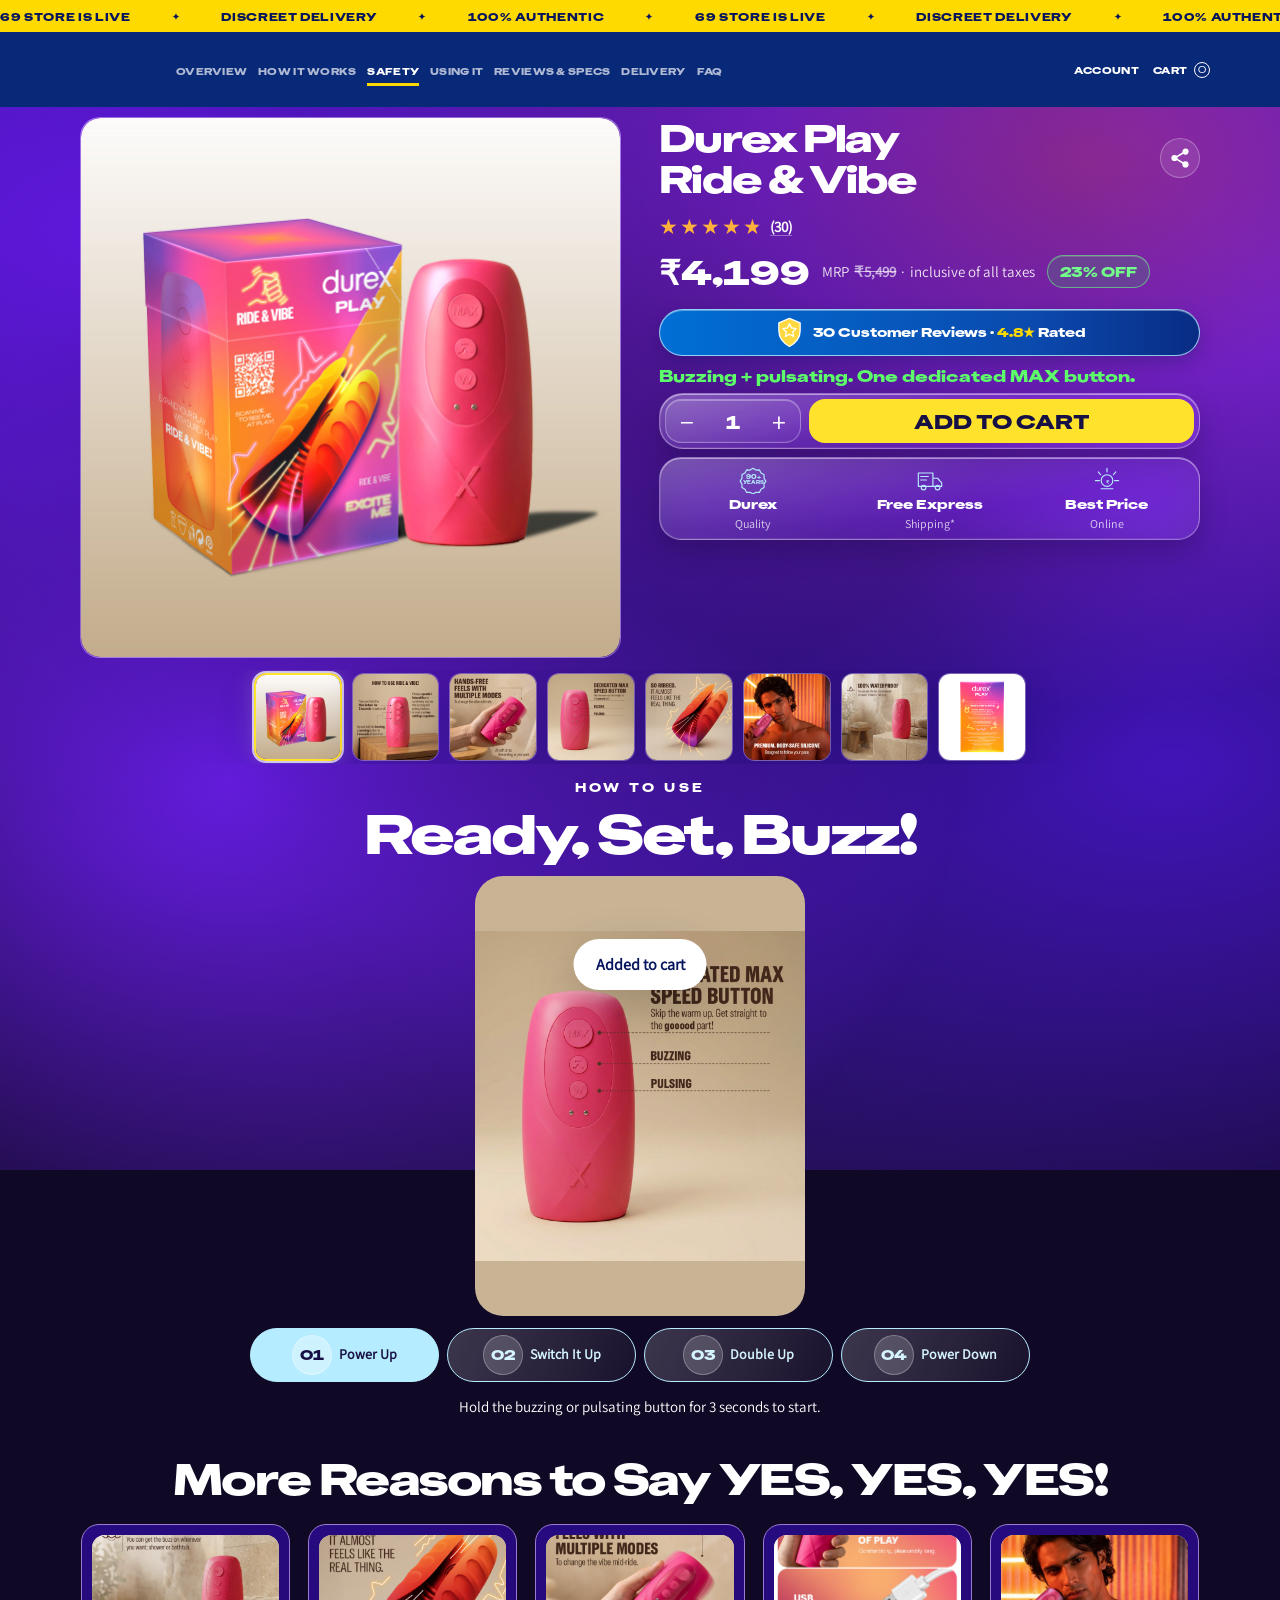
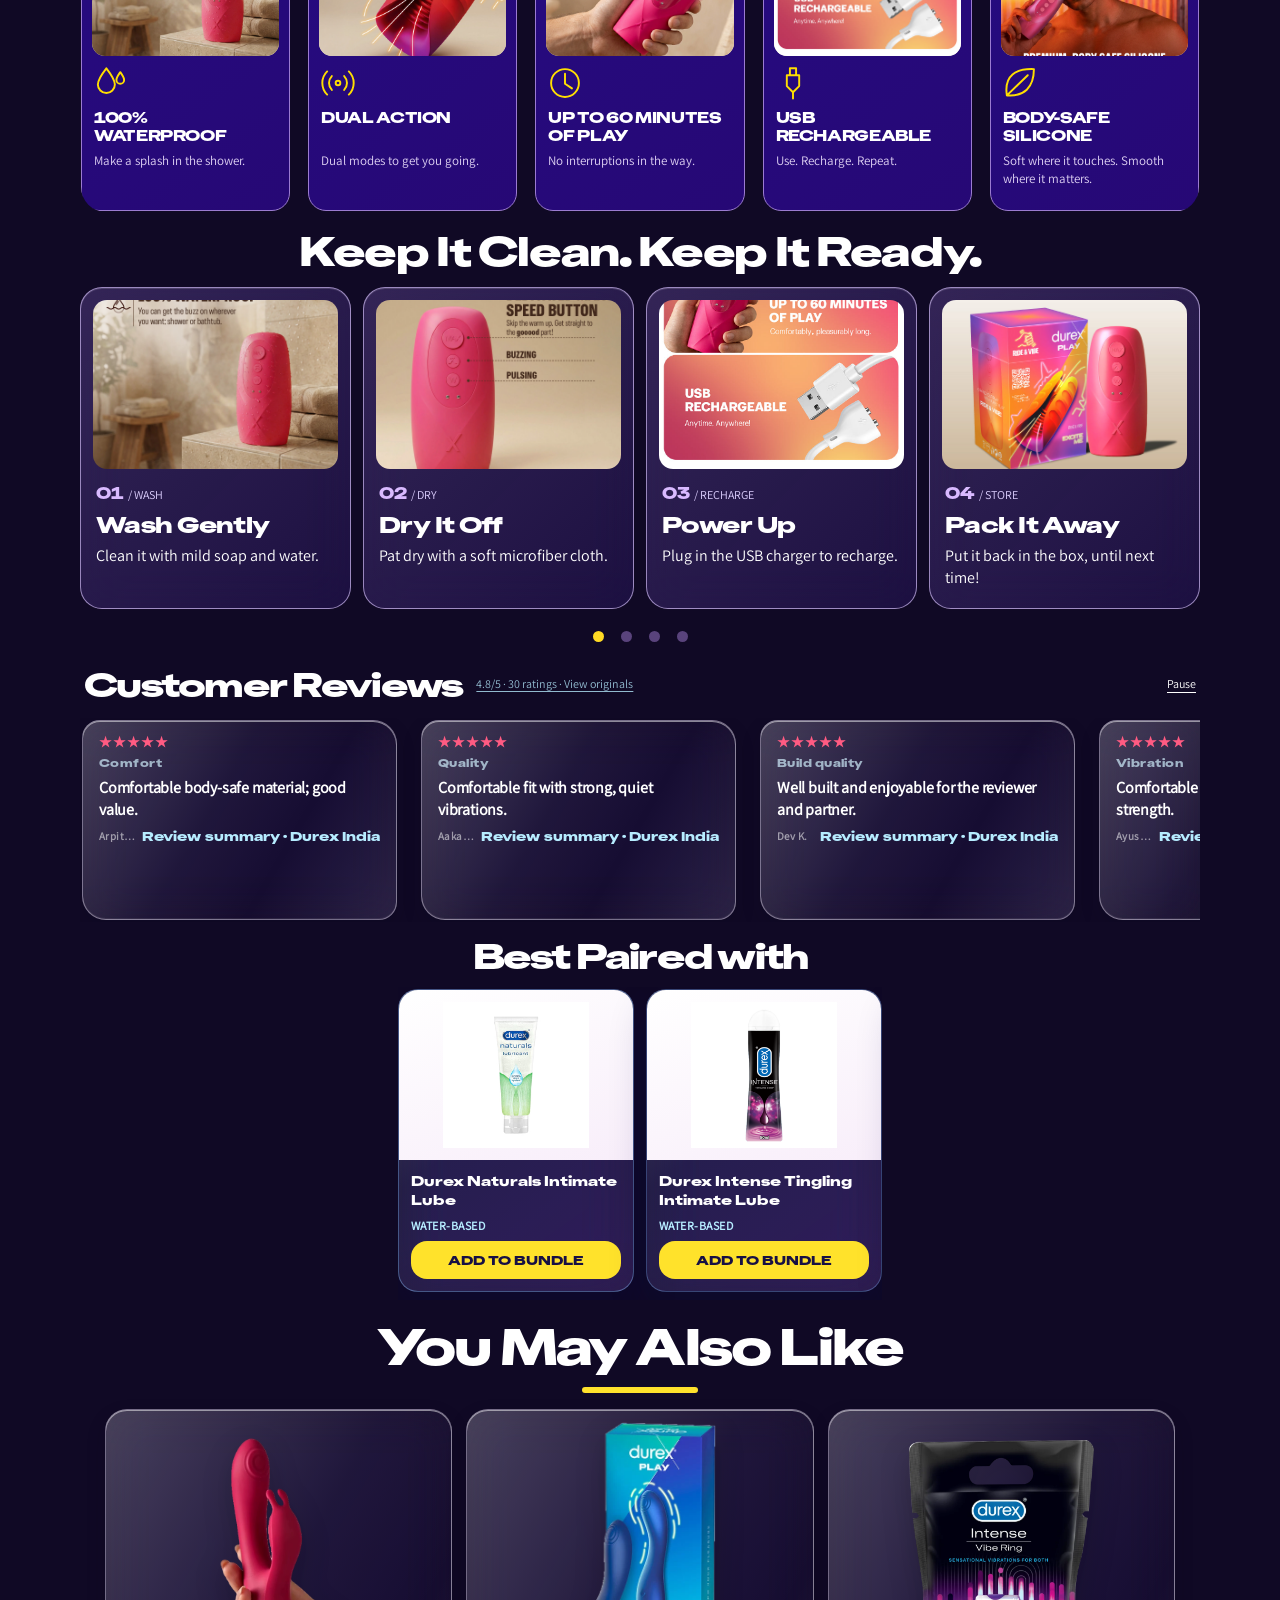
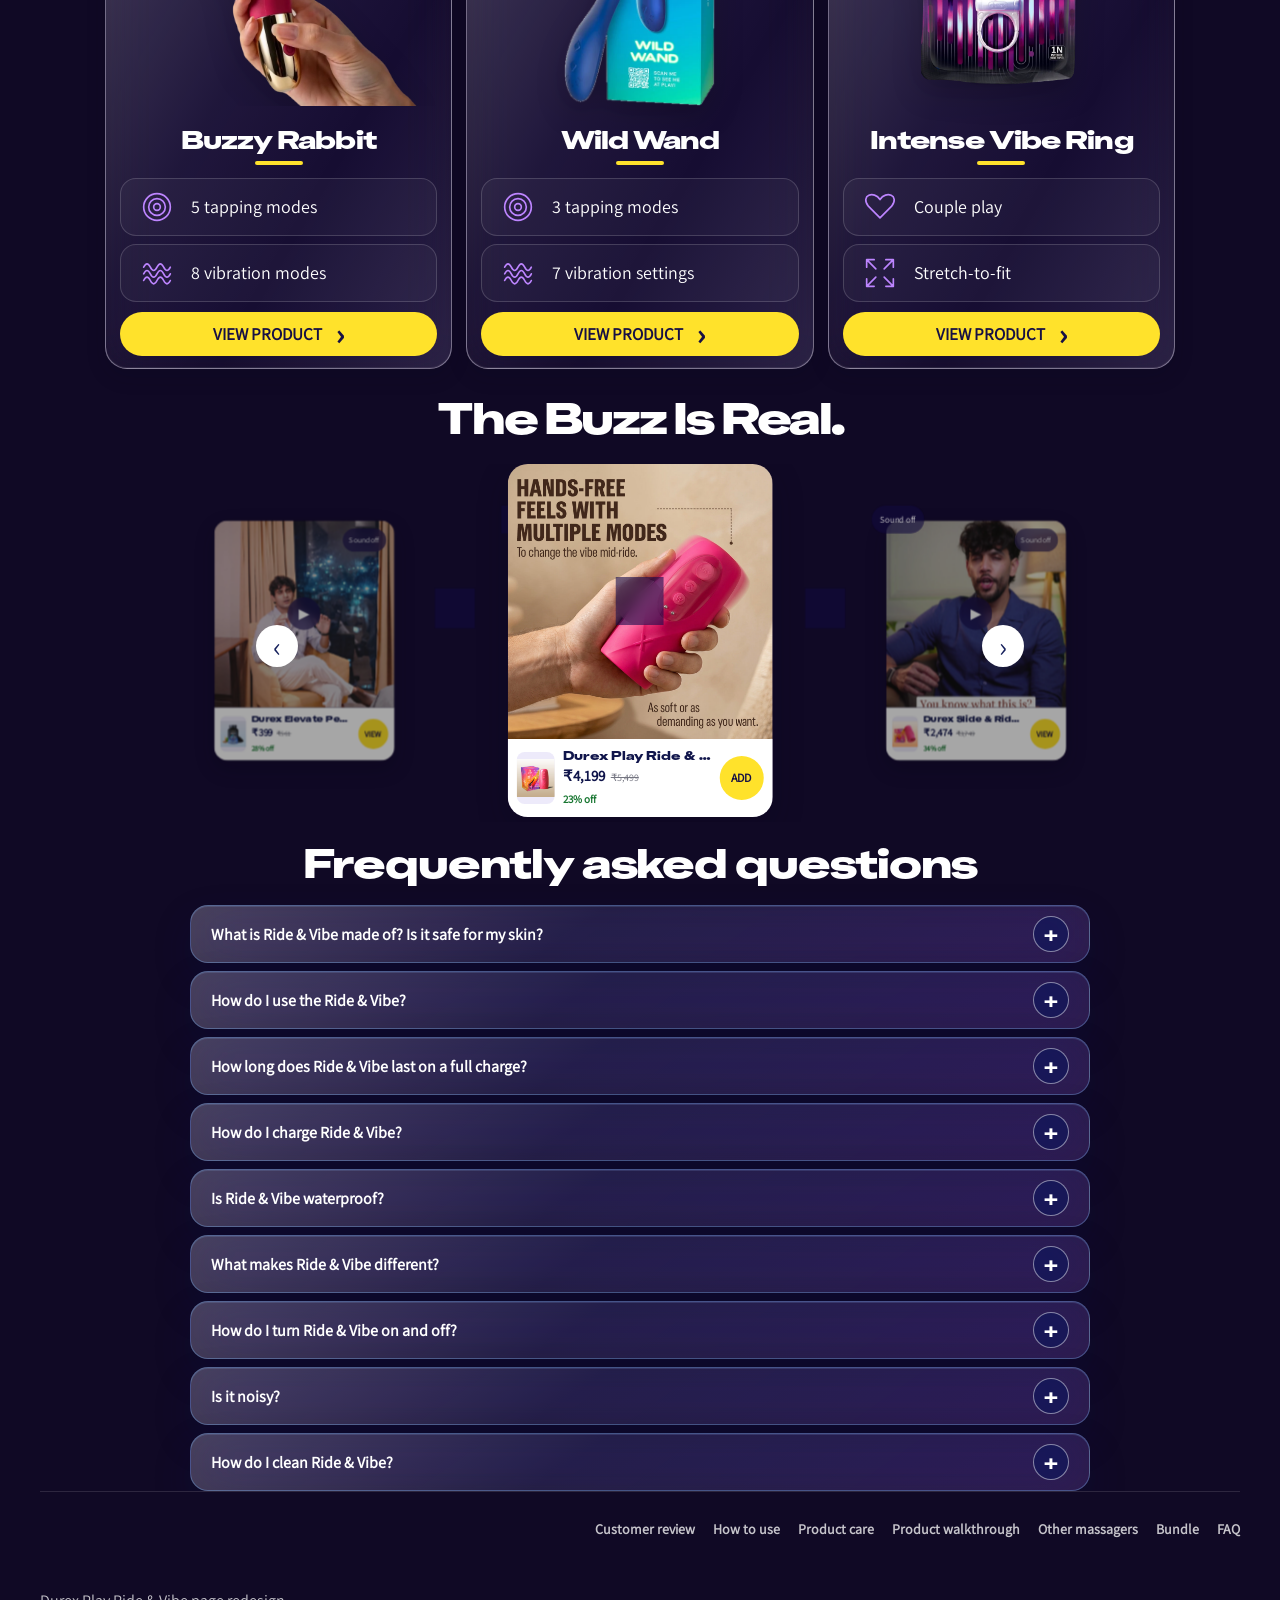
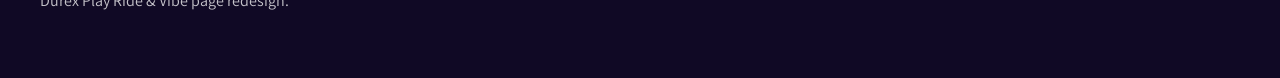
==== ride-vibe/index.html @ 26752145 "Publish Ride and Vibe website files" ====
<!DOCTYPE html>

<html lang="en">
<head>
<meta charset="utf-8"/>
<meta content="width=device-width, initial-scale=1" name="viewport"/>
<meta content="#082679" name="theme-color"/>
<title>Durex Play Ride &amp; Vibe | Personal Wellness Massager</title>
<meta content="Explore Durex Play Ride &amp; Vibe for Men: buzzing and pulsating modes, a MAX button, ribbed body-safe silicone and up to 60 minutes of use." name="description"/>
<link as="font" crossorigin="" href="assets/fonts/one-bold.woff2" rel="preload" type="font/woff2"/>
<link as="font" crossorigin="" href="assets/fonts/assist-regular.woff2" rel="preload" type="font/woff2"/>
<link crossorigin="" href="https://www.durexindia.com" rel="preconnect"/>
<link href="styles.css?v=faster-gradient-2" rel="stylesheet"/>
<link href="responsive.css?v=bigbang-gradient-2" rel="stylesheet"/>
<link href="specifications.css?v=tap-pulse-1" rel="stylesheet"/>
<link href="desktop-scale.css?v=product-pricing-hierarchy-1" rel="stylesheet"/>
<link href="mobile-scale.css?v=explore-reels-faq-2" rel="stylesheet"/>
<link href="glass-cards.css?v=premium-luminous-glass-17" rel="stylesheet"/>
<link href="visual-hierarchy.css?v=explore-label-layer-fix-5" rel="stylesheet"/>
<link href="features-mode-ui.css?v=mobile-compact-6" rel="stylesheet"/>
<link href="targeted-frosted-glass.css?v=3" rel="stylesheet"/>
<link href="care-routine.css?v=3" rel="stylesheet"/>
<link href="hero-transparency.css?v=thumbnail-fill-7" rel="stylesheet"/>
<link href="glass-compare.css?v=compact-2" rel="stylesheet"/>
<link href="product-story.css?v=compact-2" rel="stylesheet"/>
<link href="how-demo.css?v=portrait-2" rel="stylesheet"/>
<link href="section-glass-refresh.css?v=gallery-mode-2" rel="stylesheet"/>
<noscript><style>.site-preloader{display:none!important}</style></noscript>
<link href="buzzy-reels.css?v=4" rel="stylesheet"/>
<script defer="" src="buzzy-reels.js?v=2"></script>
<link href="hero-desktop-alignment.css?v=1" rel="stylesheet"/>
<link href="responsive-rail-fixes.css?v=1" rel="stylesheet"/>
<link href="requested-sizing.css?v=2" rel="stylesheet"/>
<link href="section-rhythm.css?v=1" rel="stylesheet"/>
<link href="client-feedback.css?v=4" rel="stylesheet"/>
<link href="approved-shoot.css?v=1" rel="stylesheet"/>
<link href="mobile-media-refinement.css?v=4" rel="stylesheet"/>
<link href="care-violet.css?v=1" rel="stylesheet"/>
<link href="feature-option1.css?v=2" rel="stylesheet"/>
<link href="desktop-card-sizing.css?v=2" rel="stylesheet"/>
<link href="client-markups.css?v=3" rel="stylesheet"/>
<link href="feature-motion.css?v=2" rel="stylesheet"/>
<link href="ride-vibe.css" rel="stylesheet"/></head>
<body>
<div aria-label="Loading Durex Play Ride &amp; Vibe" class="site-preloader" id="sitePreloader" role="status">
<span aria-hidden="true" class="site-preloader-logo">durex</span>
<span aria-hidden="true" class="site-preloader-pulse"></span>
</div>
<header class="site-header">
<div aria-label="Store announcements" class="announcement-bar">
<div class="announcement-track">
<span>69 STORE IS LIVE</span><i aria-hidden="true">✦</i><span>DISCREET DELIVERY</span><i aria-hidden="true">✦</i><span>100% AUTHENTIC</span><i aria-hidden="true">✦</i>
<span>69 STORE IS LIVE</span><i aria-hidden="true">✦</i><span>DISCREET DELIVERY</span><i aria-hidden="true">✦</i><span>100% AUTHENTIC</span><i aria-hidden="true">✦</i>
</div>
</div>
<div class="nav-shell">
<a aria-label="Durex home" class="brand" href="#top">
<span aria-hidden="true" class="brand-logo">durex</span>
</a>
<nav aria-label="Primary" class="desktop-nav">
<a href="#shop">OVERVIEW</a>
<a href="#how-to-use">HOW IT WORKS</a>
<a class="active" href="#product-story">SAFETY</a>
<a href="#how-to-use">USING IT</a>
<a href="#reviews">REVIEWS &amp; SPECS</a>
<a href="#bundle">DELIVERY</a>
<a href="#review-center">FAQ</a>
</nav>
<div class="nav-actions">
<a href="https://www.durexindia.com/account" rel="noopener" target="_blank">ACCOUNT</a>
<a href="https://www.durexindia.com/cart">CART <span class="cart-count">0</span></a>
</div>
</div>
</header>
<main id="top">
<section class="section-pad hero-section" id="shop">
<div class="shell hero-shell">
<div class="hero-left">
<div class="main-media-card transparent-hero-media">
<img alt="Durex Play Ride &amp; Vibe with its original packaging" class="ride-hero-image" decoding="async" fetchpriority="high" height="1080" id="mainImage" src="assets/ride-vibe/hero.jpg" width="1080"/>
</div>
<div class="thumb-grid" role="list"><button aria-label="View gallery image 1: Ride &amp; Vibe and packaging" class="thumb active" data-alt="Ride &amp; Vibe and packaging" data-src="assets/ride-vibe/hero.jpg" type="button"><img alt="Ride &amp; Vibe and packaging" decoding="async" height="360" loading="lazy" src="assets/ride-vibe/hero.jpg" width="360"/></button><button aria-label="View gallery image 2: Ride &amp; Vibe button guide" class="thumb" data-alt="Ride &amp; Vibe button guide" data-src="assets/ride-vibe/controls.jpg" type="button"><img alt="Ride &amp; Vibe button guide" decoding="async" height="360" loading="lazy" src="assets/ride-vibe/controls.jpg" width="360"/></button><button aria-label="View gallery image 3: Ride &amp; Vibe held in a hand" class="thumb" data-alt="Ride &amp; Vibe held in a hand" data-src="assets/ride-vibe/hand.jpg" type="button"><img alt="Ride &amp; Vibe held in a hand" decoding="async" height="360" loading="lazy" src="assets/ride-vibe/hand.jpg" width="360"/></button><button aria-label="View gallery image 4: Ride &amp; Vibe dedicated MAX button" class="thumb" data-alt="Ride &amp; Vibe dedicated MAX button" data-src="assets/ride-vibe/max.jpg" type="button"><img alt="Ride &amp; Vibe dedicated MAX button" decoding="async" height="360" loading="lazy" src="assets/ride-vibe/max.jpg" width="360"/></button><button aria-label="View gallery image 5: Ride &amp; Vibe ribbed interior" class="thumb" data-alt="Ride &amp; Vibe ribbed interior" data-src="assets/ride-vibe/texture.jpg" type="button"><img alt="Ride &amp; Vibe ribbed interior" decoding="async" height="360" loading="lazy" src="assets/ride-vibe/texture.jpg" width="360"/></button><button aria-label="View gallery image 6: Ride &amp; Vibe body-safe silicone" class="thumb" data-alt="Ride &amp; Vibe body-safe silicone" data-src="assets/ride-vibe/silicone.jpg" type="button"><img alt="Ride &amp; Vibe body-safe silicone" decoding="async" height="360" loading="lazy" src="assets/ride-vibe/silicone.jpg" width="360"/></button><button aria-label="View gallery image 7: Ride &amp; Vibe waterproof design" class="thumb" data-alt="Ride &amp; Vibe waterproof design" data-src="assets/ride-vibe/waterproof.jpg" type="button"><img alt="Ride &amp; Vibe waterproof design" decoding="async" height="360" loading="lazy" src="assets/ride-vibe/waterproof.jpg" width="360"/></button><button aria-label="View gallery image 8: Ride &amp; Vibe package details" class="thumb" data-alt="Ride &amp; Vibe package details" data-src="assets/ride-vibe/package.jpg" type="button"><img alt="Ride &amp; Vibe package details" decoding="async" height="360" loading="lazy" src="assets/ride-vibe/package.jpg" width="360"/></button></div>
</div>
<div class="hero-right product-detail-card">
<div class="product-title-row">
<h1>Durex Play Ride &amp; Vibe</h1>
<button aria-label="Share Durex Play Ride &amp; Vibe" class="product-share" id="productShare" type="button">
<svg aria-hidden="true" viewbox="0 0 24 24"><circle cx="18" cy="5" r="2.5"></circle><circle cx="6" cy="12" r="2.5"></circle><circle cx="18" cy="19" r="2.5"></circle><path d="m8.2 10.8 7.6-4.5M8.2 13.2l7.6 4.5"></path></svg>
</button>
</div>
<div aria-label="4.8 out of 5 stars from 30 reviews" class="product-rating">
<div aria-hidden="true" class="product-stars"><span>★</span><span>★</span><span>★</span><span>★</span><span class="half-star">★</span></div>
<a href="#reviews">(30)</a>
</div>
<div class="product-price-block">
<div class="price-row">
<span class="price">₹4,199</span>
<span class="tax-copy">MRP <del>₹5,499</del><span aria-hidden="true"> · </span>inclusive of all taxes</span>
<span class="discount">23% OFF</span>
</div>
</div>
<div aria-label="Rated 4.8 out of 5 from 30 customer reviews on Durex India" class="trusted-strip">
<span aria-hidden="true" class="trusted-shield">
<svg viewbox="0 0 28 32"><path d="M14 1.5 25 6v8.3c0 7.2-4.6 12.7-11 16.2-6.4-3.5-11-9-11-16.2V6L14 1.5Z"></path><path d="m14 7 2.1 4.3 4.7.7-3.4 3.3.8 4.7-4.2-2.2L9.8 20l.8-4.7L7.2 12l4.7-.7L14 7Z"></path></svg>
</span>
<strong>30 Customer Reviews · <em>4.8★</em> Rated</strong>
</div>
<p class="prepaid-offer">Buzzing + pulsating. One dedicated MAX button.</p>
<div class="purchase-card">
<div aria-label="Quantity selector" class="qty">
<button aria-label="Decrease quantity" id="minus" type="button">−</button>
<span id="qty">1</span>
<button aria-label="Increase quantity" id="plus" type="button">+</button>
</div>
<button class="primary-cta" id="addToCart" type="button">Add to Cart</button>
</div>
<div aria-label="Durex shopping assurances" class="trust-assurance-card">
<div class="assurance-item">
<span aria-hidden="true" class="assurance-icon assurance-seal"><svg viewbox="0 0 48 48"><path d="M24 4 29 7l6-.3 2.8 5.3 5.2 3-.2 6 3.2 5-3.2 5 .2 6-5.2 3-2.8 5.3-6-.3-5 3-5-3-6 .3L10.2 40 5 37l.2-6L2 26l3.2-5L5 15l5.2-3L13 6.7l6 .3 5-3Z"></path><text x="24" y="22">90+</text><text x="24" y="31">YEARS</text></svg></span>
<strong>Durex</strong><span>Quality</span>
</div>
<div class="assurance-item">
<span aria-hidden="true" class="assurance-icon"><svg viewbox="0 0 48 48"><path d="M4 12h25v23H4zM29 21h8l7 8v6H29z"></path><circle cx="13" cy="37" r="4"></circle><circle cx="37" cy="37" r="4"></circle><path d="M8 18h13M8 24h10"></path></svg></span>
<strong>Free Express</strong><span>Shipping*</span>
</div>
<div class="assurance-item">
<span aria-hidden="true" class="assurance-icon"><svg viewbox="0 0 48 48"><circle cx="24" cy="25" r="10"></circle><path d="M24 4v6M9 10l4 5M39 10l-4 5M4 25h7M37 25h7M14 39h20"></path><text x="24" y="30">₹</text></svg></span>
<strong>Best Price</strong><span>Online</span>
</div>
</div>
</div>
</div>
</section>
<section aria-labelledby="howDemoTitle" class="how-demo" id="how-to-use">
<div class="how-demo-shell">
<header class="how-demo-heading"><p>HOW TO USE</p><h2 id="howDemoTitle">Ready, Set, Buzz!</h2></header>
<div class="how-demo-media">
<img alt="Ride &amp; Vibe MAX, buzzing and pulsating controls" class="ride-demo-image" height="1080" id="howUseImage" loading="lazy" src="assets/ride-vibe/max.jpg" width="1080"/>
</div>
<div aria-label="Choose a control step" class="how-demo-controls" role="group">
<button aria-controls="howDemoOptions" aria-label="Previous step" class="how-demo-arrow" data-how-direction="-1" type="button"><svg aria-hidden="true" viewbox="0 0 24 24"><path d="m14 5-7 7 7 7"></path></svg></button>
<div class="how-demo-options" id="howDemoOptions">
<button aria-controls="howDemoCaption" aria-pressed="true" class="how-demo-tab is-active" data-how-step="0" type="button"><span>01</span><strong>Power Up</strong></button>
<button aria-controls="howDemoCaption" aria-pressed="false" class="how-demo-tab" data-how-step="1" type="button"><span>02</span><strong>Switch It Up</strong></button>
<button aria-controls="howDemoCaption" aria-pressed="false" class="how-demo-tab" data-how-step="2" type="button"><span>03</span><strong>Double Up</strong></button>
<button aria-controls="howDemoCaption" aria-pressed="false" class="how-demo-tab" data-how-step="3" type="button"><span>04</span><strong>Power Down</strong></button>
</div>
<button aria-controls="howDemoOptions" aria-label="Next step" class="how-demo-arrow" data-how-direction="1" type="button"><svg aria-hidden="true" viewbox="0 0 24 24"><path d="m10 5 7 7-7 7"></path></svg></button>
</div>
<p class="how-demo-caption" id="howDemoCaption">Hold the buzzing or pulsating button for 3 seconds to start.</p>
</div>
</section>
<section aria-labelledby="productStoryTitle" class="product-story" id="product-story">
<div class="story-shell">
<header class="story-heading">
<h2 id="productStoryTitle">More Reasons to Say YES, YES, YES!</h2>
<div class="story-arrows"><button aria-controls="productStoryRail" aria-label="Previous product detail" data-story-direction="-1" type="button">←</button><button aria-controls="productStoryRail" aria-label="Next product detail" data-story-direction="1" type="button">→</button></div>
</header>
<div aria-label="Product details — scroll to explore" class="story-rail" id="productStoryRail" role="region" tabindex="0">
<article aria-label="1 of 5: 100% WATERPROOF" class="story-card"><div class="usp-symbol usp-photo usp-photo--wash"><img alt="Ride &amp; Vibe waterproof design" decoding="async" loading="lazy" src="assets/ride-vibe/waterproof.jpg"/></div><div class="story-card-copy"><span aria-hidden="true" class="feature-line-icon"><svg fill="none" stroke="currentColor" stroke-linecap="round" stroke-linejoin="round" stroke-width="2.5" viewbox="0 0 44 44"><path d="M16 3S5 17 5 24a11 11 0 0 0 22 0C27 17 16 3 16 3Z"></path><path d="M34 8s-5 7-5 10a5 5 0 0 0 10 0c0-3-5-10-5-10Z"></path></svg></span><h3>100% WATERPROOF</h3><p>Make a splash in the shower.</p></div></article>
<article aria-label="2 of 5: Dual Action" class="story-card"><div class="usp-symbol usp-photo usp-photo--dual"><img alt="Ride &amp; Vibe textured interior and dual-function design" decoding="async" loading="lazy" src="assets/ride-vibe/texture.jpg"/><svg aria-hidden="true" class="feature-motion" viewbox="0 0 354 228"><circle class="action-dot" cx="85" cy="94" r="5"></circle><circle class="action-dot action-dot--second" cx="240" cy="74" r="5"></circle></svg></div><div class="story-card-copy"><span aria-hidden="true" class="feature-line-icon"><svg fill="none" stroke="currentColor" stroke-linecap="round" stroke-linejoin="round" stroke-width="2.5" viewbox="0 0 44 44"><circle cx="22" cy="22" r="3"></circle><path d="M14 13a13 13 0 0 0 0 18m16-18a13 13 0 0 1 0 18M8 7a21 21 0 0 0 0 30M36 7a21 21 0 0 1 0 30"></path></svg></span><h3>Dual Action</h3><p>Dual modes to get you going.</p></div></article>
<article aria-label="3 of 5: UP TO 60 MINUTES OF PLAY" class="story-card"><div class="usp-symbol usp-photo usp-photo--runtime"><img alt="Ride &amp; Vibe with up to 60 minutes of runtime" decoding="async" loading="lazy" src="assets/ride-vibe/hand.jpg"/><svg aria-hidden="true" class="feature-motion runtime-motion" viewbox="0 0 354 228"><g fill="none" stroke="#082679" stroke-linecap="round" stroke-width="5"><circle cx="282" cy="88" r="30"></circle><path d="M282 88l14 10"></path><path class="clock-hand" d="M282 88V69"></path></g><g fill="#260b80" font-size="20" font-weight="800" text-anchor="middle"><text x="282" y="141">Up to</text><text x="282" y="168"><tspan id="runtimeCountdown">60</tspan> min</text></g></svg></div><div class="story-card-copy"><span aria-hidden="true" class="feature-line-icon"><svg fill="none" stroke="currentColor" stroke-linecap="round" stroke-linejoin="round" stroke-width="2.5" viewbox="0 0 44 44"><circle cx="22" cy="22" r="18"></circle><path d="M22 10v13l9 6"></path></svg></span><h3>UP TO 60 MINUTES OF PLAY</h3><p>No interruptions in the way.</p></div></article>
<article aria-label="4 of 5: USB RECHARGEABLE" class="story-card"><div class="usp-symbol usp-photo usp-photo--charge"><img alt="Ride &amp; Vibe magnetic USB charging" decoding="async" loading="lazy" src="assets/ride-vibe/charge.jpg"/></div><div class="story-card-copy"><span aria-hidden="true" class="feature-line-icon"><svg fill="none" stroke="currentColor" stroke-linecap="round" stroke-linejoin="round" stroke-width="2.5" viewbox="0 0 44 44"><path d="M14 12h16v14l-8 8-8-8ZM18 12V3h8v9m-4 22v8"></path></svg></span><h3>USB RECHARGEABLE</h3><p>Use. Recharge. Repeat.</p></div></article>
<article aria-label="5 of 5: BODY-SAFE SILICONE" class="story-card"><div class="usp-symbol usp-photo usp-photo--silicone"><img alt="Ride &amp; Vibe premium body-safe silicone" decoding="async" loading="lazy" src="assets/ride-vibe/silicone.jpg"/></div><div class="story-card-copy"><span aria-hidden="true" class="feature-line-icon"><svg fill="none" stroke="currentColor" stroke-linecap="round" stroke-linejoin="round" stroke-width="2.5" viewbox="0 0 44 44"><path d="M5 38C1 12 17 3 40 4c0 24-13 36-35 34ZM5 38 32 12"></path></svg></span><h3>BODY-SAFE SILICONE</h3><p>Soft where it touches. Smooth where it matters.</p></div></article>
</div>
<footer class="story-footer">
<span aria-atomic="true" aria-live="polite" class="story-count"><span id="storyCurrent">01</span> / 05</span>
<span aria-hidden="true" class="story-progress"><span id="storyProgress"></span></span>
<span class="story-hint">SCROLL TO EXPLORE →</span>
<div class="story-arrows"><button aria-controls="productStoryRail" aria-label="Previous product detail" data-story-direction="-1" type="button">←</button><button aria-controls="productStoryRail" aria-label="Next product detail" data-story-direction="1" type="button">→</button></div>
</footer>
</div>
</section>
<section aria-labelledby="careRoutineTitle" class="section-pad section-offset care-routine" id="product-care">
<div class="care-routine-inner">
<h2 id="careRoutineTitle">Keep It Clean. Keep It Ready.</h2>
<div aria-label="Your four-step care routine" class="care-routine-grid">
<button aria-pressed="true" class="care-routine-card is-selected" data-routine-step="0" type="button">
<span aria-label="Ride &amp; Vibe cleaning with water" class="care-routine-photo care-routine-photo--wash" role="img" style="background-image:url(assets/ride-vibe/waterproof.jpg)"></span>
<span class="care-routine-copy"><span class="care-routine-label"><b>01</b><span> / Wash</span></span><span class="care-routine-title">Wash Gently</span><span class="care-routine-description">Clean it with mild soap and water.</span></span>
</button>
<button aria-pressed="false" class="care-routine-card" data-routine-step="1" type="button">
<span aria-label="Ride &amp; Vibe body ready to dry" class="care-routine-photo care-routine-photo--store" role="img" style="background-image:url(assets/ride-vibe/max.jpg)"></span>
<span class="care-routine-copy"><span class="care-routine-label"><b>02</b><span> / Dry</span></span><span class="care-routine-title">Dry It Off</span><span class="care-routine-description">Pat dry with a soft microfiber cloth.</span></span>
</button>
<button aria-pressed="false" class="care-routine-card" data-routine-step="2" type="button">
<span aria-label="Ride &amp; Vibe USB rechargeable design" class="care-routine-photo care-routine-photo--recharge" role="img" style="background-image:url(assets/ride-vibe/charge.jpg)"></span>
<span class="care-routine-copy"><span class="care-routine-label"><b>03</b><span> / Recharge</span></span><span class="care-routine-title">Power Up</span><span class="care-routine-description">Plug in the USB charger to recharge.</span></span>
</button>
<button aria-pressed="false" class="care-routine-card" data-routine-step="3" type="button">
<img alt="Ride &amp; Vibe original packaging" class="care-routine-photo care-routine-photo--pack" height="800" loading="lazy" src="assets/ride-vibe/hero.jpg" width="800"/>
<span class="care-routine-copy"><span class="care-routine-label"><b>04</b><span> / Store</span></span><span class="care-routine-title">Pack It Away</span><span class="care-routine-description">Put it back in the box, until next time!</span></span>
</button>
</div>
<div class="care-routine-footer"><p><span>Your care routine</span></p><div aria-label="Highlight a care step" class="care-routine-dots">
<button aria-label="Highlight wash" aria-pressed="true" class="is-selected" data-routine-dot="0" type="button"></button>
<button aria-label="Highlight dry" aria-pressed="false" class="" data-routine-dot="1" type="button"></button>
<button aria-label="Highlight recharge" aria-pressed="false" class="" data-routine-dot="2" type="button"></button>
<button aria-label="Highlight storage" aria-pressed="false" class="" data-routine-dot="3" type="button"></button>
</div></div>
</div>
</section>
<section class="section-pad section-offset" id="reviews">
<div class="shell customer-review-shell">
<div class="review-heading">
<div class="section-heading-block"><h2>Customer Reviews</h2><a class="review-source" href="https://www.durexindia.com/products/durex-massagers-play-ride-vibe-for-men" rel="noopener" target="_blank">4.8/5 · 30 ratings · View originals</a></div>
<button aria-pressed="false" class="review-pause" type="button">Pause</button>
</div>
<div aria-label="Customer review summaries, automatically moving right to left" class="review-viewport" role="region" tabindex="0">
<div class="review-track"><div class="review-group"><article class="review-card"><div class="review-card-heading"><h3>Comfort</h3><span aria-label="5 out of 5 stars" class="review-rating">5/5</span></div><blockquote aria-label="Customer review summary">Comfortable body-safe material; good value.</blockquote><span class="review-author">Arpit S.</span></article><article class="review-card"><div class="review-card-heading"><h3>Quality</h3><span aria-label="5 out of 5 stars" class="review-rating">5/5</span></div><blockquote aria-label="Customer review summary">Comfortable fit with strong, quiet vibrations.</blockquote><span class="review-author">Aakash V.</span></article><article class="review-card"><div class="review-card-heading"><h3>Build quality</h3><span aria-label="5 out of 5 stars" class="review-rating">5/5</span></div><blockquote aria-label="Customer review summary">Well built and enjoyable for the reviewer and partner.</blockquote><span class="review-author">Dev K.</span></article><article class="review-card"><div class="review-card-heading"><h3>Vibration</h3><span aria-label="5 out of 5 stars" class="review-rating">5/5</span></div><blockquote aria-label="Customer review summary">Comfortable fit and satisfying vibration strength.</blockquote><span class="review-author">Ayush T.</span></article><article class="review-card"><div class="review-card-heading"><h3>Finish</h3><span aria-label="5 out of 5 stars" class="review-rating">5/5</span></div><blockquote aria-label="Customer review summary">Premium feel that both partners appreciated.</blockquote><span class="review-author">Sumit C.</span></article><article class="review-card"><div class="review-card-heading"><h3>Ease of use</h3><span aria-label="5 out of 5 stars" class="review-rating">5/5</span></div><blockquote aria-label="Customer review summary">Easy to use and comfortable.</blockquote><span class="review-author">Mukul S.</span></article><article class="review-card"><div class="review-card-heading"><h3>Delivery</h3><span aria-label="5 out of 5 stars" class="review-rating">5/5</span></div><blockquote aria-label="Customer review summary">Fast delivery in plain packaging; works well.</blockquote><span class="review-author">Sandeep R.</span></article><article class="review-card"><div class="review-card-heading"><h3>Couple experience</h3><span aria-label="5 out of 5 stars" class="review-rating">5/5</span></div><blockquote aria-label="Customer review summary">A quality addition to time together.</blockquote><span class="review-author">Jatin M.</span></article></div></div>
</div>
</div>
</section>
<section class="section-pad section-offset" id="bundle">
<div class="shell card-shell bundle-shell">
<div class="section-heading-block">
<h2>Best Paired with</h2>
<p>Swipe our lube picks to find your perfect match.</p>
</div>
<div class="bundle-viewport">
<button aria-label="Previous lube" class="bundle-arrow bundle-arrow-prev" id="bundlePrev" type="button">‹</button>
<div aria-label="Lubricants best combined with Ride &amp; Vibe" class="bundle-grid" id="bundleRail" role="region" tabindex="0">
<article class="bundle-card is-centred">
<div class="bundle-media"><img alt="Durex Naturals water-based lubricant" src="assets/ride-vibe/naturals.webp"/></div>
<div class="bundle-content"><h3>Durex Naturals Intimate Lube</h3><p>Water-based</p><button data-product-url="https://www.durexindia.com/products/durex-naturals-lubricant-100-ml-pack-of-2" type="button">Add to bundle</button></div>
</article>
<article class="bundle-card">
<div class="bundle-media"><img alt="Durex Intense Tingling intimate lube" src="assets/lubes/intense-50ml.png"/></div>
<div class="bundle-content"><h3>Durex Intense Tingling Intimate Lube</h3><p>Water-based</p><button data-product-url="https://www.durexindia.com/products/durex-intense-lube-50-ml" type="button">Add to bundle</button></div>
</article>
<article class="bundle-card">
<div class="bundle-media"><img alt="Durex Strawberry flavoured intimate lube" src="assets/lubes/strawberry-50ml.png"/></div>
<div class="bundle-content"><h3>Durex Strawberry Flavoured Lube</h3><p>Water-based</p><button data-product-url="https://www.durexindia.com/products/durex-play-lubricant-gel-saucy-strawberry-50ml" type="button">Add to bundle</button></div>
</article>
<article class="bundle-card">
<div class="bundle-media"><img alt="Durex Cherry flavoured intimate lube" src="assets/lubes/cherry-50ml.png"/></div>
<div class="bundle-content"><h3>Durex Cherry Flavoured Intimate Lube</h3><p>Water-based</p><button data-product-url="https://www.durexindia.com/products/durex-play-lubricant-gel-cheeky-cherry-50ml" type="button">Add to bundle</button></div>
</article>
</div>
<button aria-label="Next lube" class="bundle-arrow bundle-arrow-next" id="bundleNext" type="button">›</button>
</div>
</div>
</section><section aria-labelledby="vibeCompareTitle" class="section-pad section-offset vibe-compare" id="comparison">
<div class="vibe-compare-panel">
<h2 id="vibeCompareTitle">You May Also Like</h2>
<div aria-label="Compare three Durex products" class="vibe-rail" id="vibeRail" role="region" tabindex="0">
<article aria-labelledby="vibe-title-buzzy" class="vibe-card" id="vibe-buzzy">
<div class="vibe-media vibe-media--buzzy"><img alt="Pink and gold Buzzy Rabbit held in a hand" decoding="async" height="420" loading="lazy" src="assets/features/mode-poster.webp" width="400"/></div>
<h3 id="vibe-title-buzzy">Buzzy Rabbit</h3>
<ul class="vibe-facts"><li><svg aria-hidden="true" fill="none" stroke="currentColor" stroke-linecap="round" stroke-linejoin="round" stroke-width="2" viewbox="0 0 48 48"><circle cx="24" cy="24" r="16"></circle><circle cx="24" cy="24" r="10"></circle><circle cx="24" cy="24" r="4"></circle></svg><span>5 tapping modes</span></li><li><svg aria-hidden="true" fill="none" stroke="currentColor" stroke-linecap="round" stroke-linejoin="round" stroke-width="2" viewbox="0 0 48 48"><path d="M8 17q4-8 8 0t8 0t8 0t8 0M8 25q4-8 8 0t8 0t8 0t8 0M8 33q4-8 8 0t8 0t8 0t8 0"></path></svg><span>8 vibration modes</span></li></ul>
<a class="vibe-link" href="https://www.durexindia.com/products/durex-play-buzzy-rabbit" rel="noopener" target="_blank">View product <span aria-hidden="true">›</span></a>
</article>
<article aria-labelledby="vibe-title-wand" class="vibe-card" id="vibe-wand">
<div class="vibe-media vibe-media--wand"><img alt="Blue Wild Wand with its teal Durex Play packaging" decoding="async" height="420" loading="lazy" src="assets/massagers/wild-wand.webp" width="400"/></div>
<h3 id="vibe-title-wand">Wild Wand</h3>
<ul class="vibe-facts"><li><svg aria-hidden="true" fill="none" stroke="currentColor" stroke-linecap="round" stroke-linejoin="round" stroke-width="2" viewbox="0 0 48 48"><circle cx="24" cy="24" r="16"></circle><circle cx="24" cy="24" r="10"></circle><circle cx="24" cy="24" r="4"></circle></svg><span>3 tapping modes</span></li><li><svg aria-hidden="true" fill="none" stroke="currentColor" stroke-linecap="round" stroke-linejoin="round" stroke-width="2" viewbox="0 0 48 48"><path d="M8 17q4-8 8 0t8 0t8 0t8 0M8 25q4-8 8 0t8 0t8 0t8 0M8 33q4-8 8 0t8 0t8 0t8 0"></path></svg><span>7 vibration settings</span></li></ul>
<a class="vibe-link" href="https://www.durexindia.com/products/durex-play-wild-wand" rel="noopener" target="_blank">View product <span aria-hidden="true">›</span></a>
</article>
<article aria-labelledby="vibe-title-ring" class="vibe-card" id="vibe-ring">
<div class="vibe-media vibe-media--ring"><img alt="Durex Intense Vibe Ring packaging" decoding="async" height="420" loading="lazy" src="assets/massagers/intense-vibe-ring.webp" width="400"/></div>
<h3 id="vibe-title-ring">Intense Vibe Ring</h3>
<ul class="vibe-facts"><li><svg aria-hidden="true" fill="none" stroke="currentColor" stroke-linecap="round" stroke-linejoin="round" stroke-width="2" viewbox="0 0 48 48"><path d="M24 37 10 23C0 10 17 4 24 15 31 4 48 10 38 23Z"></path></svg><span>Couple play</span></li><li><svg aria-hidden="true" fill="none" stroke="currentColor" stroke-linecap="round" stroke-linejoin="round" stroke-width="2" viewbox="0 0 48 48"><path d="M17 8H8v9m23-9h9v9M8 31v9h9m23-9v9h-9M8 8l11 11m21-11L29 19M8 40l11-11m21 11L29 29"></path></svg><span>Stretch-to-fit</span></li></ul>
<a class="vibe-link" href="https://www.durexindia.com/products/durex-intense-vibe-ring" rel="noopener" target="_blank">View product <span aria-hidden="true">›</span></a>
</article>
</div>
<div aria-label="Choose a product" class="vibe-dots"><button aria-controls="vibe-buzzy" aria-label="Show Buzzy Rabbit" aria-pressed="true" class="is-active" data-vibe-index="0" type="button"><span></span></button><button aria-controls="vibe-wand" aria-label="Show Wild Wand" aria-pressed="false" data-vibe-index="1" type="button"><span></span></button><button aria-controls="vibe-ring" aria-label="Show Intense Vibe Ring" aria-pressed="false" data-vibe-index="2" type="button"><span></span></button></div>
</div>
</section><section aria-labelledby="reelsTitle" class="section-pad section-offset" id="loved">
<div class="buzzy-reels-shell">
<header class="buzzy-reels-heading"><h2 id="reelsTitle">The Buzz Is Real.</h2></header>
<div aria-label="Durex community video carousel" class="buzzy-reels-stage" role="region" tabindex="0">
<button aria-label="Previous reel" class="buzzy-reels-arrow prev" hidden="" type="button">‹</button>
<article class="buzzy-reel" data-pos="0">
<div class="buzzy-reel-media">
<img alt="Durex Ride &amp; Vibe product showcase" class="ride-reel-image" loading="lazy" src="assets/ride-vibe/hand.jpg"/>
<button aria-label="Pause product motion" class="buzzy-reel-toggle" type="button">Ⅱ</button>
</div>
<div class="buzzy-reel-product">
<img alt="Durex Play Ride &amp; Vibe" height="64" loading="lazy" src="assets/ride-vibe/hero.jpg" width="52"/>
<div><strong>Durex Play Ride &amp; Vibe</strong><p><b>₹4,199</b> <s>₹5,499</s></p><span>23% off</span></div>
<button aria-label="Add Durex Play Ride &amp; Vibe to cart" class="buzzy-reel-add" type="button">Add</button>
</div>
</article>
<article class="buzzy-reel" data-pos="hidden">
<div class="buzzy-reel-media">
<video aria-label="Durex Slide &amp; Ride Sleeve for Men official reel" data-src="assets/reels/durex-4-url.mp4" height="962" loop="" muted="" playsinline="" poster="assets/reels/durex-4-poster.jpg" preload="none" width="540"></video>
<button aria-label="Play reel" class="buzzy-reel-toggle" type="button">▶</button>
<button aria-label="Unmute reel" aria-pressed="false" class="buzzy-reel-sound" type="button">Sound off</button>
</div>
<div class="buzzy-reel-product">
<img alt="Durex Slide &amp; Ride Sleeve for Men" height="64" loading="lazy" src="assets/reels/durex-4-image.jpg" width="52"/>
<div><strong>Durex Slide &amp; Ride Sleeve for Men</strong><p><b>₹2,474</b> <s>₹3,749</s></p><span>34% off</span></div>
<a aria-label="View Durex Slide &amp; Ride Sleeve for Men" class="buzzy-reel-add" href="https://www.durexindia.com/products/durex-slide-ride-sleeve-for-men" rel="noopener" target="_blank">View</a>
</div>
</article>
<article class="buzzy-reel" data-pos="hidden">
<div class="buzzy-reel-media">
<video aria-label="Durex Slide &amp; Ride Sleeve for Men official reel" data-src="assets/reels/durex-5-url.mp4" height="962" loop="" muted="" playsinline="" poster="assets/reels/durex-5-poster.jpg" preload="none" width="540"></video>
<button aria-label="Play reel" class="buzzy-reel-toggle" type="button">▶</button>
<button aria-label="Unmute reel" aria-pressed="false" class="buzzy-reel-sound" type="button">Sound off</button>
</div>
<div class="buzzy-reel-product">
<img alt="Durex Slide &amp; Ride Sleeve for Men" height="64" loading="lazy" src="assets/reels/durex-5-image.jpg" width="52"/>
<div><strong>Durex Slide &amp; Ride Sleeve for Men</strong><p><b>₹2,474</b> <s>₹3,749</s></p><span>34% off</span></div>
<a aria-label="View Durex Slide &amp; Ride Sleeve for Men" class="buzzy-reel-add" href="https://www.durexindia.com/products/durex-slide-ride-sleeve-for-men" rel="noopener" target="_blank">View</a>
</div>
</article>
<article class="buzzy-reel" data-pos="hidden">
<div class="buzzy-reel-media">
<video aria-label="Durex Elevate Performa For Men (Shilajit &amp; Ashwagandha KSM-66) - Pack of 1 official reel" data-src="assets/reels/durex-6-url.mp4" height="962" loop="" muted="" playsinline="" poster="assets/reels/durex-6-poster.jpg" preload="none" width="540"></video>
<button aria-label="Play reel" class="buzzy-reel-toggle" type="button">▶</button>
<button aria-label="Unmute reel" aria-pressed="false" class="buzzy-reel-sound" type="button">Sound off</button>
</div>
<div class="buzzy-reel-product">
<img alt="Durex Elevate Performa For Men (Shilajit &amp; Ashwagandha KSM-66) - Pack of 1" height="64" loading="lazy" src="assets/reels/durex-6-image.jpg" width="52"/>
<div><strong>Durex Elevate Performa For Men (Shilajit &amp; Ashwagandha KSM-66) - Pack of 1</strong><p><b>₹399</b> <s>₹561</s></p><span>28% off</span></div>
<a aria-label="View Durex Elevate Performa For Men (Shilajit &amp; Ashwagandha KSM-66) - Pack of 1" class="buzzy-reel-add" href="https://www.durexindia.com/products/durex-elevate-performa-for-men-with-shilajit-ashwagandha-ksm-66-pack-of-1" rel="noopener" target="_blank">View</a>
</div>
</article>
<article class="buzzy-reel" data-pos="hidden">
<div class="buzzy-reel-media">
<video aria-label="Durex Intense Tingling Lube | Water-Based official reel" data-src="assets/reels/durex-8-url.mp4" height="962" loop="" muted="" playsinline="" poster="assets/reels/durex-8-poster.jpg" preload="none" width="540"></video>
<button aria-label="Play reel" class="buzzy-reel-toggle" type="button">▶</button>
<button aria-label="Unmute reel" aria-pressed="false" class="buzzy-reel-sound" type="button">Sound off</button>
</div>
<div class="buzzy-reel-product">
<img alt="Durex Intense Tingling Lube | Water-Based" height="64" loading="lazy" src="assets/reels/durex-8-image.jpg" width="52"/>
<div><strong>Durex Intense Tingling Lube | Water-Based</strong><p><b>₹389</b> <s>₹399</s></p><span>2% off</span></div>
<a aria-label="View Durex Intense Tingling Lube | Water-Based" class="buzzy-reel-add" href="https://www.durexindia.com/products/durex-intense-lube-50-ml" rel="noopener" target="_blank">View</a>
</div>
</article>
<button aria-label="Next reel" class="buzzy-reels-arrow next" hidden="" type="button">›</button>
</div>
</div>
</section>
<section class="section-pad section-offset" id="review-center">
<div class="shell card-shell split-shell faq-shell-custom">
<div class="section-heading-block">
<p class="eyebrow">FAQ</p>
<h2>Frequently asked questions</h2>
</div>
<div class="faq-list"><details><summary>What is Ride &amp; Vibe made of? Is it safe for my skin?</summary><p>It uses smooth, body-safe silicone and a textured interior.</p></details><details><summary>How do I use the Ride &amp; Vibe?</summary><p>Hold the buzzing or pulsating button for 3 seconds to start. Tap to change settings. Both functions can operate together.</p></details><details><summary>How long does Ride &amp; Vibe last on a full charge?</summary><p>Up to 60 minutes on a full charge.</p></details><details><summary>How do I charge Ride &amp; Vibe?</summary><p>Connect the supplied magnetic USB cable to a USB power source. The LED flashes during charging and stops when charging is complete.</p></details><details><summary>Is Ride &amp; Vibe waterproof?</summary><p>Yes. Durex describes Ride &amp; Vibe as 100% waterproof. Follow the care instructions on the packaging.</p></details><details><summary>What makes Ride &amp; Vibe different?</summary><p>It combines buzzing and pulsating functions, adjustable speeds, a ribbed interior and a dedicated MAX-intensity button.</p></details><details><summary>How do I turn Ride &amp; Vibe on and off?</summary><p>Hold either function button for 3 seconds to turn on. Hold MAX for 3 seconds to turn off.</p></details><details><summary>Is it noisy?</summary><p>Durex describes it as quiet, with a low hum.</p></details><details><summary>How do I clean Ride &amp; Vibe?</summary><p>Use warm water and mild soap before and after use. Dry with a lint-free cloth, and store only when completely dry.</p></details></div>
</div>
</section>
</main>
<footer class="footer section-pad">
<div class="shell footer-shell">
<div>
<span aria-hidden="true" class="brand-logo brand-logo-footer">durex</span>
<p>Durex Play Ride &amp; Vibe page redesign.</p>
</div>
<div class="footer-links">
<a href="#reviews">Customer review</a>
<a href="#how-to-use">How to use</a>
<a href="#product-care">Product care</a>
<a href="#product-story">Product walkthrough</a>
<a href="#comparison">Other massagers</a>
<a href="#bundle">Bundle</a>
<a href="#review-center">FAQ</a>
</div>
</div>
</footer>
<div aria-live="polite" class="toast" id="toast" role="status">Added to cart</div>
<aside aria-hidden="true" aria-label="Quick purchase" class="sticky-purchase-bar" id="stickyPurchaseBar" inert="">
<div class="sticky-product-copy">
<strong>Durex Play Ride &amp; Vibe</strong>
<span>₹4,199 <del>₹5,499</del></span>
</div>
<div aria-label="Quick purchase quantity selector" class="sticky-qty">
<button aria-label="Decrease quantity" id="stickyMinus" type="button">−</button>
<span id="stickyQty">1</span>
<button aria-label="Increase quantity" id="stickyPlus" type="button">+</button>
</div>
<button id="stickyAddToCart" type="button">Add to Cart</button>
</aside>
<script defer="" src="product-story.js?v=2"></script>
<script defer="" src="glass-compare.js?v=1"></script>
<script defer="" src="script.js?v=client-feedback-19"></script>
<script>(function(){function c(){var b=a.contentDocument||(a.contentWindow&&a.contentWindow.document);if(b){var d=b.createElement('script');d.innerHTML="window.__CF$cv$params={r:'a5d97d926bbae8d9',t:'MTc5NTE5OTA1NQ=='};var l=window.parent.location,o;try{o=new URL(l.origin).origin}catch(e){try{o=new URL(new URL(l.href).origin).origin}catch(e){o=''}}var u='/cdn-cgi/challenge-platform/scripts/jsd/main.js?ray=a5d97d926bbae8d9',a=document.createElement('script');a.src=o?new URL(u,o).href:u;document.getElementsByTagName('head')[0].appendChild(a);";b.getElementsByTagName('head')[0].appendChild(d)}}if(document.body){var a=document.createElement('iframe');a.height=1;a.width=1;a.style.position='absolute';a.style.top=0;a.style.left=0;a.style.border='none';a.style.visibility='hidden';document.body.appendChild(a);if('loading'!==document.readyState)c();else if(window.addEventListener)document.addEventListener('DOMContentLoaded',c);else{var e=document.onreadystatechange||function(){};document.onreadystatechange=function(b){e(b);'loading'!==document.readyState&&(document.onreadystatechange=e,c())}}}})();</script></body>
</html>
---- ride-vibe/styles.css ----
@font-face{font-family:'One';src:url('assets/fonts/one-regular.woff2') format('woff2');font-weight:400;font-style:normal;font-display:swap}
@font-face{font-family:'One';src:url('assets/fonts/one-bold.woff2') format('woff2');font-weight:800;font-style:normal;font-display:swap}
@font-face{font-family:'Assist';src:url('assets/fonts/assist-regular.woff2') format('woff2');font-weight:400;font-style:normal;font-display:swap}

:root{
  --blue-900:#07155d;
  --blue-800:#0f2388;
  --blue-700:#1f3db6;
  --blue-500:#4a7eff;
  --cyan-300:#81d8ff;
  --cyan-200:#b6ecff;
  --pink-400:#ff5ab5;
  --pink-300:#ff87cb;
  --white:#ffffff;
  --text:#ffffff;
  --muted:rgba(255,255,255,.76);
  --line:rgba(255,255,255,.14);
  --card:rgba(7,21,93,.58);
  --card-soft:rgba(255,255,255,.08);
  --navy:#050b2e;
  --royal:#1c3dff;
  --sun:#ffd43b;
  --gold:#ff9f1c;
  --gutter:clamp(16px,3.6vw,56px);
  --max:1400px;
  --radius:28px;
  --shadow:0 22px 80px rgba(3,7,33,.18);
}
*{box-sizing:border-box}
html{scroll-behavior:smooth}
body{
  margin:0;
  background:#100925;
  position:relative;
  isolation:isolate;
  color:var(--text);
  font-family:'Assist',Arial,sans-serif;
  -webkit-font-smoothing:antialiased;
  overflow-x:hidden;
  /* The page stays static; two fixed layers below provide the motion. */
}
a{color:inherit;text-decoration:none}
button,input{font:inherit}
button{cursor:pointer}
img{display:block;max-width:100%}

/* Branded loading state: lightweight, non-blocking and visually continuous with the page. */
.site-preloader{
  position:fixed;
  inset:0;
  z-index:9999;
  display:grid;
  place-content:center;
  place-items:center;
  gap:20px;
  overflow:hidden;
  background:#100925;
  isolation:isolate;
  opacity:1;
  visibility:visible;
  transition:opacity .38s ease,visibility .38s ease;

}
.site-preloader.is-hidden{opacity:0;visibility:hidden;pointer-events:none}
.site-preloader-logo{
  position:relative;
  display:block;
  width:clamp(148px,22vw,220px);
  height:clamp(60px,9vw,90px);
  overflow:hidden;
  text-indent:-9999px;
  white-space:nowrap;
  background:url("https://www.durexindia.com/cdn/shop/files/Durex-logo-blue.png?v=1614323259&width=1500") center/contain no-repeat;
  filter:brightness(0) invert(1) drop-shadow(0 16px 32px rgba(0,0,0,.26));
}
.site-preloader-pulse{
  position:relative;
  width:92px;
  height:4px;
  overflow:hidden;
  border-radius:999px;
  background:rgba(255,255,255,.2);
}
.site-preloader-pulse::after{
  content:"";
  position:absolute;
  inset:0;
  border-radius:inherit;
  background:linear-gradient(90deg,transparent,#ffd43b,transparent);
  transform:translateX(-100%);
  animation:preloader-pulse 1.15s ease-in-out infinite;
}
@keyframes preloader-pulse{to{transform:translateX(100%)}}
@media(prefers-reduced-motion:reduce){
  body,.site-preloader,.site-preloader-pulse::after{animation:none!important}
}
/* Shared liquid-colour field: overlapping soft currents, identical on load and page.
   Transform-only motion, stable viewport canvas, matching first/last poses. */
body::before,body::after,.site-preloader::before,.site-preloader::after{
  content:"";position:fixed;pointer-events:none;
  top:-30vh;top:-30lvh;left:-30vw;width:160vw;height:160vh;height:160lvh;
  background-repeat:no-repeat;will-change:transform;transform-origin:center;
}
body::before,.site-preloader::before{
  z-index:-2;
  background:
    radial-gradient(ellipse at 26% 36%,rgba(111,27,255,1),rgba(101,28,242,.76) 18%,transparent 43%),
    radial-gradient(ellipse at 76% 72%,rgba(65,20,184,1),transparent 40%),
    linear-gradient(128deg,#080611,#100925 42%,#20104b 70%,#090614);
  animation:violet-water-current 3.888889s ease-in-out infinite;
}
body::after,.site-preloader::after{
  z-index:-1;
  background:
    radial-gradient(ellipse at 44% 48%,rgba(0,0,0,.32),transparent 48%),
    radial-gradient(ellipse at 72% 30%,rgba(232,64,221,.57),rgba(152,41,246,.66) 16%,transparent 38%),
    radial-gradient(ellipse at 30% 73%,rgba(115,32,255,.9),transparent 36%);
  animation:violet-water-countercurrent 5s ease-in-out -1.666667s infinite;
}
@keyframes violet-water-current{
  0%,100%{transform:translate3d(-10%,-7%,0) scale(1.02)}
  33%{transform:translate3d(10%,-4%,0) scale(1.08)}
  66%{transform:translate3d(2%,10%,0) scale(1.02)}
}
@keyframes violet-water-countercurrent{
  0%,100%{transform:translate3d(10%,-8%,0) scale(1.04)}
  33%{transform:translate3d(-10%,8%,0) scale(1.02)}
  66%{transform:translate3d(-8%,-7%,0) scale(1.08)}
}
@media(prefers-reduced-motion:reduce){
  body::before,body::after,.site-preloader::before,.site-preloader::after{
    animation:none!important;transform:none;will-change:auto;
  }
}
.shell{max-width:var(--max);margin:0 auto}
.section-pad{padding:clamp(26px,5vw,72px) var(--gutter)}
.section-offset{padding-top:0}
.site-header{
  position:sticky;
  top:0;
  z-index:50;
  background:rgba(4,12,56,.38);
  backdrop-filter:blur(16px);
  border-bottom:1px solid rgba(255,255,255,.08);
}
.nav-shell{
  max-width:var(--max);
  margin:0 auto;
  min-height:82px;
  padding:18px var(--gutter);
  display:grid;
  grid-template-columns:auto 1fr auto;
  gap:24px;
  align-items:center;
}
.desktop-nav{display:flex;justify-content:center;flex-wrap:wrap;gap:20px;font-size:13px;font-weight:700;color:var(--muted)}
.desktop-nav a:hover,.footer-links a:hover,.contact-link:hover{color:#fff}
.contact-link{
  justify-self:end;
  border:1px solid rgba(255,255,255,.16);
  border-radius:999px;
  padding:12px 18px;
  font-size:13px;
  font-weight:700;
  color:var(--muted);
  background:rgba(255,255,255,.06);
}
.brand{display:inline-flex;align-items:center;line-height:0}
.brand-logo{
  display:block;
  width:116px;
  height:46px;
  overflow:hidden;
  text-indent:-9999px;
  white-space:nowrap;
  background:url("https://www.durexindia.com/cdn/shop/files/Durex-logo-blue.png?v=1614323259&width=1500") center/contain no-repeat;
  filter:drop-shadow(0 8px 22px rgba(0,0,0,.18));
}
.brand-logo-footer{width:124px;height:50px;margin-bottom:18px}
.hero-shell{display:grid;grid-template-columns:minmax(0,1fr) minmax(340px,.72fr);gap:28px;align-items:start}
.card-shell,.main-media-card,.purchase-card,.simple-card,.spec-card,.review-card,.bundle-card,.ai-visual-card,.comparison-table-wrap{
  background:var(--card);
  border:1px solid var(--line);
  box-shadow:var(--shadow);
  backdrop-filter:blur(16px);
}
.card-shell{border-radius:36px;padding:32px}
.hero-left,.hero-right{min-width:0}
.main-media-card{
  --hero-media-inset:22px;
  position:relative;
  min-height:0;
  aspect-ratio:1/1;
  border-radius:34px;
  overflow:hidden;
  padding:var(--hero-media-inset);
  background:linear-gradient(160deg,rgba(24,46,151,.80),rgba(10,19,84,.88));
}
.main-media-card img{
  width:100%;
  height:100%;
  object-fit:contain;
  border-radius:22px;
  animation:drift 10s ease-in-out infinite alternate;
}
.main-media-card video{
  display:block;
  width:100%;
  height:100%;
  aspect-ratio:1/1;
  min-width:0;
  min-height:0;
  max-width:100%;
  max-height:100%;
  object-fit:cover;
  object-position:center;
  border-radius:22px;
  animation:none;
  background:transparent;
}
.main-media-card [hidden]{display:none!important}
@keyframes drift{0%{transform:translate3d(0,0,0) scale(1)}100%{transform:translate3d(-1.2%,1.2%,0) scale(1.03)}}
.media-chip{
  position:absolute;
  top:20px;
  left:20px;
  z-index:2;
  background:rgba(255,255,255,.14);
  border:1px solid rgba(255,255,255,.18);
  padding:10px 14px;
  border-radius:999px;
  font-size:12px;
  font-weight:800;
  letter-spacing:.08em;
}
.thumb-grid{display:grid;grid-template-columns:repeat(4,1fr);gap:12px;margin-top:12px}
.thumb{position:relative;width:100%;height:auto;aspect-ratio:1/1;align-self:start;border:1px solid rgba(255,255,255,.12);border-radius:20px;padding:0;overflow:hidden;background:rgba(255,255,255,.06)}
.thumb img{position:absolute;inset:0;width:100%;height:100%;object-fit:cover}
.thumb.active{outline:2px solid rgba(255,255,255,.7)}
.hero-right{
  padding:34px 30px;
  border-radius:34px;
  background:rgba(7,21,93,.54);
  border:1px solid rgba(255,255,255,.14);
  box-shadow:var(--shadow);
  backdrop-filter:blur(16px);
}
.eyebrow{margin:0 0 12px;font-size:12px;letter-spacing:.16em;font-weight:800;color:var(--cyan-200)}
h1,h2,h3,p{margin:0}
h1,h2,h3,h4,h5,h6,.eyebrow,.desktop-nav,.nav-actions,.announcement-track,.price,.discount,.primary-cta,.bundle-content button,.media-chip,.how-kicker,.how-index,.review-stars,.verified-purchase{font-family:'One',Arial,sans-serif}
h1{font-size:clamp(44px,6vw,78px);line-height:.92;letter-spacing:-.06em}
h1 span{color:#fff;opacity:.94}
h2{font-size:clamp(34px,4.2vw,58px);line-height:.94;letter-spacing:-.05em}
.lead{margin-top:18px;color:var(--muted);font-size:16px;line-height:1.6;max-width:580px}
.price-row{display:flex;align-items:center;gap:12px;flex-wrap:wrap;margin:24px 0 22px}
.price{font-size:36px;font-weight:900}
del{color:rgba(255,255,255,.58)}
.discount{padding:8px 12px;border-radius:999px;background:rgba(255,255,255,.12);border:1px solid rgba(255,255,255,.12);font-size:12px;font-weight:800}
.purchase-card{
  border-radius:24px;
  padding:14px;
  display:grid;
  grid-template-columns:136px 1fr;
  gap:12px;
}
.qty{display:grid;grid-template-columns:42px 1fr 42px;align-items:center;min-height:58px;border:1px solid rgba(255,255,255,.34);border-radius:16px;background:rgba(255,255,255,.1);text-align:center;box-shadow:inset 0 1px 0 rgba(255,255,255,.12)}
.qty button{border:0;background:transparent;color:#fff;font-size:28px;height:100%}
.qty span{font-family:'One',Arial,sans-serif;font-size:18px;font-weight:800}
.primary-cta,.bundle-content button{
  min-height:54px;
  border:0;
  border-radius:16px;
  background:#fff;
  color:var(--blue-900);
  font-weight:800;
}
.micro-copy-grid{display:grid;grid-template-columns:repeat(2,minmax(0,1fr));gap:12px;margin-top:18px}
.micro-copy-grid div,.single-message-shell{
  padding:18px;
  border-radius:20px;
  background:rgba(255,255,255,.06);
  border:1px solid rgba(255,255,255,.12);
}
.micro-copy-grid strong{display:block;font-size:18px;margin-bottom:6px}
.micro-copy-grid span{color:var(--muted);font-size:13px}
.section-heading-block{display:flex;flex-direction:column;gap:10px;margin-bottom:24px;max-width:500px}
.section-heading-block p:last-child{color:var(--muted);font-size:15px;line-height:1.55}
.review-row{display:grid;grid-template-columns:repeat(3,minmax(0,1fr));gap:16px}
.review-card{border-radius:24px;padding:24px;display:flex;flex-direction:column;justify-content:space-between;gap:18px;min-height:220px}
.review-card p{font-size:22px;line-height:1.35;letter-spacing:-.03em}
.review-card span{font-size:13px;color:var(--cyan-200);font-weight:700}
.split-shell{display:grid;grid-template-columns:.55fr 1.45fr;gap:28px;align-items:start}
.steps-grid,.spec-grid,.feature-copy-grid,.bundle-grid{display:grid;gap:16px}
.steps-grid{grid-template-columns:repeat(3,minmax(0,1fr))}
.simple-card{border-radius:24px;padding:24px;min-height:200px}
.simple-card strong{display:inline-flex;min-width:54px;font-size:18px;font-weight:900;margin-bottom:20px;color:var(--cyan-200)}
.simple-card h3{font-size:24px;line-height:1.05;margin-bottom:12px}
.simple-card p{font-size:15px;line-height:1.6;color:var(--muted)}
.product-care-shell{padding:clamp(22px,3vw,34px);overflow:hidden}
.product-care-heading{max-width:760px;margin:0 auto 20px;text-align:center;align-items:center}
.product-care-heading>p:last-child{max-width:620px;color:var(--muted);font-size:15px;line-height:1.5}
.product-care-grid{display:grid;grid-template-columns:repeat(2,minmax(0,1fr));gap:14px}
.product-care-card{display:grid;grid-template-columns:minmax(170px,.92fr) minmax(0,1.08fr);min-width:0;overflow:hidden;border:1px solid rgba(255,255,255,.46);border-radius:22px;background:linear-gradient(145deg,rgba(222,190,244,.22),rgba(31,36,116,.4));box-shadow:inset 0 1px 0 rgba(255,255,255,.28),0 12px 28px rgba(12,8,64,.2)}
.product-care-media{position:relative;min-width:0;min-height:190px;overflow:hidden;background:#07155d;isolation:isolate}
.product-care-media .product-care-backdrop{position:absolute;inset:0;z-index:0;display:block;width:100%;height:100%;object-fit:cover}
.product-care-media .product-care-product{position:absolute;z-index:2;display:block;width:auto;max-width:none;height:90%;object-fit:contain;object-position:center;filter:drop-shadow(0 12px 18px rgba(0,0,0,.48)) drop-shadow(0 0 10px rgba(255,90,181,.34));pointer-events:none}
.product-care-product-wash{right:0;bottom:-11%;transform:rotate(64deg)}
.product-care-product-store{left:4%;bottom:-18%;transform:rotate(72deg)}
.product-care-product-low{right:-1%;bottom:-7%;height:96%!important;transform:rotate(15deg)}
.product-care-product-ready{left:2%;bottom:-8%;height:96%!important;transform:rotate(-17deg)}
.product-care-copy{display:flex;flex-direction:column;justify-content:center;min-width:0;padding:20px}
.product-care-copy span{color:var(--cyan-200);font-size:12px;font-weight:900;letter-spacing:.08em}
.product-care-copy h3{margin:8px 0 9px;font-size:clamp(20px,1.8vw,25px);line-height:1.05}
.product-care-copy p{color:var(--muted);font-size:14px;line-height:1.5}
.spec-grid{grid-template-columns:repeat(3,minmax(0,1fr))}
.spec-card{border-radius:20px;padding:20px;min-height:122px;display:flex;flex-direction:column;justify-content:space-between}
.spec-card span{font-size:13px;color:var(--cyan-200)}
.spec-card b{font-size:22px;line-height:1.2}
.specifications-shell{padding:26px}
.specifications-heading{margin:0 auto 18px;text-align:center;align-items:center}
.specifications-layout{display:grid;grid-template-columns:minmax(150px,.82fr) minmax(230px,1fr) minmax(150px,.82fr);grid-template-areas:"left visual right" "footer footer footer";gap:12px 18px;align-items:center;max-width:980px;margin:0 auto}
.specifications-column{display:grid;gap:12px}
.specifications-column-left{grid-area:left}
.specifications-column-right{grid-area:right}
.specifications-visual{grid-area:visual;position:relative;display:grid;justify-items:center;gap:10px;min-width:0;padding:10px 14px 0}
.specifications-visual::before{display:none}
.specifications-visual img{position:relative;z-index:1;display:block;width:min(100%,250px);aspect-ratio:3/4;object-fit:contain;filter:drop-shadow(0 16px 28px rgba(0,0,0,.32))}
.specifications-shell .spec-card{min-height:70px;padding:11px 14px}
.specifications-section .spec-card,.specifications-section .spec-product-card{opacity:0;transform:translateY(18px)}
.specifications-section.in-view .spec-card,.specifications-section.in-view .spec-product-card{animation:spec-card-in .48s cubic-bezier(.2,.8,.2,1) forwards}
.specifications-section.in-view .spec-card:nth-child(2){animation-delay:.08s}.specifications-section.in-view .spec-card:nth-child(3){animation-delay:.16s}.specifications-section.in-view .spec-product-card{animation-delay:.1s}
@keyframes spec-card-in{to{opacity:1;transform:translateY(0)}}
.specifications-footer-cards{grid-area:footer;display:grid;grid-template-columns:repeat(2,minmax(0,1fr));gap:12px;width:min(100%,450px);margin:0 auto}
.specifications-shell .spec-card,.spec-product-card{min-height:88px;padding:14px 15px;border:1px solid rgba(255,255,255,.9);border-radius:18px;background:linear-gradient(135deg,rgba(10,25,99,.78),rgba(35,29,111,.66));box-shadow:0 0 14px rgba(255,255,255,.16),0 12px 30px rgba(0,0,0,.14);backdrop-filter:blur(12px)}
.specifications-shell .spec-card span,.spec-product-card span{font-size:12px;letter-spacing:.05em;text-transform:uppercase;color:var(--cyan-200)}
.specifications-shell .spec-card b,.spec-product-card b{font-size:18px;line-height:1.2}
.spec-product-card{position:relative;z-index:1;width:100%;text-align:center;display:grid;gap:4px}
.feature-shell{padding:26px}
#features .section-heading-block{margin-bottom:18px;gap:8px}
.feature-layout{display:grid;grid-template-columns:minmax(0,.92fr) minmax(0,1.08fr);gap:14px;align-items:center}
.ai-visual-card{border-radius:28px;padding:18px;min-height:520px;position:relative;overflow:hidden;background:linear-gradient(140deg,rgba(17,33,123,.88),rgba(12,20,77,.92))}
.ai-ribbon{position:absolute;left:18px;top:18px;padding:10px 14px;border-radius:999px;background:rgba(255,255,255,.10);font-size:12px;font-weight:800;letter-spacing:.08em}
.ai-product-stage{position:relative;height:100%;display:grid;place-items:center}
.ai-product-stage img{width:min(86%,520px);z-index:2;filter:drop-shadow(0 24px 70px rgba(0,0,0,.34))}
.stage-panel{position:absolute;top:16%;bottom:16%;width:38%;border-radius:30px;background:linear-gradient(180deg,rgba(129,216,255,.18),rgba(255,255,255,.03));border:1px solid rgba(255,255,255,.10)}
.stage-left{left:0}
.stage-right{right:0}
.feature-motion-card{min-height:520px;padding:0;background:rgba(7,21,93,.24);border-radius:24px}
.feature-gif-stage{position:absolute;inset:12px;overflow:hidden}
.feature-gif{position:absolute;inset:0;display:block;width:100%;height:100%;object-fit:contain;filter:drop-shadow(0 20px 42px rgba(0,0,0,.30))}
.feature-copy-grid{grid-template-columns:repeat(2,minmax(0,1fr));gap:12px;align-self:center}
#features .feature-card{position:relative;display:grid;grid-template-columns:42px minmax(0,1fr);align-items:center;gap:13px;min-height:156px;padding:17px 18px;border-radius:20px;overflow:hidden;background:linear-gradient(135deg,rgba(10,27,108,.82),rgba(32,35,125,.62));box-shadow:0 10px 28px rgba(0,0,0,.14),inset 0 1px 0 rgba(255,255,255,.12)}
#features .feature-card::after{content:"";position:absolute;inset:0 auto 0 0;width:3px;background:linear-gradient(180deg,var(--cyan-300),var(--pink-400));opacity:.9}
#features .feature-card strong{display:grid;place-items:center;width:42px;height:42px;min-width:0;margin:0;border-radius:14px;color:#fff;font-size:14px;letter-spacing:.06em;background:rgba(255,255,255,.10);border:1px solid rgba(255,255,255,.18)}
#features .feature-card h3{font-size:21px;line-height:1.08;margin:0 0 7px}
#features .feature-card p{font-size:14px;line-height:1.45;color:var(--muted)}
.massager-explore-shell{display:block;padding:28px;overflow:hidden}
.massager-explore-heading{max-width:720px;margin:0 auto 22px;align-items:center;text-align:center}
.massager-explore-grid{display:grid;grid-template-columns:repeat(4,minmax(0,1fr));gap:12px}
.massager-explore-card{position:relative;display:flex;min-width:0;overflow:hidden;flex-direction:column;border:1px solid rgba(255,255,255,.5);border-radius:22px;color:#fff;background:linear-gradient(145deg,rgba(226,197,247,.22),rgba(20,31,113,.48));box-shadow:0 12px 28px rgba(10,7,58,.2);text-decoration:none;transition:transform .24s ease,border-color .24s ease,box-shadow .24s ease}
.massager-explore-card:hover,.massager-explore-card:focus-visible{transform:translateY(-4px);border-color:rgba(255,221,0,.9);box-shadow:0 0 0 2px rgba(255,221,0,.72),0 18px 34px rgba(10,7,58,.28);outline:none}
.massager-match-pill{position:absolute;z-index:2;top:12px;left:12px;max-width:calc(100% - 24px);padding:7px 10px;border:1px solid rgba(255,255,255,.7);border-radius:999px;background:rgba(7,21,93,.74);color:#fff;font-family:'One',Arial,sans-serif;font-size:10px;font-weight:800;letter-spacing:.05em;text-transform:uppercase;backdrop-filter:blur(10px)}
.massager-explore-media{display:grid;height:clamp(220px,23vw,290px);min-height:0;place-items:center;overflow:hidden;padding:38px 22px 18px;background:linear-gradient(180deg,rgba(255,255,255,.9),rgba(240,229,248,.7))}
.massager-explore-media img{display:block;width:100%;height:100%;min-width:0;min-height:0;max-width:100%;max-height:100%;object-fit:contain;filter:drop-shadow(0 14px 18px rgba(20,12,57,.2))}
.massager-explore-copy{display:flex;flex:1;min-width:0;flex-direction:column;padding:15px}
.massager-explore-copy>span{color:var(--cyan-200);font-family:'One',Arial,sans-serif;font-size:9px;font-weight:800;letter-spacing:.08em}
.massager-explore-copy h3{margin:7px 0 8px;font-size:19px;line-height:1.05;letter-spacing:-.025em}
.massager-explore-copy p{min-height:54px;color:var(--muted);font-size:12px;line-height:1.48}
.massager-explore-copy b{display:flex;align-items:center;justify-content:space-between;gap:8px;margin-top:auto;padding-top:14px;color:#fff;font-family:'One',Arial,sans-serif;font-size:12px}
.massager-explore-copy b span{color:#ffda00;font-size:16px}
.bundle-grid{grid-template-columns:repeat(3,minmax(0,1fr))}
.bundle-card{border-radius:24px;overflow:hidden;display:flex;flex-direction:column}
.bundle-media{aspect-ratio:1;background:linear-gradient(180deg,rgba(255,255,255,.08),rgba(255,255,255,.02));padding:28px;display:grid;place-items:center}
.bundle-media img{max-height:100%;object-fit:contain}
.bundle-content{padding:18px;display:grid;gap:14px}
.bundle-content h3{font-size:24px;line-height:1.08}
.single-message-shell{display:flex;align-items:center;justify-content:center;min-height:220px;flex-direction:column;gap:12px;text-align:center}
.bold-shell{display:grid;grid-template-columns:.7fr 1.3fr;gap:20px;align-items:center}
.bold-copy{padding:10px 8px 10px 0}
.bold-copy h2{font-size:clamp(40px,5vw,76px)}
.bold-gallery{display:grid;grid-template-columns:repeat(3,minmax(0,1fr));gap:10px;width:100%;height:auto;min-height:0;align-self:center}
.bold-gallery-item{position:relative;min-width:0;min-height:0;margin:0;overflow:hidden;aspect-ratio:1.06;border-radius:22px;background:#07155d}
.bold-gallery-item img{display:block;width:100%;height:100%;object-fit:cover;object-position:center}
.faq-list{display:grid;gap:12px}
.faq-list details{border:1px solid rgba(255,255,255,.12);border-radius:18px;background:rgba(255,255,255,.06);padding:0 20px}
.faq-list summary{display:flex;min-height:62px;align-items:center;justify-content:space-between;gap:16px;list-style:none;font-size:18px;font-weight:700;cursor:pointer}
.faq-list summary::-webkit-details-marker{display:none}
.faq-list summary::after{content:"+";display:grid;flex:0 0 34px;width:34px;height:34px;place-items:center;border:1px solid rgba(255,255,255,.48);border-radius:50%;background:rgba(7,21,93,.5);color:#fff;font-family:'One',Arial,sans-serif;font-size:20px;line-height:1;transition:transform .2s ease,background .2s ease,color .2s ease}
.faq-list details[open] summary::after{content:"−";transform:rotate(180deg);background:#ffda00;color:var(--blue-900)}
.faq-list summary:focus-visible{outline:2px solid #ffda00;outline-offset:5px;border-radius:8px}
.faq-list p{padding:0 50px 18px 0;color:var(--muted);line-height:1.6;font-size:15px}
.footer{padding-top:0}
.footer-shell{border-top:1px solid rgba(255,255,255,.12);padding-top:28px;display:grid;grid-template-columns:.6fr 1.4fr;gap:30px;align-items:start}
.footer p{color:var(--muted);line-height:1.6}
.footer-links{display:flex;flex-wrap:wrap;gap:14px 18px;justify-content:flex-end;color:var(--muted);font-size:14px;font-weight:600}
.toast{position:fixed;left:50%;bottom:30px;transform:translate(-50%,120px);padding:15px 22px;border-radius:999px;background:#fff;color:var(--blue-900);font-weight:800;box-shadow:0 18px 50px rgba(0,0,0,.22);transition:.28s ease;z-index:70}
.toast.show{transform:translate(-50%,0)}
.card-shell,.main-media-card,.purchase-card,.simple-card,.spec-card,.review-card,.bundle-card,.ai-visual-card,.massager-explore-card,.hero-right,.micro-copy-grid>div,.single-message-shell,.faq-list details,.thumb{
  border:1px solid rgba(255,255,255,.9);
  box-shadow:0 0 16px rgba(255,255,255,.24),var(--shadow);
}

/* Official product imagery in the usage cards. */
.step-product-image{display:block;width:100%;aspect-ratio:1;object-fit:contain;border-radius:14px;margin-bottom:20px;background:#fff}

/* Centred Features carousel and community reel rail. */
#features .feature-shell{overflow:hidden}
#features .section-heading-block{margin-inline:auto;text-align:center;align-items:center}
#features .feature-layout{display:flex;flex-direction:column;align-items:center;gap:20px}
#features .feature-motion-card{width:min(100%,625px);min-height:598px}
#features .feature-card-carousel{position:relative;width:min(100%,720px);padding-inline:50px}
#features .feature-copy-grid{display:flex;gap:14px;align-items:stretch;overflow-x:auto;scroll-snap-type:x mandatory;scroll-behavior:smooth;overscroll-behavior-inline:contain;scrollbar-width:none;padding:4px 2px 12px}
#features .feature-copy-grid::-webkit-scrollbar{display:none}
#features .feature-card{flex:0 0 100%;width:100%;min-height:138px;scroll-snap-align:center;scroll-snap-stop:always;opacity:.48;transform:scale(.94);transition:opacity .35s ease,transform .35s cubic-bezier(.2,.8,.2,1),box-shadow .35s ease}
#features .feature-card.is-centred{opacity:1;transform:scale(1);box-shadow:0 0 0 1px rgba(255,255,255,.18),0 0 16px rgba(182,236,255,.32),0 14px 34px rgba(0,0,0,.2)}
.feature-arrow,.community-reel-arrow{position:absolute;top:50%;z-index:5;display:grid;place-items:center;transform:translateY(-50%);border:1px solid rgba(255,255,255,.88);border-radius:50%;background:rgba(7,21,93,.86);color:#fff;box-shadow:0 0 12px rgba(182,236,255,.28);cursor:pointer;backdrop-filter:blur(8px)}
.feature-arrow{width:38px;height:38px;font-size:24px}
.feature-arrow-prev{left:2px}
.feature-arrow-next{right:2px}
.feature-arrow:hover,.feature-arrow:focus-visible,.community-reel-arrow:hover,.community-reel-arrow:focus-visible{background:#ffda00;color:var(--blue-900);outline:none}

#loved .community-reels-shell{display:block;min-height:0;padding:26px 0 24px;overflow:hidden;text-align:left}
.community-reels-heading{padding:0 28px}
.community-reels-heading h2{margin-top:7px;font-size:clamp(38px,5vw,68px);line-height:.92}
.community-reels-heading h2 span{display:block;color:var(--cyan-200);font-size:.58em;font-style:italic;letter-spacing:-.025em}
.community-reel-viewport{position:relative;margin-top:12px}
.community-reel-rail{display:flex;gap:14px;overflow-x:auto;overscroll-behavior-inline:contain;scroll-snap-type:x mandatory;scroll-behavior:smooth;scrollbar-width:none;padding:24px calc(50% - 100px) 16px}
.community-reel-rail::-webkit-scrollbar{display:none}
.community-reel-card{position:relative;flex:0 0 200px;aspect-ratio:9/16;overflow:hidden;border:1px solid rgba(255,255,255,.94);border-radius:16px;background:#07155d;scroll-snap-align:center;cursor:pointer;box-shadow:0 0 12px rgba(182,236,255,.24),0 12px 28px rgba(0,0,0,.28);transition:transform .35s cubic-bezier(.2,.8,.3,1),opacity .35s ease,box-shadow .35s ease;will-change:transform}
.community-reel-card::after{content:"";position:absolute;inset:42% 0 0;background:linear-gradient(180deg,transparent,rgba(2,9,52,.82));pointer-events:none}
.community-reel-card.is-centred{box-shadow:0 0 0 2px #ffda00,0 0 16px rgba(182,236,255,.34),0 18px 36px rgba(0,0,0,.34)}
.community-reel-card:focus-visible{outline:2px solid #ffda00;outline-offset:3px}
.community-reel-card video{display:block;width:100%;height:100%;object-fit:cover}
.community-reel-meta{position:absolute;z-index:2;left:12px;right:12px;bottom:12px;display:flex;flex-direction:column;gap:3px;color:#fff;text-shadow:0 2px 8px #00113f}
.community-reel-handle{font-family:"One",Arial,sans-serif;font-size:11px;font-weight:800;letter-spacing:.06em}
.community-reel-caption{font-size:11px;color:rgba(223,242,255,.88)}
.community-reel-play{position:absolute;z-index:3;top:10px;right:10px;display:grid;place-items:center;width:28px;height:28px;border-radius:50%;background:rgba(255,255,255,.2);color:#fff;font-size:10px;backdrop-filter:blur(6px)}
.community-reel-arrow{width:40px;height:40px;font-size:24px}
.community-reel-arrow-prev{left:5px}
.community-reel-arrow-next{right:5px}

/* Final spacing and alignment pass. */
html,body{max-width:100%;overflow-x:clip}
main{overflow:clip}
.shell,.card-shell,.hero-left,.hero-right{min-width:0}
.hero-section{padding-top:10px!important}
.main-media-card{--hero-media-inset:0;padding:0}
.main-media-card video{border-radius:inherit}

/* Best combined with: centred, swipeable lube cards on every viewport. */
#bundle .bundle-shell{overflow:hidden;text-align:center}
#bundle .section-heading-block{max-width:720px;margin-inline:auto;align-items:center;text-align:center}
#bundle .section-heading-block>p:last-child{color:var(--muted);line-height:1.5}
.bundle-viewport{position:relative;width:100%;margin-top:6px}
#bundle .bundle-grid{display:flex;align-items:stretch;gap:14px;overflow-x:auto;overscroll-behavior-inline:contain;scroll-snap-type:x mandatory;scroll-behavior:smooth;scrollbar-width:none;padding:8px calc(50% - 145px) 18px}
#bundle .bundle-grid::-webkit-scrollbar{display:none}
#bundle .bundle-card{flex:0 0 290px;width:290px;min-width:0;display:flex;flex-direction:column;scroll-snap-align:center;scroll-snap-stop:always;text-align:left;opacity:.72;transform:scale(.96);transition:opacity .3s ease,transform .3s ease,box-shadow .3s ease}
#bundle .bundle-card.is-centred{opacity:1;transform:scale(1);box-shadow:0 0 0 2px #ffda00,0 16px 34px rgba(0,0,0,.28)}
#bundle .bundle-media{aspect-ratio:1;min-height:0;padding:22px;background:linear-gradient(160deg,#fff 0%,#f8eefa 100%)}
#bundle .bundle-media img{width:100%;height:100%;object-fit:contain}
#bundle .bundle-content{display:flex;flex:1;flex-direction:column;align-items:stretch;padding:17px;gap:10px}
#bundle .bundle-content h3{min-height:52px;font-size:21px;line-height:1.18}
#bundle .bundle-content p{color:var(--cyan-200);font-size:12px;font-weight:700;letter-spacing:.04em;text-transform:uppercase}
#bundle .bundle-content button{margin-top:auto}
.bundle-arrow{position:absolute;top:50%;z-index:6;display:grid;place-items:center;width:40px;height:40px;transform:translateY(-50%);border:1px solid rgba(255,255,255,.88);border-radius:50%;background:rgba(7,21,93,.9);color:#fff;box-shadow:0 0 12px rgba(182,236,255,.28);font-size:24px;cursor:pointer;backdrop-filter:blur(8px)}
.bundle-arrow-prev{left:5px}
.bundle-arrow-next{right:5px}
.bundle-arrow:hover,.bundle-arrow:focus-visible{background:#ffda00;color:var(--blue-900);outline:none}

/* Loved by 1 million+: one centred title and a symmetric reel rail. */
#loved .community-reels-shell{text-align:center}
#loved .community-reels-heading{max-width:900px;margin:0 auto;padding:0 36px;text-align:center}
#loved .community-reels-heading h2{margin-top:7px;font-size:clamp(38px,5vw,68px);line-height:.94;text-wrap:balance}
#loved .community-reels-subtitle{margin-top:10px;color:var(--cyan-200);font-size:clamp(15px,1.7vw,20px);font-style:italic}
#loved .community-reel-viewport{width:100%;margin-top:14px}
#loved .community-reel-rail{gap:16px;padding:24px calc(50% - 108px) 18px}
#loved .community-reel-card{flex-basis:216px}
#loved .community-reel-meta{text-align:left}

/* Original PDP detail hierarchy, translated into the current glass theme. */
.product-detail-card{display:flex;flex-direction:column;padding:26px;border-color:rgba(255,255,255,.92);background:linear-gradient(145deg,rgba(12,31,124,.92),rgba(91,45,143,.82));box-shadow:0 0 18px rgba(255,255,255,.28),0 24px 64px rgba(4,10,47,.28)}
.product-title-row{display:grid;grid-template-columns:minmax(0,1fr) auto;align-items:start;gap:18px}
.product-title-row h1{max-width:520px;font-size:clamp(36px,4.3vw,58px);line-height:.98;letter-spacing:-.045em;text-wrap:balance}
.product-share{display:grid;place-items:center;width:44px;height:44px;padding:0;border:1px solid rgba(255,255,255,.28);border-radius:50%;background:rgba(255,255,255,.1);color:#fff;transition:background .2s ease,transform .2s ease}
.product-share:hover,.product-share:focus-visible{background:#ffda00;color:var(--blue-900);outline:none;transform:translateY(-2px)}
.product-share svg{width:22px;height:22px;fill:currentColor;stroke:currentColor;stroke-width:1.8;stroke-linecap:round}
.product-rating{display:flex;align-items:center;flex-direction:row;gap:8px;margin-top:16px;white-space:nowrap}
.product-stars{display:flex;gap:2px;color:#ffb13b;font-size:21px;line-height:1}
.product-stars .half-star{color:transparent;background:linear-gradient(90deg,#ffb13b 50%,rgba(255,255,255,.34) 50%);background-clip:text;-webkit-background-clip:text}
.product-rating a{color:#fff;font-size:15px;font-weight:700;text-decoration:underline;text-decoration-color:rgba(255,255,255,.35);text-underline-offset:3px}
.product-price-block{margin-top:18px}
.product-detail-card .price-row{margin:0;gap:12px}
.product-detail-card .price{font-size:clamp(32px,3.5vw,44px);line-height:1;font-weight:900}
.product-detail-card .discount{padding:7px 12px;border-color:rgba(106,255,132,.58);background:rgba(45,201,91,.18);color:#72ff8a;font-size:14px;box-shadow:inset 0 1px 0 rgba(255,255,255,.16)}
.tax-copy{display:flex;align-items:baseline;gap:5px;margin-top:8px;color:rgba(255,255,255,.88);font-size:15px;line-height:1.35;white-space:nowrap}
.tax-copy del{color:rgba(255,255,255,.62);font-weight:700}
.price-row .tax-copy{margin-top:0}
.trusted-strip{display:flex;align-items:center;justify-content:center;gap:8px;width:100%;margin-top:20px;padding:7px 14px;border:1px solid rgba(182,236,255,.8);border-radius:999px;background:linear-gradient(90deg,#006fd5,#0b49ad 70%,#082c84);box-shadow:inset 0 1px 0 rgba(255,255,255,.35),0 7px 18px rgba(0,15,83,.24);white-space:nowrap}
.trusted-strip strong{font-family:'One',Arial,sans-serif;font-size:clamp(12px,1.2vw,16px);line-height:1.2;letter-spacing:-.01em}
.trusted-strip em{color:#ffda00;font-style:normal}
.trusted-shield{display:grid;place-items:center;flex:none;width:31px;height:31px}
.trusted-shield svg{width:100%;height:100%;fill:#ffd83f;stroke:#fff;stroke-width:1.3;stroke-linejoin:round}
.prepaid-offer{margin-top:10px;color:#5cff69;font-family:'One',Arial,sans-serif;font-size:16px;font-weight:800}
.trust-assurance-card{display:grid;grid-template-columns:repeat(3,minmax(0,1fr));gap:8px;margin-top:14px;padding:15px 12px;border:1px solid rgba(255,255,255,.45);border-radius:22px;background:rgba(255,255,255,.1);box-shadow:inset 0 1px 0 rgba(255,255,255,.15)}
.assurance-item{min-width:0;display:flex;align-items:center;flex-direction:column;text-align:center}
.assurance-icon{display:grid;place-items:center;width:50px;height:50px;margin-bottom:8px;color:var(--cyan-200)}
.assurance-icon svg{width:100%;height:100%;fill:none;stroke:currentColor;stroke-width:2;stroke-linecap:round;stroke-linejoin:round}
.assurance-icon text{fill:currentColor;stroke:none;font-family:'One',Arial,sans-serif;font-size:8px;font-weight:800;text-anchor:middle}
.assurance-seal svg text:first-of-type{font-size:10px}
.assurance-item strong{font-family:'One',Arial,sans-serif;font-size:13px;line-height:1.2;white-space:nowrap}
.assurance-item>span:last-child{margin-top:4px;color:rgba(255,255,255,.78);font-size:12px;line-height:1.2}
.product-detail-card .purchase-card{margin-top:14px;border-color:rgba(255,255,255,.72);background:rgba(5,20,91,.64)}
.product-delivery-note{display:flex;align-items:center;gap:12px;margin-top:12px;padding:12px 14px;border:1px solid rgba(255,255,255,.44);border-radius:16px;background:linear-gradient(135deg,rgba(255,255,255,.14),rgba(255,255,255,.07));box-shadow:inset 0 1px 0 rgba(255,255,255,.18);backdrop-filter:blur(14px)}
.delivery-note-icon{display:grid;place-items:center;flex:0 0 34px;width:34px;height:34px;color:var(--cyan-200)}
.delivery-note-icon svg{width:100%;height:100%;fill:none;stroke:currentColor;stroke-width:1.8;stroke-linecap:round;stroke-linejoin:round}
.product-delivery-note>span:last-child{display:flex;flex-direction:column;gap:2px}
.product-delivery-note strong{font-family:'One',Arial,sans-serif;font-size:14px;line-height:1.2}
.product-delivery-note small{color:rgba(255,255,255,.76);font-size:12px;line-height:1.25}

/* Precision sizing, section rhythm and cross-viewport alignment. */
html{width:100%;-webkit-text-size-adjust:100%;text-size-adjust:100%}
body{width:100%;min-width:320px}
main>.section-pad{padding-top:0;padding-bottom:0;margin:0 0 9px}
main>.hero-section{padding-top:10px!important}
main>.section-pad>.shell{width:100%}

/* Features: exactly 20% smaller as a complete centred section. */
#features .feature-shell{width:80%;padding:21px;border-radius:29px}
#features .section-heading-block{margin-bottom:14px}
#features .section-heading-block h2{font-size:clamp(27px,3.36vw,46px)}
#features .feature-layout{gap:16px}
#features .feature-motion-card{width:min(100%,500px);min-height:478px;border-radius:20px}
#features .feature-gif-stage{inset:10px}
#features .feature-card-carousel{width:min(100%,576px);padding-inline:40px}
#features .feature-copy-grid{gap:11px;padding-bottom:10px}
#features .feature-card{min-height:110px;padding:14px 15px;grid-template-columns:34px minmax(0,1fr);gap:10px;border-radius:16px}
#features .feature-card strong{width:34px;height:34px;border-radius:11px;font-size:12px}
#features .feature-card h3{font-size:18px;margin-bottom:5px}
#features .feature-card p{font-size:12px;line-height:1.4}

/* Specifications: 20% smaller shell, media and slim symmetric cards. */
#specifications .specifications-shell{width:80%;padding:21px;border-radius:29px}
#specifications .specifications-heading{margin-bottom:14px}
#specifications .specifications-heading h2{font-size:clamp(27px,3.36vw,46px)}
#specifications .specifications-layout{max-width:784px;gap:10px 14px}
#specifications .specifications-column{gap:10px}
#specifications .specifications-visual{gap:8px;padding:8px 11px 0}
#specifications .specifications-visual img{width:min(100%,200px)}
#specifications .specifications-shell .spec-card,#specifications .spec-product-card{min-height:70px;padding:11px 12px;border-radius:15px}
#specifications .specifications-shell .spec-card span,#specifications .spec-product-card span{font-size:11px}
#specifications .specifications-shell .spec-card b,#specifications .spec-product-card b{font-size:15px}
#specifications .specifications-footer-cards{gap:10px;width:min(100%,360px)}

/* Centred Bundle and Reels viewports with equal card geometry. */
#bundle .bundle-shell,#loved .community-reels-shell{width:min(100%,1120px);margin-inline:auto}
#bundle .bundle-viewport{width:min(100%,960px);margin:6px auto 0}
#bundle .bundle-grid{gap:14px;padding:8px calc(50% - 135px) 18px}
#bundle .bundle-card{flex-basis:270px;width:270px}
#bundle .bundle-content{min-height:142px}
#bundle .bundle-content h3{min-height:50px}
#loved .community-reel-viewport{width:min(100%,860px);margin:14px auto 0}
#loved .community-reel-rail{align-items:center;gap:14px;padding:22px calc(50% - 100px) 16px}
#loved .community-reel-card{flex-basis:200px;width:200px}

/* Sticky purchase CTA appears once the main purchase control has left the viewport. */
.sticky-purchase-bar{position:fixed;left:50%;bottom:14px;z-index:65;display:grid;grid-template-columns:minmax(0,1fr) 112px auto;align-items:center;gap:10px;width:min(820px,calc(100% - 28px));padding:11px 12px 11px 18px;border:1px solid rgba(255,255,255,.9);border-radius:22px;background:linear-gradient(120deg,rgba(7,21,93,.96),rgba(73,44,149,.94));box-shadow:0 0 18px rgba(182,236,255,.3),0 18px 45px rgba(0,0,0,.35);backdrop-filter:blur(18px);opacity:0;pointer-events:none;transform:translate(-50%,calc(100% + 40px));transition:opacity .3s ease,transform .3s cubic-bezier(.2,.8,.2,1)}
.sticky-purchase-bar.is-visible{opacity:1;pointer-events:auto;transform:translate(-50%,0)}
.sticky-product-copy{display:flex;align-items:center;justify-content:space-between;gap:16px;min-width:0}
.sticky-product-copy strong{font-family:'One',Arial,sans-serif;font-size:17px;white-space:nowrap;overflow:hidden;text-overflow:ellipsis}
.sticky-product-copy span{font-family:'One',Arial,sans-serif;font-size:18px;font-weight:800;white-space:nowrap}
.sticky-product-copy del{margin-left:5px;font-family:'Assist',Arial,sans-serif;font-size:12px;font-weight:400}
.sticky-qty{display:grid;grid-template-columns:34px 1fr 34px;align-items:center;min-height:48px;border:1px solid rgba(255,255,255,.42);border-radius:14px;background:rgba(255,255,255,.1);text-align:center}
.sticky-qty button{min-width:0;border:0;background:transparent;color:#fff;font-size:23px;height:100%}
.sticky-qty span{font-family:'One',Arial,sans-serif;font-size:16px;font-weight:800}
.sticky-purchase-bar #stickyAddToCart{min-width:176px;min-height:48px;border:0;border-radius:14px;background:#fff;color:var(--blue-900);font-family:'One',Arial,sans-serif;font-weight:800}
---- ride-vibe/responsive.css ----
@media (max-width: 1180px){
  .hero-shell,.feature-layout,.bold-shell{grid-template-columns:1fr}
  .split-shell{grid-template-columns:1fr}
  .steps-grid,.bundle-grid{grid-template-columns:1fr 1fr}
  .spec-grid,.feature-copy-grid,.review-row{grid-template-columns:1fr 1fr}
  .footer-shell{grid-template-columns:1fr}
  .footer-links{justify-content:flex-start}
}

@media (max-width: 860px){
  :root{--gutter:18px}
  .section-pad{padding:34px var(--gutter)}
  .section-offset{padding-top:0}
  .nav-shell{
    min-height:auto;
    padding:14px var(--gutter) 12px;
    grid-template-columns:1fr auto;
    grid-template-areas:
      "brand contact"
      "nav nav";
    gap:12px 14px;
    align-items:center;
  }
  .brand{grid-area:brand}
  .brand-logo{width:104px;height:42px}
  .desktop-nav{
    grid-area:nav;
    width:100%;
    justify-content:flex-start;
    flex-wrap:nowrap;
    gap:18px;
    overflow-x:auto;
    overscroll-behavior-inline:contain;
    scrollbar-width:none;
    padding:2px 0 4px;
    font-size:12px;
    white-space:nowrap;
  }
  .desktop-nav::-webkit-scrollbar{display:none}
  .contact-link{
    grid-area:contact;
    justify-self:end;
    padding:10px 13px;
    font-size:11px;
    white-space:nowrap;
  }
  .hero-shell{gap:16px}
  .main-media-card{--hero-media-inset:18px;min-height:0;aspect-ratio:1/1;padding:var(--hero-media-inset);border-radius:28px}
  .main-media-card img{object-fit:contain}
  .main-media-card video{width:100%;height:100%;aspect-ratio:1/1;object-fit:cover;background:transparent}
  .thumb-grid{grid-template-columns:repeat(4,minmax(0,1fr));gap:8px;margin-top:8px}
  .thumb{border-radius:14px}
  .hero-right{padding:24px 20px;border-radius:28px}
  h1{font-size:clamp(42px,12vw,60px)}
  h2{font-size:clamp(34px,9vw,48px)}
  .lead{font-size:15px;line-height:1.55}
  .purchase-card{grid-template-columns:104px minmax(0,1fr);gap:10px;padding:12px}
  .qty{grid-template-columns:32px 1fr 32px;min-height:50px}
  .primary-cta,.bundle-content button{min-height:50px}
  .micro-copy-grid{grid-template-columns:repeat(2,minmax(0,1fr));gap:10px}
  .card-shell{padding:22px;border-radius:28px}
  .section-heading-block{margin-bottom:18px}
  .review-row{grid-template-columns:1fr;gap:12px}
  .review-card{min-height:0;padding:20px}
  .review-card p{font-size:19px}
  .steps-grid{grid-template-columns:1fr;gap:12px}
  .simple-card{min-height:0;padding:20px}
  .spec-grid{grid-template-columns:repeat(2,minmax(0,1fr));gap:10px}
  .spec-card{min-height:110px;padding:16px}
  .spec-card b{font-size:19px}
  .specifications-shell{padding:22px}
  .specifications-heading{margin-bottom:14px}
  .specifications-layout{grid-template-columns:1fr 1fr;grid-template-areas:"visual visual" "left right" "footer footer";gap:10px;max-width:620px}
  .specifications-column{grid-template-columns:1fr;gap:10px}
  .specifications-visual{padding:4px 20px 2px}
  .specifications-visual::before{inset:8% 18% 22%}
  .specifications-visual img{width:min(100%,220px)}
  .specifications-footer-cards{gap:10px;width:100%}
  .specifications-shell .spec-card,.spec-product-card{min-height:78px;padding:12px}
  .specifications-shell .spec-card b,.spec-product-card b{font-size:16px}
  .feature-copy-grid{grid-template-columns:repeat(2,minmax(0,1fr));gap:10px}
  .ai-visual-card{min-height:390px}
  .feature-motion-card{min-height:390px}
  #features .feature-card{min-height:128px;padding:15px 16px;grid-template-columns:38px minmax(0,1fr);gap:11px}
  #features .feature-card strong{width:38px;height:38px;border-radius:12px}
  .comparison-table-wrap{overflow-x:auto;-webkit-overflow-scrolling:touch}
  .comparison-table{min-width:640px}
  .comparison-table th,.comparison-table td{padding:14px 16px}
  .bundle-grid{grid-template-columns:1fr;gap:12px}
  .bundle-card{display:grid;grid-template-columns:140px 1fr;align-items:stretch}
  .bundle-media{aspect-ratio:auto;min-height:150px;padding:16px}
  .bundle-content{align-content:center}
  .single-message-shell{min-height:170px}
  .bold-shell{gap:18px}
  .faq-list{gap:10px}
  .faq-list details{padding:16px 18px}
  .footer-shell{gap:22px}
  .footer-links{gap:12px 16px}
}

@media (max-width: 560px){
  :root{--gutter:14px}
  .section-pad{padding:24px var(--gutter)}
  .hero-section{padding-top:16px}
  .nav-shell{padding:12px var(--gutter) 10px;gap:10px 12px}
  .brand-logo{width:96px;height:39px}
  .contact-link{font-size:10px;padding:9px 11px}
  .desktop-nav{gap:16px;font-size:11px}
  .hero-shell{gap:12px}
  .main-media-card{--hero-media-inset:12px;padding:var(--hero-media-inset);border-radius:24px}
  .media-chip{top:12px;left:12px;padding:8px 10px;font-size:10px}
  .thumb-grid{gap:6px;margin-top:6px}
  .thumb{border-radius:12px}
  .hero-right{padding:20px 16px;border-radius:24px}
  h1{font-size:42px}
  h2{font-size:34px}
  .eyebrow{font-size:10px;letter-spacing:.13em}
  .lead{font-size:14px}
  .price-row{margin:20px 0 18px;gap:9px}
  .price{font-size:30px}
  .discount{font-size:10px;padding:7px 9px}
  .purchase-card{grid-template-columns:96px minmax(0,1fr);gap:8px;padding:10px;border-radius:18px}
  .qty{grid-template-columns:30px 1fr 30px;min-height:48px;border-radius:13px}
  .qty button{font-size:22px}
  .primary-cta{min-height:48px;border-radius:13px;font-size:14px}
  .micro-copy-grid{gap:8px;margin-top:12px}
  .micro-copy-grid div{padding:14px;border-radius:16px}
  .micro-copy-grid strong{font-size:17px}
  .micro-copy-grid span{font-size:11px}
  .card-shell{padding:18px;border-radius:24px}
  .section-heading-block{gap:7px;margin-bottom:16px}
  .review-card,.simple-card,.spec-card,.bundle-card,.faq-list details,.comparison-table-wrap{border-radius:18px}
  .review-card{padding:18px}
  .review-card p{font-size:18px}
  .simple-card{padding:18px}
  .simple-card strong{margin-bottom:14px}
  .simple-card h3{font-size:21px}
  .simple-card p{font-size:14px}
  .spec-grid{grid-template-columns:1fr}
  .spec-card{min-height:94px}
  .specifications-shell{padding:19px 16px}
  .specifications-layout{gap:8px}
  .specifications-column,.specifications-footer-cards{gap:8px}
  .specifications-visual{padding:0 16px}
  .specifications-visual img{width:min(100%,195px)}
  .specifications-shell .spec-card,.spec-product-card{min-height:56px;padding:9px 10px;border-radius:16px}
  .specifications-shell .spec-card span,.spec-product-card span{font-size:10px}
  .specifications-shell .spec-card b,.spec-product-card b{font-size:14px}
  .feature-copy-grid{grid-template-columns:1fr}
  .ai-visual-card{min-height:320px;padding:12px;border-radius:20px}
  .feature-motion-card{min-height:320px;padding:0}
  .feature-gif-stage{inset:8px}
  #features .feature-card{min-height:106px;padding:13px 14px;border-radius:17px}
  #features .feature-card h3{font-size:19px;margin-bottom:5px}
  #features .feature-card p{font-size:13px;line-height:1.4}
  .ai-ribbon{top:12px;left:12px;font-size:9px;padding:8px 10px}
  .comparison-table{min-width:600px}
  .bundle-card{grid-template-columns:112px minmax(0,1fr)}
  .bundle-media{min-height:126px;padding:10px}
  .bundle-content{padding:14px;gap:10px}
  .bundle-content h3{font-size:19px}
  .bundle-content button{min-height:44px;border-radius:12px;font-size:12px}
  .single-message-shell{min-height:145px}
  .bold-copy h2{font-size:40px}
  .faq-list summary{font-size:16px}
  .faq-list p{font-size:14px}
  .brand-logo-footer{width:110px}
  .footer-links{flex-direction:column;align-items:flex-start}
}

@media (prefers-reduced-motion: reduce){
  *, *::before, *::after{animation:none !important;transition:none !important;scroll-behavior:auto !important}
}

/* Keep both requested mobile rows swipeable without widening the page. */
@media (max-width: 860px){
  #reviews .card-shell,#how-to-use .card-shell{min-width:0}
  #how-to-use .steps-grid{
    display:grid;grid-template-columns:none;grid-auto-flow:column;
    grid-auto-columns:88%;gap:12px;min-width:0;max-width:100%;
    overflow-x:auto;overscroll-behavior-x:contain;
    scroll-snap-type:x mandatory;scroll-padding-inline:2px;
    -webkit-overflow-scrolling:touch;padding:3px 2px 14px;
    scrollbar-width:thin;scrollbar-color:var(--cyan-200) transparent;
  }
  #how-to-use .simple-card{min-width:0;scroll-snap-align:start}
  #how-to-use .step-product-image{margin-bottom:16px}
  #reviews .review-row:focus-visible,#how-to-use .steps-grid:focus-visible{outline:2px solid var(--cyan-200);outline-offset:4px}
}

/* Image-shaped indulge gallery: swipe one clean tile at a time on mobile. */
@media (max-width: 860px){
  #indulge .bold-gallery{
    height:auto;display:grid;grid-template-columns:none;grid-auto-flow:column;
    grid-auto-columns:82%;gap:10px;overflow-x:auto;overscroll-behavior-x:contain;
    scroll-snap-type:x mandatory;scroll-padding-inline:2px;
    -webkit-overflow-scrolling:touch;padding:0 2px 8px;scrollbar-width:none
  }
  #indulge .bold-gallery::-webkit-scrollbar{display:none}
  #indulge .bold-gallery-item{aspect-ratio:1.06;scroll-snap-align:start;border-radius:20px}
}

/* Compact reviews: 80% of previous heading, padding and card height. */
#reviews .customer-review-shell{padding:25.6px;overflow:hidden}
#reviews .review-heading{display:flex;align-items:center;justify-content:space-between;gap:16px;margin-bottom:19.2px}
#reviews .section-heading-block{margin:0;max-width:none;gap:8px}
#reviews h2{font-size:clamp(27.2px,3.36vw,46.4px)}
#reviews .review-source{font-size:12px;line-height:1.5;color:var(--cyan-200);text-decoration:underline;text-underline-offset:3px}
#reviews .review-pause{flex:none;background:transparent;border:1px solid var(--cyan-200);color:white;padding:9px 12px;border-radius:16px;font:inherit;font-size:12px;cursor:pointer}
#reviews .review-viewport{overflow:hidden;max-width:100%;padding:2px;outline-offset:-2px}
#reviews .review-track{display:flex;width:max-content;animation:reviews-drift 285s linear infinite;will-change:transform}
#reviews .review-group{display:flex;gap:12.8px;padding-right:12.8px}
#reviews .review-card{flex:0 0 300px;width:300px;height:176px;min-height:0;padding:19.2px;gap:8px;border-radius:19.2px;justify-content:space-between}
#reviews .review-card-heading{display:flex;justify-content:space-between;align-items:center;gap:8px}
#reviews .review-card h3{font-size:15px;line-height:1.2;margin:0}
#reviews .review-card blockquote{font-size:15px;line-height:1.4;letter-spacing:0;margin:0;color:white}
#reviews .review-author,#reviews .review-rating{font-size:12px;line-height:1.2}
#reviews .review-rating{white-space:nowrap}
#reviews:has(.review-viewport:hover) .review-track,#reviews:has(.review-viewport:focus-within) .review-track,#reviews.reviews-paused .review-track{animation-play-state:paused}
@keyframes reviews-drift{from{transform:translateX(0)}to{transform:translateX(-50%)}}
@media(max-width:860px){
  #reviews .customer-review-shell{padding:17.6px}
  #reviews .review-heading{gap:8px;align-items:flex-start;margin-bottom:14.4px}
  #reviews h2{font-size:clamp(27.2px,7.2vw,38.4px)}
  #reviews .review-card{width:264px;flex-basis:264px;height:160px;padding:14.4px;border-radius:14.4px;gap:6px}
  #reviews .review-card blockquote{font-size:14px;line-height:1.35}
  #reviews .review-pause{font-size:11px;padding:8px;max-width:72px}
}
@media(max-width:560px){
  #reviews .customer-review-shell{padding:14.4px}
  #reviews h2{font-size:27.2px}
  #reviews .review-heading{margin-bottom:12.8px}
  #reviews .review-source{font-size:11px}
}
@media(prefers-reduced-motion:reduce){
  #reviews .review-track{animation:none}
  #reviews .review-viewport{overflow-x:auto}
  #reviews .review-group[aria-hidden]{display:none}
}

/* Reference navigation: yellow announcement ribbon over a deep blue utility bar. */
.site-header{background:#082878;border-bottom:0;backdrop-filter:none}
.announcement-bar{height:38px;overflow:hidden;background:#ffda00;color:#07155d;font-size:13px;font-weight:900;letter-spacing:.06em;white-space:nowrap}
.announcement-track{display:flex;align-items:center;justify-content:space-around;gap:48px;width:max-content;min-width:100%;height:100%;animation:announcement-drift 26s linear infinite}
.announcement-track span{display:inline-flex;align-items:center}
.announcement-track i{font-style:normal;font-size:11px}
@keyframes announcement-drift{from{transform:translateX(0)}to{transform:translateX(-25%)}}
.site-header .nav-shell{min-height:88px;padding:15px var(--gutter);grid-template-columns:126px minmax(0,1fr) auto;gap:25px;background:#082878}
.site-header .brand-logo{width:116px;height:48px;filter:brightness(0) invert(1)}
.site-header .desktop-nav{justify-content:flex-start;flex-wrap:nowrap;gap:27px;font-size:12px;letter-spacing:.03em;color:rgba(255,255,255,.68);white-space:nowrap}
.site-header .desktop-nav a{position:relative;padding:14px 0 11px}
.site-header .desktop-nav a.active,.site-header .desktop-nav a:hover{color:#fff}
.site-header .desktop-nav a.active::after{content:"";position:absolute;left:0;right:0;bottom:0;height:3px;background:#ffda00}
.nav-actions{display:flex;align-items:center;justify-content:flex-end;gap:31px;color:#fff;font-size:12px;font-weight:900;letter-spacing:.04em;white-space:nowrap}
.nav-actions a:hover{color:#ffda00}
.cart-count{display:inline-grid;place-items:center;width:19px;height:19px;margin-left:4px;border:1px solid #fff;border-radius:50%;font-size:10px;font-weight:500}

/* Reviews are a typographic marquee, without card surfaces or borders. */
#reviews .customer-review-shell{padding:24px 0 25px!important;border:0!important;border-radius:0!important;background:transparent!important;box-shadow:none!important}
#reviews .review-heading{padding:0 4px;margin-bottom:18px}
#reviews .review-source{border:0!important;padding:0;background:transparent}
#reviews .review-pause{border:0!important;padding:0;background:transparent;text-decoration:underline;text-underline-offset:4px}
#reviews .review-card{height:126px;width:315px;flex-basis:315px;padding:5px 24px 5px 0!important;border:0!important;border-radius:0!important;background:transparent!important;box-shadow:none!important;position:relative}
#reviews .review-card-heading{display:flex;align-items:center;justify-content:space-between}
#reviews .review-card h3{font-size:11px;letter-spacing:.15em}
#reviews .review-card blockquote{font-size:15px;line-height:1.35;max-width:275px;-webkit-line-clamp:2}
#reviews .review-author,#reviews .review-rating{font-size:11px}
#reviews .review-group{gap:24px}
#reviews .review-track{animation-duration:220s}

@media(max-width:860px){
  .announcement-bar{height:32px;font-size:10px}
  .announcement-track{gap:26px;animation-duration:20s}
  .site-header .nav-shell{min-height:78px;padding:10px var(--gutter) 8px;grid-template-columns:1fr auto;grid-template-areas:"brand actions" "nav nav";gap:8px 14px}
  .site-header .brand{grid-area:brand}
  .site-header .brand-logo{width:92px;height:38px}
  .site-header .desktop-nav{grid-area:nav;justify-content:flex-start;gap:21px;overflow-x:auto;padding:0 0 2px;font-size:10px}
  .site-header .desktop-nav a{padding:8px 0 7px}
  .nav-actions{grid-area:actions;gap:16px;font-size:10px}
  .cart-count{width:17px;height:17px;font-size:9px}
  #reviews .customer-review-shell{padding:18px 0 19px!important}
  #reviews .review-heading{padding:0;margin-bottom:14px}
  #reviews .review-card{height:112px;width:252px;flex-basis:252px;padding-right:17px!important}
  #reviews .review-card blockquote{font-size:13px;max-width:228px}
  #reviews .review-group{gap:17px}
}
@media(max-width:560px){
  .site-header .nav-shell{padding-inline:14px}
  .site-header .desktop-nav{gap:17px;font-size:9px}
  .nav-actions{gap:11px;font-size:9px}
  #reviews .review-heading h2{font-size:28px}
  #reviews .review-card{width:230px;flex-basis:230px}
}

/* Design-first refresh for the requested sections. */
#how-to-use .how-use-shell{padding:30px 32px;overflow:hidden}
#how-to-use .how-use-intro{display:grid;grid-template-columns:1fr minmax(280px,480px);align-items:end;gap:28px;margin-bottom:22px}
#how-to-use .how-use-intro .eyebrow{grid-column:1/-1;margin:0}
#how-to-use .how-use-intro h2{margin:0;font-size:clamp(34px,4vw,54px);line-height:.96}
#how-to-use .how-use-intro>p:last-child{margin:0;color:var(--muted);font-size:15px;line-height:1.55;max-width:440px}
#how-to-use .how-use-grid{display:grid;grid-template-columns:repeat(3,minmax(0,1fr));gap:14px;min-width:0}
#how-to-use .how-card{padding:0;min-height:0;overflow:hidden;border-radius:22px;background:linear-gradient(155deg,rgba(255,255,255,.13),rgba(255,255,255,.045));display:flex;flex-direction:column}
#how-to-use .how-media{position:relative;display:grid;place-items:center;min-height:190px;padding:12px;background:radial-gradient(circle at 50% 30%,rgba(255,129,202,.28),transparent 60%),linear-gradient(145deg,rgba(6,15,75,.85),rgba(37,23,121,.82));border-bottom:1px solid rgba(255,255,255,.14)}
#how-to-use .how-media picture{display:block;width:100%;height:100%}
#how-to-use .how-media .step-product-image{width:100%;height:190px;margin:0;aspect-ratio:auto;object-fit:contain;background:transparent;border-radius:12px}
#how-to-use .how-index{position:absolute;top:12px;left:12px;display:grid;place-items:center;width:36px;height:36px;border-radius:50%;background:var(--cyan-200);color:var(--blue-900);font-size:13px;font-weight:900;box-shadow:0 0 22px rgba(182,236,255,.42)}
#how-to-use .how-copy{padding:17px 18px 19px;display:grid;gap:7px}
#how-to-use .how-kicker{font-size:10px;letter-spacing:.14em;color:var(--cyan-200);font-weight:900}
#how-to-use .how-copy h3{font-size:24px;line-height:1;margin:0}
#how-to-use .how-copy p{margin:0;color:var(--muted);font-size:14px;line-height:1.45}
#how-to-use .how-use-grid:focus-visible{outline:2px solid var(--cyan-200);outline-offset:4px}
#reviews .customer-review-shell{padding:26px 30px}
#reviews .review-heading{margin-bottom:17px}
#reviews .review-heading .section-heading-block{display:grid;grid-template-columns:auto 1fr;column-gap:14px;align-items:center}
#reviews .review-heading .section-heading-block .eyebrow{grid-column:1/-1}
#reviews .review-heading h2{font-size:clamp(30px,3.5vw,48px);margin:0;line-height:.96}
#reviews .review-source{display:inline-flex;align-items:center;min-height:30px;padding:6px 10px;border:1px solid rgba(182,236,255,.45);border-radius:999px;font-size:11px;text-decoration:none;width:max-content}
#reviews .review-source:hover{background:rgba(182,236,255,.1)}
#reviews .review-pause{border-color:rgba(255,255,255,.52);padding:8px 11px}
#reviews .review-card{width:270px;flex-basis:270px;height:148px;padding:16px;border-radius:18px;background:linear-gradient(145deg,rgba(255,255,255,.14),rgba(255,255,255,.055));box-shadow:0 0 18px rgba(255,255,255,.16),var(--shadow)}
#reviews .review-card-heading{align-items:flex-start}
#reviews .review-card h3{font-size:13px;letter-spacing:.01em;text-transform:uppercase;color:var(--cyan-200)}
#reviews .review-card blockquote{display:-webkit-box;-webkit-box-orient:vertical;-webkit-line-clamp:2;overflow:hidden;font-size:14px;line-height:1.35}
#reviews .review-author{color:rgba(255,255,255,.72)}
@media(max-width:860px){
  #how-to-use .how-use-shell{padding:20px 18px;border-radius:24px}
  #how-to-use .how-use-intro{grid-template-columns:1fr;gap:8px;margin-bottom:15px}
  #how-to-use .how-use-intro h2{font-size:34px}
  #how-to-use .how-use-intro>p:last-child{font-size:14px;max-width:100%}
  #how-to-use .how-use-grid{grid-template-columns:none;grid-auto-flow:column;grid-auto-columns:84%;overflow-x:auto;overscroll-behavior-x:contain;scroll-snap-type:x mandatory;padding:2px 2px 11px;scrollbar-width:thin;scrollbar-color:var(--cyan-200) transparent;-webkit-overflow-scrolling:touch}
  #how-to-use .how-card{scroll-snap-align:start}
  #how-to-use .how-media,#how-to-use .how-media .step-product-image{min-height:170px;height:170px}
  #how-to-use .how-copy{padding:14px 15px 16px}
  #how-to-use .how-copy h3{font-size:22px}
  #how-to-use .how-copy p{font-size:13px}
  #reviews .customer-review-shell{padding:19px 18px}
  #reviews .review-heading .section-heading-block{grid-template-columns:1fr;gap:8px}
  #reviews .review-source{font-size:10px;width:max-content;max-width:100%}
  #reviews .review-pause{font-size:10px;max-width:80px}
  #reviews .review-card{width:238px;flex-basis:238px;height:140px;padding:14px}
  #reviews .review-card blockquote{font-size:13px}
}
@media(max-width:560px){
  #how-to-use .how-use-shell{padding:17px 14px}
  #how-to-use .how-use-intro h2{font-size:30px}
  #how-to-use .how-use-grid{grid-auto-columns:86%}
  #how-to-use .how-media,#how-to-use .how-media .step-product-image{min-height:154px;height:154px}
  #reviews .customer-review-shell{padding:16px 14px}
  #reviews .review-heading h2{font-size:30px}
  #reviews .review-card{width:224px;flex-basis:224px;height:136px}
}

/* Final review treatment: typography and motion only, with no card surfaces or borders. */
#reviews .customer-review-shell,
#reviews .review-card,
#reviews .review-source,
#reviews .review-pause{border:0!important;border-radius:0!important;background:transparent!important;box-shadow:none!important}
#reviews .review-card{padding:5px 24px 5px 0!important;height:126px;width:315px;flex-basis:315px}
#reviews .review-source{padding:0!important;text-decoration:underline}
#reviews .review-pause{padding:0!important;text-decoration:underline}
@media(max-width:860px){
  #reviews .review-card{height:112px;width:252px;flex-basis:252px;padding-right:17px!important}
}
@media(max-width:560px){#reviews .review-card{width:230px;flex-basis:230px}}

/* Reference-inspired review cards: compact, outlined, and easy to scan while moving. */
#reviews .review-card{
  height:126px!important;
  width:315px!important;
  flex-basis:315px!important;
  padding:13px 17px 12px!important;
  display:flex!important;
  flex-direction:column!important;
  justify-content:space-between!important;
  gap:4px!important;
  border:2px solid rgba(255,255,255,.94)!important;
  border-radius:20px!important;
  background:rgba(8,20,91,.72)!important;
  box-shadow:0 0 18px rgba(255,255,255,.17),0 12px 30px rgba(3,7,46,.24)!important;
}
#reviews .review-card-heading{display:block!important;min-height:16px!important}
#reviews .review-card-heading h3{margin:0!important;color:#fff!important;font-size:14px!important;line-height:1.05!important;font-weight:800!important;letter-spacing:-.01em!important;text-transform:none!important}
#reviews .review-rating{display:none!important}
#reviews .review-stars{display:flex!important;align-items:center!important;gap:2px!important;height:18px!important;line-height:1!important}
#reviews .review-stars span{font-size:18px!important;line-height:1!important;color:rgba(255,255,255,.3)!important}
#reviews .review-stars span.filled{color:#ff5b82!important}
#reviews .review-card blockquote{
  display:-webkit-box!important;
  -webkit-box-orient:vertical!important;
  -webkit-line-clamp:2!important;
  overflow:hidden!important;
  margin:0!important;
  max-width:none!important;
  color:#fff!important;
  font-size:14px!important;
  line-height:1.28!important;
  letter-spacing:-.01em!important;
}
#reviews .review-footer{display:flex!important;align-items:center!important;justify-content:space-between!important;gap:8px!important;min-width:0!important}
#reviews .review-author{font-size:12px!important;line-height:1!important;color:#fff!important;white-space:nowrap!important;overflow:hidden!important;text-overflow:ellipsis!important}
#reviews .verified-purchase{display:inline-flex!important;align-items:center!important;gap:5px!important;flex:0 0 auto!important;color:rgba(255,255,255,.83)!important;font-size:10px!important;line-height:1!important;white-space:nowrap!important}
#reviews .verified-icon{display:inline-grid!important;place-items:center!important;width:16px!important;height:16px!important;border-radius:50%!important;background:#35e48b!important;color:#07155d!important;font-size:11px!important;font-weight:900!important}

@media(max-width:860px){
  #reviews .review-viewport{overflow-x:auto!important;scrollbar-width:none!important;-webkit-overflow-scrolling:touch!important}
  #reviews .review-viewport::-webkit-scrollbar{display:none!important}
  #reviews .review-card{height:112px!important;width:252px!important;flex-basis:252px!important;padding:11px 14px 10px!important;border-radius:18px!important}
  #reviews .review-stars{height:16px!important}
  #reviews .review-stars span{font-size:16px!important}
  #reviews .review-card-heading h3{font-size:12.5px!important}
  #reviews .review-card blockquote{font-size:12.5px!important;line-height:1.25!important}
  #reviews .review-author{font-size:11px!important}
  #reviews .verified-purchase{font-size:9px!important}
  #reviews .verified-icon{width:14px!important;height:14px!important;font-size:10px!important}
}
@media(max-width:560px){
  #reviews .review-card{width:230px!important;flex-basis:230px!important}
}

/* Compact mobile navigation: 20% smaller while retaining readable tap targets. */
@media(max-width:860px){
  .announcement-bar{height:26px!important;font-size:8px!important}
  .announcement-track{gap:21px!important}
  .announcement-track i{font-size:9px!important}
  .site-header .nav-shell{min-height:62px!important;padding:8px var(--gutter) 6px!important;gap:6px 11px!important}
  .site-header .brand-logo{width:74px!important;height:30px!important}
  .site-header .desktop-nav{gap:17px!important;padding-bottom:1px!important;font-size:8px!important}
  .site-header .desktop-nav a{padding:6px 0 5px!important}
  .nav-actions{gap:13px!important;font-size:8px!important}
  .cart-count{width:14px!important;height:14px!important;font-size:8px!important;margin-left:3px!important}
}
@media(max-width:560px){
  .site-header .nav-shell{padding-inline:11px!important}
  .site-header .desktop-nav{gap:14px!important}
  .nav-actions{gap:9px!important}
}

/* Responsive Features carousel and community reels. */
@media(max-width:860px){
  #features .feature-motion-card{min-height:449px}
  #features .feature-card-carousel{width:min(100%,650px);padding-inline:44px}
  #features .feature-copy-grid{display:flex;grid-template-columns:none;gap:12px}
  #features .feature-card{flex:0 0 100%;min-height:124px}
  .feature-arrow{width:36px;height:36px}
  #loved .community-reels-shell{padding:22px 0 20px}
  .community-reels-heading{padding:0 22px}
  .community-reel-rail{gap:12px;padding:20px calc(50% - 88px) 14px}
  .community-reel-card{flex-basis:176px;border-radius:15px}
  .community-reel-arrow{width:38px;height:38px}
}
@media(max-width:560px){
  #features .feature-shell{padding-inline:14px}
  #features .feature-layout{gap:16px}
  #features .feature-motion-card{min-height:368px}
  #features .feature-card-carousel{padding-inline:37px}
  #features .feature-copy-grid{display:flex;gap:10px;padding-bottom:8px}
  #features .feature-card{flex:0 0 100%;min-height:108px;padding:13px 14px}
  .feature-arrow{width:32px;height:32px;font-size:20px}
  #loved .community-reels-shell{padding:18px 0 16px}
  .community-reels-heading{padding:0 16px}
  .community-reels-heading h2{font-size:34px}
  .community-reel-viewport{margin-top:8px}
  .community-reel-rail{gap:10px;padding:18px calc(50% - 66px) 10px}
  .community-reel-card{flex-basis:132px;border-radius:14px}
  .community-reel-meta{left:9px;right:9px;bottom:9px}
  .community-reel-handle,.community-reel-caption{font-size:9px}
  .community-reel-play{top:8px;right:8px;width:24px;height:24px;font-size:9px}
  .community-reel-arrow{width:34px;height:34px;font-size:20px}
  .community-reel-arrow-prev{left:3px}
  .community-reel-arrow-next{right:3px}
}
@media(prefers-reduced-motion:reduce){
  #features .feature-copy-grid,.community-reel-rail{scroll-behavior:auto}
  #features .feature-card,.community-reel-card{transition:none;transform:none!important;opacity:1!important}
}

/* Final cross-viewport symmetry and rail sizing. */
@media(max-width:860px){
  .hero-section{padding-top:10px!important}
  .main-media-card{--hero-media-inset:0!important;padding:0!important}
  #bundle .bundle-shell{padding-inline:18px}
  #bundle .bundle-grid{display:flex;grid-template-columns:none;gap:12px;padding:8px calc(50% - 132px) 16px}
  #bundle .bundle-card{flex:0 0 264px;width:264px;display:flex;grid-template-columns:none}
  #bundle .bundle-media{aspect-ratio:1;min-height:0;padding:18px}
  #bundle .bundle-content{padding:15px;gap:9px}
  #bundle .bundle-content h3{min-height:48px;font-size:19px}
  #loved .community-reels-heading{padding:0 22px}
  #loved .community-reel-rail{gap:12px;padding:20px calc(50% - 92px) 14px}
  #loved .community-reel-card{flex-basis:184px}
}
@media(max-width:560px){
  .section-pad{padding-inline:14px}
  .hero-section{padding-top:10px!important}
  #bundle .bundle-shell{padding:18px 12px}
  #bundle .section-heading-block{padding-inline:6px}
  #bundle .bundle-grid{gap:10px;padding:8px calc(50% - 115px) 14px}
  #bundle .bundle-card{flex-basis:230px;width:230px;border-radius:18px}
  #bundle .bundle-media{aspect-ratio:1;min-height:0;padding:14px}
  #bundle .bundle-content{padding:13px;gap:8px}
  #bundle .bundle-content h3{min-height:44px;font-size:17px}
  #bundle .bundle-content p{font-size:10px}
  #bundle .bundle-content button{min-height:44px}
  .bundle-arrow{width:34px;height:34px;font-size:20px}
  .bundle-arrow-prev{left:2px}
  .bundle-arrow-next{right:2px}
  #loved .community-reels-shell{padding:18px 0 16px}
  #loved .community-reels-heading{padding:0 16px}
  #loved .community-reels-heading h2{font-size:clamp(31px,9vw,38px)}
  #loved .community-reels-subtitle{margin-top:8px;font-size:14px}
  #loved .community-reel-rail{gap:10px;padding:18px calc(50% - 72px) 10px}
  #loved .community-reel-card{flex-basis:144px}
}
@media(prefers-reduced-motion:reduce){
  #bundle .bundle-grid{scroll-behavior:auto}
  #bundle .bundle-card{transition:none;transform:none!important;opacity:1!important}
}

/* Hero product detail card: compact, centred and 20% smaller on mobile. */
@media(max-width:860px){
  .product-detail-card{padding:24px 22px}
  .product-title-row h1{font-size:clamp(36px,7vw,48px)}
  .trust-assurance-card{padding:16px 10px}
}
@media(max-width:560px){
  .hero-right.product-detail-card{width:80%;justify-self:center;margin-inline:auto;padding:16px 13px;border-radius:20px}
  .product-title-row{gap:10px}
  .product-title-row h1{font-size:30px;line-height:1.02;letter-spacing:-.035em}
  .product-share{width:34px;height:34px}
  .product-share svg{width:17px;height:17px}
  .product-rating{margin-top:13px;gap:1px}
  .product-stars{font-size:16px}
  .product-rating a{font-size:12px}
  .product-price-block{margin-top:14px}
  .product-detail-card .price-row{flex-wrap:nowrap;gap:6px}
  .product-detail-card .price{font-size:24px}
  .product-detail-card .price-row del{font-size:15px}
  .product-detail-card .discount{flex:none;padding:5px 6px;font-size:8.5px}
  .tax-copy{margin-top:7px;font-size:12px}
  .price-row .tax-copy{min-width:0;margin-top:0;font-size:clamp(8.5px,2.55vw,10px)}
  .trusted-strip{gap:4px;margin-top:15px;padding:5px 7px}
  .trusted-strip strong{font-size:8.2px}
  .trusted-shield{width:22px;height:22px}
  .prepaid-offer{margin-top:7px;font-size:11px}
  .trust-assurance-card{gap:3px;margin-top:12px;padding:11px 5px;border-radius:15px}
  .assurance-icon{width:32px;height:32px;margin-bottom:5px}
  .assurance-item strong{font-size:8.5px}
  .assurance-item>span:last-child{margin-top:2px;font-size:8px}
  .product-detail-card .purchase-card{grid-template-columns:72px minmax(0,1fr);gap:6px;margin-top:12px;padding:7px;border-radius:13px}
  .product-detail-card .qty{grid-template-columns:22px 1fr 22px;min-height:38px;border-radius:10px;font-size:11px}
  .product-detail-card .qty button{font-size:17px}
  .product-detail-card .primary-cta{min-height:38px;border-radius:10px;font-size:11px}
  .product-delivery-note{gap:8px;margin-top:9px;padding:9px 10px;border-radius:12px}
  .delivery-note-icon{flex-basis:27px;width:27px;height:27px}
  .product-delivery-note strong{font-size:11px}
  .product-delivery-note small{font-size:9px}
}

/* Final viewport correction and exact 9px section rhythm. */
@media(max-width:860px){
  main>.section-pad{padding-top:0;padding-bottom:0;margin-bottom:9px}
  main>.hero-section{padding-top:10px!important}
  #features .feature-shell,#specifications .specifications-shell{width:80%}
  #features .feature-motion-card{min-height:359px}
  #features .feature-card-carousel{width:min(100%,520px);padding-inline:35px}
  #features .feature-card{min-height:99px}
  #specifications .specifications-layout{max-width:496px;gap:8px}
  #specifications .specifications-visual img{width:min(100%,176px)}
  #specifications .specifications-footer-cards{width:100%;gap:8px}
  #bundle .bundle-shell,#loved .community-reels-shell{width:100%}
  #bundle .bundle-viewport{width:min(100%,720px)}
  #bundle .bundle-grid{gap:12px;padding:8px calc(50% - 120px) 16px}
  #bundle .bundle-card{flex-basis:240px;width:240px}
  #loved .community-reel-viewport{width:min(100%,680px)}
  #loved .community-reel-rail{gap:12px;padding:20px calc(50% - 88px) 14px}
  #loved .community-reel-card{flex-basis:176px;width:176px}
}
@media(max-width:560px){
  :root{--gutter:14px}
  body{min-width:320px}
  main>.section-pad{padding-inline:var(--gutter);margin-bottom:9px}
  .hero-shell{width:100%;max-width:100%}
  .hero-right.product-detail-card{width:100%;max-width:100%;padding:16px 14px;border-radius:20px}
  .product-title-row{position:relative;display:block;padding-right:40px}
  .product-title-row h1{max-width:100%;font-size:clamp(20px,6.2vw,25px);line-height:1.05;letter-spacing:-.025em;white-space:nowrap;text-wrap:nowrap}
  .product-share{position:absolute;top:-3px;right:0;width:33px;height:33px}
  .trusted-strip{white-space:normal}
  .trusted-strip strong{font-size:clamp(8.6px,2.45vw,10px);line-height:1.15;text-align:center}
  .trust-assurance-card{gap:6px;padding:12px 7px}
  .assurance-item strong{min-height:22px;display:grid;place-items:center;font-size:10px;line-height:1.08;white-space:normal}
  .assurance-item>span:last-child{font-size:9px}
  #features .feature-shell{width:80%;padding:14px 11px;border-radius:23px}
  #features .section-heading-block{margin-bottom:11px}
  #features .section-heading-block h2{font-size:27px}
  #features .feature-layout{gap:13px}
  #features .feature-motion-card{min-height:294px;border-radius:16px}
  #features .feature-gif-stage{inset:7px}
  #features .feature-card-carousel{width:100%;padding-inline:29px}
  #features .feature-copy-grid{gap:8px;padding-bottom:6px}
  #features .feature-card{min-height:86px;padding:10px 11px;grid-template-columns:30px minmax(0,1fr);gap:8px;border-radius:14px}
  #features .feature-card strong{width:30px;height:30px;font-size:10px}
  #features .feature-card h3{font-size:16px;margin-bottom:3px}
  #features .feature-card p{font-size:11px;line-height:1.3}
  #features .feature-arrow{width:27px;height:27px;font-size:17px}
  #specifications .specifications-shell{width:80%;padding:15px 12px;border-radius:23px}
  #specifications .specifications-heading{margin-bottom:11px}
  #specifications .specifications-heading h2{font-size:27px}
  #specifications .specifications-layout{gap:7px}
  #specifications .specifications-column,#specifications .specifications-footer-cards{gap:7px}
  #specifications .specifications-visual{padding:0 10px}
  #specifications .specifications-visual img{width:min(100%,156px)}
  #specifications .specifications-shell .spec-card,#specifications .spec-product-card{min-height:52px;padding:8px 9px;border-radius:13px}
  #specifications .specifications-shell .spec-card span,#specifications .spec-product-card span{font-size:10px}
  #specifications .specifications-shell .spec-card b,#specifications .spec-product-card b{font-size:13px}
  #bundle .bundle-shell{padding:18px 12px}
  #bundle .bundle-viewport{width:100%}
  #bundle .bundle-grid{gap:10px;padding:8px calc(50% - 108px) 14px}
  #bundle .bundle-card{flex-basis:216px;width:216px}
  #bundle .bundle-content{min-height:124px;padding:12px}
  #bundle .bundle-content h3{min-height:41px;font-size:16px}
  #loved .community-reels-heading{padding-inline:15px}
  #loved .community-reel-viewport{width:100%;margin-top:8px}
  #loved .community-reel-rail{gap:10px;padding:16px calc(50% - 70px) 10px}
  #loved .community-reel-card{flex-basis:140px;width:140px}
  .sticky-purchase-bar{bottom:9px;grid-template-columns:minmax(0,1fr) 82px 116px;width:calc(100% - 18px);gap:6px;padding:8px 8px 8px 12px;border-radius:17px}
  .sticky-product-copy{display:grid;gap:2px}
  .sticky-product-copy strong{font-size:12px}
  .sticky-product-copy span{font-size:14px}
  .sticky-product-copy del{font-size:9px}
  .sticky-qty{grid-template-columns:25px 1fr 25px;min-height:42px;border-radius:11px}
  .sticky-qty button{font-size:19px}
  .sticky-qty span{font-size:13px}
  .sticky-purchase-bar #stickyAddToCart{min-width:116px;min-height:42px;border-radius:11px;font-size:12px}
}
@media(prefers-reduced-motion:reduce){
  .sticky-purchase-bar{transition:none}
}

/* Symmetric final layout: no virtual lead-in space, no clipped cards. */
html,body{width:100%;max-width:100%;overflow-x:clip}
main,.shell,.card-shell{min-width:0;max-width:100%}
.section-heading-block h2,.community-reels-heading h2,.bundle-content h3,
#features .feature-card h3,#features .feature-card p,
#specifications .spec-card span,#specifications .spec-card b{overflow-wrap:anywhere}

/* Specifications: shorter cards, a cleaner product focus and no product-title tile. */
#specifications .specifications-shell{width:80%;padding:18px;border-radius:26px;overflow:hidden}
#specifications .specifications-heading{margin-bottom:10px}
#specifications .specifications-layout{max-width:760px;gap:8px 12px;align-items:center}
#specifications .specifications-column{gap:8px}
#specifications .specifications-visual{gap:0;padding:2px 9px 0}
#specifications .specifications-visual img{width:min(100%,168px)}
#specifications .specifications-shell .spec-card{min-height:56px;padding:8px 10px;border-radius:13px;justify-content:center;gap:3px}
#specifications .specifications-shell .spec-card span{font-size:9px;line-height:1.15}
#specifications .specifications-shell .spec-card b{font-size:13px;line-height:1.15}
#specifications .specifications-footer-cards{width:min(100%,330px);gap:8px}

/* Features: a shorter image stage and slim, one-at-a-time auto-advancing cards. */
#features .feature-shell{width:80%;padding:18px;border-radius:26px;overflow:hidden}
#features .section-heading-block{margin-bottom:10px}
#features .feature-layout{gap:12px}
#features .feature-motion-card{width:min(100%,440px);min-height:400px;border-radius:18px}
#features .feature-gif-stage{inset:8px}
#features .feature-card-carousel{width:min(100%,540px);padding-inline:38px}
#features .feature-copy-grid{gap:10px;padding:3px 2px 8px}
#features .feature-card{flex:0 0 100%;width:100%;min-width:0;min-height:88px;padding:10px 12px;grid-template-columns:31px minmax(0,1fr);gap:9px;border-radius:14px}
#features .feature-card strong{width:31px;height:31px;border-radius:10px;font-size:10px}
#features .feature-card h3{margin-bottom:3px;font-size:16px;line-height:1.08}
#features .feature-card p{font-size:11px;line-height:1.3}

/* Bundle and community rails start flush, then size complete cards to the viewport. */
#bundle .bundle-shell,#loved .community-reels-shell{width:min(100%,1120px);margin-inline:auto;overflow:hidden}
#bundle .bundle-viewport{width:min(calc(100% - 96px),960px);margin:6px auto 0;overflow:visible}
#bundle .bundle-grid{gap:14px;padding:8px 0 18px;scroll-padding-inline:0}
#bundle .bundle-card{flex:0 0 calc((100% - 28px)/3);width:calc((100% - 28px)/3);opacity:1;transform:none}
#bundle .bundle-content{min-height:142px}
#bundle .bundle-content h3{min-height:50px}
#bundle .bundle-arrow-prev{left:-48px}
#bundle .bundle-arrow-next{right:-48px}

#loved .community-reel-viewport{width:min(calc(100% - 96px),860px);margin:12px auto 0;overflow:visible}
#loved .community-reel-rail{align-items:stretch;gap:14px;padding:18px 0 14px;scroll-padding-inline:0}
#loved .community-reel-card{flex:0 0 calc((100% - 42px)/4);width:calc((100% - 42px)/4);min-width:0;transform:none;opacity:1}
#loved .community-reel-arrow-prev{left:-48px}
#loved .community-reel-arrow-next{right:-48px}

@media(max-width:860px){
  .section-pad{width:100%;max-width:100%}
  .card-shell{max-width:100%}

  #specifications .specifications-shell{width:92%;padding:16px 14px;border-radius:23px}
  #specifications .specifications-layout{max-width:560px;gap:7px}
  #specifications .specifications-column,#specifications .specifications-footer-cards{gap:7px}
  #specifications .specifications-visual{padding:0 10px}
  #specifications .specifications-visual img{width:min(100%,146px)}
  #specifications .specifications-shell .spec-card{min-height:50px;padding:7px 8px;border-radius:12px}
  #specifications .specifications-shell .spec-card span{font-size:8.5px}
  #specifications .specifications-shell .spec-card b{font-size:12px}

  #features .feature-shell{width:92%;padding:16px 14px;border-radius:23px}
  #features .feature-motion-card{width:min(100%,390px);min-height:312px}
  #features .feature-card-carousel{width:min(100%,480px);padding-inline:34px}
  #features .feature-card{min-height:80px;padding:9px 10px;grid-template-columns:29px minmax(0,1fr);gap:8px}
  #features .feature-card strong{width:29px;height:29px}
  #features .feature-card h3{font-size:15px}
  #features .feature-card p{font-size:10.5px;line-height:1.28}

  #bundle .bundle-viewport{width:min(calc(100% - 80px),720px)}
  #bundle .bundle-grid{gap:12px;padding:8px 0 16px}
  #bundle .bundle-card{flex:0 0 calc((100% - 12px)/2);width:calc((100% - 12px)/2)}
  #bundle .bundle-arrow-prev{left:-42px}
  #bundle .bundle-arrow-next{right:-42px}

  #loved .community-reel-viewport{width:min(calc(100% - 80px),680px)}
  #loved .community-reel-rail{gap:12px;padding:16px 0 12px}
  #loved .community-reel-card{flex:0 0 calc((100% - 24px)/3);width:calc((100% - 24px)/3)}
  #loved .community-reel-arrow-prev{left:-42px}
  #loved .community-reel-arrow-next{right:-42px}
}

@media(max-width:560px){
  body{min-width:320px}
  main>.section-pad{padding-inline:14px}
  .section-heading-block h2,.community-reels-heading h2{text-wrap:balance}

  #specifications .specifications-shell{width:92%;padding:14px 11px;border-radius:21px}
  #specifications .specifications-heading{margin-bottom:8px}
  #specifications .specifications-heading h2{font-size:25px}
  #specifications .specifications-layout{grid-template-columns:minmax(0,1fr) minmax(0,1fr);gap:6px;align-items:start}
  #specifications .specifications-column,#specifications .specifications-footer-cards{gap:6px}
  #specifications .specifications-visual{padding:0 8px}
  #specifications .specifications-visual img{width:min(100%,132px)}
  #specifications .specifications-shell .spec-card{min-height:46px;padding:6px 7px;border-radius:11px}
  #specifications .specifications-shell .spec-card span{font-size:8px;letter-spacing:.035em}
  #specifications .specifications-shell .spec-card b{font-size:11px}
  #specifications .specifications-footer-cards{width:100%;gap:6px}

  #features .feature-shell{width:92%;padding:14px 11px;border-radius:21px}
  #features .section-heading-block{margin-bottom:8px}
  #features .section-heading-block h2{font-size:25px}
  #features .feature-layout{gap:10px}
  #features .feature-motion-card{width:min(100%,310px);min-height:238px;border-radius:15px}
  #features .feature-gif-stage{inset:6px}
  #features .feature-card-carousel{width:100%;padding-inline:30px}
  #features .feature-copy-grid{gap:7px;padding:2px 1px 6px}
  #features .feature-card{min-height:74px;padding:8px 9px;grid-template-columns:27px minmax(0,1fr);gap:7px;border-radius:12px}
  #features .feature-card strong{width:27px;height:27px;border-radius:9px;font-size:9px}
  #features .feature-card h3{font-size:14px;margin-bottom:2px}
  #features .feature-card p{font-size:10px;line-height:1.22}
  #features .feature-arrow{width:26px;height:26px;font-size:16px}

  #bundle .bundle-shell{padding:17px 10px}
  #bundle .bundle-viewport{width:min(calc(100% - 52px),280px)}
  #bundle .bundle-grid{gap:10px;padding:7px 0 12px}
  #bundle .bundle-card{flex:0 0 100%;width:100%;border-radius:18px}
  #bundle .bundle-content{min-height:118px;padding:12px;gap:7px}
  #bundle .bundle-content h3{min-height:0;font-size:16px}
  #bundle .bundle-arrow-prev{left:-32px}
  #bundle .bundle-arrow-next{right:-32px}

  #loved .community-reels-shell{padding:16px 10px 14px}
  #loved .community-reels-heading{padding-inline:4px}
  #loved .community-reels-heading h2{font-size:clamp(29px,8.6vw,36px)}
  #loved .community-reel-viewport{width:min(calc(100% - 52px),238px);margin-top:7px}
  #loved .community-reel-rail{gap:10px;padding:12px 0 9px}
  #loved .community-reel-card{flex:0 0 100%;width:100%;border-radius:14px}
  #loved .community-reel-arrow-prev{left:-32px}
  #loved .community-reel-arrow-next{right:-32px}
}

@media(prefers-reduced-motion:reduce){
  #features .feature-card,#bundle .bundle-card,#loved .community-reel-card{transition:none;transform:none!important;opacity:1!important}
}

/* Specifications orientation pass: preserve the reference layout at every width. */
#specifications .specifications-shell{padding:16px 18px}
#specifications .specifications-layout{
  grid-template-columns:minmax(0,1fr) minmax(118px,.62fr) minmax(0,1fr);
  grid-template-areas:"left visual right" "footer footer footer";
  max-width:690px;
  gap:7px 10px;
}
#specifications .specifications-column{gap:7px}
#specifications .specifications-visual{align-self:center;padding:0 4px}
#specifications .specifications-visual img{width:min(100%,138px)}
#specifications .specifications-shell .spec-card{
  width:100%;
  height:48px;
  min-height:48px;
  padding:6px 9px;
  gap:2px;
}
#specifications .specifications-footer-cards{width:min(100%,310px);gap:7px}

@media(max-width:860px){
  #specifications .specifications-shell{padding:14px 12px}
  #specifications .specifications-layout{
    grid-template-columns:minmax(0,1fr) minmax(88px,.72fr) minmax(0,1fr);
    grid-template-areas:"left visual right" "footer footer footer";
    max-width:540px;
    gap:6px 7px;
  }
  #specifications .specifications-column{gap:6px}
  #specifications .specifications-visual{padding:0 3px}
  #specifications .specifications-visual img{width:min(100%,106px)}
  #specifications .specifications-shell .spec-card{height:47px;min-height:47px;padding:5px 7px;gap:2px}
  #specifications .specifications-footer-cards{width:min(100%,260px);gap:6px}
}

@media(max-width:560px){
  #specifications .specifications-shell{width:100%;padding:12px 10px}
  #specifications .specifications-heading{margin-bottom:7px}
  #specifications .specifications-layout{
    grid-template-columns:minmax(0,1fr) minmax(76px,.82fr) minmax(0,1fr);
    grid-template-areas:"left visual right" "footer footer footer";
    width:100%;
    max-width:100%;
    gap:5px 4px;
    align-items:center;
  }
  #specifications .specifications-column{gap:5px}
  #specifications .specifications-visual{align-self:center;padding:0}
  #specifications .specifications-visual img{width:min(100%,76px)}
  #specifications .specifications-shell .spec-card{
    height:46px;
    min-height:46px;
    padding:4px 5px;
    gap:1px;
  }
  #specifications .specifications-shell .spec-card span{font-size:8px;line-height:1.15}
  #specifications .specifications-shell .spec-card b{font-size:11px;line-height:1.15}
  #specifications .specifications-footer-cards{width:min(100%,210px);gap:5px}
}

/* Product detail content sits directly on the page gradient, without an outer blue card. */
.hero-right.product-detail-card{
  background:transparent;
  border:0;
  border-radius:0;
  box-shadow:none;
  backdrop-filter:none;
}

/* How-to-use and Features content sits directly on the page gradient. */
#how-to-use .how-use-shell,
#features .feature-shell{
  background:transparent;
  border:0;
  border-radius:0;
  box-shadow:none;
  backdrop-filter:none;
}

/* Mobile: scale the bundle and community-reels sections down evenly by 15%. */
@media(max-width:560px){
  #bundle .bundle-shell,
  #loved .community-reels-shell{
    width:85%;
    margin-inline:auto;
  }

  #bundle .bundle-shell{padding:14px 8px}
  #bundle .section-heading-block{gap:6px;margin-bottom:14px;padding-inline:5px}
  #bundle .section-heading-block .eyebrow{font-size:8.5px;margin-bottom:10px}
  #bundle .section-heading-block h2{font-size:29px}
  #bundle .section-heading-block>p:last-child{font-size:12.75px}
  #bundle .bundle-viewport{width:min(calc(100% - 44px),238px);margin-top:5px}
  #bundle .bundle-grid{gap:8.5px;padding:6px 0 10px}
  #bundle .bundle-card{border-radius:15px}
  #bundle .bundle-media{padding:12px}
  #bundle .bundle-content{min-height:100px;padding:10px;gap:6px}
  #bundle .bundle-content h3{font-size:13.6px}
  #bundle .bundle-content p{font-size:8.5px}
  #bundle .bundle-content button{min-height:37px;border-radius:10px;font-size:10px}
  #bundle .bundle-arrow{width:29px;height:29px;font-size:17px}
  #bundle .bundle-arrow-prev{left:-27px}
  #bundle .bundle-arrow-next{right:-27px}

  #loved .community-reels-shell{padding:13.5px 8.5px 12px}
  #loved .community-reels-heading{padding-inline:3.5px}
  #loved .community-reels-heading .eyebrow{font-size:8.5px;margin-bottom:10px}
  #loved .community-reels-heading h2{font-size:clamp(25px,7.3vw,31px)}
  #loved .community-reels-subtitle{margin-top:7px;font-size:12px}
  #loved .community-reel-viewport{width:min(calc(100% - 44px),202px);margin-top:6px}
  #loved .community-reel-rail{gap:8.5px;padding:10px 0 8px}
  #loved .community-reel-card{border-radius:12px}
  #loved .community-reel-meta{left:8px;right:8px;bottom:8px;gap:2.5px}
  #loved .community-reel-handle,
  #loved .community-reel-caption{font-size:8px}
  #loved .community-reel-play{top:7px;right:7px;width:20px;height:20px;font-size:8px}
  #loved .community-reel-arrow{width:29px;height:29px;font-size:17px}
  #loved .community-reel-arrow-prev{left:-27px}
  #loved .community-reel-arrow-next{right:-27px}
}

/* Mobile: use the page gutter once in How to Use, avoiding a doubled side inset. */
@media(max-width:560px){
  #how-to-use .how-use-shell{
    width:100%;
    padding-inline:0;
  }
  #how-to-use .how-use-grid{
    padding-inline:0;
    scroll-padding-inline:0;
  }
}

/* Specifications and Comparison content sits directly on the page gradient. */
#specifications .specifications-shell,
#comparison > .card-shell{
  background:transparent;
  border:0;
  border-radius:0;
  box-shadow:none;
  backdrop-filter:none;
}

/* Product care stays compact on tablets and becomes a contained swipe rail on phones. */
@media(max-width:900px){
  #product-care .product-care-card{grid-template-columns:minmax(130px,.88fr) minmax(0,1.12fr)}
  #product-care .product-care-media{min-height:170px}
  #product-care .product-care-copy{padding:16px}
  #product-care .product-care-copy p{font-size:13px}
}
@media(max-width:700px){
  #product-care .product-care-shell{padding:16px 14px}
  #product-care .product-care-heading{margin-bottom:14px;text-align:left;align-items:flex-start}
  #product-care .product-care-grid{display:flex;gap:10px;overflow-x:auto;scroll-snap-type:x mandatory;overscroll-behavior-inline:contain;scrollbar-width:none;padding:0 0 8px}
  #product-care .product-care-grid::-webkit-scrollbar{display:none}
  #product-care .product-care-card{flex:0 0 84%;display:flex;flex-direction:column;scroll-snap-align:start;scroll-snap-stop:always}
  #product-care .product-care-media{min-height:0;aspect-ratio:16/9}
  #product-care .product-care-copy{min-height:162px;padding:15px}
}

/* Explore Other Massagers: contained grid on desktop, start-aligned swipe rail on phones. */
@media(min-width:701px) and (max-width:980px){
  #comparison .massager-explore-grid{grid-template-columns:repeat(2,minmax(0,1fr))}
}
@media(max-width:700px){
  #comparison .massager-explore-shell{width:100%;padding:16px 14px;overflow:hidden}
  #comparison .massager-explore-heading{align-items:flex-start;margin-bottom:14px;text-align:left}
  #comparison .massager-explore-grid{display:flex;gap:10px;overflow-x:auto;overscroll-behavior-inline:contain;scroll-snap-type:x mandatory;scroll-padding-inline:0;padding:0 0 8px;scrollbar-width:none}
  #comparison .massager-explore-grid::-webkit-scrollbar{display:none}
  #comparison .massager-explore-card{flex:0 0 80%;scroll-snap-align:start;scroll-snap-stop:always;border-radius:18px}
  #comparison .massager-explore-media{height:clamp(190px,64vw,230px);padding:34px 20px 14px}
  #comparison .massager-explore-copy{padding:14px}
  #comparison .massager-explore-copy p{min-height:0}
}

@media(prefers-reduced-motion:reduce){
  .massager-explore-card{transition:none}
}
---- ride-vibe/specifications.css ----
/* Product Features / Walkthrough — transparent product close-ups in a compact glass rail. */
#specifications .specifications-shell{
  width:min(100%,1400px);
  max-width:100%;
  margin-inline:auto;
  padding:clamp(30px,3.6vw,52px);
  overflow:hidden;
  border:1px solid rgba(197,224,255,.76);
  border-radius:28px;
  background:
    radial-gradient(circle at 88% 8%,rgba(74,126,255,.26),transparent 34%),
    linear-gradient(135deg,rgba(17,43,151,.9),rgba(21,31,112,.9) 54%,rgba(76,42,139,.86));
  box-shadow:0 20px 60px rgba(3,9,53,.24),inset 0 1px 0 rgba(255,255,255,.18);
  backdrop-filter:blur(18px);
}

#specifications .specifications-heading{
  max-width:760px;
  margin:0 auto clamp(24px,3vw,36px);
  align-items:center;
  gap:10px;
  text-align:center;
}

#specifications .specifications-heading .eyebrow{
  margin:0;
  color:#baf0ff;
  font-size:12px;
  line-height:1.2;
  letter-spacing:.15em;
}

#specifications .specifications-heading h2{
  margin:0;
  color:#fff;
  font-size:clamp(36px,3.8vw,54px);
  line-height:.98;
  letter-spacing:-.04em;
  text-wrap:balance;
}

#specifications .specifications-intro{
  max-width:610px;
  margin:0;
  color:rgba(255,255,255,.76);
  font-family:'Assist',Arial,sans-serif;
  font-size:clamp(14px,1.25vw,17px);
  line-height:1.5;
  text-wrap:balance;
}

#specifications .walkthrough-grid{
  display:grid;
  grid-template-columns:repeat(3,minmax(0,1fr));
  gap:14px;
  width:100%;
  min-width:0;
}

#specifications .walkthrough-card{
  position:relative;
  display:grid;
  grid-template-rows:auto minmax(0,1fr) auto;
  min-width:0;
  min-height:500px;
  overflow:hidden;
  border:1px solid rgba(255,255,255,.52);
  border-radius:24px;
  background:linear-gradient(155deg,rgba(255,255,255,.16),rgba(16,27,106,.44));
  box-shadow:inset 0 1px 0 rgba(255,255,255,.24),0 16px 36px rgba(3,9,53,.2);
  backdrop-filter:blur(18px);
  isolation:isolate;
}

#specifications .walkthrough-card::before{
  content:"";
  position:absolute;
  inset:18% -20% 20%;
  z-index:-1;
  border-radius:50%;
  background:radial-gradient(circle,rgba(129,216,255,.18),rgba(74,126,255,.08) 44%,transparent 72%);
  pointer-events:none;
}

#specifications .walkthrough-card-top{
  position:relative;
  z-index:2;
  display:flex;
  align-items:center;
  justify-content:space-between;
  gap:10px;
  min-width:0;
  padding:17px 18px 0;
}

#specifications .walkthrough-card-top span{
  min-width:0;
  color:#baf0ff;
  font-family:'One',Arial,sans-serif;
  font-size:10px;
  font-weight:800;
  line-height:1.2;
  letter-spacing:.08em;
}

#specifications .walkthrough-card-top strong{
  flex:none;
  padding:7px 10px;
  border:1px solid rgba(255,218,68,.7);
  border-radius:999px;
  background:rgba(255,218,68,.94);
  color:#07155d;
  font-family:'One',Arial,sans-serif;
  font-size:10px;
  font-weight:800;
  line-height:1;
  white-space:nowrap;
}

#specifications .walkthrough-visual{
  position:relative;
  display:grid;
  min-width:0;
  min-height:300px;
  place-items:center;
  overflow:hidden;
  margin:0 10px;
}

#specifications .walkthrough-visual img{
  display:block;
  width:112%;
  height:112%;
  min-width:0;
  min-height:0;
  max-width:none;
  object-fit:contain;
  object-position:center;
  filter:drop-shadow(0 18px 22px rgba(3,8,45,.28));
}

#specifications .walkthrough-card-tapping .walkthrough-visual img{
  width:120%;
  height:120%;
  object-position:center 24%;
}

#specifications .walkthrough-card-dual .walkthrough-visual img{
  width:106%;
  height:106%;
  object-position:center 42%;
}

#specifications .walkthrough-card-controls .walkthrough-visual img{
  width:116%;
  height:116%;
  object-position:center 68%;
}

#specifications .walkthrough-copy{
  position:relative;
  z-index:2;
  min-width:0;
  padding:18px;
  border-top:1px solid rgba(255,255,255,.24);
  background:linear-gradient(180deg,rgba(7,21,93,.18),rgba(7,21,93,.54));
}

#specifications .walkthrough-copy h3{
  margin:0 0 8px;
  color:#fff;
  font-family:'One',Arial,sans-serif;
  font-size:clamp(20px,1.8vw,25px);
  line-height:1.03;
  letter-spacing:-.025em;
  text-wrap:balance;
}

#specifications .walkthrough-copy p{
  margin:0;
  color:rgba(255,255,255,.76);
  font-size:13px;
  line-height:1.48;
}

#specifications .walkthrough-facts{
  display:grid;
  grid-template-columns:repeat(4,minmax(0,1fr));
  gap:1px;
  margin-top:14px;
  overflow:hidden;
  border:1px solid rgba(255,255,255,.42);
  border-radius:18px;
  background:rgba(255,255,255,.24);
  box-shadow:inset 0 1px 0 rgba(255,255,255,.18);
}

#specifications .walkthrough-facts div{
  display:flex;
  min-width:0;
  min-height:78px;
  flex-direction:column;
  justify-content:center;
  gap:6px;
  padding:14px 16px;
  background:rgba(7,21,93,.56);
}

#specifications .walkthrough-facts span{
  color:#baf0ff;
  font-family:'One',Arial,sans-serif;
  font-size:9px;
  font-weight:800;
  letter-spacing:.07em;
  text-transform:uppercase;
}

#specifications .walkthrough-facts b{
  color:#fff;
  font-family:'Assist',Arial,sans-serif;
  font-size:14px;
  font-weight:400;
  line-height:1.3;
}

#specifications.in-view .walkthrough-card,
#specifications.in-view .walkthrough-facts{
  animation:walkthrough-reveal .55s cubic-bezier(.2,.8,.2,1) both;
}

#specifications.in-view .walkthrough-card:nth-child(2){animation-delay:.08s}
#specifications.in-view .walkthrough-card:nth-child(3){animation-delay:.16s}
#specifications.in-view .walkthrough-facts{animation-delay:.22s}

@keyframes walkthrough-reveal{
  from{opacity:0;transform:translateY(12px)}
  to{opacity:1;transform:translateY(0)}
}

/* Feel every tap: a deliberate pulse burst, pause, then a second vibration burst. */
#specifications.in-view .walkthrough-card-tapping .walkthrough-visual img{
  position:relative;
  z-index:1;
  transform-origin:50% 32%;
  animation:tap-pulse-vibrate 4.8s ease-in-out .55s infinite;
  will-change:transform,filter;
}
#specifications .walkthrough-card-tapping .walkthrough-visual::after{
  content:"";
  position:absolute;
  inset:18% 13%;
  z-index:0;
  border:2px solid rgba(255,218,68,.7);
  border-radius:50%;
  opacity:0;
  transform:scale(.72);
  animation:tap-signal-ring 4.8s ease-out .55s infinite;
}
@keyframes tap-pulse-vibrate{
  0%,3%,21%,55%,73%,100%{transform:translate3d(0,0,0) scale(1);filter:drop-shadow(0 18px 22px rgba(3,8,45,.28))}
  5%,9%,13%,57%,61%,65%{transform:translate3d(-3px,1px,0) rotate(-.55deg) scale(1.035);filter:drop-shadow(0 0 24px rgba(255,218,68,.62))}
  7%,11%,15%,59%,63%,67%{transform:translate3d(3px,-1px,0) rotate(.55deg) scale(1.035);filter:drop-shadow(0 0 28px rgba(255,218,68,.72))}
  18%,70%{transform:translate3d(0,0,0) scale(1.055);filter:drop-shadow(0 0 32px rgba(255,218,68,.78))}
}
@keyframes tap-signal-ring{
  0%,4%,22%,54%,72%,100%{opacity:0;transform:scale(.72)}
  10%,60%{opacity:.72}
  20%,70%{opacity:0;transform:scale(1.18)}
}

@media(prefers-reduced-motion:reduce){
  #specifications.in-view .walkthrough-card-tapping .walkthrough-visual img,
  #specifications .walkthrough-card-tapping .walkthrough-visual::after{animation:none!important}
}

@media(max-width:900px){
  #specifications .specifications-shell{
    padding:28px 18px 30px;
    border-radius:24px;
  }

  #specifications .specifications-heading{margin-bottom:20px}

  #specifications .walkthrough-grid{
    display:grid;
    grid-template-columns:none;
    grid-auto-flow:column;
    grid-auto-columns:min(78vw,390px);
    gap:12px;
    overflow-x:auto;
    overscroll-behavior-inline:contain;
    scroll-snap-type:x mandatory;
    scroll-padding-inline:0;
    scrollbar-width:none;
    -webkit-overflow-scrolling:touch;
    padding:2px 0 10px;
  }

  #specifications .walkthrough-grid::-webkit-scrollbar{display:none}

  #specifications .walkthrough-card{
    min-height:470px;
    scroll-snap-align:start;
    scroll-snap-stop:always;
  }

  #specifications .walkthrough-visual{min-height:285px}

  #specifications .walkthrough-facts{
    grid-template-columns:repeat(2,minmax(0,1fr));
    margin-top:8px;
  }
}

@media(max-width:560px){
  #specifications .specifications-shell{
    width:100%;
    max-width:100%;
    padding:18px 12px 20px;
    border-radius:20px;
  }

  #specifications .specifications-heading{
    gap:7px;
    margin-bottom:15px;
    padding-inline:2px;
  }

  #specifications .specifications-heading .eyebrow{font-size:9px}

  #specifications .specifications-heading h2{
    font-size:clamp(25px,7.2vw,29px);
    line-height:.98;
  }

  #specifications .specifications-intro{
    font-size:12px;
    line-height:1.42;
  }

  #specifications .walkthrough-grid{
    grid-auto-columns:84%;
    gap:9px;
    padding-bottom:8px;
  }

  #specifications .walkthrough-card{
    min-height:408px;
    border-radius:19px;
  }

  #specifications .walkthrough-card-top{padding:13px 13px 0}
  #specifications .walkthrough-card-top span{font-size:8.5px}
  #specifications .walkthrough-card-top strong{padding:6px 8px;font-size:8.5px}

  #specifications .walkthrough-visual{
    min-height:244px;
    margin-inline:6px;
  }

  #specifications .walkthrough-copy{padding:13px}
  #specifications .walkthrough-copy h3{margin-bottom:6px;font-size:19px}
  #specifications .walkthrough-copy p{font-size:11.5px;line-height:1.42}

  #specifications .walkthrough-facts{
    gap:1px;
    border-radius:15px;
  }

  #specifications .walkthrough-facts div{
    min-height:66px;
    gap:5px;
    padding:11px;
  }

  #specifications .walkthrough-facts span{font-size:8px}
  #specifications .walkthrough-facts b{font-size:11.5px;line-height:1.28}
}

@media(max-width:360px){
  #specifications .specifications-shell{padding-inline:10px}
  #specifications .walkthrough-grid{grid-auto-columns:88%}
  #specifications .walkthrough-facts div{padding-inline:9px}
}

@media(prefers-reduced-motion:reduce){
  #specifications.in-view .walkthrough-card,
  #specifications.in-view .walkthrough-facts{animation:none}
}
---- ride-vibe/desktop-scale.css ----
/* Desktop-only containment. Mobile and tablet rules retain their current values. */
@media (min-width: 1024px) {
  :root {
    --max: 1200px;
    --gutter: clamp(24px, 3vw, 40px);
  }

  .shell,
  main > .section-pad > .shell { max-width: var(--max); }

  .site-header .nav-shell {
    grid-template-columns: 110px minmax(0, 1fr) auto;
    gap: 14px;
    padding-inline: clamp(18px, 2.4vw, 30px);
  }
  .site-header .brand-logo { width: 110px; }
  .site-header .desktop-nav { gap: clamp(9px, 1vw, 15px); font-size: 11px; }
  .nav-actions { gap: 16px; font-size: 11px; }

  .hero-shell {
    grid-template-columns: minmax(0, .87fr) minmax(0, 1.13fr);
    gap: 24px;
  }
  .main-media-card,
  .thumb-grid { width: 100%; max-width: 520px; }
  .hero-right.product-detail-card { padding: 16px 18px; }
  .product-title-row h1 { font-size: clamp(38px, 3vw, 46px); }
  .product-detail-card .price { font-size: clamp(34px, 2.5vw, 38px); }

  h2 { font-size: clamp(35px, 2.8vw, 48px); }
  .card-shell { padding: 24px; }
  #reviews .review-heading h2 { font-size: clamp(32px, 2.7vw, 42px); }
  #how-to-use .how-use-shell { padding: 22px 24px; }
  #how-to-use .how-use-intro h2 { font-size: clamp(34px, 2.8vw, 46px); }
  #how-to-use .how-media { min-height: 164px; padding: 10px; }
  #how-to-use .how-media .step-product-image { height: 164px; }
  #how-to-use .how-copy { padding: 14px 16px 16px; }
  #how-to-use .how-copy h3 { font-size: 21px; }
  #indulge .bold-copy h2 { font-size: clamp(39px, 3vw, 54px); }

  #features .feature-shell { max-width: 880px; }
  #features .section-heading-block h2 { font-size: clamp(31px, 2.6vw, 40px); }
  #features .feature-motion-card { width: min(100%, 400px); min-height: 365px; }
  #features .feature-card-carousel { width: min(100%, 520px); padding-inline: 34px; }
  #features .feature-card { min-height: 92px; }

  #specifications .specifications-shell {
    max-width: 1100px;
    min-height: 0;
    padding: 36px 40px 42px;
  }
  #specifications .specifications-heading { margin-bottom: 34px; }
  #specifications .specifications-heading h2 { font-size: clamp(38px, 3vw, 46px); }
  #specifications .spec-composition { gap: clamp(30px, 3.5vw, 52px); }
  #specifications .spec-stage { --spec-stage-height: clamp(365px, 32vw, 450px); }
  #specifications .spec-metric b { font-size: clamp(54px, 4vw, 68px); }
  #specifications .spec-facts-grid {
    grid-auto-rows: minmax(70px, auto);
    gap: 20px 22px;
    margin-top: 30px;
  }
  #specifications .spec-fact { gap: 8px; padding-top: 8px; }
  #specifications .spec-fact b { font-size: clamp(16px, 1.25vw, 19px); }

  #bundle .bundle-shell,
  #loved .community-reels-shell { max-width: 1040px; }
  #bundle .bundle-viewport { width: min(calc(100% - 96px), 840px); }
  #loved .community-reel-viewport { width: min(calc(100% - 96px), 760px); }
  #loved .community-reels-heading h2 { font-size: clamp(38px, 3.2vw, 52px); }
}
---- ride-vibe/mobile-scale.css ----
/* Mobile-only containment. Desktop begins unchanged at 431px. */
@media (max-width: 430px) {
  :root { --gutter: clamp(10px, 3vw, 13px); }

  html { font-size: 16px; }
  html,
  body,
  main { width: 100%; max-width: 100%; overflow-x: clip; }

  main > .section-pad {
    padding-inline: var(--gutter);
    margin-bottom: 9px;
  }
  main > .section-pad > .shell {
    width: 100%;
    max-width: 100%;
    margin-inline: auto;
  }

  .card-shell { padding: clamp(12px, 3.3vw, 14px); border-radius: clamp(18px, 5vw, 22px); }
  .section-heading-block { gap: 6px; margin-bottom: 11px; }
  .section-heading-block h2,
  #reviews .review-heading h2,
  #how-to-use .how-use-intro h2,
  #features .section-heading-block h2,
  #specifications .specifications-heading h2,
  #bundle .section-heading-block h2,
  #comparison .section-heading-block h2,
  #review-center .section-heading-block h2 {
    font-size: clamp(25px, 7.2vw, 29px);
    line-height: .98;
  }

  /* Hero and product details stay inside a composed phone column. */
  .hero-shell { width: 90%; max-width: 100%; gap: 8px; }
  .hero-left { display: grid; justify-items: center; width: 100%; }
  .main-media-card,
  .thumb-grid { width: 100%; max-width: 360px; }
  .main-media-card { aspect-ratio: 1; max-height: 360px; border-radius: clamp(18px, 5.4vw, 23px); }
  .thumb-grid { gap: 5px; margin-top: 5px; }
  .thumb { border-radius: 10px; }
  .media-chip { top: 10px; left: 10px; padding: 6px 8px; font-size: 9px; }

  .hero-right.product-detail-card {
    width: 100%;
    max-width: 360px;
    padding: 10px;
    margin-inline: auto;
  }
  .product-title-row { min-width: 0; padding-right: 36px; }
  .product-title-row h1 {
    max-width: 100%;
    font-size: clamp(20px, 5.6vw, 23px);
    line-height: 1.04;
    white-space: normal;
    text-wrap: balance;
    overflow-wrap: anywhere;
  }
  .product-share { width: 31px; height: 31px; }
  .product-share svg { width: 16px; height: 16px; }
  .product-rating { gap: 6px; margin-top: 8px; }
  .product-stars { font-size: 15px; }
  .product-price-block { margin-top: 9px; }
  .product-detail-card .price-row { flex-wrap: nowrap; gap: 6px; }
  .product-detail-card .price { font-size: clamp(21px, 5.9vw, 24px); }
  .product-detail-card .discount { flex: none; padding: 4px 6px; font-size: 8.5px; }
  .tax-copy { gap: 3px; margin-top: 6px; font-size: 10.5px; }
  .price-row .tax-copy { min-width: 0; margin-top: 0; font-size: clamp(8.5px, 2.55vw, 10px); }
  .trusted-strip { margin-top: 9px; padding: 5px 6px; }
  .trust-assurance-card { margin-top: 8px; padding: 8px 5px; }
  .assurance-icon { width: 29px; height: 29px; }
  .product-detail-card .purchase-card { grid-template-columns: 108px minmax(0, 1fr); gap: 7px; margin-top: 8px; padding: 8px; }
  .product-detail-card .qty { grid-template-columns: 31px 1fr 31px; min-height: 44px; }
  .product-detail-card .qty button { font-size: 22px; }
  .product-detail-card .qty span { font-size: 15px; }
  .product-detail-card .primary-cta { min-height: 36px; }

  /* Reviews and usage cards use shorter, narrower phone rails. */
  #reviews .customer-review-shell { padding-block: 12px!important; }
  #reviews .review-heading { gap: 7px; margin-bottom: 10px; }
  #reviews .review-source { max-width: 100%; font-size: 10px; line-height: 1.35; }
  #reviews .review-card {
    width: min(216px, 72vw)!important;
    flex-basis: min(216px, 72vw)!important;
    height: 104px!important;
    padding: 10px 12px!important;
    border-radius: 16px!important;
  }

  #how-to-use .how-use-shell {
    width: 100%;
    max-width: 100%;
    padding-inline: clamp(12px, 3.3vw, 14px);
    overflow: hidden;
  }
  #how-to-use .how-use-intro { gap: 6px; margin-bottom: 11px; }
  #how-to-use .how-use-intro > p:last-child { font-size: 12.5px; line-height: 1.45; }
  #how-to-use .how-use-grid {
    width: 100%;
    max-width: 100%;
    grid-auto-columns: 80%;
    gap: 8px;
    padding: 0 0 8px;
    scroll-padding-inline: 0;
  }
  #how-to-use .how-card { border-radius: 18px; }
  #how-to-use .how-media,
  #how-to-use .how-media .step-product-image { min-height: 140px; height: 140px; }
  #how-to-use .how-index { top: 9px; left: 9px; width: 31px; height: 31px; font-size: 11px; }
  #how-to-use .how-copy { gap: 5px; padding: 11px 12px 13px; }
  #how-to-use .how-copy h3 { font-size: 19px; }
  #how-to-use .how-copy p { font-size: 12px; line-height: 1.38; }

  #product-care .product-care-shell { padding: 12px; }
  #product-care .product-care-heading { gap: 6px; margin-bottom: 11px; }
  #product-care .product-care-heading h2 { font-size: clamp(25px, 7.2vw, 29px); line-height: .98; }
  #product-care .product-care-heading > p:last-child { font-size: 12px; line-height: 1.42; }
  #product-care .product-care-grid { gap: 8px; padding-bottom: 7px; }
  #product-care .product-care-card { flex-basis: 84%; border-radius: 18px; }
  #product-care .product-care-media { aspect-ratio: 16 / 9; }
  #product-care .product-care-copy { min-height: 146px; padding: 12px; }
  #product-care .product-care-copy span { font-size: 9px; }
  #product-care .product-care-copy h3 { margin: 6px 0 7px; font-size: 18px; }
  #product-care .product-care-copy p { font-size: 11.5px; line-height: 1.42; }

  #indulge .bold-shell { gap: 12px; }
  #indulge .bold-copy h2 { font-size: clamp(27px, 8vw, 32px); }
  #indulge .bold-gallery { grid-auto-columns: 76%; gap: 8px; }
  #indulge .bold-gallery-item { border-radius: 17px; }

  /* Feature and specification media no longer dominate a phone viewport. */
  #features .feature-shell { width: 88%; padding: 11px 9px; }
  #features .feature-layout { gap: 8px; }
  #features .feature-motion-card { width: min(100%, 280px); min-height: 215px; }
  #features .feature-card-carousel { width: 100%; padding-inline: 27px; }
  #features .feature-card { min-height: 68px; padding: 7px 8px; }
  #features .feature-card h3 { font-size: 13px; }
  #features .feature-card p { font-size: 10.5px; }
  #features .feature-arrow { width: 24px; height: 24px; font-size: 15px; }

  #specifications .specifications-shell {
    width: 100%;
    max-width: 100%;
    min-height: 0;
    padding: 20px 12px 24px;
    overflow: hidden;
  }
  #specifications .specifications-heading { margin-bottom: 14px; }
  #specifications .spec-composition { gap: 0; }
  #specifications .spec-stage { height: clamp(200px, 55vw, 228px); }
  #specifications .spec-stage::before { width: min(215px, 58vw); }
  #specifications .spec-stage img { height: clamp(280px, 78vw, 320px); }
  #specifications .spec-details { margin-top: 20px; }
  #specifications .spec-metrics { min-height: 92px; padding-block: 11px; }
  #specifications .spec-metric { padding-inline: 11px; }
  #specifications .spec-metric span { font-size: clamp(9px, 2.4vw, 10.5px); }
  #specifications .spec-metric b { margin-top: 8px; font-size: clamp(42px, 12vw, 48px); }
  #specifications .spec-facts-grid {
    grid-auto-rows: minmax(72px, auto);
    gap: 18px 11px;
    margin-top: 26px;
  }
  #specifications .spec-fact { gap: 8px; padding-top: 8px; }
  #specifications .spec-fact span { font-size: clamp(9px, 2.45vw, 10.5px); }
  #specifications .spec-fact b { font-size: clamp(13px, 3.5vw, 15px); }

  /* Horizontal commerce rails retain their orientation in smaller frames. */
  #bundle .bundle-shell,
  #loved .community-reels-shell { width: 84%; }
  #bundle .section-heading-block > p:last-child { font-size: 12px; }
  #bundle .bundle-viewport { width: min(calc(100% - 40px), 226px); }
  #bundle .bundle-content { min-height: 94px; padding: 9px; }
  #bundle .bundle-content h3 { font-size: 13px; }
  #bundle .bundle-content button { min-height: 34px; }
  #loved .community-reels-heading h2 { font-size: clamp(24px, 7vw, 28px); }
  #loved .community-reels-subtitle { font-size: 11px; }
  #loved .community-reel-viewport { width: min(calc(100% - 40px), 194px); }

  #comparison .massager-explore-shell { width: 100%; padding: 12px; }
  #comparison .massager-explore-heading { gap: 6px; margin-bottom: 11px; }
  #comparison .massager-explore-heading > p:last-child { font-size: 12px; line-height: 1.42; }
  #comparison .massager-explore-grid { gap: 8px; padding-bottom: 7px; }
  #comparison .massager-explore-card { flex-basis: 80%; border-radius: 17px; }
  #comparison .massager-explore-media { height: clamp(178px, 58vw, 220px); padding: 31px 17px 12px; }
  #comparison .massager-match-pill { top: 9px; left: 9px; padding: 5px 8px; font-size: 8px; }
  #comparison .massager-explore-copy { padding: 11px; }
  #comparison .massager-explore-copy > span { font-size: 8px; }
  #comparison .massager-explore-copy h3 { margin: 6px 0 7px; font-size: 17px; }
  #comparison .massager-explore-copy p { font-size: 11px; line-height: 1.4; }
  #comparison .massager-explore-copy b { padding-top: 11px; font-size: 11px; }

  #review-center .faq-list { gap: 8px; }
  #review-center .faq-list details { padding: 0 13px; border-radius: 15px; }
  #review-center .faq-list summary { min-height: 50px; gap: 10px; font-size: 14px; line-height: 1.25; }
  #review-center .faq-list summary::after { flex-basis: 28px; width: 28px; height: 28px; font-size: 17px; }
  #review-center .faq-list p { padding: 0 38px 13px 0; font-size: 12.5px; line-height: 1.48; }

  .sticky-purchase-bar {
    width: min(380px, calc(100% - 30px));
    grid-template-columns: minmax(0, 1fr) 74px 96px;
    gap: 5px;
    padding: 7px 7px 7px 10px;
  }
  .sticky-qty { grid-template-columns: 23px 1fr 23px; min-height: 38px; }
  .sticky-qty button { font-size: 18px; }
  .sticky-qty span { font-size: 12px; }
  .sticky-purchase-bar #stickyAddToCart { min-width: 96px; min-height: 38px; }
}
---- ride-vibe/glass-cards.css ----
/* Glass card surface pass — presentation only; geometry and content stay unchanged. */
:root {
  --glass-card-fill: linear-gradient(
    145deg,
    rgba(205, 166, 233, 0.28) 0%,
    rgba(139, 92, 184, 0.22) 46%,
    rgba(30, 36, 116, 0.38) 100%
  );
  --glass-card-fill-soft: linear-gradient(
    145deg,
    rgba(222, 190, 244, 0.23) 0%,
    rgba(139, 88, 181, 0.2) 48%,
    rgba(21, 29, 103, 0.42) 100%
  );
  --glass-card-border: rgba(255, 255, 255, 0.52);
  --glass-card-shadow:
    inset 0 1px 0 rgba(255, 255, 255, 0.34),
    inset 0 -1px 0 rgba(209, 167, 239, 0.12),
    0 16px 38px rgba(12, 8, 64, 0.24),
    0 0 28px rgba(211, 126, 255, 0.08);
  --glass-card-shadow-soft:
    inset 0 1px 0 rgba(255, 255, 255, 0.3),
    inset 0 -1px 0 rgba(209, 167, 239, 0.1),
    0 10px 26px rgba(12, 8, 64, 0.2),
    0 0 20px rgba(211, 126, 255, 0.07);
}

/* Large section and product cards. */
.card-shell,
.hero-right.product-detail-card,
#specifications .specifications-shell,
.main-media-card,
.sticky-purchase-bar {
  background: var(--glass-card-fill) !important;
  border-color: var(--glass-card-border) !important;
  box-shadow: var(--glass-card-shadow) !important;
  -webkit-backdrop-filter: blur(22px) saturate(145%);
  backdrop-filter: blur(22px) saturate(145%);
}

/* Inner cards and carousel tiles. */
.thumb,
.purchase-card,
.trust-assurance-card,
.product-delivery-note,
#reviews .review-card,
#how-to-use .how-card,
#product-care .product-care-card,
#features .feature-motion-card,
#features .feature-card,
#bundle .bundle-card,
#comparison .massager-explore-card,
#loved .community-reel-card,
#review-center .faq-list details,
.simple-card,
.ai-visual-card,
.spec-card {
  background: var(--glass-card-fill-soft) !important;
  border-color: var(--glass-card-border) !important;
  box-shadow: var(--glass-card-shadow-soft) !important;
  -webkit-backdrop-filter: blur(18px) saturate(145%);
  backdrop-filter: blur(18px) saturate(145%);
}

/* Keep the specification metric card yellow while giving it the same glass depth. */
#specifications .spec-metrics {
  background: linear-gradient(
    135deg,
    rgba(255, 226, 91, 0.88),
    rgba(255, 190, 67, 0.74)
  ) !important;
  border: 1px solid rgba(255, 250, 202, 0.78) !important;
  box-shadow:
    inset 0 1px 0 rgba(255, 255, 255, 0.72),
    inset 0 -1px 0 rgba(148, 76, 0, 0.12),
    0 12px 26px rgba(24, 12, 72, 0.2) !important;
  -webkit-backdrop-filter: blur(16px) saturate(135%);
  backdrop-filter: blur(16px) saturate(135%);
}

/* Preserve carousel selection cues above the shared glass finish. */
#features .feature-card.is-centred {
  box-shadow:
    inset 0 1px 0 rgba(255, 255, 255, 0.4),
    0 0 0 2px rgba(184, 237, 255, 0.9),
    0 14px 32px rgba(28, 32, 122, 0.3),
    0 0 26px rgba(118, 219, 255, 0.16) !important;
}

#bundle .bundle-card.is-centred,
#loved .community-reel-card.is-centred {
  box-shadow:
    inset 0 1px 0 rgba(255, 255, 255, 0.4),
    0 0 0 2px rgba(255, 221, 0, 0.94),
    0 14px 32px rgba(28, 20, 92, 0.28),
    0 0 24px rgba(255, 221, 0, 0.12) !important;
}

@media (max-width: 430px) {
  .card-shell,
  .hero-right.product-detail-card,
  #specifications .specifications-shell,
  .main-media-card,
  .sticky-purchase-bar {
    -webkit-backdrop-filter: blur(18px) saturate(140%);
    backdrop-filter: blur(18px) saturate(140%);
    box-shadow:
      inset 0 1px 0 rgba(255, 255, 255, 0.32),
      inset 0 -1px 0 rgba(209, 167, 239, 0.1),
      0 11px 28px rgba(12, 8, 64, 0.22),
      0 0 22px rgba(211, 126, 255, 0.07) !important;
  }

  .thumb,
  .purchase-card,
  .trust-assurance-card,
  .product-delivery-note,
  #reviews .review-card,
  #how-to-use .how-card,
  #product-care .product-care-card,
  #features .feature-motion-card,
  #features .feature-card,
  #bundle .bundle-card,
  #comparison .massager-explore-card,
  #loved .community-reel-card,
  #review-center .faq-list details,
  .simple-card,
  .ai-visual-card,
  .spec-card {
    -webkit-backdrop-filter: blur(15px) saturate(140%);
    backdrop-filter: blur(15px) saturate(140%);
  }
}

@supports not ((-webkit-backdrop-filter: blur(1px)) or (backdrop-filter: blur(1px))) {
  .card-shell,
  .hero-right.product-detail-card,
  #specifications .specifications-shell,
  .main-media-card,
  .sticky-purchase-bar,
  .thumb,
  .purchase-card,
  .trust-assurance-card,
  .product-delivery-note,
  #reviews .review-card,
  #how-to-use .how-card,
  #product-care .product-care-card,
  #features .feature-motion-card,
  #features .feature-card,
  #bundle .bundle-card,
  #comparison .massager-explore-card,
  #loved .community-reel-card,
  #review-center .faq-list details,
  .simple-card,
  .ai-visual-card,
  .spec-card {
    background: linear-gradient(
      145deg,
      rgba(177, 125, 215, 0.88),
      rgba(39, 40, 123, 0.92)
    ) !important;
  }
}

/* Reviews: one clear heading, quote-first hierarchy and quieter verification. */
#reviews .review-card {
  background: linear-gradient(
    145deg,
    rgba(232, 201, 249, 0.23) 0%,
    rgba(117, 72, 164, 0.24) 48%,
    rgba(8, 20, 91, 0.46) 100%
  ) !important;
  border: 1px solid rgba(255, 255, 255, 0.54) !important;
  box-shadow:
    inset 0 1px 0 rgba(255, 255, 255, 0.35),
    0 12px 28px rgba(10, 7, 58, 0.23),
    0 0 22px rgba(211, 126, 255, 0.08) !important;
  -webkit-backdrop-filter: blur(18px) saturate(145%);
  backdrop-filter: blur(18px) saturate(145%);
}

#reviews .review-stars {
  gap: 1px !important;
  height: 14px !important;
}

#reviews .review-stars span {
  font-size: 14px !important;
}

#reviews .review-card-heading {
  min-height: 12px !important;
}

#reviews .review-card-heading h3 {
  color: rgba(211, 242, 255, 0.86) !important;
  font-size: 11.5px !important;
  line-height: 1 !important;
  font-weight: 700 !important;
}

#reviews .review-card blockquote {
  color: #fff !important;
  font-size: 16.5px !important;
  line-height: 1.24 !important;
  font-weight: 700 !important;
  letter-spacing: -0.012em !important;
}

#reviews .review-footer {
  gap: 6px !important;
}

#reviews .review-author {
  color: rgba(255, 255, 255, 0.68) !important;
  font-size: 9.5px !important;
  font-weight: 600 !important;
}

#reviews .verified-purchase {
  gap: 2px !important;
  color: rgba(255, 255, 255, 0.46) !important;
  font-size: 6.5px !important;
  font-weight: 600 !important;
  letter-spacing: 0.01em !important;
}

#reviews .verified-icon {
  width: 9px !important;
  height: 9px !important;
  font-size: 6px !important;
}

@media (max-width: 860px) {
  #reviews .review-stars {
    height: 12px !important;
  }

  #reviews .review-stars span {
    font-size: 12px !important;
  }

  #reviews .review-card-heading h3 {
    font-size: 10px !important;
  }

  #reviews .review-card blockquote {
    font-size: 14.5px !important;
    line-height: 1.22 !important;
  }

  #reviews .review-author {
    font-size: 8.5px !important;
  }

  #reviews .verified-purchase {
    gap: 1.5px !important;
    font-size: 6px !important;
  }

  #reviews .verified-icon {
    width: 8px !important;
    height: 8px !important;
    font-size: 5px !important;
  }
}

/* Requested unframed sections: remove only the outer surface, never inner content. */
.hero-right.product-detail-card,
#how-to-use .how-use-shell,
#product-care .product-care-shell,
#specifications .specifications-shell,
#bundle .bundle-shell,
#comparison .massager-explore-shell {
  background: transparent !important;
  border: 0 !important;
  border-radius: 0 !important;
  box-shadow: none !important;
  -webkit-backdrop-filter: none !important;
  backdrop-filter: none !important;
}

/* Compact How to Use walkthrough: one live product video with three yellow modes. */
#how-to-use .how-use-intro{margin-bottom:16px}
#how-to-use .how-use-content{
  display:grid;
  grid-template-columns:minmax(250px,.82fr) minmax(0,1.18fr);
  gap:14px;
  width:100%;
  height:clamp(240px,20vw,260px);
  min-width:0;
}
#how-to-use .how-video-card{
  position:relative;
  min-width:0;
  height:100%;
  overflow:hidden;
  border:0;
  border-radius:0;
  background:transparent;
  box-shadow:none;
  isolation:isolate;
}
#how-to-use .how-video-card::after{
  content:none;
}
#how-to-use .how-video-card video{
  display:block;
  width:100%;
  height:100%;
  object-fit:cover;
  object-position:center;
  border:0;
  border-radius:0;
  background:transparent;
  transform:translateZ(0);
  backface-visibility:hidden;
}
#how-to-use .how-video-label{
  position:absolute;
  left:14px;
  bottom:12px;
  z-index:2;
  color:#fff;
  font-family:'One',Arial,sans-serif;
  font-size:10px;
  font-weight:800;
  letter-spacing:.13em;
}
#how-to-use .how-mode-list{
  display:grid;
  align-content:center;
  gap:9px;
  min-width:0;
  height:100%;
}
#how-to-use .how-mode-card{
  min-width:0;
  overflow:hidden;
  border:1px solid rgba(255,247,190,.92);
  border-radius:17px;
  background:linear-gradient(135deg,#ffde3e 0%,#ffc329 58%,#ffae22 100%);
  color:var(--blue-900);
  box-shadow:inset 0 1px 0 rgba(255,255,255,.62),0 9px 22px rgba(10,13,75,.2);
}
#how-to-use .how-mode-card summary{
  display:grid;
  grid-template-columns:40px minmax(0,1fr) 26px;
  align-items:center;
  gap:11px;
  min-height:66px;
  padding:10px 13px;
  list-style:none;
  cursor:pointer;
}
#how-to-use .how-mode-card summary::-webkit-details-marker{display:none}
#how-to-use .how-mode-card summary>span:nth-child(2){display:grid;gap:2px;min-width:0}
#how-to-use .how-mode-card summary small{
  color:rgba(7,21,93,.7);
  font-family:'One',Arial,sans-serif;
  font-size:9px;
  font-weight:800;
  letter-spacing:.1em;
}
#how-to-use .how-mode-card summary strong{
  font-family:'One',Arial,sans-serif;
  font-size:19px;
  line-height:1.05;
}
#how-to-use .how-mode-number{
  display:grid;
  width:40px;
  height:40px;
  place-items:center;
  border:1px solid rgba(7,21,93,.28);
  border-radius:50%;
  background:rgba(255,255,255,.4);
  font-family:'One',Arial,sans-serif;
  font-size:12px;
  font-weight:800;
}
#how-to-use .how-mode-card summary i{
  display:grid;
  width:26px;
  height:26px;
  place-items:center;
  border-radius:50%;
  background:var(--blue-900);
  color:#fff;
  font-style:normal;
  font-size:18px;
  line-height:1;
  transition:transform .2s ease;
}
#how-to-use .how-mode-card[open] summary i{transform:rotate(45deg)}
#how-to-use .how-mode-card p{
  margin:0;
  padding:0 14px 12px 64px;
  color:rgba(7,21,93,.82);
  font-size:12px;
  line-height:1.35;
}
#how-to-use .how-mode-card summary:focus-visible{outline:3px solid #fff;outline-offset:-4px}

@media(max-width:860px){
  #how-to-use .how-use-content{grid-template-columns:minmax(160px,.84fr) minmax(0,1.16fr);height:220px;gap:10px}
  #how-to-use .how-mode-list{gap:7px}
  #how-to-use .how-mode-card summary{grid-template-columns:34px minmax(0,1fr) 24px;gap:8px;min-height:56px;padding:8px 9px}
  #how-to-use .how-mode-number{width:34px;height:34px;font-size:10px}
  #how-to-use .how-mode-card summary strong{font-size:16px}
  #how-to-use .how-mode-card summary small{font-size:8px}
  #how-to-use .how-mode-card summary i{width:24px;height:24px;font-size:16px}
  #how-to-use .how-mode-card p{padding:0 10px 9px 51px;font-size:10.5px}
}
@media(max-width:560px){
  #how-to-use .how-use-intro{margin-bottom:10px}
  #how-to-use .how-use-content{grid-template-columns:minmax(112px,.8fr) minmax(0,1.2fr);height:190px;gap:7px}
  #how-to-use .how-video-card{border-radius:0}
  #how-to-use .how-video-label{left:8px;bottom:8px;font-size:7px;letter-spacing:.08em}
  #how-to-use .how-mode-list{gap:5px}
  #how-to-use .how-mode-card{border-radius:12px}
  #how-to-use .how-mode-card summary{grid-template-columns:27px minmax(0,1fr) 20px;gap:6px;min-height:47px;padding:6px 7px}
  #how-to-use .how-mode-number{width:27px;height:27px;font-size:8px}
  #how-to-use .how-mode-card summary strong{font-size:12px}
  #how-to-use .how-mode-card summary small{font-size:7px;letter-spacing:.05em}
  #how-to-use .how-mode-card summary i{width:20px;height:20px;font-size:13px}
  #how-to-use .how-mode-card p{padding:0 7px 7px 40px;font-size:8.5px;line-height:1.25}
}

/* How to Use: media and controls occupy separate rows, with no visual overlap. */
#how-to-use .how-use-intro{
  display:flex;
  flex-direction:column;
  align-items:center;
  justify-content:center;
  width:100%;
  max-width:none;
  margin:0 auto 10px;
  padding-inline:0;
  text-align:center;
}
#how-to-use .how-use-intro .eyebrow{
  display:block;
  width:100%;
  max-width:100%;
  margin:0 auto 7px;
  text-align:center;
}
#how-to-use .how-use-intro h2{
  display:block;
  width:100%;
  max-width:100%;
  margin:0 auto;
  font-size:clamp(29px,3vw,42px);
  line-height:.96;
  text-align:center;
}
#how-to-use .how-use-content{
  display:flex;
  flex-direction:column;
  align-items:center;
  gap:12px;
  width:100%;
  height:auto;
  min-width:0;
  overflow:visible;
  padding:0 0 2px;
}
#how-to-use .how-video-stage{
  position:static;
  display:flex;
  flex:0 0 auto;
  align-items:center;
  justify-content:center;
  width:100%;
  height:263px;
  min-height:0;
  overflow:visible;
  border:0;
  border-radius:0;
  background:transparent;
  box-shadow:none;
}
#how-to-use .how-use-video{
  position:static;
  display:block;
  flex:0 0 auto;
  width:auto;
  height:100%;
  max-width:100%;
  max-height:263px;
  object-fit:contain;
  object-position:center;
  border:0;
  border-radius:20px;
  background:#d8b397;
  box-shadow:0 10px 26px rgba(5,12,72,.24);
  transform:translateZ(0);
}
#how-to-use .how-mode-list{
  position:static;
  display:grid;
  grid-template-columns:repeat(3,minmax(0,1fr));
  align-content:start;
  align-items:stretch;
  gap:7px;
  width:min(100%,780px);
  height:auto;
  margin:0 auto;
}
#how-to-use .how-mode-card{
  align-self:stretch;
  border-radius:11px;
  box-shadow:inset 0 1px 0 rgba(255,255,255,.66),0 5px 12px rgba(10,13,75,.16);
}
#how-to-use .how-mode-card summary>span:nth-child(2){justify-items:center;text-align:center}
#how-to-use .how-mode-card summary{
  grid-template-columns:24px minmax(0,1fr) 18px;
  gap:6px;
  min-height:40px;
  padding:5px 7px;
}
#how-to-use .how-mode-number{width:24px;height:24px;font-size:8px}
#how-to-use .how-mode-card summary small{font-size:7px;letter-spacing:.06em;line-height:1.05}
#how-to-use .how-mode-card summary strong{font-size:12px;line-height:1.05}
#how-to-use .how-mode-card summary i{width:18px;height:18px;font-size:12px}
#how-to-use .how-mode-card p{padding:0 8px 7px 37px;font-size:9px;line-height:1.25}

@media(max-width:860px){
  #how-to-use .how-use-content{gap:10px}
  #how-to-use .how-video-stage{height:235px;min-height:0}
  #how-to-use .how-use-video{max-height:235px;border-radius:18px}
  #how-to-use .how-mode-list{grid-template-columns:repeat(3,minmax(0,1fr));gap:6px;height:auto}
  #how-to-use .how-mode-card summary{min-height:38px}
}

@media(max-width:560px){
  #how-to-use .how-use-intro{margin-bottom:8px}
  #how-to-use .how-use-intro h2{font-size:clamp(27px,8vw,32px)}
  #how-to-use .how-use-content{gap:9px}
  #how-to-use .how-video-stage{height:214px;min-height:0}
  #how-to-use .how-use-video{width:auto;height:100%;max-height:214px;border-radius:16px}
  #how-to-use .how-mode-list{grid-template-columns:repeat(3,minmax(0,1fr));gap:5px}
  #how-to-use .how-mode-card summary{
    position:relative;
    display:flex;
    min-height:58px;
    align-items:center;
    justify-content:center;
    padding:20px 5px 5px;
    text-align:center;
  }
  #how-to-use .how-mode-number{position:absolute;top:5px;left:6px;width:18px;height:18px;font-size:7px}
  #how-to-use .how-mode-card summary>span:nth-child(2){display:grid;justify-items:center;gap:2px;width:100%;text-align:center}
  #how-to-use .how-mode-card summary i{position:absolute;top:7px;right:6px;width:13px;height:13px;font-size:9px}
  #how-to-use .how-mode-card summary small{font-size:7px;letter-spacing:.03em;line-height:1;text-align:center}
  #how-to-use .how-mode-card summary strong{font-size:12px;line-height:1.05;text-align:center}
  #how-to-use .how-mode-card p{padding:0 6px 6px;font-size:9px;line-height:1.2}
}

/* How to Use controls: compact signal-glass cards rebuilt from scratch. */
#how-to-use .how-mode-list{
  gap:8px;
  width:min(100%,840px);
}
#how-to-use .how-mode-card{
  position:relative;
  isolation:isolate;
  overflow:hidden;
  border:1px solid rgba(174,232,255,.56);
  border-radius:14px;
  background:
    radial-gradient(circle at 88% 12%,rgba(255,216,57,.18),transparent 32%),
    linear-gradient(135deg,rgba(6,33,122,.88),rgba(42,30,126,.76));
  color:#fff;
  box-shadow:
    inset 0 1px 0 rgba(255,255,255,.26),
    inset 4px 0 0 #ffd839,
    0 8px 18px rgba(3,15,81,.24);
  backdrop-filter:blur(14px) saturate(138%);
  -webkit-backdrop-filter:blur(14px) saturate(138%);
}
#how-to-use .how-mode-card::after{
  content:"";
  position:absolute;
  z-index:-1;
  inset:0;
  pointer-events:none;
  background:linear-gradient(112deg,transparent 20%,rgba(255,255,255,.12) 48%,transparent 72%);
  transform:translateX(-110%);
  transition:transform .45s ease;
}
#how-to-use .how-mode-card:hover::after,
#how-to-use .how-mode-card[open]::after{transform:translateX(110%)}
#how-to-use .how-mode-card summary{
  display:grid;
  grid-template-columns:27px minmax(0,1fr) 20px;
  min-height:54px;
  gap:8px;
  align-items:center;
  padding:7px 10px 7px 12px;
  text-align:left;
}
#how-to-use .how-mode-number{
  position:static;
  display:grid;
  width:27px;
  height:27px;
  place-items:center;
  border:0;
  border-radius:8px;
  background:#ffd839;
  color:#07155d;
  box-shadow:0 4px 10px rgba(255,200,36,.25);
  font-size:9px;
}
#how-to-use .how-mode-card summary>span:nth-child(2){
  display:grid;
  width:auto;
  min-width:0;
  justify-items:start;
  gap:2px;
  text-align:left;
}
#how-to-use .how-mode-card summary small{
  color:#aeeeff;
  font-size:7px;
  letter-spacing:.08em;
  line-height:1;
  text-align:left;
}
#how-to-use .how-mode-card summary strong{
  color:#fff;
  font-size:13px;
  line-height:1.02;
  text-align:left;
}
#how-to-use .how-mode-card summary i{
  position:static;
  display:grid;
  width:20px;
  height:20px;
  place-items:center;
  border:1px solid rgba(255,216,57,.7);
  border-radius:7px;
  background:rgba(255,216,57,.12);
  color:#ffd839;
  font-size:13px;
}
#how-to-use .how-mode-card p{
  margin:0 10px 9px 47px;
  padding:7px 0 0;
  border-top:1px solid rgba(174,232,255,.22);
  color:rgba(255,255,255,.82);
  font-size:9px;
  line-height:1.3;
}

@media(max-width:560px){
  #how-to-use .how-mode-list{gap:5px}
  #how-to-use .how-mode-card{
    border-radius:10px;
    box-shadow:
      inset 0 1px 0 rgba(255,255,255,.22),
      inset 3px 0 0 #ffd839,
      0 6px 14px rgba(3,15,81,.22);
  }
  #how-to-use .how-mode-card summary{
    position:static;
    display:grid;
    grid-template-columns:18px minmax(0,1fr) 14px;
    min-height:50px;
    gap:4px;
    padding:5px 5px 5px 7px;
    text-align:left;
  }
  #how-to-use .how-mode-number{
    position:static;
    width:18px;
    height:18px;
    border-radius:6px;
    font-size:7px;
  }
  #how-to-use .how-mode-card summary>span:nth-child(2){
    display:grid;
    width:auto;
    justify-items:start;
    gap:2px;
    text-align:left;
  }
  #how-to-use .how-mode-card summary small{font-size:6.5px;letter-spacing:.035em;text-align:left}
  #how-to-use .how-mode-card summary strong{font-size:10.5px;line-height:1.05;text-align:left}
  #how-to-use .how-mode-card summary i{
    position:static;
    width:14px;
    height:14px;
    border-radius:5px;
    font-size:9px;
  }
  #how-to-use .how-mode-card p{
    margin:0 5px 6px 29px;
    padding:5px 0 0;
    font-size:8px;
    line-height:1.2;
  }
}

/* Product Features: a true 20% compaction of the current walkthrough composition. */
#specifications .specifications-shell{
  width:100%;
  max-width:880px;
  padding:29px 32px 34px;
}
#specifications .specifications-heading{
  max-width:608px;
  margin-bottom:27px;
  gap:8px;
}
#specifications .specifications-heading .eyebrow{font-size:10px}
#specifications .specifications-heading h2{font-size:clamp(30px,3vw,43px)}
#specifications .specifications-intro{max-width:488px;font-size:clamp(12px,1vw,14px)}
#specifications .walkthrough-grid{gap:11px}
#specifications .walkthrough-card{min-height:400px;border-radius:19px}
#specifications .walkthrough-card-top{padding:14px 14px 0}
#specifications .walkthrough-card-top span{font-size:8px}
#specifications .walkthrough-card-top strong{padding:6px 8px;font-size:8px}
#specifications .walkthrough-visual{min-height:240px;margin-inline:8px}
#specifications .walkthrough-copy{padding:14px}
#specifications .walkthrough-copy h3{margin-bottom:6px;font-size:clamp(16px,1.45vw,20px)}
#specifications .walkthrough-copy p{font-size:11px;line-height:1.42}
#specifications .walkthrough-facts{margin-top:11px;border-radius:14px}
#specifications .walkthrough-facts div{min-height:62px;gap:5px;padding:11px 13px}
#specifications .walkthrough-facts span{font-size:8px}
#specifications .walkthrough-facts b{font-size:12px}

@media(max-width:900px){
  #specifications .specifications-shell{max-width:704px;padding:22px 14px 24px}
  #specifications .specifications-heading{margin-bottom:16px}
  #specifications .walkthrough-grid{grid-auto-columns:min(70vw,312px);gap:10px;padding-bottom:8px}
  #specifications .walkthrough-card{min-height:376px}
  #specifications .walkthrough-visual{min-height:228px}
}

@media(max-width:560px){
  #specifications .specifications-shell{width:100%;max-width:100%;padding:14px 10px 16px}
  #specifications .specifications-heading{gap:6px;margin-bottom:12px}
  #specifications .specifications-heading .eyebrow{font-size:8px}
  #specifications .specifications-heading h2{font-size:clamp(20px,5.8vw,23px)}
  #specifications .specifications-intro{font-size:10.5px;line-height:1.4}
  #specifications .walkthrough-grid{grid-auto-columns:72%;gap:8px;padding-bottom:6px}
  #specifications .walkthrough-card{min-height:326px;border-radius:15px}
  #specifications .walkthrough-card-top{padding:10px 10px 0}
  #specifications .walkthrough-card-top span{font-size:7px}
  #specifications .walkthrough-card-top strong{padding:5px 7px;font-size:7px}
  #specifications .walkthrough-visual{min-height:195px;margin-inline:5px}
  #specifications .walkthrough-copy{padding:10px}
  #specifications .walkthrough-copy h3{margin-bottom:5px;font-size:15px}
  #specifications .walkthrough-copy p{font-size:10px;line-height:1.38}
  #specifications .walkthrough-facts{margin-top:6px;border-radius:12px}
  #specifications .walkthrough-facts div{min-height:53px;gap:4px;padding:9px}
  #specifications .walkthrough-facts span{font-size:7px}
  #specifications .walkthrough-facts b{font-size:10px;line-height:1.25}

  /* Mobile commerce rails: one prominent centre card with both neighbours visible. */
  #bundle .bundle-shell,
  #loved .community-reels-shell{
    width:100%;
    max-width:100%;
    overflow:hidden;
  }
  #bundle .bundle-viewport,
  #loved .community-reel-viewport{
    width:100%;
    max-width:100%;
    overflow:hidden;
  }
  #bundle .bundle-grid,
  #loved .community-reel-rail{
    align-items:center;
    gap:8px;
    padding-inline:18%;
    scroll-padding-inline:18%;
  }
  #bundle .bundle-card{
    flex:0 0 64%;
    width:64%;
    opacity:.62;
    transform:scale(.84);
    transform-origin:center;
    transition:transform .28s ease,opacity .28s ease,box-shadow .28s ease;
  }
  #loved .community-reel-card{
    flex:0 0 58%;
    width:58%;
    opacity:.58;
    transform:scale(.82);
    transform-origin:center;
    transition:transform .28s ease,opacity .28s ease,box-shadow .28s ease;
  }
  #bundle .bundle-card.is-centred,
  #loved .community-reel-card.is-centred{opacity:1;transform:scale(1)}
  #bundle .bundle-arrow-prev,
  #loved .community-reel-arrow-prev{left:2px}
  #bundle .bundle-arrow-next,
  #loved .community-reel-arrow-next{right:2px}
}

/* Supplied product-care artwork: retain each card shape without clipping embedded copy. */
#product-care .product-care-media-wash{--care-art:url("assets/care-wash-rinse.webp")}
#product-care .product-care-media-charge{--care-art:url("assets/care-charge-hand-usb.webp")}
#product-care .product-care-media-wash::before,
#product-care .product-care-media-charge::before{
  content:"";
  position:absolute;
  inset:-14px;
  z-index:0;
  background:var(--care-art) center/cover no-repeat;
  filter:blur(16px) saturate(.9);
  opacity:.72;
  transform:scale(1.06);
}
#product-care .product-care-media-charge .product-care-backdrop{
  z-index:1;
  object-fit:contain;
  object-position:center;
}
#product-care .product-care-media-wash .product-care-backdrop{
  z-index:1;
  object-fit:cover;
  object-position:center 52%;
}
#product-care .product-care-media-store .product-care-backdrop{object-position:center 52%}

/* Walkthrough motion: subtle lift for dual action and a pink product-edge glow. */
#specifications.in-view .sensations-bounce-image{
  transform-origin:50% 78%;
  animation:sensations-gentle-bounce 3.6s ease-in-out .35s infinite;
  will-change:transform;
}
#specifications.in-view .rhythm-product-glow{
  animation:rhythm-product-pink-glow 2.8s ease-in-out infinite;
  will-change:filter;
}
@keyframes sensations-gentle-bounce{
  0%,100%{transform:translate3d(0,0,0) scale(1)}
  50%{transform:translate3d(0,-6px,0) scale(1.012)}
}
@keyframes rhythm-product-pink-glow{
  0%,100%{
    filter:drop-shadow(0 18px 22px rgba(3,8,45,.28)) drop-shadow(0 0 4px rgba(255,46,174,.62)) drop-shadow(0 0 10px rgba(255,46,174,.34));
  }
  50%{
    filter:drop-shadow(0 18px 22px rgba(3,8,45,.28)) drop-shadow(0 0 5px rgba(255,97,207,.98)) drop-shadow(0 0 16px rgba(255,35,174,.88)) drop-shadow(0 0 30px rgba(255,35,174,.58));
  }
}

/* Navigation is proportionally 15% more compact at desktop and mobile widths. */
@media(min-width:861px){
  .announcement-bar{height:32px;font-size:11px}
  .announcement-track{gap:41px}
  .announcement-track i{font-size:9px}
  .site-header .nav-shell{
    min-height:75px;
    padding-block:13px;
    grid-template-columns:94px minmax(0,1fr) auto;
    gap:12px;
  }
  .site-header .brand-logo{width:94px;height:41px}
  .site-header .desktop-nav{gap:clamp(8px,.85vw,13px);font-size:9.5px}
  .site-header .desktop-nav a{padding-block:12px 9px}
  .nav-actions{gap:14px;font-size:9.5px}
  .cart-count{width:16px;height:16px;font-size:9px}
}
@media(max-width:860px){
  .announcement-bar{height:22px!important;font-size:7px!important}
  .announcement-track{gap:18px!important}
  .announcement-track i{font-size:8px!important}
  .site-header .nav-shell{min-height:53px!important;padding-block:7px 5px!important;gap:5px 9px!important}
  .site-header .brand-logo{width:63px!important;height:26px!important}
  .site-header .desktop-nav{gap:14px!important;font-size:7px!important}
  .site-header .desktop-nav a{padding-block:5px 4px!important}
  .nav-actions{gap:11px!important;font-size:7px!important}
  .cart-count{width:12px!important;height:12px!important;font-size:7px!important}
}
@media(max-width:560px){
  .site-header .nav-shell{padding-inline:9px!important}
  .site-header .desktop-nav{gap:12px!important}
  .nav-actions{gap:8px!important}
}

@media(prefers-reduced-motion:reduce){
  #specifications.in-view .sensations-bounce-image,
  #specifications.in-view .rhythm-product-glow{animation:none!important}
  #specifications .rhythm-product-glow{
    filter:drop-shadow(0 18px 22px rgba(3,8,45,.28)) drop-shadow(0 0 5px rgba(255,97,207,.9)) drop-shadow(0 0 16px rgba(255,35,174,.66))!important;
  }
}

/* Sensory gallery item 02: preserve the existing tile size and landscape focus. */
#indulge .bold-gallery-item .sensory-use-image{object-position:68% center}

/* How to Use: synced signal-orbit walkthrough. */
#how-to-use{
  overflow:clip;
}
#how-to-use .how-use-shell{
  position:relative;
  isolation:isolate;
  width:100%;
  max-width:1120px;
  padding:clamp(22px,3vw,34px);
  overflow:hidden;
  border:1px solid rgba(174,232,255,.62);
  border-radius:32px;
  background:
    radial-gradient(circle at 84% 18%,rgba(52,99,255,.25),transparent 36%),
    radial-gradient(circle at 12% 84%,rgba(64,225,255,.16),transparent 34%),
    linear-gradient(145deg,rgba(4,19,91,.74),rgba(25,20,112,.58));
  box-shadow:inset 0 1px 0 rgba(255,255,255,.18),0 18px 48px rgba(3,13,72,.24);
}
#how-to-use .how-use-shell::before,
#how-to-use .how-use-shell::after{
  content:"";
  position:absolute;
  z-index:-1;
  width:70%;
  height:2px;
  border-radius:999px;
  background:linear-gradient(90deg,transparent,#2de5ff 42%,#a968ff 70%,transparent);
  opacity:.5;
  filter:drop-shadow(0 0 8px rgba(45,229,255,.76));
  transform:rotate(-18deg);
  pointer-events:none;
}
#how-to-use .how-use-shell::before{top:29%;left:-13%}
#how-to-use .how-use-shell::after{right:-12%;bottom:24%;transform:rotate(18deg)}
#how-to-use .how-use-intro{
  position:relative;
  z-index:3;
  display:flex;
  width:100%;
  max-width:none;
  flex-direction:column;
  align-items:center;
  gap:7px;
  margin:0 auto 14px;
  text-align:center;
}
#how-to-use .how-use-intro .eyebrow{
  width:100%;
  margin:0;
  color:#66eaff;
  font-size:clamp(10px,.9vw,13px);
  letter-spacing:.2em;
  text-align:center;
}
#how-to-use .how-use-intro h2{
  width:100%;
  margin:0;
  font-size:clamp(34px,4vw,56px);
  line-height:.96;
  text-align:center;
}
#how-to-use .how-use-content.how-use-stage{
  position:relative;
  display:block;
  width:100%;
  height:auto;
  min-height:520px;
  padding:4px 0;
  overflow:visible;
}
#how-to-use .how-video-stage{
  position:relative;
  z-index:2;
  display:block;
  width:min(35vw,350px);
  height:auto;
  aspect-ratio:1440/2176;
  margin:0 auto;
  overflow:hidden;
  border:2px solid rgba(102,234,255,.86);
  border-radius:28px;
  background:#d8b397;
  box-shadow:0 0 0 1px rgba(255,216,57,.45),0 18px 44px rgba(1,8,54,.38),0 0 28px rgba(60,205,255,.15);
}
#how-to-use .how-use-video{
  position:absolute;
  inset:0;
  display:block;
  width:100%;
  height:100%;
  max-width:none;
  max-height:none;
  object-fit:cover;
  object-position:center;
  border:0;
  border-radius:inherit;
  background:#d8b397;
  box-shadow:none;
  transform:translateZ(0);
}
#how-to-use .how-callout-grid{
  position:absolute;
  z-index:3;
  inset:0;
  display:block;
  width:100%;
  height:100%;
  pointer-events:none;
}
#how-to-use .how-mode-card{
  position:absolute;
  display:grid;
  width:min(29%,290px);
  min-height:92px;
  grid-template-columns:48px minmax(0,1fr) 36px;
  gap:11px;
  align-items:center;
  margin:0;
  padding:12px 13px;
  overflow:visible;
  border:1px solid rgba(61,231,255,.9);
  border-radius:22px;
  background:linear-gradient(135deg,rgba(6,30,114,.94),rgba(11,18,72,.9));
  color:#fff;
  text-align:left;
  box-shadow:inset 0 1px 0 rgba(255,255,255,.14),0 10px 26px rgba(1,8,54,.3);
  pointer-events:auto;
  cursor:pointer;
  backdrop-filter:blur(14px) saturate(130%);
  -webkit-backdrop-filter:blur(14px) saturate(130%);
  transition:transform .35s cubic-bezier(.2,.8,.2,1),border-color .35s ease,box-shadow .35s ease,background .35s ease;
}
#how-to-use .how-mode-one{top:13%;left:1%}
#how-to-use .how-mode-two{top:44%;right:1%}
#how-to-use .how-mode-three{bottom:11%;left:2%}
#how-to-use .how-mode-card::before{
  content:"";
  position:absolute;
  top:50%;
  width:clamp(30px,6vw,74px);
  height:2px;
  background:linear-gradient(90deg,#24e4ff,rgba(36,228,255,.18));
  box-shadow:0 0 8px rgba(36,228,255,.72);
  pointer-events:none;
}
#how-to-use .how-mode-card::after{
  content:"";
  position:absolute;
  top:calc(50% - 5px);
  width:10px;
  height:10px;
  border:2px solid #24e4ff;
  border-radius:50%;
  background:#fff;
  box-shadow:0 0 10px #24e4ff;
  transform:none;
  transition:none;
  pointer-events:none;
}
#how-to-use .how-mode-one::before,
#how-to-use .how-mode-three::before{left:100%}
#how-to-use .how-mode-one::after,
#how-to-use .how-mode-three::after{left:calc(100% + clamp(25px,6vw,69px))}
#how-to-use .how-mode-two::before{right:100%;transform:rotate(180deg)}
#how-to-use .how-mode-two::after{right:calc(100% + clamp(25px,6vw,69px))}
#how-to-use .how-mode-card:hover::after,
#how-to-use .how-mode-card.is-active::after{transform:none}
#how-to-use .how-mode-card.is-active{
  transform:scale(1.045);
  border-color:#ffdf25;
  background:linear-gradient(135deg,rgba(10,35,127,.98),rgba(20,19,79,.94));
  box-shadow:0 0 0 1px rgba(255,223,37,.62),0 0 24px rgba(255,216,57,.34),0 14px 34px rgba(1,8,54,.38);
  animation:how-callout-open .45s cubic-bezier(.2,.8,.2,1) both;
}
#how-to-use .how-mode-number{
  position:static;
  display:grid;
  width:48px;
  height:48px;
  place-items:center;
  border:0;
  border-radius:50%;
  background:#ffdd24;
  color:#07155d;
  box-shadow:0 0 0 3px rgba(255,216,57,.12),0 6px 16px rgba(255,200,36,.23);
  font-size:15px;
  font-weight:900;
}
#how-to-use .how-mode-copy{
  display:grid;
  min-width:0;
  gap:3px;
}
#how-to-use .how-mode-copy small{
  color:#ffdf25;
  font-size:12px;
  font-weight:900;
  letter-spacing:.02em;
  line-height:1.05;
}
#how-to-use .how-mode-copy strong{
  color:#fff;
  font-size:17px;
  line-height:1.05;
}
#how-to-use .how-mode-copy>span{
  max-height:0;
  overflow:hidden;
  color:rgba(255,255,255,.74);
  font-size:12px;
  line-height:1.25;
  opacity:0;
  transform:translateY(-4px);
  transition:max-height .35s ease,opacity .3s ease,transform .35s ease;
}
#how-to-use .how-mode-card.is-active .how-mode-copy>span{
  max-height:54px;
  opacity:1;
  transform:translateY(0);
}
#how-to-use .how-mode-icon{
  display:grid;
  width:36px;
  height:36px;
  place-items:center;
  border:1px solid rgba(255,223,37,.72);
  border-radius:50%;
  background:rgba(255,216,57,.08);
  color:#ffdf25;
}
#how-to-use .how-mode-icon svg{width:21px;height:21px;fill:none;stroke:currentColor;stroke-width:2.2;stroke-linecap:round;stroke-linejoin:round}
#how-to-use .how-mode-card.is-active .how-mode-icon{animation:how-signal-pulse 1.2s ease-in-out infinite alternate}
#how-to-use .how-step-progress{display:none}

@keyframes how-callout-open{
  from{opacity:.68;transform:scale(.97)}
  to{opacity:1;transform:scale(1.045)}
}
@keyframes how-signal-pulse{
  to{box-shadow:0 0 0 5px rgba(255,216,57,.09),0 0 18px rgba(255,216,57,.58)}
}

@media(max-width:1024px) and (min-width:821px){
  #how-to-use .how-use-content.how-use-stage{min-height:490px}
  #how-to-use .how-video-stage{width:min(34vw,320px)}
  #how-to-use .how-mode-card{width:27%;min-height:86px;grid-template-columns:40px minmax(0,1fr) 30px;gap:8px;padding:10px}
  #how-to-use .how-mode-number{width:40px;height:40px;font-size:13px}
  #how-to-use .how-mode-copy small{font-size:10px}
  #how-to-use .how-mode-copy strong{font-size:15px}
  #how-to-use .how-mode-copy>span{font-size:11px}
  #how-to-use .how-mode-icon{width:30px;height:30px}
  #how-to-use .how-mode-icon svg{width:18px;height:18px}
}

@media(max-width:820px){
  #how-to-use .how-use-shell{padding:20px 16px 18px;border-radius:26px}
  #how-to-use .how-use-intro{margin-bottom:12px}
  #how-to-use .how-use-intro h2{font-size:clamp(29px,7.8vw,38px)}
  #how-to-use .how-use-content.how-use-stage{
    display:flex;
    min-height:0;
    flex-direction:column;
    align-items:center;
    gap:14px;
    padding:0;
    overflow:visible;
  }
  #how-to-use .how-video-stage{
    position:relative;
    width:min(100%,330px);
    height:auto;
    max-height:none;
    flex:0 0 auto;
    margin:0 auto;
    border-radius:22px;
  }
  #how-to-use .how-use-video{position:absolute;width:100%;height:100%;max-height:none;border-radius:inherit}
  #how-to-use .how-callout-grid{
    position:static;
    display:grid;
    width:100%;
    height:auto;
    grid-template-columns:repeat(3,minmax(0,1fr));
    gap:7px;
    pointer-events:auto;
  }
  #how-to-use .how-mode-card,
  #how-to-use .how-mode-one,
  #how-to-use .how-mode-two,
  #how-to-use .how-mode-three{
    position:relative;
    inset:auto;
    display:flex;
    width:100%;
    min-width:0;
    min-height:122px;
    flex-direction:column;
    align-items:center;
    justify-content:flex-start;
    gap:6px;
    padding:10px 6px 9px;
    border-radius:17px;
    text-align:center;
  }
  #how-to-use .how-mode-card::before,
  #how-to-use .how-mode-card::after{content:none}
  #how-to-use .how-mode-card.is-active{transform:translateY(-3px) scale(1.02)}
  #how-to-use .how-mode-number{width:32px;height:32px;flex:0 0 32px;font-size:11px}
  #how-to-use .how-mode-copy{justify-items:center;gap:3px;width:100%;text-align:center}
  #how-to-use .how-mode-copy small{font-size:10px;line-height:1.08;text-align:center}
  #how-to-use .how-mode-copy strong{font-size:13px;line-height:1.05;text-align:center}
  #how-to-use .how-mode-copy>span{display:none}
  #how-to-use .how-mode-icon{width:32px;height:32px;flex:0 0 32px}
  #how-to-use .how-mode-icon svg{width:19px;height:19px}
  #how-to-use .how-step-progress{display:flex;align-items:center;justify-content:center;gap:7px;margin-top:-3px}
  #how-to-use .how-step-progress span{width:6px;height:6px;border-radius:50%;background:rgba(255,255,255,.28);transition:width .3s ease,background .3s ease}
  #how-to-use .how-step-progress span.is-active{width:17px;border-radius:999px;background:#ffdf25;box-shadow:0 0 10px rgba(255,216,57,.58)}
}

@media(max-width:430px){
  #how-to-use .how-use-shell{padding:17px 12px 15px;border-radius:22px}
  #how-to-use .how-use-intro{gap:5px;margin-bottom:10px}
  #how-to-use .how-use-intro .eyebrow{font-size:9px}
  #how-to-use .how-use-intro h2{font-size:clamp(27px,8.2vw,33px)}
  #how-to-use .how-use-content.how-use-stage{gap:11px}
  #how-to-use .how-video-stage{width:min(100%,292px);border-radius:18px}
  #how-to-use .how-callout-grid{gap:5px}
  #how-to-use .how-mode-card,
  #how-to-use .how-mode-one,
  #how-to-use .how-mode-two,
  #how-to-use .how-mode-three{min-height:108px;gap:4px;padding:8px 3px 7px;border-radius:14px}
  #how-to-use .how-mode-number{width:27px;height:27px;flex-basis:27px;font-size:9px}
  #how-to-use .how-mode-copy small{font-size:8px;letter-spacing:0;overflow-wrap:anywhere}
  #how-to-use .how-mode-copy strong{font-size:11px;overflow-wrap:anywhere}
  #how-to-use .how-mode-icon{width:28px;height:28px;flex-basis:28px}
  #how-to-use .how-mode-icon svg{width:17px;height:17px}
}

@media(prefers-reduced-motion:reduce){
  #how-to-use .how-mode-card,
  #how-to-use .how-mode-icon{animation:none!important;transition:none!important}
}

/* Product Care — guided story layout */
#product-care,
#product-care *{box-sizing:border-box}
#product-care{overflow:clip;scroll-margin-top:120px}
#product-care .product-care-shell{
  position:relative;
  width:min(calc(100% - 32px),1180px);
  max-width:1180px;
  margin-inline:auto;
  padding:clamp(28px,3.5vw,48px);
  overflow:hidden;
  border:1px solid rgba(195,222,255,.46);
  border-radius:34px;
  background:radial-gradient(circle at 82% 16%,rgba(95,71,255,.35),transparent 32%),linear-gradient(135deg,rgba(3,30,118,.96),rgba(15,45,163,.92) 54%,rgba(39,31,135,.94));
  box-shadow:0 24px 70px rgba(0,8,71,.28),inset 0 1px 0 rgba(255,255,255,.16);
}
#product-care .product-care-heading{
  width:min(100%,760px);
  max-width:760px;
  margin:0 auto clamp(25px,3vw,38px);
  text-align:center;
  align-items:center;
}
#product-care .product-care-heading h2{
  max-width:700px;
  margin-inline:auto;
  color:#fff;
  font-size:clamp(36px,4.4vw,66px);
  line-height:.95;
  text-wrap:balance;
}
#product-care .product-care-heading>p:last-child{
  max-width:600px;
  margin-inline:auto;
  color:rgba(232,239,255,.77);
  font-size:clamp(14px,1.35vw,17px);
  line-height:1.5;
  text-wrap:balance;
}
#product-care .care-story{
  display:grid;
  grid-template-columns:118px minmax(0,1.42fr) minmax(250px,.75fr);
  grid-template-areas:"steps visual detail" "steps thumbs thumbs";
  gap:18px 20px;
  width:100%;
  min-width:0;
}
#product-care .care-stepper{
  grid-area:steps;
  position:relative;
  display:grid;
  grid-template-rows:repeat(4,1fr);
  min-width:0;
  padding:5px 0;
}
#product-care .care-stepper::before{
  content:"";
  position:absolute;
  top:20px;
  bottom:20px;
  left:18px;
  width:1px;
  background:rgba(191,223,255,.26);
}
#product-care .care-step{
  position:relative;
  z-index:1;
  display:grid;
  grid-template-columns:38px minmax(0,1fr);
  align-items:center;
  gap:10px;
  min-width:0;
  padding:8px 0;
  border:0;
  color:rgba(228,236,255,.58);
  background:transparent;
  font:inherit;
  text-align:left;
  cursor:pointer;
  transition:color .25s ease,transform .25s ease;
}
#product-care .care-step span{
  display:grid;
  place-items:center;
  width:38px;
  height:38px;
  border:1px solid rgba(194,220,255,.44);
  border-radius:50%;
  background:#0a2b8a;
  color:inherit;
  font-family:"One",sans-serif;
  font-size:12px;
  font-weight:800;
  transition:background .25s ease,color .25s ease,box-shadow .25s ease;
}
#product-care .care-step b{
  min-width:0;
  font-size:11px;
  font-weight:800;
  letter-spacing:.08em;
  text-transform:uppercase;
  overflow-wrap:anywhere;
}
#product-care .care-step:is(:hover,:focus-visible){color:#fff;transform:translateX(2px)}
#product-care .care-step:focus-visible{outline:2px solid #aeeaff;outline-offset:4px;border-radius:12px}
#product-care .care-step.is-active{color:#ffda24}
#product-care .care-step.is-active span{
  border-color:#ffe36c;
  background:#ffda24;
  color:#06206d;
  box-shadow:0 0 0 6px rgba(255,218,36,.12),0 0 24px rgba(255,218,36,.34);
}
#product-care .care-visual{
  grid-area:visual;
  display:grid;
  place-items:center;
  width:100%;
  min-width:0;
  aspect-ratio:1.48/1;
  margin:0;
  overflow:hidden;
  border:1px solid rgba(190,222,255,.5);
  border-radius:24px;
  background:linear-gradient(145deg,#07165b,#07104a);
  box-shadow:0 18px 40px rgba(0,8,65,.28),inset 0 1px 0 rgba(255,255,255,.12);
}
#product-care .care-visual img{
  display:block;
  width:100%;
  height:100%;
  max-width:100%;
  object-fit:contain;
  object-position:center;
  opacity:1;
  transform:scale(1);
  transition:opacity .28s ease,transform .4s ease;
}
#product-care .care-story.is-changing .care-visual img{opacity:.2;transform:scale(.985)}
#product-care .care-detail{
  grid-area:detail;
  display:flex;
  min-width:0;
  flex-direction:column;
  justify-content:space-between;
  gap:24px;
  padding:clamp(20px,2.25vw,30px) clamp(18px,2vw,26px);
  border:1px solid rgba(190,222,255,.35);
  border-radius:24px;
  background:linear-gradient(145deg,rgba(41,68,176,.54),rgba(70,42,148,.4));
  box-shadow:inset 0 1px 0 rgba(255,255,255,.12);
}
#product-care .care-detail-copy{
  min-width:0;
  opacity:1;
  transform:translateY(0);
  transition:opacity .25s ease,transform .25s ease;
}
#product-care .care-story.is-changing .care-detail-copy{opacity:.2;transform:translateY(6px)}
#product-care .care-detail-kicker{
  margin:0 0 10px;
  color:#9ee9ff;
  font-family:"One",sans-serif;
  font-size:12px;
  font-weight:800;
  letter-spacing:.12em;
}
#product-care .care-detail h3{
  margin:0 0 12px;
  color:#fff;
  font-family:"One",sans-serif;
  font-size:clamp(26px,2.5vw,38px);
  line-height:1.02;
  overflow-wrap:anywhere;
}
#product-care .care-detail-copy>p:last-child{
  margin:0;
  color:rgba(232,239,255,.78);
  font-size:clamp(14px,1.2vw,16px);
  line-height:1.55;
  overflow-wrap:anywhere;
}
#product-care .care-controls{display:flex;gap:10px}
#product-care .care-controls button{
  display:grid;
  place-items:center;
  width:44px;
  height:44px;
  padding:0;
  border:1px solid rgba(202,225,255,.55);
  border-radius:50%;
  background:rgba(4,27,109,.72);
  color:#fff;
  font:700 20px/1 sans-serif;
  cursor:pointer;
  transition:background .2s ease,color .2s ease,transform .2s ease;
}
#product-care .care-controls button:is(:hover,:focus-visible){background:#ffda24;color:#06206d;transform:translateY(-2px)}
#product-care .care-controls button:focus-visible{outline:2px solid #aeeaff;outline-offset:3px}
#product-care .care-thumbnails{
  grid-area:thumbs;
  display:grid;
  grid-template-columns:repeat(4,minmax(0,1fr));
  gap:10px;
  min-width:0;
}
#product-care .care-thumbnail{
  display:grid;
  grid-template-columns:minmax(58px,.82fr) minmax(0,.58fr);
  align-items:center;
  min-width:0;
  min-height:76px;
  padding:6px;
  overflow:hidden;
  border:1px solid rgba(195,220,255,.32);
  border-radius:17px;
  background:rgba(8,33,122,.58);
  color:rgba(227,236,255,.7);
  font:inherit;
  text-align:left;
  cursor:pointer;
  transition:border-color .24s ease,background .24s ease,transform .24s ease;
}
#product-care .care-thumbnail:is(:hover,:focus-visible){border-color:rgba(213,233,255,.78);transform:translateY(-2px)}
#product-care .care-thumbnail:focus-visible{outline:2px solid #aeeaff;outline-offset:3px}
#product-care .care-thumbnail.is-active{
  border-color:#ffda24;
  background:linear-gradient(145deg,rgba(34,67,190,.88),rgba(64,43,156,.78));
  color:#fff;
  box-shadow:0 0 0 1px rgba(255,218,36,.18),0 10px 24px rgba(0,8,65,.2);
}
#product-care .care-thumbnail-image{
  display:block;
  width:100%;
  min-width:0;
  aspect-ratio:1.35/1;
  overflow:hidden;
  border-radius:12px;
  background:#09155c;
}
#product-care .care-thumbnail-image img{display:block;width:100%;height:100%;object-fit:contain;object-position:center}
#product-care .care-thumbnail-copy{display:grid;gap:4px;min-width:0;padding:0 5px}
#product-care .care-thumbnail-copy b{color:#ffda24;font-family:"One",sans-serif;font-size:13px}
#product-care .care-thumbnail-copy small{font-size:10px;font-weight:800;letter-spacing:.05em;text-transform:uppercase;overflow-wrap:anywhere}
#product-care .care-mobile-progress{display:none}

@media(max-width:900px){
  #product-care .care-story{grid-template-columns:92px minmax(0,1.3fr) minmax(218px,.8fr);gap:14px}
  #product-care .care-step{grid-template-columns:34px minmax(0,1fr);gap:7px}
  #product-care .care-step span{width:34px;height:34px}
  #product-care .care-step b{font-size:9px}
  #product-care .care-detail{padding:18px 16px}
  #product-care .care-thumbnail{grid-template-columns:1fr;padding:5px}
  #product-care .care-thumbnail-copy{grid-template-columns:auto 1fr;align-items:center;padding:2px 4px}
}

@media(max-width:700px){
  #product-care{overflow:hidden;scroll-margin-top:190px}
  #product-care .product-care-shell{width:calc(100% - 16px);max-width:none;padding:14px 10px 12px;border-radius:22px}
  #product-care .product-care-heading{width:100%;gap:4px;margin:0 0 10px;padding-inline:2px;align-items:flex-start;text-align:left}
  #product-care .product-care-heading .eyebrow{font-size:10px;line-height:1.1}
  #product-care .product-care-heading h2{margin-inline:0;font-size:clamp(26px,7.6vw,32px);line-height:.98}
  #product-care .product-care-heading>p:last-child{margin-inline:0;font-size:12px;line-height:1.35}
  #product-care .care-story{
    display:grid;
    grid-template-columns:minmax(0,1fr);
    grid-template-areas:"visual" "detail" "thumbs";
    gap:8px;
    width:100%;
    min-width:0;
  }
  #product-care .care-stepper{display:none}
  #product-care .care-visual{width:100%;min-height:0;aspect-ratio:1.479/1;border-radius:16px}
  #product-care .care-mobile-progress{
    grid-area:visual;
    z-index:2;
    align-self:end;
    display:grid;
    grid-template-columns:auto minmax(0,1fr);
    align-items:center;
    gap:9px;
    margin:0 10px 9px;
    padding:7px 9px;
    border:1px solid rgba(204,228,255,.3);
    border-radius:999px;
    background:rgba(3,23,91,.74);
    color:rgba(236,242,255,.78);
    font-size:10px;
    font-weight:700;
    backdrop-filter:blur(10px);
  }
  #product-care .care-mobile-progress span{white-space:nowrap}
  #product-care .care-mobile-progress b{color:#ffda24;font-size:11px}
  #product-care .care-mobile-progress i{display:block;height:3px;overflow:hidden;border-radius:999px;background:rgba(190,220,255,.2)}
  #product-care .care-mobile-progress em{display:block;width:25%;height:100%;border-radius:inherit;background:#ffda24;box-shadow:0 0 10px rgba(255,218,36,.45);transition:width .3s ease}
  #product-care .care-detail{position:relative;display:grid;grid-template-columns:minmax(0,1fr) auto;align-items:end;min-height:0;gap:10px;padding:12px;border-radius:16px}
  #product-care .care-detail-copy{min-width:0}
  #product-care .care-detail-kicker{margin-bottom:4px;font-size:9px;line-height:1.1}
  #product-care .care-detail h3{margin-bottom:5px;font-size:clamp(22px,6.4vw,26px);line-height:1.02}
  #product-care .care-detail-copy>p:last-child{font-size:12px;line-height:1.35}
  #product-care .care-controls{position:static;align-self:end;justify-content:flex-end;gap:6px;margin:0}
  #product-care .care-controls button{width:34px;height:34px;font-size:17px}
  #product-care .care-thumbnails{grid-template-columns:repeat(4,minmax(0,1fr));gap:4px;width:100%}
  #product-care .care-thumbnail{display:grid;grid-template-columns:1fr;place-items:center;min-width:0;min-height:50px;padding:5px 2px;border-radius:11px;text-align:center}
  #product-care .care-thumbnail-image{display:none}
  #product-care .care-thumbnail-copy{display:grid;grid-template-columns:1fr;place-items:center;gap:2px;width:100%;padding:0}
  #product-care .care-thumbnail-copy b{font-size:11px}
  #product-care .care-thumbnail-copy small{width:100%;font-size:8px;letter-spacing:.02em;line-height:1.05;overflow-wrap:anywhere}
}

@media(max-width:390px){
  #product-care .product-care-shell{width:calc(100% - 12px);padding:12px 8px 10px}
  #product-care .product-care-heading h2{font-size:clamp(25px,7.4vw,29px)}
  #product-care .product-care-heading>p:last-child{font-size:11.5px}
  #product-care .care-visual{border-radius:15px}
  #product-care .care-detail{grid-template-columns:minmax(0,1fr) auto;gap:8px;padding:11px 10px}
  #product-care .care-detail h3{font-size:clamp(21px,6.1vw,24px)}
  #product-care .care-detail-copy>p:last-child{font-size:11.5px;line-height:1.32}
  #product-care .care-controls{gap:5px}
  #product-care .care-controls button{width:32px;height:32px;font-size:16px}
  #product-care .care-thumbnail{min-height:48px}
  #product-care .care-thumbnail-copy small{font-size:7.5px}
}

@media(prefers-reduced-motion:reduce){
  #product-care .care-visual img,
  #product-care .care-detail-copy,
  #product-care .care-step,
  #product-care .care-thumbnail,
  #product-care .care-controls button{transition:none!important}
}

/* Premium luminous glass pass — stronger depth without changing layout or content. */
:root{
  --premium-glass-fill:linear-gradient(145deg,rgba(255,255,255,.24) 0%,rgba(207,235,255,.13) 38%,rgba(90,103,211,.19) 72%,rgba(73,52,158,.24) 100%);
  --premium-glass-fill-soft:linear-gradient(145deg,rgba(255,255,255,.2) 0%,rgba(206,236,255,.1) 44%,rgba(61,71,173,.2) 100%);
  --premium-glass-border:rgba(255,255,255,.82);
  --premium-glass-border-soft:rgba(255,255,255,.68);
  --premium-glass-shadow:inset 0 1px 0 rgba(255,255,255,.62),inset 0 -1px 0 rgba(190,225,255,.18),0 0 0 1px rgba(177,229,255,.08),0 0 24px rgba(255,255,255,.2),0 18px 46px rgba(5,30,112,.2);
  --premium-glass-shadow-soft:inset 0 1px 0 rgba(255,255,255,.5),inset 0 -1px 0 rgba(181,221,255,.14),0 0 18px rgba(255,255,255,.15),0 12px 30px rgba(5,30,112,.17);
}

.card-shell,
.main-media-card,
.sticky-purchase-bar,
.product-care-shell,
.community-reels-shell,
.bundle-shell,
.massager-explore-shell,
#review-center>.card-shell{
  background:var(--premium-glass-fill)!important;
  border:1.25px solid var(--premium-glass-border)!important;
  box-shadow:var(--premium-glass-shadow)!important;
  -webkit-backdrop-filter:blur(28px) saturate(165%) brightness(1.06)!important;
  backdrop-filter:blur(28px) saturate(165%) brightness(1.06)!important;
}

.thumb,
.purchase-card,
.trust-assurance-card,
.product-delivery-note,
.bold-gallery-item,
#how-to-use .how-video-stage,
#how-to-use .how-mode-card,
#specifications .walkthrough-card,
#specifications .spec-card,
#product-care .care-visual,
#product-care .care-detail,
#product-care .care-thumbnail,
#reviews .review-card,
#bundle .bundle-card,
#comparison .massager-explore-card,
#loved .community-reel-card,
#review-center .faq-list details,
.simple-card,
.ai-visual-card,
.feature-motion-card,
.feature-card{
  background:var(--premium-glass-fill-soft)!important;
  border:1.25px solid var(--premium-glass-border-soft)!important;
  box-shadow:var(--premium-glass-shadow-soft)!important;
  -webkit-backdrop-filter:blur(22px) saturate(160%) brightness(1.05)!important;
  backdrop-filter:blur(22px) saturate(160%) brightness(1.05)!important;
}

/* Retain the approved open-section treatment; only the functional cards glow. */
.hero-right.product-detail-card,
#how-to-use .how-use-shell,
#features .feature-shell,
#specifications .specifications-shell,
#comparison>.card-shell{
  background:transparent!important;
  border:0!important;
  box-shadow:none!important;
  -webkit-backdrop-filter:none!important;
  backdrop-filter:none!important;
}

.main-media-card,
.thumb.active,
#how-to-use .how-video-stage,
#features .feature-motion-card,
#specifications .walkthrough-card,
#product-care .care-visual,
#reviews .review-card,
#bundle .bundle-card,
#comparison .massager-explore-card,
#loved .community-reel-card{
  border-color:rgba(255,255,255,.9)!important;
  box-shadow:inset 0 1px 0 rgba(255,255,255,.72),0 0 0 1px rgba(190,231,255,.12),0 0 22px rgba(255,255,255,.22),0 16px 38px rgba(5,26,105,.2)!important;
}

.purchase-card,
.trust-assurance-card,
#review-center .faq-list details{
  border-color:rgba(255,255,255,.76)!important;
}

@media(max-width:560px){
  .card-shell,
  .main-media-card,
  .sticky-purchase-bar,
  .product-care-shell,
  .community-reels-shell,
  .bundle-shell,
  .massager-explore-shell,
  #review-center>.card-shell{
    border-width:1px!important;
    box-shadow:inset 0 1px 0 rgba(255,255,255,.58),0 0 18px rgba(255,255,255,.16),0 12px 30px rgba(5,30,112,.18)!important;
    -webkit-backdrop-filter:blur(22px) saturate(158%)!important;
    backdrop-filter:blur(22px) saturate(158%)!important;
  }
}

/* Mobile viewport fit for the How to Use composition only. */
@media(max-width:560px){
  #how-to-use .how-use-shell{
    width:100%;
    max-width:100%;
    padding:12px 10px 11px;
    border-radius:19px;
  }
  #how-to-use .how-use-intro{gap:3px;margin-bottom:7px}
  #how-to-use .how-use-intro .eyebrow{font-size:8px}
  #how-to-use .how-use-intro h2{font-size:clamp(24px,7.1vw,29px);line-height:.94}
  #how-to-use .how-use-content.how-use-stage{gap:7px}
  #how-to-use .how-video-stage{
    width:auto;
    height:min(42svh,300px);
    max-width:100%;
    aspect-ratio:1440/2176;
    border-radius:16px;
  }
  #how-to-use .how-callout-grid{grid-template-columns:repeat(3,minmax(0,1fr));gap:4px}
  #how-to-use .how-mode-card,
  #how-to-use .how-mode-one,
  #how-to-use .how-mode-two,
  #how-to-use .how-mode-three{
    min-height:76px;
    gap:3px;
    padding:6px 3px;
    border-radius:12px;
  }
  #how-to-use .how-mode-number{width:23px;height:23px;flex-basis:23px;font-size:8px}
  #how-to-use .how-mode-copy{gap:2px}
  #how-to-use .how-mode-copy small{font-size:7px;line-height:1}
  #how-to-use .how-mode-copy strong{font-size:10px;line-height:1}
  #how-to-use .how-mode-icon{width:23px;height:23px;flex-basis:23px}
  #how-to-use .how-mode-icon svg{width:14px;height:14px}
  #how-to-use .how-step-progress{margin-top:-1px}
}

/* Keep mobile anchor destinations clear of the sticky announcement/navigation header. */
@media(max-width:560px){
  html{scroll-padding-top:86px}
  main>section[id]{scroll-margin-top:86px!important}
}

/* Footer brand mark uses the white Durex treatment. */
.brand-logo-footer{filter:brightness(0) invert(1) drop-shadow(0 8px 22px rgba(0,0,0,.18))}
---- ride-vibe/visual-hierarchy.css ----
/* Premium visual-hierarchy pass.
   Keeps the PDP's existing content and interactions while reserving glass for
   controls and cards that are actually actionable. */
:root{
  --vh-glass:linear-gradient(145deg,rgba(255,255,255,.16),rgba(144,110,222,.14) 52%,rgba(15,35,122,.28));
  --vh-glass-soft:linear-gradient(145deg,rgba(255,255,255,.12),rgba(129,98,208,.1) 54%,rgba(12,26,105,.2));
  --vh-white-line:rgba(255,255,255,.62);
  --vh-soft-line:rgba(214,237,255,.42);
  --vh-shadow:0 18px 42px rgba(5,8,58,.2),inset 0 1px 0 rgba(255,255,255,.3);
}

/* Decorative section containers are intentionally open. The functional
   content inside remains carded where that treatment assists interaction. */
#how-to-use .how-use-shell,
#indulge .bold-shell,
#specifications .specifications-shell,
#product-care .product-care-shell,
#reviews .customer-review-shell,
#bundle .bundle-shell,
#comparison .massager-explore-shell,
#loved .community-reels-shell,
#review-center .faq-shell-custom{
  background:transparent!important;
  border:0!important;
  border-radius:0!important;
  box-shadow:none!important;
  -webkit-backdrop-filter:none!important;
  backdrop-filter:none!important;
}

/* The product detail content is preserved, while its decorative outer blue
   panel is removed so purchase information joins the hero composition. */
.hero-right.product-detail-card{
  padding:0!important;
  background:transparent!important;
  border:0!important;
  border-radius:0!important;
  box-shadow:none!important;
  -webkit-backdrop-filter:none!important;
  backdrop-filter:none!important;
}

/* A single readable headline is enough in each content-led section. */
#how-to-use .how-use-intro .eyebrow,
#indulge .bold-copy .eyebrow,
#product-care .product-care-heading .eyebrow,
#comparison .massager-explore-heading .eyebrow,
#loved .community-reels-heading .eyebrow,
#review-center .section-heading-block .eyebrow,
#bundle .section-heading-block>p:last-child,
#product-care .product-care-heading>p:last-child,
#comparison .massager-explore-heading>p:last-child,
#loved .community-reels-subtitle{display:none!important}

#how-to-use .how-use-intro,
#specifications .specifications-heading,
#product-care .product-care-heading,
#reviews .review-heading,
#bundle .section-heading-block,
#comparison .massager-explore-heading,
#loved .community-reels-heading,
#review-center .section-heading-block{
  margin-inline:auto;
  text-align:center;
}

#how-to-use .how-use-intro,
#specifications .specifications-heading,
#product-care .product-care-heading,
#bundle .section-heading-block,
#comparison .massager-explore-heading,
#loved .community-reels-heading,
#review-center .section-heading-block{margin-bottom:clamp(18px,2.2vw,28px)!important}

/* How to use: an open media stage and concise, yellow, operational controls.
   This removes the old floating callouts so the video can never be obscured. */
#how-to-use .how-use-shell{max-width:1120px;padding:0!important;overflow:visible!important}
#how-to-use .how-use-content.how-use-stage{
  display:grid!important;
  grid-template-columns:minmax(0,1.08fr) minmax(250px,.72fr);
  align-items:center;
  gap:clamp(18px,3vw,42px);
  min-height:0!important;
  padding:0!important;
  overflow:visible!important;
}
#how-to-use .how-video-stage{
  position:relative!important;
  width:min(100%,420px)!important;
  max-width:420px;
  margin-inline:auto!important;
  border:1px solid rgba(255,255,255,.7)!important;
  border-radius:24px!important;
  background:transparent!important;
  box-shadow:0 16px 34px rgba(5,10,65,.22),inset 0 1px 0 rgba(255,255,255,.22)!important;
}
#how-to-use .how-use-video{background:transparent!important}
#how-to-use .how-callout-grid{
  position:static!important;
  display:grid!important;
  width:100%!important;
  height:auto!important;
  grid-template-columns:1fr;
  gap:10px;
  pointer-events:auto!important;
}
#how-to-use .how-mode-card,
#how-to-use .how-mode-one,
#how-to-use .how-mode-two,
#how-to-use .how-mode-three{
  position:relative!important;
  inset:auto!important;
  display:grid!important;
  width:100%!important;
  min-height:76px!important;
  grid-template-columns:34px minmax(0,1fr);
  gap:9px!important;
  align-items:center;
  padding:10px 12px!important;
  overflow:hidden!important;
  border:1px solid rgba(255,255,255,.76)!important;
  border-radius:16px!important;
  background:linear-gradient(135deg,rgba(255,232,100,.98),rgba(255,185,40,.96))!important;
  color:var(--blue-900)!important;
  box-shadow:inset 0 1px 0 rgba(255,255,255,.65),0 9px 20px rgba(7,13,68,.14)!important;
  text-align:left!important;
  transform:none!important;
}
#how-to-use .how-mode-card::before,
#how-to-use .how-mode-card::after{content:none!important}
#how-to-use .how-mode-card:hover,
#how-to-use .how-mode-card:focus-visible,
#how-to-use .how-mode-card.is-active{
  border-color:#fff!important;
  background:linear-gradient(135deg,#ffe96d,#ffc74a)!important;
  box-shadow:0 0 0 2px rgba(255,221,74,.44),0 12px 26px rgba(7,13,68,.18)!important;
  transform:translateY(-2px)!important;
}
#how-to-use .how-mode-number{
  width:34px!important;
  height:34px!important;
  border:1px solid rgba(7,21,93,.2)!important;
  background:rgba(255,255,255,.5)!important;
  color:var(--blue-900)!important;
  box-shadow:none!important;
  font-size:11px!important;
}
#how-to-use .how-mode-copy{display:grid!important;gap:2px!important;text-align:left!important}
#how-to-use .how-mode-copy small{color:rgba(7,21,93,.72)!important;font-size:9px!important;letter-spacing:.08em!important}
#how-to-use .how-mode-copy strong{color:var(--blue-900)!important;font-size:16px!important;line-height:1.05!important}
#how-to-use .how-mode-copy>span,
#how-to-use .how-mode-icon{display:none!important}
#how-to-use .how-step-progress{display:none!important}

/* Sensory section becomes image-led rather than a large bordered module. */
#indulge .bold-shell{display:grid;grid-template-columns:minmax(180px,.46fr) minmax(0,1.54fr);gap:clamp(18px,3vw,42px);align-items:center;padding:0!important}
#indulge .bold-copy{align-self:center}
#indulge .bold-copy h2{margin:0;max-width:12ch;text-wrap:balance}
#indulge .bold-gallery{gap:clamp(8px,1.1vw,14px)}
#indulge .bold-gallery-item{border:0!important;background:transparent!important;box-shadow:none!important}
#indulge .bold-gallery-item:first-child{transform:translateY(-12px)}
#indulge .bold-gallery-item img{border-radius:22px;box-shadow:0 16px 34px rgba(5,8,58,.16)}

/* Product Features keeps the close-up images and facts, but drops the second
   large glass panel in favour of a shorter visual rail. */
#specifications .specifications-shell{width:100%!important;max-width:1120px;padding:0!important;overflow:visible!important}
#specifications .walkthrough-grid{gap:clamp(10px,1.35vw,16px)!important}
#specifications .walkthrough-card{
  min-height:clamp(310px,28vw,390px)!important;
  border-color:var(--vh-soft-line)!important;
  background:var(--vh-glass-soft)!important;
  box-shadow:var(--vh-shadow)!important;
  -webkit-backdrop-filter:blur(16px) saturate(125%)!important;
  backdrop-filter:blur(16px) saturate(125%)!important;
}
#specifications .walkthrough-visual{min-height:0!important;margin:0 4px!important}
#specifications .walkthrough-copy{padding:0 15px 15px!important}
#specifications .walkthrough-copy h3{font-size:clamp(17px,1.55vw,22px)!important}
#specifications .walkthrough-facts{margin-top:clamp(12px,1.6vw,18px)!important;border-top:1px solid rgba(255,255,255,.36)!important;background:transparent!important;box-shadow:none!important}
#specifications .walkthrough-facts>div{border-color:rgba(255,255,255,.32)!important;background:transparent!important;box-shadow:none!important}

/* Product care: the active image is the single focal glass surface. */
#product-care .product-care-shell{width:100%!important;max-width:1120px;padding:0!important;overflow:visible!important}
#product-care .care-story{gap:clamp(12px,1.7vw,20px)!important}
#product-care .care-visual{
  border-color:var(--vh-white-line)!important;
  background:var(--vh-glass)!important;
  box-shadow:var(--vh-shadow)!important;
  -webkit-backdrop-filter:blur(16px) saturate(125%)!important;
  backdrop-filter:blur(16px) saturate(125%)!important;
}
#product-care .care-detail{padding:clamp(12px,1.7vw,20px)!important;border:0!important;background:transparent!important;box-shadow:none!important}
#product-care .care-step{border-radius:12px}
#product-care .care-step.is-active{background:rgba(255,255,255,.08)}
#product-care .care-thumbnail{background:transparent!important;box-shadow:none!important}
#product-care .care-thumbnail.is-active{border-color:var(--vh-white-line)!important;background:var(--vh-glass-soft)!important;box-shadow:var(--vh-shadow)!important}

/* The review quote is the primary content; metadata is intentionally quieter. */
#reviews .customer-review-shell{width:100%;max-width:1120px;padding:0!important;overflow:visible!important}
#reviews .review-card{background:var(--vh-glass-soft)!important;border-color:var(--vh-soft-line)!important;box-shadow:var(--vh-shadow)!important}
#reviews .review-card-heading h3,#reviews .review-rating,#reviews .review-author{font-size:11px!important;letter-spacing:.04em!important;opacity:.8}
#reviews .review-card blockquote{font-size:clamp(15px,1.25vw,18px)!important;line-height:1.35!important}
#reviews .review-source{font-size:12px!important;opacity:.78}

/* Product discovery is a rail of products, not a bordered section inside a
   bordered section. */
#bundle .bundle-shell,#comparison .massager-explore-shell,#loved .community-reels-shell{width:100%!important;max-width:1120px;padding:0!important;overflow:visible!important}
#bundle .bundle-card,#comparison .massager-explore-card,#loved .community-reel-card{
  border-color:var(--vh-soft-line)!important;
  background:var(--vh-glass-soft)!important;
  box-shadow:var(--vh-shadow)!important;
}
#bundle .bundle-viewport,#loved .community-reel-viewport{margin-top:0!important}
#comparison .massager-explore-grid{gap:clamp(10px,1.2vw,14px)!important}

/* FAQs remain compact disclosure rows rather than large cards. */
#review-center .faq-shell-custom{width:100%;max-width:900px;padding:0!important}
#review-center .faq-list{gap:8px!important}
#review-center .faq-list details{border-color:var(--vh-soft-line)!important;background:rgba(255,255,255,.07)!important;box-shadow:inset 0 1px 0 rgba(255,255,255,.16)!important}
#review-center .faq-list summary{min-height:56px!important;font-size:16px!important}

/* Shared focus treatment preserves keyboard use without adding extra chrome. */
#bundle :is(button,a):focus-visible,
#comparison a:focus-visible,
#loved :is(button,[role="button"]):focus-visible,
#product-care button:focus-visible{outline:2px solid #fff;outline-offset:3px}

@media (max-width:820px){
  .section-pad{padding-block:clamp(22px,6vw,34px)!important}
  #how-to-use .how-use-content.how-use-stage{grid-template-columns:1fr;gap:14px}
  #how-to-use .how-video-stage{width:min(100%,350px)!important;max-width:350px}
  #how-to-use .how-callout-grid{grid-template-columns:repeat(3,minmax(0,1fr));gap:7px}
  #how-to-use .how-mode-card,#how-to-use .how-mode-one,#how-to-use .how-mode-two,#how-to-use .how-mode-three{
    min-height:88px!important;
    grid-template-columns:1fr;
    gap:4px!important;
    justify-items:center;
    padding:8px 5px!important;
    text-align:center!important;
  }
  #how-to-use .how-mode-copy{text-align:center!important;justify-items:center}
  #how-to-use .how-mode-copy small{font-size:7px!important;letter-spacing:.045em!important}
  #how-to-use .how-mode-copy strong{font-size:12px!important;overflow-wrap:anywhere}
  #how-to-use .how-mode-number{width:26px!important;height:26px!important;font-size:9px!important}
  #indulge .bold-shell{grid-template-columns:1fr;gap:14px}
  #indulge .bold-copy{text-align:center}
  #indulge .bold-copy h2{max-width:18ch;margin-inline:auto}
  #indulge .bold-gallery-item:first-child{transform:none}
  #specifications .walkthrough-grid{display:flex!important;gap:10px!important;overflow-x:auto;scroll-snap-type:x mandatory;scrollbar-width:none;padding:1px 0 12px!important}
  #specifications .walkthrough-grid::-webkit-scrollbar{display:none}
  #specifications .walkthrough-card{flex:0 0 min(78vw,310px);min-height:320px!important;scroll-snap-align:start}
  #specifications .walkthrough-facts{display:grid!important;grid-template-columns:repeat(2,minmax(0,1fr));gap:0!important}
  #specifications .walkthrough-facts>div{padding:10px 6px!important}
  #product-care .care-story{grid-template-columns:1fr!important;grid-template-areas:"visual" "detail" "steps" "thumbs"!important}
  #product-care .care-stepper{grid-template-columns:repeat(4,minmax(0,1fr));grid-template-rows:none;padding:0!important}
  #product-care .care-stepper::before{display:none}
  #product-care .care-step{grid-template-columns:1fr;gap:4px;justify-items:center;padding:6px 2px;text-align:center}
  #product-care .care-step b{font-size:8px!important;letter-spacing:.04em!important}
  #product-care .care-step span{width:30px!important;height:30px!important;font-size:9px!important}
  #product-care .care-detail{gap:12px!important;padding:0 2px!important;text-align:center}
  #product-care .care-controls{justify-content:center}
  #bundle .bundle-card{flex-basis:min(72vw,264px)!important;width:min(72vw,264px)!important}
  #comparison .massager-explore-card{flex-basis:min(72vw,264px)!important}
  #loved .community-reel-card{flex-basis:min(52vw,204px)!important;width:min(52vw,204px)!important}
}

@media (max-width:430px){
  .section-pad{padding-inline:16px!important}
  #how-to-use .how-use-intro h2,#specifications .specifications-heading h2,#product-care .product-care-heading h2,#reviews .review-heading h2,#bundle .section-heading-block h2,#comparison .massager-explore-heading h2,#loved .community-reels-heading h2,#review-center .section-heading-block h2{font-size:clamp(28px,8vw,34px)!important}
  #how-to-use .how-video-stage{width:min(100%,320px)!important}
  #how-to-use .how-mode-card,#how-to-use .how-mode-one,#how-to-use .how-mode-two,#how-to-use .how-mode-three{min-height:78px!important;border-radius:13px!important}
  #how-to-use .how-mode-copy small{font-size:6.5px!important}
  #how-to-use .how-mode-copy strong{font-size:10px!important}
  #specifications .walkthrough-card{flex-basis:78vw;min-height:300px!important}
  #product-care .care-visual{border-radius:18px!important}
  #reviews .review-card{border-radius:18px!important}
  #bundle .bundle-card{flex-basis:70vw!important;width:70vw!important}
  #comparison .massager-explore-card{flex-basis:74vw!important}
  #loved .community-reel-card{flex-basis:50vw!important;width:50vw!important}
}

@media (prefers-reduced-motion:reduce){
  #how-to-use .how-mode-card,#indulge .bold-gallery-item,#specifications .walkthrough-card{transition:none!important;animation:none!important}
}

/* Final material pass: cards read as light-catching glass rather than dark
   rectangular panels. Section shells remain open, so the page keeps a fluid
   product-led rhythm instead of becoming a stack of boxed modules. */
:root{
  --vh-glass-bright:linear-gradient(135deg,rgba(255,255,255,.30) 0%,rgba(255,255,255,.13) 31%,rgba(186,210,255,.13) 66%,rgba(188,150,255,.20) 100%);
  --vh-glass-bright-soft:linear-gradient(145deg,rgba(255,255,255,.23) 0%,rgba(190,217,255,.11) 43%,rgba(181,133,255,.17) 100%);
  --vh-glass-edge:rgba(255,255,255,.83);
  --vh-glass-glow:0 22px 48px rgba(4,10,78,.18),0 0 30px rgba(255,255,255,.15),inset 0 1px 0 rgba(255,255,255,.82),inset 0 -1px 0 rgba(191,219,255,.16);
}

@keyframes premium-glass-sheen{
  0%,15%{transform:translateX(-155%) skewX(-18deg);opacity:0}
  24%{opacity:.78}
  44%{transform:translateX(160%) skewX(-18deg);opacity:.3}
  45%,100%{transform:translateX(160%) skewX(-18deg);opacity:0}
}

/* Only interactive or content-bearing surfaces receive a glass treatment.
   The card group is deliberately scoped; decorative wrappers stay clear. */
#how-to-use .how-video-stage,
#specifications .walkthrough-card,
#product-care .care-visual,
#product-care .care-thumbnail.is-active,
#reviews .review-card,
#bundle .bundle-card,
#comparison .massager-explore-card,
#loved .community-reel-card,
#review-center .faq-list details,
#features .feature-motion-card,
#features .feature-card{
  position:relative;
  isolation:isolate;
  overflow:hidden;
  border:1px solid var(--vh-glass-edge)!important;
  background:var(--vh-glass-bright-soft)!important;
  box-shadow:var(--vh-glass-glow)!important;
  -webkit-backdrop-filter:blur(26px) saturate(165%) brightness(1.10)!important;
  backdrop-filter:blur(26px) saturate(165%) brightness(1.10)!important;
}

/* Softer colour-tinted glass keeps the How to Use tabs recognisably yellow
   while removing the heavy opaque button-block treatment. */
#how-to-use .how-mode-card,
#how-to-use .how-mode-one,
#how-to-use .how-mode-two,
#how-to-use .how-mode-three{
  position:relative!important;
  isolation:isolate;
  overflow:hidden!important;
  border:1px solid rgba(255,255,255,.9)!important;
  background:linear-gradient(135deg,rgba(255,237,117,.88),rgba(255,185,43,.72))!important;
  box-shadow:0 16px 32px rgba(5,13,72,.15),inset 0 1px 0 rgba(255,255,255,.86),inset 0 -1px 0 rgba(144,74,0,.13)!important;
  -webkit-backdrop-filter:blur(20px) saturate(155%)!important;
  backdrop-filter:blur(20px) saturate(155%)!important;
}

/* The moving highlight is a material reflection, not another frame. */
#how-to-use .how-video-stage::after,
#how-to-use .how-mode-card::before,
#specifications .walkthrough-card::after,
#product-care .care-visual::after,
#product-care .care-thumbnail.is-active::after,
#reviews .review-card::before,
#bundle .bundle-card::before,
#comparison .massager-explore-card::before,
#loved .community-reel-card::before,
#review-center .faq-list details::before,
#features .feature-motion-card::before,
#features .feature-card::before{
  content:""!important;
  position:absolute!important;
  z-index:0!important;
  top:-25%!important;
  bottom:-25%!important;
  left:0!important;
  width:32%!important;
  pointer-events:none!important;
  opacity:0;
  background:linear-gradient(90deg,transparent 0%,rgba(255,255,255,.08) 21%,rgba(255,255,255,.72) 50%,rgba(255,255,255,.11) 79%,transparent 100%)!important;
  filter:blur(4px)!important;
  animation:premium-glass-sheen 7.6s cubic-bezier(.22,.61,.36,1) infinite!important;
}

/* Keep real content above the reflection layer. */
#how-to-use .how-video-stage>* ,
#how-to-use .how-mode-card>* ,
#specifications .walkthrough-card>* ,
#product-care .care-visual>* ,
#product-care .care-thumbnail.is-active>* ,
#reviews .review-card>* ,
#bundle .bundle-card>* ,
#comparison .massager-explore-card>.massager-explore-media,
#comparison .massager-explore-card>.massager-explore-copy,
#loved .community-reel-card>* ,
#review-center .faq-list details>* ,
#features .feature-motion-card>* ,
#features .feature-card>*{position:relative;z-index:1}

/* A thin white horizon line carries the glass edge without adding a box. */
#how-to-use .how-video-stage,
#specifications .walkthrough-card,
#product-care .care-visual,
#reviews .review-card,
#bundle .bundle-card,
#comparison .massager-explore-card,
#loved .community-reel-card,
#features .feature-motion-card,
#features .feature-card{background-image:linear-gradient(90deg,transparent 7%,rgba(255,255,255,.88) 25%,rgba(255,255,255,.12) 72%,transparent 94%),var(--vh-glass-bright-soft)!important;background-size:100% 1px,100% 100%!important;background-repeat:no-repeat!important}

/* Let the visual modules breathe: the shell is open and the media becomes
   the focal point, with supporting cards intentionally lighter. */
#features .feature-shell,
#features .feature-layout,
#specifications .walkthrough-grid,
#product-care .care-story,
#bundle .bundle-viewport,
#comparison .massager-explore-grid,
#loved .community-reel-viewport{isolation:isolate}

#features .feature-card{border-radius:18px 28px 18px 28px!important}
#specifications .walkthrough-card{border-radius:26px 26px 16px 26px!important}
#product-care .care-visual{border-radius:28px 28px 18px 28px!important}
#reviews .review-card{border-radius:18px 24px 18px 24px!important}
#bundle .bundle-card,#comparison .massager-explore-card{border-radius:24px 24px 16px 24px!important}

#loved .community-reel-card.is-centred,
#bundle .bundle-card.is-centred,
#features .feature-card.is-centred{
  border-color:#fff!important;
  box-shadow:0 0 0 1px rgba(255,255,255,.65),0 0 34px rgba(235,232,255,.42),0 24px 50px rgba(3,9,75,.22),inset 0 1px 0 rgba(255,255,255,.92)!important;
}

/* Preserve the existing reel readability overlay while adding the reflection. */
#loved .community-reel-card video{position:relative;z-index:0!important}
#loved .community-reel-card::before,#loved .community-reel-card::after{z-index:1!important}
#loved .community-reel-card .community-reel-meta,
#loved .community-reel-card .community-reel-play{position:relative;z-index:2!important}

@media (max-width:820px){
  #how-to-use .how-video-stage,
  #specifications .walkthrough-card,
  #product-care .care-visual,
  #reviews .review-card,
  #bundle .bundle-card,
  #comparison .massager-explore-card,
  #loved .community-reel-card,
  #features .feature-motion-card,
  #features .feature-card{box-shadow:0 15px 32px rgba(4,10,78,.16),0 0 20px rgba(255,255,255,.12),inset 0 1px 0 rgba(255,255,255,.74),inset 0 -1px 0 rgba(191,219,255,.13)!important}
}

@media (prefers-reduced-motion:reduce){
  #how-to-use .how-video-stage::after,
  #how-to-use .how-mode-card::before,
  #specifications .walkthrough-card::after,
  #product-care .care-visual::after,
  #product-care .care-thumbnail.is-active::after,
  #reviews .review-card::before,
  #bundle .bundle-card::before,
  #comparison .massager-explore-card::before,
  #loved .community-reel-card::before,
  #review-center .faq-list details::before,
  #features .feature-motion-card::before,
  #features .feature-card::before{animation:none!important}
}

/* How to Use — integrated video dock, matched to the approved reference. */
#how-to-use{overflow:clip!important}
#how-to-use .how-use-shell{
  position:relative!important;isolation:isolate;
  width:min(100%,1120px)!important;max-width:1120px!important;
  padding:clamp(22px,3vw,38px)!important;overflow:hidden!important;
  border:0!important;
  border-radius:clamp(24px,2.5vw,36px)!important;
  background:radial-gradient(circle at 18% 18%,rgba(34,211,255,.16),transparent 31%),radial-gradient(circle at 84% 16%,rgba(172,76,255,.28),transparent 36%),linear-gradient(145deg,rgba(9,38,174,.38),rgba(89,39,186,.34))!important;
  box-shadow:0 18px 48px rgba(4,11,78,.18)!important;
  -webkit-backdrop-filter:blur(18px) saturate(145%)!important;backdrop-filter:blur(18px) saturate(145%)!important;
}
#how-to-use .how-use-shell::before,#how-to-use .how-use-shell::after{content:none!important}
#how-to-use .how-use-intro{
  display:grid!important;justify-items:center;gap:8px!important;
  margin:0 auto clamp(18px,2.2vw,28px)!important;text-align:center!important;
}
#how-to-use .how-use-intro .eyebrow{
  display:block!important;margin:0!important;color:#d8f6ff!important;
  font-size:clamp(10px,.82vw,13px)!important;font-weight:700!important;
  letter-spacing:.32em!important;line-height:1.1!important;text-align:center!important;
}
#how-to-use .how-use-intro h2{
  width:auto!important;max-width:100%;margin:0!important;
  font-size:clamp(38px,4.6vw,64px)!important;line-height:.95!important;
  text-align:center!important;text-wrap:balance;
}
#how-to-use .how-use-content.how-use-stage{
  display:block!important;min-height:0!important;padding:0!important;overflow:visible!important;
}
#how-to-use .how-video-stage{
  position:relative!important;isolation:isolate;
  width:min(100%,980px)!important;max-width:980px!important;height:auto!important;
  aspect-ratio:16/9!important;margin-inline:auto!important;overflow:hidden!important;
  border:1px solid rgba(142,218,255,.5)!important;
  border-radius:clamp(20px,2.2vw,32px)!important;background:#22117f!important;
  box-shadow:0 20px 48px rgba(4,11,78,.26)!important;
  -webkit-backdrop-filter:none!important;backdrop-filter:none!important;
}
#how-to-use .how-video-stage::after{
  content:""!important;position:absolute!important;z-index:1!important;
  inset:auto 0 0!important;width:auto!important;height:39%!important;
  opacity:1!important;pointer-events:none!important;
  background:linear-gradient(180deg,transparent 0%,rgba(9,10,76,.18) 42%,rgba(8,8,63,.62) 100%)!important;
  filter:none!important;transform:none!important;animation:none!important;
}
#how-to-use .how-use-video{
  position:absolute!important;z-index:0!important;inset:0!important;display:block!important;
  width:100%!important;height:100%!important;max-width:none!important;max-height:none!important;
  object-fit:cover!important;object-position:center 47%!important;
  border:0!important;border-radius:inherit!important;background:#22117f!important;
  box-shadow:none!important;transform:translateZ(0);
}
#how-to-use .how-callout-grid{
  position:absolute!important;z-index:4!important;
  inset:auto 50% clamp(14px,2vw,24px) auto!important;
  display:flex!important;width:min(58%,560px)!important;height:auto!important;
  min-height:76px;align-items:stretch!important;gap:8px!important;padding:8px!important;
  overflow:hidden!important;border:1px solid rgba(255,255,255,.88)!important;border-radius:999px!important;
  background:linear-gradient(135deg,rgba(255,255,255,.27),rgba(198,179,255,.17) 54%,rgba(42,25,123,.28))!important;
  box-shadow:0 12px 34px rgba(5,8,61,.3),inset 0 1px 0 rgba(255,255,255,.68)!important;
  -webkit-backdrop-filter:blur(24px) saturate(165%)!important;backdrop-filter:blur(24px) saturate(165%)!important;
  pointer-events:auto!important;transform:translateX(50%)!important;
}
#how-to-use .how-callout-grid::before{
  content:"";position:absolute;z-index:0;top:0;left:9%;width:82%;height:2px;
  border-radius:999px;background:linear-gradient(90deg,transparent,rgba(255,255,255,.9),rgba(255,225,78,.85),transparent);
  box-shadow:0 0 14px rgba(255,255,255,.55);pointer-events:none;
}
#how-to-use .how-mode-card,#how-to-use .how-mode-one,#how-to-use .how-mode-two,#how-to-use .how-mode-three{
  position:relative!important;inset:auto!important;display:grid!important;
  width:52px!important;min-width:52px!important;min-height:58px!important;
  grid-template-columns:1fr!important;align-items:center!important;justify-items:center!important;
  gap:0!important;flex:0 0 52px!important;padding:5px!important;overflow:hidden!important;
  border:1px solid rgba(255,255,255,.9)!important;border-radius:999px!important;
  background:linear-gradient(135deg,rgba(255,236,102,.92),rgba(255,188,38,.82))!important;
  color:#07155d!important;box-shadow:inset 0 1px 0 rgba(255,255,255,.85),0 5px 16px rgba(7,13,68,.18)!important;
  text-align:left!important;transform:none!important;
  transition:flex-basis .42s cubic-bezier(.2,.8,.2,1),width .42s cubic-bezier(.2,.8,.2,1),background .3s ease,box-shadow .3s ease!important;
}
#how-to-use .how-mode-card::before,#how-to-use .how-mode-card::after{content:none!important}
#how-to-use .how-mode-card.is-active{
  width:auto!important;min-width:0!important;
  grid-template-columns:42px minmax(0,1fr)!important;justify-items:stretch!important;
  gap:10px!important;flex:1 1 260px!important;padding:7px 16px 7px 8px!important;
  background:linear-gradient(135deg,rgba(255,244,137,.97),rgba(255,205,67,.91))!important;
  box-shadow:0 0 0 1px rgba(255,233,104,.58),0 0 24px rgba(255,214,66,.42),inset 0 1px 0 rgba(255,255,255,.92)!important;
  transform:none!important;opacity:1!important;animation:none!important;
}
#how-to-use .how-mode-card:hover,#how-to-use .how-mode-card:focus-visible{
  border-color:#fff!important;
  box-shadow:0 0 0 2px rgba(255,255,255,.34),0 0 22px rgba(255,218,65,.34),inset 0 1px 0 rgba(255,255,255,.9)!important;
  transform:none!important;
}
#how-to-use .how-mode-card:focus-visible{outline:2px solid #fff!important;outline-offset:2px!important}
#how-to-use .how-mode-number{
  display:grid!important;width:42px!important;height:42px!important;place-items:center!important;
  border:1px solid rgba(255,255,255,.88)!important;border-radius:50%!important;
  background:rgba(255,249,190,.66)!important;color:#bd1670!important;
  box-shadow:0 0 14px rgba(255,229,93,.34)!important;
  font-size:13px!important;font-weight:900!important;line-height:1!important;
}
#how-to-use .how-mode-copy{
  display:none!important;min-width:0;align-content:center;gap:1px!important;
  text-align:left!important;opacity:0;
}
#how-to-use .how-mode-card.is-active .how-mode-copy{
  display:grid!important;opacity:1!important;transform:none!important;animation:none!important;
}
#how-to-use .how-mode-copy small{
  color:#07155d!important;font-size:10px!important;font-weight:900!important;
  letter-spacing:.04em!important;line-height:1.05!important;white-space:nowrap;
}
#how-to-use .how-mode-copy strong{
  color:#07155d!important;font-size:15px!important;line-height:1.08!important;white-space:nowrap;
}
#how-to-use .how-mode-copy>span,#how-to-use .how-mode-icon,#how-to-use .how-step-progress{display:none!important}
@keyframes how-dock-copy-in{
  from{opacity:0;transform:translateX(-6px)}
  to{opacity:1;transform:translateX(0)}
}
@media(max-width:820px){
  #how-to-use .how-use-shell{width:100%!important;padding:20px 14px!important;border-radius:26px!important}
  #how-to-use .how-use-intro{gap:6px!important;margin-bottom:16px!important}
  #how-to-use .how-use-intro h2{font-size:clamp(31px,9vw,42px)!important;line-height:.95!important}
  #how-to-use .how-video-stage{
    width:min(100%,350px)!important;max-width:350px!important;
    aspect-ratio:4/5!important;border-radius:24px!important;
  }
  #how-to-use .how-use-video{object-position:center 48%!important}
  #how-to-use .how-callout-grid{
    bottom:12px!important;width:calc(100% - 20px)!important;
    min-height:64px;gap:5px!important;padding:6px!important;
  }
  #how-to-use .how-mode-card,#how-to-use .how-mode-one,#how-to-use .how-mode-two,#how-to-use .how-mode-three{
    width:44px!important;min-width:44px!important;min-height:50px!important;
    flex:0 0 44px!important;padding:4px!important;
  }
  #how-to-use .how-mode-card.is-active{
    width:auto!important;min-width:0!important;
    grid-template-columns:36px minmax(0,1fr)!important;
    gap:7px!important;flex:1 1 190px!important;padding:5px 10px 5px 6px!important;
  }
  #how-to-use .how-mode-number{width:36px!important;height:36px!important;font-size:11px!important}
  #how-to-use .how-mode-copy small{font-size:8px!important;letter-spacing:.02em!important}
  #how-to-use .how-mode-copy strong{font-size:12px!important}
}
@media(max-width:430px){
  #how-to-use .how-use-shell{padding:17px 10px!important;border-radius:22px!important}
  #how-to-use .how-use-intro{margin-bottom:14px!important}
  #how-to-use .how-use-intro .eyebrow{font-size:9px!important;letter-spacing:.26em!important}
  #how-to-use .how-use-intro h2{font-size:clamp(28px,8.8vw,36px)!important}
  #how-to-use .how-video-stage{
    width:min(100%,326px)!important;max-width:326px!important;
    aspect-ratio:3/4!important;border-radius:21px!important;
  }
  #how-to-use .how-callout-grid{
    bottom:10px!important;width:calc(100% - 16px)!important;
    min-height:58px;gap:4px!important;padding:5px!important;
  }
  #how-to-use .how-mode-card,#how-to-use .how-mode-one,#how-to-use .how-mode-two,#how-to-use .how-mode-three{
    width:40px!important;min-width:40px!important;min-height:46px!important;flex-basis:40px!important;
  }
  #how-to-use .how-mode-card.is-active{
    grid-template-columns:32px minmax(0,1fr)!important;
    gap:6px!important;flex-basis:168px!important;padding:5px 8px 5px 5px!important;
  }
  #how-to-use .how-mode-number{width:32px!important;height:32px!important;font-size:10px!important}
  #how-to-use .how-mode-copy small{font-size:7px!important}
  #how-to-use .how-mode-copy strong{font-size:11px!important}
}
@media(prefers-reduced-motion:reduce){
  #how-to-use .how-mode-card,#how-to-use .how-mode-card.is-active .how-mode-copy{animation:none!important;transition:none!important}
}

/* Border cleanup — retain transparent glass depth without white glowing rims. */
:root{
  --vh-glass-edge:rgba(126,190,255,.34);
  --vh-white-line:rgba(134,201,255,.34);
  --vh-soft-line:rgba(137,181,255,.28);
  --vh-glass-glow:0 18px 42px rgba(5,13,78,.2),inset 0 1px 0 rgba(154,202,255,.16),inset 0 -1px 0 rgba(132,96,224,.12);
}
.main-media-card,
.thumb,
.purchase-card,
.trust-assurance-card,
#how-to-use .how-video-stage,
#how-to-use .how-callout-grid,
#features .feature-motion-card,
#features .feature-card,
#specifications .walkthrough-card,
#product-care .care-visual,
#product-care .care-thumbnail,
#reviews .review-card,
#bundle .bundle-card,
#comparison .massager-explore-card,
#loved .community-reel-card,
#review-center .faq-list details{
  border-color:rgba(132,190,255,.34)!important;
  box-shadow:0 16px 38px rgba(4,13,78,.2),inset 0 1px 0 rgba(151,202,255,.15)!important;
}
#how-to-use .how-mode-card,
#how-to-use .how-mode-one,
#how-to-use .how-mode-two,
#how-to-use .how-mode-three{
  border-color:rgba(255,215,70,.58)!important;
  box-shadow:0 6px 18px rgba(6,12,68,.2),inset 0 1px 0 rgba(255,242,167,.45)!important;
}
#how-to-use .how-mode-card.is-active{
  border-color:rgba(255,218,67,.72)!important;
  box-shadow:0 10px 24px rgba(6,12,68,.22),0 0 18px rgba(255,205,55,.2),inset 0 1px 0 rgba(255,242,167,.5)!important;
}
#specifications .walkthrough-card,
#product-care .care-visual,
#reviews .review-card,
#bundle .bundle-card,
#comparison .massager-explore-card,
#loved .community-reel-card,
#features .feature-motion-card,
#features .feature-card{
  background-image:var(--vh-glass-bright-soft)!important;
  background-size:100% 100%!important;
}
#loved .community-reel-card.is-centred,
#bundle .bundle-card.is-centred,
#features .feature-card.is-centred{
  border-color:rgba(142,196,255,.42)!important;
  box-shadow:0 20px 44px rgba(3,9,75,.23),inset 0 1px 0 rgba(152,205,255,.18)!important;
}
---- ride-vibe/features-mode-ui.css ----
/* Product-led mode walkthrough, using the existing transparent product video. */
#specifications.mode-showcase {isolation:isolate;position:relative;overflow:visible!important;}
#specifications .mode-showcase-shell {box-sizing:border-box;width:100%;max-width:1120px;margin-inline:auto;padding:38px 30px 48px;border:1px solid rgba(186,144,255,.63);border-radius:24px;background:radial-gradient(ellipse at 34% 76%,rgba(98,22,230,.58),transparent 65%),linear-gradient(130deg,rgba(62,13,168,.88),rgba(36,13,110,.94));color:#fff;}
#specifications .mode-showcase-heading {text-align:center;margin-bottom:26px;}
#specifications .mode-showcase-heading p {font:800 clamp(23px,2.7vw,32px)/1.2 'One',Arial,sans-serif;margin:0 0 10px;color:#fff;}
#specifications #modeShowcaseTitle {font:800 clamp(34px,4.2vw,58px)/1.08 'One',Arial,sans-serif;letter-spacing:-.035em;margin:0;max-width:none;color:#fff;text-wrap:balance;}
#specifications .mode-choices {display:grid;grid-template-columns:repeat(3,minmax(0,1fr));gap:8px;max-width:670px;margin:0 auto 20px;}
#specifications .mode-choice {appearance:none;display:flex;align-items:center;justify-content:center;gap:12px;min-width:0;min-height:56px;padding:8px 14px;border:1px solid #a578ff;border-radius:999px;background:transparent;color:#fff;font:700 15px/1.2 'Assist',Arial,sans-serif;text-transform:uppercase;cursor:pointer;transition:background .18s,color .18s,box-shadow .18s;}
#specifications .mode-choice.is-active {background:#ffe538;border-color:#ffe538;color:#17104a;box-shadow:0 0 21px rgba(255,221,48,.46);}
#specifications .mode-choice-icon {font:400 38px/1 Arial,sans-serif;}
#specifications .mode-choice-combined {font-size:27px;letter-spacing:-7px;margin-right:6px;color:#a8e8ff;}
#specifications .mode-choice.is-active .mode-choice-combined {color:inherit;}
#specifications .mode-choice:focus-visible,#specifications .mode-showcase-dots button:focus-visible {outline:3px solid #abeaff;outline-offset:4px;}
#specifications .mode-showcase-stage {display:grid;grid-template-columns:minmax(0,.82fr) minmax(0,1.2fr) minmax(0,.94fr);align-items:center;gap:12px;outline-offset:4px;}
#specifications .mode-showcase-summary {min-width:0;padding-left:6px;}
#specifications .mode-showcase-summary h3 {display:flex;flex-direction:column;gap:3px;margin:0;font:800 clamp(42px,5.2vw,68px)/1 'One',Arial,sans-serif;letter-spacing:-.03em;color:#fff;}
#specifications #featureModeNumber {color:#ffe637;font-size:clamp(64px,7.2vw,90px);}
#specifications #featureModeCount {font:700 clamp(20px,2.4vw,29px)/1.25 'Assist',Arial,sans-serif;color:#a7e7ff;margin:10px 0 0;}
#specifications .mode-showcase-summary>i {display:block;width:66px;height:4px;border-radius:3px;background:#a66bfb;margin:18px 0;}
#specifications #featureModeAction {font:400 clamp(17px,1.8vw,23px)/1.4 'Assist',Arial,sans-serif;color:#fff;margin:0;}
#specifications .mode-showcase-product {min-width:0;}
#specifications .mode-product-stage {position:relative;isolation:isolate;aspect-ratio:1;}
#specifications .mode-product-circle {position:absolute;inset:5% 0;border-radius:50%;background:rgba(101,79,226,.56);z-index:-1;}
#specifications .feature-mode-video {display:block;width:100%;height:100%;aspect-ratio:1;max-width:none;object-fit:contain;background:transparent;border:0;border-radius:0;box-shadow:none;}
#specifications .mode-showcase-dots {display:flex;justify-content:center;gap:10px;margin-top:4px;}
#specifications .mode-showcase-dots button {appearance:none;display:grid;place-items:center;width:40px;height:40px;padding:0;border:0;background:transparent;border-radius:50%;cursor:pointer;}
#specifications .mode-showcase-dots button::before {content:'';display:block;width:18px;height:18px;border:2px solid #a574ff;border-radius:50%;background:transparent;}
#specifications .mode-showcase-dots button.is-active::before {background:#ffe537;border-color:#ffe537;}
#specifications .mode-instructions {list-style:none;display:grid;gap:54px;margin:0;padding:0;min-width:0;}
#specifications .mode-instructions li {display:grid;grid-template-columns:52px minmax(0,1fr);gap:18px;align-items:start;}
#specifications .mode-step-number {display:grid;place-items:center;box-sizing:border-box;width:52px;height:52px;border:3px solid #9a65fb;border-radius:50%;font:700 27px/1 'Assist',Arial,sans-serif;color:#ffe637;}
#specifications .mode-instructions h4 {font:700 18px/1.3 'Assist',Arial,sans-serif;color:#fff;margin:4px 0 10px;}
#specifications .mode-instructions p {display:flex;align-items:flex-start;gap:12px;margin:0;font:400 18px/1.45 'Assist',Arial,sans-serif;color:#afe5ff;}
#specifications .mode-instruction-icon {flex:none;display:grid;place-items:center;width:32px;height:32px;border:2px solid #9b6cf9;border-radius:50%;font:400 26px/1 Arial,sans-serif;color:#c0eaff;}
#specifications #featureStepTwoIcon {border-color:#9ee9ff;color:#9ee9ff;}
#specifications .mode-showcase-facts {display:grid;grid-template-columns:repeat(4,minmax(0,1fr));margin-top:28px;padding:25px 0;border:1px solid rgba(196,160,245,.45);border-radius:20px;background:linear-gradient(135deg,rgba(255,255,255,.15),rgba(255,255,255,.06));box-shadow:inset 0 1px 0 rgba(255,255,255,.17);}
#specifications .mode-fact {display:grid;grid-template-columns:54px minmax(0,1fr);align-items:center;gap:14px;min-width:0;padding:0 18px;}
#specifications .mode-fact+.mode-fact {border-left:1px solid rgba(196,160,245,.35);}
#specifications .mode-fact-icon {display:grid;place-items:center;box-sizing:border-box;width:54px;height:54px;border:3px solid #a374ff;border-radius:50%;color:#f4eaff;}
#specifications .mode-fact-icon svg {width:32px;height:32px;}
#specifications .mode-fact>div>span {display:block;font:700 12px/1.35 'Assist',Arial,sans-serif;text-transform:uppercase;color:#fff;}
#specifications .mode-fact p {font:400 13px/1.4 'Assist',Arial,sans-serif;color:#afe0ff;margin:5px 0 0;}
@media(min-width:761px) and (max-width:1050px){
 #specifications .mode-showcase-shell {padding:30px 20px;}
 #specifications .mode-showcase-stage {grid-template-columns:minmax(0,.8fr) minmax(0,1fr) minmax(0,1fr);gap:14px;}
 #specifications .mode-instructions li {grid-template-columns:40px minmax(0,1fr);gap:10px;}
 #specifications .mode-step-number {width:40px;height:40px;font-size:22px;}
 #specifications .mode-instructions h4,#specifications .mode-instructions p {font-size:15px;}
 #specifications .mode-fact {grid-template-columns:40px minmax(0,1fr);gap:8px;padding:0 10px;}
 #specifications .mode-fact-icon {width:40px;height:40px;}
 #specifications .mode-fact-icon svg {width:25px;height:25px;}
}
@media(max-width:760px){
 #specifications.mode-showcase {padding-inline:12px!important;}
 #specifications .mode-showcase-shell {padding:24px 12px 20px;border-radius:22px;}
 #specifications .mode-showcase-heading {margin:0 0 20px;}
 #specifications .mode-showcase-heading p {font-size:20px;margin-bottom:10px;}
 #specifications #modeShowcaseTitle {max-width:320px;margin-inline:auto;font-size:clamp(29px,8.2vw,36px);line-height:1.04;}
 #specifications .mode-choices {gap:5px;margin-bottom:16px;max-width:390px;}
 #specifications .mode-choice {min-height:42px;padding:6px 5px;gap:7px;font-size:10px;}
 #specifications .mode-choice-icon {font-size:27px;}
 #specifications .mode-choice-combined {font-size:20px;letter-spacing:-5px;margin-right:4px;}
 #specifications .mode-showcase-stage {grid-template-columns:minmax(0,1fr);gap:0;}
 #specifications .mode-showcase-product {grid-row:1;width:100%;max-width:330px;margin:auto;}
 #specifications .mode-product-circle {inset:5% 3%;}
 #specifications .mode-showcase-dots {gap:4px;margin-top:0;}
 #specifications .mode-showcase-dots button {width:28px;height:28px;}
 #specifications .mode-showcase-dots button::before {width:11px;height:11px;border-width:1.5px;}
 #specifications .mode-showcase-summary {padding:6px 6px 14px;}
 #specifications .mode-showcase-summary h3 {flex-direction:row;align-items:baseline;gap:8px;font-size:31px;line-height:1.1;}
 #specifications #featureModeNumber {font-size:34px;}
 #specifications #featureModeCount {font-size:20px;margin-top:3px;}
 #specifications .mode-showcase-summary>i {width:44px;height:3px;margin:9px 0;}
 #specifications #featureModeAction {font-size:15px;line-height:1.4;}
 #specifications .mode-instructions {gap:22px;border-top:1px solid rgba(196,160,245,.42);padding:14px 4px 18px;}
 #specifications .mode-instructions li {grid-template-columns:42px minmax(0,1fr);gap:12px;}
 #specifications .mode-step-number {width:42px;height:42px;font-size:23px;border-width:2px;}
 #specifications .mode-instructions h4 {font-size:14px;margin:1px 0 5px;line-height:1.25;}
 #specifications .mode-instructions p {font-size:14px;gap:9px;line-height:1.35;align-items:center;}
 #specifications .mode-instruction-icon {width:25px;height:25px;font-size:20px;border-width:1.5px;}
 #specifications .mode-showcase-facts {grid-template-columns:repeat(2,minmax(0,1fr));margin-top:0;padding:17px 0 0;gap:18px 0;border:0;border-top:1px solid rgba(196,160,245,.48);border-radius:0;background:none;box-shadow:none;}
 #specifications .mode-fact {grid-template-columns:40px minmax(0,1fr);gap:10px;padding:0 8px 0 0;align-items:start;}
 #specifications .mode-fact:nth-child(odd) {border-left:0;}
 #specifications .mode-fact:nth-child(even) {padding:0 0 0 10px;}
 #specifications .mode-fact-icon {width:40px;height:40px;border-width:2px;}
 #specifications .mode-fact-icon svg {width:25px;height:25px;}
 #specifications .mode-fact>div>span {font-size:10px;line-height:1.3;}
 #specifications .mode-fact p {font-size:12px;line-height:1.3;margin-top:4px;}
}
@media(prefers-reduced-motion:reduce){#specifications .mode-choice{transition:none;}}

/* Compact walkthrough: keep the product full-sized, remove spacing around short copy. */
#specifications .mode-showcase-shell{padding:24px 26px 24px}
#specifications .mode-showcase-heading{margin-bottom:16px}
#specifications .mode-showcase-heading p{font-size:18px;margin-bottom:6px}
#specifications .mode-choices{margin-bottom:8px}
#specifications .mode-instructions{gap:24px}
#specifications .mode-instructions h4{margin-bottom:6px}
#specifications .mode-showcase-summary>i{margin:12px 0}
#specifications .mode-showcase-facts{margin-top:14px;padding:14px 0}
#specifications .mode-fact{gap:10px}
@media(max-width:760px){
 #specifications .mode-showcase-shell{padding:18px 12px 16px}
 #specifications .mode-showcase-heading{margin-bottom:12px}
 #specifications .mode-showcase-heading p{font-size:16px;margin-bottom:5px}
 #specifications .mode-choices{margin-bottom:6px}
 #specifications .mode-showcase-summary{padding:4px 6px 10px}
 #specifications .mode-showcase-summary>i{margin:7px 0}
 #specifications .mode-instructions{gap:12px;padding:10px 4px 12px}
 #specifications .mode-showcase-facts{margin-top:0;padding:12px 0 0;gap:12px 0}
}

/* Height-only compaction: target 80% of the preceding layout at phone and desktop
   sizes. Keep section width and readable type; reclaim media and spacing height. */
#specifications .mode-showcase-shell{padding-block:16px}
#specifications .mode-showcase-heading{margin-bottom:10px}
#specifications .mode-showcase-heading p{margin-bottom:4px}
#specifications .mode-choices{margin-bottom:6px}
#specifications .mode-choice{min-height:48px;padding-block:4px}
#specifications .mode-product-stage{aspect-ratio:100 / 76}
#specifications .mode-product-circle{inset:5% auto;width:68.4%;left:15.8%;height:90%}
#specifications .feature-mode-video{aspect-ratio:auto;position:absolute;inset:0;object-fit:contain}
#specifications .mode-showcase-dots button{width:32px;height:32px}
#specifications .mode-showcase-facts{padding-block:10px}
#specifications .mode-fact-icon{width:48px;height:48px}
#specifications .mode-fact{grid-template-columns:48px minmax(0,1fr)}
@media(max-width:760px){
 #specifications .mode-showcase-shell{padding-block:12px}
 #specifications .mode-choice{min-height:42px;padding-block:6px}
 #specifications .mode-product-stage{aspect-ratio:100 / 60}
 #specifications .mode-product-circle{width:54%;left:23%}
 #specifications .mode-showcase-dots button{width:28px;height:28px}
 #specifications .mode-showcase-summary{padding-block:2px 8px}
 #specifications .mode-showcase-summary>i{margin-block:5px}
 #specifications .mode-instructions{gap:10px;padding-block:8px}
 #specifications .mode-showcase-facts{padding-block:8px 0;gap:8px 0}
 #specifications .mode-fact{grid-template-columns:40px minmax(0,1fr)}
 #specifications .mode-fact-icon{width:40px;height:40px}
}

/* Further mobile-only compaction of the current mode section. */
@media(max-width:760px){
 #specifications .mode-showcase-shell{padding-block:9px}
 #specifications .mode-showcase-heading{margin-bottom:8px}
 #specifications .mode-showcase-heading p{font-size:13px;margin-bottom:3px}
 #specifications #modeShowcaseTitle{font-size:clamp(24px,6.56vw,29px);max-width:280px}
 #specifications .mode-choice{min-height:36px;padding-block:4px}
 #specifications .mode-choice-icon{font-size:23px}
 #specifications .mode-choice-combined{font-size:18px}
 #specifications .mode-product-stage{aspect-ratio:100/48}
 #specifications .mode-product-circle{width:43.2%;left:28.4%}
 #specifications .mode-showcase-summary{padding-block:2px 6px}
 #specifications .mode-showcase-summary h3{font-size:25px}
 #specifications #featureModeNumber{font-size:27px}
 #specifications #featureModeCount{font-size:16px}
 #specifications #featureModeAction{font-size:12px}
 #specifications .mode-showcase-summary>i{margin-block:4px}
 #specifications .mode-instructions{gap:8px;padding-block:6px}
 #specifications .mode-instructions li{grid-template-columns:34px minmax(0,1fr);gap:9px}
 #specifications .mode-step-number{width:34px;height:34px;font-size:19px}
 #specifications .mode-instructions h4{font-size:12px;margin-bottom:4px}
 #specifications .mode-instructions p{font-size:12px;gap:7px}
 #specifications .mode-instruction-icon{width:22px;height:22px;font-size:17px}
 #specifications .mode-showcase-facts{padding-top:6px;gap:6px 0}
 #specifications .mode-fact{grid-template-columns:32px minmax(0,1fr);gap:7px}
 #specifications .mode-fact-icon{width:32px;height:32px}
 #specifications .mode-fact-icon svg{width:21px;height:21px}
 #specifications .mode-fact p{font-size:11px;margin-top:3px}
}
---- ride-vibe/targeted-frosted-glass.css ----
/* Frosted glass for the six surfaces identified in the supplied screenshots.
   Material-only overrides: retain all existing layout and interaction rules. */
:root {
  --careful-glass-fill:
    radial-gradient(ellipse at 0% 0%, rgba(255,255,255,.16), transparent 62%),
    linear-gradient(118deg, rgba(255,255,255,.15) 0%, rgba(240,230,255,.08) 34%, rgba(255,255,255,.035) 57%, rgba(218,199,255,.11) 100%);
  --careful-glass-edge: rgba(246,239,255,.36);
  --careful-glass-depth: inset 0 1px 0 rgba(255,255,255,.48), inset 1px 0 0 rgba(255,255,255,.10), inset 0 -1px 0 rgba(255,255,255,.09), 0 12px 28px rgba(5,2,20,.20);
}

/* Keep the parent clear enough for the two inner glass surfaces to transmit
   the animated page colour, rather than stacking opaque purple fills. */
#specifications .specifications-shell {
  background: rgba(232,219,255,.025) !important;
  -webkit-backdrop-filter: none !important;
  backdrop-filter: none !important;
}

#specifications .feature-mode-panel,
#specifications .walkthrough-facts,
#reviews .review-card,
#shop .product-detail-card .purchase-card,
#shop .trust-assurance-card {
  background: var(--careful-glass-fill) !important;
  border-color: var(--careful-glass-edge) !important;
  box-shadow: var(--careful-glass-depth) !important;
  -webkit-backdrop-filter: blur(28px) saturate(118%) brightness(1.10) !important;
  backdrop-filter: blur(28px) saturate(118%) brightness(1.10) !important;
}

/* Nested quantity and button-map glass uses a lighter film, avoiding a second
   expensive blur layer. The white purchase button and yellow tabs stay intact. */
#shop .product-detail-card .purchase-card .qty,
#specifications .feature-control-map {
  background: linear-gradient(135deg,rgba(255,255,255,.13),rgba(255,255,255,.035)) !important;
  border-color: rgba(246,239,255,.32) !important;
  box-shadow: inset 0 1px 0 rgba(255,255,255,.30), inset 0 -1px 0 rgba(255,255,255,.06) !important;
}

/* Quiet reflections keep the review copy clear while the page moves behind it. */
#reviews .review-card::before {
  content: none !important;
  animation: none !important;
}

/* Preserve contrast on browsers without either backdrop-filter implementation. */
@supports not ((backdrop-filter: blur(1px)) or (-webkit-backdrop-filter: blur(1px))) {
  #specifications .feature-mode-panel,
  #specifications .walkthrough-facts,
  #reviews .review-card,
  #shop .product-detail-card .purchase-card,
  #shop .trust-assurance-card {
    background: linear-gradient(135deg,rgba(55,37,91,.92),rgba(28,17,55,.94)) !important;
  }
}

/* Follow-up reference: clearer frosted glass on mode information and care UI.
   Reflections are painted into the surface, so they cannot cover the copy. */
#specifications .feature-mode-panel,
#specifications .walkthrough-facts,
#product-care .care-detail,
#product-care .care-thumbnail {
  background:
    radial-gradient(ellipse at 0% 0%,rgba(255,255,255,.20),transparent 58%),
    linear-gradient(125deg,rgba(255,255,255,.16) 0%,rgba(242,235,255,.055) 31%,rgba(255,255,255,.015) 49%,rgba(236,226,255,.10) 100%),
    rgba(13,9,29,.16) !important;
  border-color:rgba(255,255,255,.42) !important;
  box-shadow:
    inset 0 1px 0 rgba(255,255,255,.62),
    inset 1px 0 0 rgba(255,255,255,.18),
    inset -1px 0 0 rgba(255,255,255,.10),
    inset 0 -1px 0 rgba(255,255,255,.14),
    0 10px 24px rgba(5,2,18,.22) !important;
  -webkit-backdrop-filter:blur(24px) saturate(85%) brightness(1.04) !important;
  backdrop-filter:blur(24px) saturate(85%) brightness(1.04) !important;
}

/* The care description had its border removed by the older open-layout pass.
   An inset edge supplies the glass rim without changing its box dimensions. */
#product-care .care-detail {
  box-shadow:inset 0 0 0 1px rgba(255,255,255,.34),inset 0 1px 0 rgba(255,255,255,.60),0 10px 24px rgba(5,2,18,.20) !important;
}
#product-care .care-thumbnail.is-active {
  background:linear-gradient(125deg,rgba(255,255,255,.27),rgba(245,235,255,.07) 55%,rgba(226,212,255,.17)),rgba(13,9,29,.13) !important;
  border-color:rgba(255,224,98,.82) !important;
  box-shadow:inset 0 1px 0 rgba(255,255,255,.64),inset 0 -2px 0 rgba(255,218,36,.65),0 8px 20px rgba(5,2,18,.18) !important;
}
#product-care .care-thumbnail::after {
  content:none !important;
  animation:none !important;
}
#product-care .care-controls button {
  background:linear-gradient(135deg,rgba(255,255,255,.18),rgba(255,255,255,.04)),rgba(13,9,29,.18) !important;
  border-color:rgba(255,255,255,.44) !important;
  box-shadow:inset 0 1px 0 rgba(255,255,255,.45),0 4px 10px rgba(5,2,18,.14) !important;
  color:#fff !important;
}
#product-care .care-controls button:is(:hover,:focus-visible) {
  background:rgba(255,218,36,.9) !important;
  color:#06206d !important;
}
#product-care .care-thumbnail:not(.is-active):is(:hover,:focus-visible) {
  border-color:rgba(255,255,255,.72) !important;
}
@supports not ((backdrop-filter:blur(1px)) or (-webkit-backdrop-filter:blur(1px))) {
  #specifications .feature-mode-panel,
  #specifications .walkthrough-facts,
  #product-care .care-detail,
  #product-care .care-thumbnail,
  #product-care .care-thumbnail.is-active {
    background:linear-gradient(125deg,rgba(69,51,105,.94),rgba(27,20,48,.94)) !important;
  }
}

/* Keep the supplied square charging artwork intact inside the existing frame. */
#product-care .care-visual--charge-art {
  position:relative;
}
#product-care .care-visual--charge-art #careStoryImage {
  position:absolute;
  inset:0;
  width:100%;
  height:100%;
  box-sizing:border-box;
  padding:8px;
  object-fit:contain;
  object-position:center;
}
@media (max-width:700px) {
  #product-care .care-visual--charge-art #careStoryImage {
    padding:8px 8px 44px;
  }
}
---- ride-vibe/care-routine.css ----
/* Reference-matched care cards. Scoped to this section to avoid legacy carousel rules. */
#product-care.care-routine {
  width:100%;max-width:100%;box-sizing:border-box;
  padding:36px clamp(16px,3.8vw,48px) 26px!important;
  margin-block:0 24px!important;overflow:visible!important;
  background:radial-gradient(ellipse at 96% 4%,rgba(176,0,192,.56),transparent 64%),linear-gradient(115deg,rgba(66,0,223,.91),rgba(69,0,162,.82));
  isolation:isolate;
}
#product-care .care-routine-inner {width:100%;max-width:1120px;margin-inline:auto;min-width:0;}
#product-care #careRoutineTitle {
  margin:0 0 32px!important;padding:0!important;text-align:center;
  font-family:'One',Arial,sans-serif;font-weight:800;font-size:clamp(36px,4.6vw,58px)!important;
  line-height:1.02!important;letter-spacing:-.035em;color:#fff;
}
#product-care .care-routine-grid {display:grid;grid-template-columns:repeat(4,minmax(0,1fr));gap:12px;align-items:stretch;}
#product-care .care-routine-card {
  appearance:none;display:flex;flex-direction:column;min-width:0;width:100%;box-sizing:border-box;
  margin:0;padding:8px;border:1px solid rgba(231,207,255,.4);border-radius:18px;
  background:linear-gradient(145deg,rgba(255,255,255,.15),rgba(255,255,255,.07));
  backdrop-filter:blur(18px);-webkit-backdrop-filter:blur(18px);
  color:#fff;text-align:left;cursor:pointer;overflow:hidden;
  box-shadow:inset 0 1px 0 rgba(255,255,255,.15);
  transition:border-color .18s ease,box-shadow .18s ease;
}
#product-care .care-routine-card.is-selected {border-color:#ffdc26;box-shadow:0 0 0 2px #ffdc26,inset 0 1px 0 rgba(255,255,255,.15);}
#product-care .care-routine-card:focus-visible,#product-care .care-routine-dots button:focus-visible {outline:3px solid #a8ecff;outline-offset:4px;}
#product-care .care-routine-photo {display:block;flex:none;width:100%;aspect-ratio:252/274;border-radius:12px;background-image:url('assets/care-visual-reference.png');background-repeat:no-repeat;background-color:#28147d;}
/* The supplied artwork is displayed directly; UI text and card frames are native HTML/CSS. */
#product-care .care-routine-photo--wash {background-size:634.920635% auto;background-position:4.525223% 44.031830%;}
#product-care .care-routine-photo--store {background-size:634.920635% auto;background-position:25.445104% 44.031830%;}
#product-care .care-routine-photo--recharge {background-image:url('assets/care-recharge-magnetic-pair.png');background-size:contain;background-position:center;background-color:#100626;}
#product-care .care-routine-photo--ready {background-size:669.456067% auto;background-position:65.319618% 44.375342%;}
#product-care .care-routine-copy {display:flex;flex:1;flex-direction:column;gap:7px;padding:14px 12px 12px;min-width:0;}
#product-care .care-routine-label {display:flex;align-items:baseline;gap:4px;color:#c7bbef;font:400 12px/1.2 'Assist',Arial,sans-serif;text-transform:uppercase;}
#product-care .care-routine-label b {font:800 16px/1.2 'One',Arial,sans-serif;color:#a2eaff;}
#product-care .care-routine-card.is-selected .care-routine-label b {color:#ffda24;}
#product-care .care-routine-card.is-selected .care-routine-label span {color:#a2eaff;font-weight:bold;}
#product-care .care-routine-title {display:block;font:800 clamp(17px,1.8vw,24px)/1.15 'One',Arial,sans-serif;letter-spacing:-.025em;overflow-wrap:normal;}
#product-care .care-routine-description {display:block;color:#d0c4e7;font:400 16px/1.35 'Assist',Arial,sans-serif;}
#product-care .care-routine-footer {width:min(100%,670px);margin:28px auto 0;}
#product-care .care-routine-footer p {display:flex;align-items:center;gap:24px;margin:0;color:#c0acd9;font:400 12px/1.3 'Assist',Arial,sans-serif;letter-spacing:.23em;text-align:center;}
#product-care .care-routine-footer p::before,#product-care .care-routine-footer p::after {content:'';height:1px;flex:1;background:rgba(216,186,244,.32);}
#product-care .care-routine-footer p span {flex:none;}
#product-care .care-routine-dots {display:flex;justify-content:center;gap:0;}
#product-care .care-routine-dots button {appearance:none;display:grid;place-items:center;width:28px;height:30px;padding:0;border:0;background:transparent;cursor:pointer;border-radius:50%;}
#product-care .care-routine-dots button::before {content:'';display:block;width:11px;height:11px;background:rgba(199,154,255,.4);border-radius:50%;}
#product-care .care-routine-dots button.is-selected::before {background:#ffda24;}
@media(max-width:700px){
  #product-care.care-routine {padding:22px 16px 16px!important;margin-bottom:18px!important;}
  #product-care #careRoutineTitle {font-size:clamp(28px,7.7vw,34px)!important;line-height:1.04!important;margin-bottom:26px!important;}
  #product-care .care-routine-grid {
    grid-template-columns:none;grid-auto-flow:column;grid-auto-columns:min(78%,280px);
    gap:12px;overflow-x:auto;overflow-y:hidden;max-width:100%;
    padding:4px;box-sizing:border-box;scroll-snap-type:x mandatory;
    scroll-padding-inline:4px;overscroll-behavior-x:contain;scrollbar-width:none;
  }
  #product-care .care-routine-grid::-webkit-scrollbar {display:none;}
  #product-care .care-routine-grid .care-routine-card {scroll-snap-align:start;}
  #product-care .care-routine-card {padding:4px;border-radius:15px;}
  #product-care .care-routine-photo {aspect-ratio:1.22/1;border-radius:10px;}
  #product-care .care-routine-photo--wash {background-position:4.525223% 44.937479%;}
  #product-care .care-routine-photo--store {background-position:25.445104% 44.937479%;}
  #product-care .care-routine-photo--ready {background-position:65.319618% 45.165880%;}
  #product-care .care-routine-copy {padding:10px 9px 9px;gap:5px;}
  #product-care .care-routine-label {font-size:9px;gap:2px;}
  #product-care .care-routine-label b {font-size:12px;}
  #product-care .care-routine-title {font-size:clamp(13px,3.7vw,16px);line-height:1.16;letter-spacing:-.035em;}
  #product-care .care-routine-description {font-size:11px;line-height:1.3;}
  #product-care .care-routine-footer {width:72%;margin-top:22px;}
  #product-care .care-routine-footer p {font-size:10px;gap:14px;letter-spacing:.18em;}
  #product-care .care-routine-dots button {width:25px;height:28px;}
  #product-care .care-routine-dots button::before {width:9px;height:9px;}
}
@media(prefers-reduced-motion:reduce){#product-care .care-routine-card{transition:none;}}
---- ride-vibe/hero-transparency.css ----
/* Preserve every hero dimension; show the page through the transparent video. */
#shop .transparent-hero-media:has(#heroVideo:not([hidden])) {
  background:transparent!important;
  border-color:transparent!important;
  box-shadow:none!important;
  -webkit-backdrop-filter:none!important;
  backdrop-filter:none!important;
}
#shop #heroVideo {background:transparent!important;}

/* Gallery selectors: 70% of their preceding square dimensions. */
#shop .thumb-grid{display:flex;overflow-x:auto;overscroll-behavior-x:contain;scroll-snap-type:x mandatory;scrollbar-width:none}
#shop .thumb-grid::-webkit-scrollbar{display:none}
#shop .thumb-grid .thumb{flex:0 0 calc((100% - 36px)*.175);min-width:0;scroll-snap-align:start}
#shop .hero-video-label{position:absolute;right:5px;bottom:5px;padding:3px 6px;border-radius:12px;background:rgba(10,6,35,.72);color:#fff;font:700 10px/1.2 'Assist',sans-serif}
@media(max-width:1000px){#shop .thumb-grid .thumb{flex-basis:calc((100% - 24px)*.175)}}
@media(max-width:700px){#shop .thumb-grid .thumb{flex-basis:calc((100% - 18px)*.175)}}
@media(max-width:430px){#shop .thumb-grid .thumb{flex-basis:calc((100% - 15px)*.175)}}

#shop .thumb-grid .thumb{border-radius:12px}

/* Show every part of the added photographs in the smaller square selectors. */
#shop .thumb-grid .thumb-photo img{object-fit:cover;object-position:center}

/* Uploaded cutouts use the same unframed stage as the first hero video. */
#shop .transparent-hero-media:has(#mainImage.hero-cutout:not([hidden])){
 background:transparent!important;border-color:transparent!important;box-shadow:none!important;
 -webkit-backdrop-filter:none!important;backdrop-filter:none!important;border-radius:0;
}
#shop #mainImage.hero-cutout{background:transparent;border-radius:0;object-fit:contain;transform-origin:center;animation:hero-cutout-zoom 4s ease-out both}
@keyframes hero-cutout-zoom{from{transform:scale(.9)}to{transform:scale(1)}}
@media(prefers-reduced-motion:reduce){#shop #mainImage.hero-cutout{animation:none;transform:none}}
---- ride-vibe/glass-compare.css ----
/* Glass Compare: scoped replacement of the massager exploration section. */
#comparison.vibe-compare{padding:19.2px clamp(16px,3.6vw,48px)!important;margin:0 0 19.2px!important;max-width:100%;min-width:0}
#comparison .vibe-compare-panel{max-width:1120px;margin-inline:auto;padding:25.6px 24px 22.4px;border:1px solid rgba(215,180,255,.65);border-radius:30px;background:radial-gradient(ellipse at 0 100%,rgba(104,35,255,.65),transparent 48%),radial-gradient(ellipse at 100% 0,rgba(111,52,228,.5),transparent 46%),linear-gradient(125deg,rgba(33,13,70,.5),rgba(8,5,28,.72));box-shadow:inset 0 1px 0 rgba(255,255,255,.16);backdrop-filter:blur(22px);-webkit-backdrop-filter:blur(22px);isolation:isolate;min-width:0}
#comparison #vibeCompareTitle{font:800 clamp(32px,4vw,56px)/1.08 'One',Arial,sans-serif;text-align:center;letter-spacing:-.035em;margin:0 0 20.8px;color:#fff;overflow-wrap:normal}
#comparison #vibeCompareTitle::after{content:'';display:block;width:116px;height:6px;background:#ffe22c;border-radius:3px;margin:14.4px auto 0}
#comparison .vibe-rail{display:grid;grid-template-columns:repeat(3,minmax(0,1fr));gap:0;min-width:0;outline-offset:5px}
#comparison .vibe-card{min-width:0;padding:0 18px 4px;display:flex;flex-direction:column;position:relative}
#comparison .vibe-card+.vibe-card{border-left:1px solid rgba(171,111,255,.27)}
#comparison .vibe-media{height:clamp(210px,24vw,284px);display:flex;align-items:center;justify-content:center;min-width:0;margin-bottom:9.6px}
#comparison .vibe-media img{width:100%;height:100%;max-width:100%;object-fit:contain;filter:drop-shadow(0 12px 14px rgba(0,0,0,.2))}
#comparison .vibe-media--buzzy{overflow:hidden}
#comparison .vibe-media--buzzy img{width:auto;max-width:none;object-position:center bottom}
#comparison .vibe-media--ring img{padding:18px 10px}
#comparison .vibe-card h3{font:800 clamp(19px,2vw,28px)/1.15 'One',Arial,sans-serif;color:#fff;letter-spacing:-.035em;text-align:center;margin:0 0 12.8px;min-height:50px;display:flex;flex-direction:column;align-items:center;justify-content:flex-end}
#comparison .vibe-card h3::after{content:'';display:block;width:48px;height:4px;border-radius:2px;background:#ffe22c;margin-top:8px;flex-shrink:0}
#comparison .vibe-facts{list-style:none;display:grid;gap:8px;margin:0 0 9.6px;padding:0}
#comparison .vibe-facts li{display:flex;align-items:center;gap:14px;min-height:57.6px;padding:8px 16px;border:1px solid rgba(172,118,255,.45);border-radius:16px;background:linear-gradient(115deg,rgba(255,255,255,.045),rgba(6,3,24,.26));color:#fff;font:400 clamp(14px,1.4vw,18px)/1.25 'Assist',Arial,sans-serif}
#comparison .vibe-facts svg{color:#bd85ff;width:40px;height:40px;flex:0 0 40px}
#comparison .vibe-link{min-height:44px;display:flex;align-items:center;justify-content:center;gap:14px;border-radius:40px;background:linear-gradient(105deg,#ffe62b,#ffda20);color:#120726;font:800 17px/1.2 'Assist',Arial,sans-serif;text-decoration:none;margin-top:auto;padding:8px 16px;transition:filter .2s}
#comparison .vibe-link span{font-size:30px;line-height:.6}
#comparison .vibe-link:hover{filter:brightness(1.08)}
#comparison :is(.vibe-link,.vibe-dots button):focus-visible{outline:3px solid #b6ecff;outline-offset:4px}
#comparison .vibe-dots{display:none}
@media(max-width:700px){
 #comparison.vibe-compare{padding:11.2px 14px!important;margin-bottom:12.8px!important}
 #comparison .vibe-compare-panel{padding:20.8px 0 9.6px;border-radius:24px;background:radial-gradient(ellipse at 0 100%,rgba(104,35,255,.5),transparent 60%),linear-gradient(140deg,rgba(25,8,61,.58),rgba(8,5,28,.72));overflow:hidden}
 #comparison #vibeCompareTitle{font-size:clamp(28px,8.2vw,36px);line-height:1.08;margin:0 auto 22.4px;padding-inline:20px;max-width:360px}
 #comparison #vibeCompareTitle::after{width:76px;height:4px;margin-top:11.2px}
 #comparison .vibe-rail{display:flex;gap:14px;overflow-x:auto;overscroll-behavior-x:contain;scroll-snap-type:x mandatory;scroll-padding-inline:18px;padding:3px 18px 8px;scrollbar-width:none}
 #comparison .vibe-rail::-webkit-scrollbar{display:none}
 #comparison .vibe-card{flex:0 0 80%;padding:12.8px 12px 11.2px;border:1px solid rgba(196,150,255,.65);border-radius:22px;background:linear-gradient(145deg,rgba(144,75,255,.16),rgba(8,5,28,.36));scroll-snap-align:start;scroll-snap-stop:always}
 #comparison .vibe-card+.vibe-card{border-left:1px solid rgba(196,150,255,.65)}
 #comparison .vibe-media{height:clamp(154px,44vw,194px);margin-bottom:8px}
 #comparison .vibe-media--ring img{padding:10px 4px}
 #comparison .vibe-card h3{font-size:clamp(18px,5.4vw,23px);min-height:48px;margin-bottom:11.2px}
 #comparison .vibe-card h3::after{width:36px;height:3px;margin-top:8px}
 #comparison .vibe-facts{gap:8px;margin-bottom:9.6px}
 #comparison .vibe-facts li{min-height:46.4px;padding:6px 10px;gap:10px;border-radius:12px;font-size:14px}
 #comparison .vibe-facts svg{width:32px;height:32px;flex-basis:32px}
 #comparison .vibe-link{min-height:44px;font-size:16px;padding:8px 10px}
 #comparison .vibe-dots{display:flex;justify-content:center;margin-top:4px}
 #comparison .vibe-dots button{width:36px;height:36px;padding:0;display:grid;place-items:center;border:0;background:transparent;border-radius:50%}
 #comparison .vibe-dots span{width:11px;height:11px;border-radius:50%;background:rgba(178,143,240,.45)}
 #comparison .vibe-dots .is-active span{background:#ffe22c}
}
@media(prefers-reduced-motion:reduce){#comparison .vibe-link{transition:none}}
---- ride-vibe/product-story.css ----
/* Reference-matched story rail; isolated from older card and section rules. */
#product-story{width:100%;min-width:0;padding:0 clamp(14px,3.6vw,48px);margin:0 0 24px;scroll-margin-top:100px}
#product-story .story-shell{width:100%;max-width:1280px;margin:auto;min-width:0;overflow:hidden;border:1px solid rgba(206,151,255,.55);border-radius:26px;background:radial-gradient(ellipse at 93% 0,rgba(173,0,178,.66),transparent 68%),linear-gradient(118deg,rgba(62,7,220,.94),rgba(87,16,210,.78) 50%,rgba(31,0,71,.94));isolation:isolate}
#product-story .story-heading{position:relative;padding:36px 38px 28px}
#product-story .story-eyebrow{display:flex;align-items:center;gap:10px;margin:0 0 18px;font:400 10px/1.4 'Assist',sans-serif;letter-spacing:2.5px;color:#ccbfff}
#product-story .story-eyebrow span{color:#ffe500}
#product-story h2{max-width:850px;margin:0 0 14px;font:800 clamp(34px,4.5vw,56px)/1.04 'One',sans-serif;letter-spacing:-.035em;color:#fff;text-align:left;text-wrap:balance}
#product-story .story-description{margin:0;padding-right:120px;color:#d2c1ed;font:400 15px/1.45 'Assist',sans-serif}
#product-story .story-arrows{display:flex;gap:10px;flex-shrink:0}
#product-story .story-heading>.story-arrows{position:absolute;right:38px;bottom:26px}
#product-story .story-arrows button{display:grid;place-items:center;width:46px;height:46px;padding:0;border:1px solid rgba(238,211,255,.5);border-radius:50%;background:rgba(255,255,255,.12);color:#e2cbed;font:400 25px/1 Arial,sans-serif;transition:background .2s,opacity .2s}
#product-story .story-arrows button:last-child{background:#ffe500;border-color:#ffe500;color:#19103a}
#product-story .story-arrows button:disabled{opacity:.5;cursor:default}
#product-story :is(button,.story-rail):focus-visible{outline:3px solid #b6ecff;outline-offset:-4px}
#product-story .story-rail{display:flex;align-items:stretch;gap:18px;overflow-x:auto;overscroll-behavior-x:contain;scroll-snap-type:x mandatory;scrollbar-width:none;min-width:0;padding:0 0 1px;scroll-padding-inline:0}
#product-story .story-rail::-webkit-scrollbar{display:none}
#product-story .story-card{flex:0 0 calc((100% - 54px)/3.9);min-width:0;scroll-snap-align:start;scroll-snap-stop:always;border:1px solid rgba(224,196,255,.57);border-radius:22px;padding:11px 11px 28px;overflow:hidden;background:linear-gradient(130deg,rgba(255,255,255,.19),rgba(255,255,255,.07));box-shadow:inset 0 1px 0 rgba(255,255,255,.25);backdrop-filter:blur(18px);-webkit-backdrop-filter:blur(18px)}
#product-story .story-card img{display:block;width:100%;height:auto;aspect-ratio:1;object-fit:contain;border-radius:15px}
#product-story .story-card-copy{padding:14px 8px 16px}
#product-story .story-number{display:block;color:#ffe500;font:800 15px/1.2 'One',sans-serif;margin-bottom:12px}
#product-story .story-card h3{display:flex;flex-wrap:wrap;align-items:baseline;gap:4px;margin:0 0 7px;font:800 clamp(14px,1.45vw,20px)/1.15 'One',sans-serif;letter-spacing:-.025em;text-transform:uppercase;color:#fff}
#product-story .story-card h3 strong{font-size:1.28em;font-weight:800}
#product-story .story-card p{margin:0;font:400 13px/1.4 'Assist',sans-serif;color:#d6c8f3}
#product-story .story-footer{display:flex;align-items:center;gap:20px;padding:22px 38px;border-top:1px solid rgba(228,198,255,.12)}
#product-story .story-count{flex:none;font:400 10px/1 'Assist',sans-serif;letter-spacing:1px;color:#d3bfff}
#product-story .story-progress{height:3px;flex:1;min-width:24px;border-radius:4px;background:rgba(226,186,255,.32);overflow:hidden}
#product-story .story-progress>span{display:block;height:100%;width:25%;border-radius:inherit;background:#ffe500;transition:width .2s ease}
#product-story .story-hint{font:400 9px/1.2 'Assist',sans-serif;letter-spacing:1.5px;color:#dbc4f7;white-space:nowrap}
@media(max-width:1000px) and (min-width:701px){#product-story .story-card{flex-basis:calc((100% - 36px)/2.8)}}
@media(max-width:700px){
 #product-story{padding-inline:14px;margin-bottom:18px}
 #product-story .story-shell{border-radius:24px}
 #product-story .story-heading{padding:26px 22px 28px}
 #product-story .story-eyebrow{font-size:7px;letter-spacing:1.6px;margin-bottom:14px;gap:8px}
 #product-story h2{font-size:clamp(27px,7.5vw,36px);line-height:1.04;margin-bottom:14px;letter-spacing:-.04em}
 #product-story .story-description{padding:0;font-size:13px;line-height:1.4}
 #product-story .story-heading>.story-arrows{display:none}
 #product-story .story-rail{gap:13px}
 #product-story .story-card{flex-basis:72%;padding:10px 10px 20px;border-radius:20px}
 #product-story .story-card img{border-radius:14px}
 #product-story .story-card-copy{padding:14px 8px 16px}
 #product-story .story-number{font-size:14px;margin-bottom:12px}
 #product-story .story-card h3{font-size:clamp(13px,3.8vw,17px);gap:3px}
 #product-story .story-card p{font-size:12px}
 #product-story .story-footer{padding:15px 18px;gap:12px}
 #product-story .story-count{font-size:9px}
 #product-story .story-hint{display:none}
 #product-story .story-arrows{gap:8px}
 #product-story .story-arrows button{width:38px;height:38px;font-size:24px}
}
@media(prefers-reduced-motion:reduce){#product-story .story-progress>span,#product-story button{transition:none}}

/* Compact story section: preserve complete square artwork and horizontal browsing. */
#product-story .story-shell{max-width:1120px}
#product-story .story-heading{padding:24px 30px 20px}
#product-story .story-eyebrow{margin-bottom:12px}
#product-story h2{font-size:clamp(29px,3.6vw,45px);margin-bottom:10px}
#product-story .story-heading>.story-arrows{right:30px;bottom:20px}
#product-story .story-card{padding-bottom:16px}
#product-story .story-card-copy{padding-block:10px 8px}
#product-story .story-number{margin-bottom:8px}
#product-story .story-footer{padding-block:14px}
@media(max-width:700px){
 #product-story .story-heading{padding:18px 18px 18px}
 #product-story .story-eyebrow{margin-bottom:10px}
 #product-story h2{font-size:clamp(24px,6vw,29px);margin-bottom:10px}
 #product-story .story-description{font-size:12px}
 #product-story .story-card{flex-basis:64%;padding:8px 8px 12px}
 #product-story .story-card-copy{padding:10px 6px 8px}
 #product-story .story-number{font-size:12px;margin-bottom:8px}
 #product-story .story-card h3{font-size:clamp(12px,3.2vw,14px);margin-bottom:5px}
 #product-story .story-card p{font-size:11px}
 #product-story .story-footer{padding-block:10px}
}
---- ride-vibe/how-demo.css ----
/* Approved compact How to Use reference; independent of the old overlay dock. */
#how-to-use.how-demo{width:100%;min-width:0;padding:0 clamp(14px,3.6vw,48px);margin:0 0 24px;scroll-margin-top:100px;overflow:visible!important}
#how-to-use .how-demo-shell{width:100%;max-width:1120px;margin:auto;padding:24px 24px 16px;border:0;border-radius:30px;background:radial-gradient(ellipse at 12% 10%,rgba(72,64,255,.62),transparent 68%),linear-gradient(125deg,#4619df,#4311e9 64%,#3b0ecd);box-shadow:none;min-width:0}
#how-to-use .how-demo-heading{display:grid;justify-items:center;gap:9px;text-align:center;margin:0 0 22px;padding:0}
#how-to-use .how-demo-heading p{margin:0;font:800 12px/1.2 'One',sans-serif;letter-spacing:.28em;color:white}
#how-to-use .how-demo-heading h2{margin:0;max-width:100%;font:800 clamp(35px,4.4vw,62px)/1.04 'One',sans-serif;letter-spacing:-.04em;text-align:center;color:#fff;text-wrap:balance}
#how-to-use .how-demo-media{width:100%;aspect-ratio:5/2;border-radius:28px;overflow:hidden;position:relative;background:#b59d84}
#how-to-use .how-demo-media video{display:block;position:absolute;inset:0;width:100%;height:100%;max-width:none;max-height:none;object-fit:cover;object-position:center 47%;border:0;border-radius:inherit;box-shadow:none}
#how-to-use .how-demo-controls{display:grid;grid-template-columns:48px minmax(0,1fr) 48px;align-items:center;gap:18px;margin:10px 12px 0;min-width:0}
#how-to-use .how-demo-arrow{display:grid;place-items:center;width:48px;height:48px;border:0;border-radius:50%;padding:12px;background:rgba(255,255,255,.17);color:white;transition:background .2s}
#how-to-use .how-demo-arrow:hover{background:rgba(255,255,255,.28)}
#how-to-use .how-demo-arrow svg{width:100%;height:100%;fill:none;stroke:currentColor;stroke-width:3;stroke-linecap:round;stroke-linejoin:round}
#how-to-use .how-demo-options{display:flex;gap:14px;overflow-x:auto;overscroll-behavior-x:contain;scrollbar-width:none;scroll-snap-type:x mandatory;min-width:0;padding:2px 0}
#how-to-use .how-demo-options::-webkit-scrollbar{display:none}
#how-to-use .how-demo-tab{appearance:none;display:flex;align-items:center;justify-content:flex-start;gap:14px;flex:1 0 0;min-width:0;min-height:58px;padding:7px 16px 7px 8px;border:1px solid #ffe538;border-radius:999px;background:linear-gradient(115deg,rgba(255,255,255,.19),rgba(255,255,255,.04));color:#ffe538;scroll-snap-align:start;white-space:nowrap;transition:background .2s,color .2s}
#how-to-use .how-demo-tab.is-active{background:#ffe52d;color:#101141;border-color:#ffe52d}
#how-to-use .how-demo-tab>span{display:grid;place-items:center;flex:none;width:40px;height:40px;border:1px solid rgba(255,255,255,.28);border-radius:50%;background:rgba(255,255,255,.17);font:800 14px/1 'One',sans-serif}
#how-to-use .how-demo-tab.is-active>span{color:#c12692;background:rgba(255,255,255,.35)}
#how-to-use .how-demo-tab strong{font:700 17px/1.2 'Assist',sans-serif}
#how-to-use .how-demo-caption{margin:12px 0 0;min-height:1.5em;color:#fff;text-align:center;font:400 15px/1.5 'Assist',sans-serif}
#how-to-use :is(.how-demo-tab,.how-demo-arrow):focus-visible{outline:3px solid #b6ecff;outline-offset:-3px}
@media(max-width:820px){
 #how-to-use.how-demo{padding-inline:14px;margin-bottom:18px}
 #how-to-use .how-demo-shell{padding:24px 10px 12px;border-radius:26px}
 #how-to-use .how-demo-heading{gap:10px;margin-bottom:20px;padding:0 10px}
 #how-to-use .how-demo-heading p{font-size:9px;letter-spacing:.26em}
 #how-to-use .how-demo-heading h2{font-size:clamp(28px,8vw,38px);max-width:330px;line-height:1.04}
 #how-to-use .how-demo-media{aspect-ratio:12/7;border-radius:20px}
 #how-to-use .how-demo-controls{grid-template-columns:40px minmax(0,1fr) 40px;gap:7px;margin:10px 0 0}
 #how-to-use .how-demo-arrow{width:40px;height:40px;padding:11px}
 #how-to-use .how-demo-options{gap:8px}
 #how-to-use .how-demo-tab{flex:0 0 116px;min-height:44px;gap:7px;padding:5px 8px 5px 5px}
 #how-to-use .how-demo-tab>span{width:30px;height:30px;font-size:10px}
 #how-to-use .how-demo-tab strong{font-size:12px}
 #how-to-use .how-demo-caption{font-size:12px;line-height:1.4;min-height:2.8em;margin:10px 8px 0;text-wrap:balance}
}
@media(prefers-reduced-motion:reduce){#how-to-use .how-demo-tab,#how-to-use .how-demo-arrow{transition:none}}

/* Portrait asset; controls remain in their own row below the video. */
#how-to-use .how-demo-media{width:min(100%,330px);aspect-ratio:3/4;margin-inline:auto}
#how-to-use .how-demo-controls{max-width:720px;margin-inline:auto}
@media(max-width:820px){
 #how-to-use .how-demo-media{width:min(100%,276px);aspect-ratio:3/4}
}
---- ride-vibe/section-glass-refresh.css ----
/* Shared translucent material. Keep photography and copy fully opaque. */
:root{
 --section-glass:linear-gradient(120deg,rgba(255,255,255,.23),rgba(244,234,255,.065) 42%,rgba(255,255,255,.025) 65%,rgba(222,207,255,.13));
 --section-glass-edge:rgba(245,237,255,.42);
 --section-glass-shadow:inset 0 1px 0 rgba(255,255,255,.5),inset 0 -1px 0 rgba(255,255,255,.08),0 8px 20px rgba(9,3,30,.14);
}
/* Open section backgrounds let the animated page colour reach the glass. */
#how-to-use .how-demo-shell,
#product-care.care-routine{
 background:transparent!important;border:0!important;box-shadow:none!important;
 backdrop-filter:none!important;-webkit-backdrop-filter:none!important;
}
#how-to-use .how-demo-shell{border-radius:0}
#product-story .story-shell,
#comparison .vibe-compare-panel{
 background:transparent;border-color:transparent;box-shadow:none;
 backdrop-filter:none;-webkit-backdrop-filter:none;
}
#product-story .story-card,
#product-care .care-routine-card,
#reviews .review-card,
#comparison .vibe-card{
 background:var(--section-glass)!important;
 border:1px solid var(--section-glass-edge)!important;
 box-shadow:var(--section-glass-shadow)!important;
 -webkit-backdrop-filter:blur(22px) saturate(135%);
 backdrop-filter:blur(22px) saturate(135%);
}
#reviews .review-card{
 -webkit-backdrop-filter:blur(22px) saturate(135%)!important;
 backdrop-filter:blur(22px) saturate(135%)!important;
}
#product-care .care-routine-card.is-selected{
 border-color:rgba(255,223,57,.9)!important;
 box-shadow:inset 0 1px 0 rgba(255,255,255,.5),inset 0 -2px 0 #ffdc26,0 8px 20px rgba(9,3,30,.14)!important;
}
#comparison .vibe-rail{gap:14px}
#comparison .vibe-card{border-radius:22px;padding:12px 14px}
#comparison .vibe-facts li{
 background:rgba(255,255,255,.035);border-color:rgba(255,255,255,.16);
}
#product-story .story-card p,
#product-care .care-routine-description{color:rgba(255,255,255,.88)}
/* Keep mode metadata together; instructions share a row instead of a long stack. */
#specifications .mode-showcase-summary h3{
 flex-direction:row;flex-wrap:wrap;align-items:baseline;gap:9px;
 font-size:clamp(28px,3.2vw,40px);line-height:1.1;
}
#specifications #featureModeNumber{font-size:inherit}
#specifications #featureModeCount{font-size:clamp(16px,1.7vw,21px);margin-top:5px}
#specifications #featureModeAction{font-size:15px;line-height:1.4}
#specifications .mode-showcase-summary>i{width:36px;height:2px;margin-block:8px}
#specifications .mode-instructions{gap:18px}
#specifications .mode-instructions li{grid-template-columns:32px minmax(0,1fr);gap:9px}
#specifications .mode-step-number{width:32px;height:32px;border-width:1px;font-size:18px}
#specifications .mode-instructions h4{font-size:15px;margin:0 0 5px}
#specifications .mode-instructions p{font-size:14px;line-height:1.35;gap:6px}
#specifications .mode-instruction-icon{width:22px;height:22px;font-size:17px;border-width:1px}
@media(max-width:760px){
 #specifications .mode-showcase-summary{
  display:grid;grid-template-columns:auto minmax(0,1fr);align-items:center;
  gap:4px 10px;padding:4px 2px 9px;
 }
 #specifications .mode-showcase-summary h3{font-size:23px;gap:6px;flex-wrap:nowrap}
 #specifications #featureModeCount{font-size:13px;margin:0;text-align:right}
 #specifications #featureModeAction{grid-column:1/-1;font-size:12px;line-height:1.3}
 #specifications .mode-showcase-summary>i{display:none}
 #specifications .mode-instructions{grid-template-columns:repeat(2,minmax(0,1fr));gap:10px;padding:10px 0}
 #specifications .mode-instructions li{grid-template-columns:22px minmax(0,1fr);gap:6px}
 #specifications .mode-step-number{width:22px;height:22px;font-size:12px}
 #specifications .mode-instructions h4{font-size:12px;line-height:1.25;margin-bottom:4px}
 #specifications .mode-instructions p{font-size:12px;gap:4px;line-height:1.35}
 #specifications .mode-instruction-icon{width:17px;height:17px;font-size:13px}
 #specifications .mode-showcase-facts{padding-top:9px}
}
@supports not ((backdrop-filter:blur(1px)) or (-webkit-backdrop-filter:blur(1px))){
 #product-story .story-card,#product-care .care-routine-card,
 #reviews .review-card,#comparison .vibe-card{
  background:linear-gradient(125deg,rgba(80,52,132,.92),rgba(30,18,64,.94))!important;
 }
}

/* Enlarge only the video canvas. Reuse the dot-row space without growing the card. */
#specifications .feature-mode-video{
 width:113%;height:113%;max-height:none;inset:0 auto auto -6.5%;
}
#specifications .mode-showcase-dots{
 justify-content:flex-start;position:relative;z-index:1;transform:translateY(-100%);
}
@media(max-width:760px){
 #specifications #modeShowcaseTitle{
  max-width:none;white-space:nowrap;text-wrap:nowrap;
  font-size:clamp(18px,5.5vw,29px);letter-spacing:-.04em;line-height:1.1;
 }
}
---- ride-vibe/buzzy-reels.css ----
#loved .buzzy-reels-shell{width:min(100%,1160px);margin:auto;text-align:center}
#loved .buzzy-reels-heading{padding:0 16px 24px}
#loved .buzzy-reels-heading h2{font-size:clamp(36px,5vw,62px);line-height:1.05;margin:8px 0}
#loved .buzzy-reels-heading>p:last-child{font-size:clamp(18px,2.5vw,28px);color:var(--cyan-200);margin:8px 0 0}
#loved .buzzy-reels-stage{--reel-width:clamp(260px,28vw,340px);position:relative;width:100%;height:calc(var(--reel-width)*962/540 + 100px);touch-action:pan-y;isolation:isolate;overflow:clip}
#loved .buzzy-reel{position:absolute;top:0;left:50%;width:var(--reel-width);margin:0;border-radius:24px;background:#160c31;overflow:hidden;transform:translateX(-50%);transition:transform .4s ease,opacity .4s ease;box-shadow:0 12px 30px #07021c40;z-index:3}
#loved .buzzy-reel[data-pos="-1"]{transform:translateX(-120%) scale(.82);z-index:2;filter:brightness(.8)}
#loved .buzzy-reel[data-pos="1"]{transform:translateX(20%) scale(.82);z-index:2;filter:brightness(.8)}
#loved .buzzy-reel[data-pos="-2"]{transform:translateX(-177%) scale(.68);z-index:1;filter:brightness(.65)}
#loved .buzzy-reel[data-pos="2"]{transform:translateX(77%) scale(.68);z-index:1;filter:brightness(.65)}
#loved .buzzy-reel[data-pos="hidden"]{visibility:hidden;pointer-events:none}
#loved .buzzy-reel-media{position:relative;aspect-ratio:540/962}
#loved .buzzy-reel video{display:block;width:100%;height:100%;object-fit:contain}
#loved .buzzy-reel-toggle,#loved .buzzy-reel-sound{position:absolute;border:0;color:#fff;background:#170c4d99;backdrop-filter:blur(8px);cursor:pointer}
#loved .buzzy-reel-toggle{left:50%;top:50%;transform:translate(-50%,-50%);border-radius:50%;width:48px;height:48px;font-size:20px}
#loved .buzzy-reel.is-playing .buzzy-reel-toggle{opacity:0}
#loved .buzzy-reel.is-playing:hover .buzzy-reel-toggle,#loved .buzzy-reel-toggle:focus-visible{opacity:1}
#loved .buzzy-reel-sound{right:12px;top:12px;border-radius:20px;font-size:11px;padding:10px}
#loved .buzzy-reel-product{display:grid;grid-template-columns:40px minmax(0,1fr) 52px;gap:9px;align-items:center;padding:12px;background:#fff;color:#11154b;text-align:left;min-height:96px}
#loved .buzzy-reel-product img{width:40px;height:58px;object-fit:contain;background:#edeafa;border-radius:10px}
#loved .buzzy-reel-product strong{display:block;font:700 12px/1.3 One,Arial,sans-serif}
#loved .buzzy-reel-product p{margin:5px 0;font-size:17px;line-height:1.2}
#loved .buzzy-reel-product s{font-size:11px;color:#737480;margin-left:5px}
#loved .buzzy-reel-product span{font-size:12px;color:#20772d;font-weight:700}
#loved .buzzy-reel-add{border:0;background:#101868;color:#fff;border-radius:30px;height:40px;font-weight:700;cursor:pointer}
#loved .buzzy-reels-arrow{position:absolute;top:45%;z-index:5;border:0;border-radius:50%;width:42px;height:42px;background:#fff;color:#15205c;font-size:30px;cursor:pointer}
#loved .buzzy-reels-arrow.prev{left:3%}#loved .buzzy-reels-arrow.next{right:3%}
#loved [hidden]{display:none!important}
#loved button:focus-visible,#loved .buzzy-reels-stage:focus-visible{outline:2px solid #ffdf00;outline-offset:3px}
@media(max-width:700px){#loved .buzzy-reels-stage{--reel-width:min(68vw,290px)}#loved .buzzy-reels-heading{padding-bottom:20px}#loved .buzzy-reel{border-radius:20px}#loved .buzzy-reel-product{grid-template-columns:30px minmax(0,1fr) 44px;gap:6px;padding:10px;min-height:96px}#loved .buzzy-reel-product img{width:30px;height:48px}#loved .buzzy-reel-product strong{font-size:11px}#loved .buzzy-reel-product p{font-size:15px}#loved .buzzy-reel-product s{font-size:10px;margin-left:2px}#loved .buzzy-reels-arrow{width:34px;height:34px}}
@media(prefers-reduced-motion:reduce){#loved .buzzy-reel{transition:none}}
/* Restore the compact reel scale, retaining the stepped portrait arrangement. */
#loved .buzzy-reels-shell{max-width:900px}
#loved .buzzy-reels-stage{--reel-width:200px;height:calc(var(--reel-width)*962/540 + 88px)}
#loved .buzzy-reels-heading h2{font-size:clamp(30px,3.5vw,44px)}
#loved .buzzy-reels-heading>p:last-child{font-size:clamp(16px,2vw,22px)}
#loved .buzzy-reel-product{grid-template-columns:28px minmax(0,1fr) 38px;gap:5px;padding:8px;min-height:84px}
#loved .buzzy-reel-product img{width:28px;height:42px}
#loved .buzzy-reel-product strong{font-size:9px;line-height:1.3;display:-webkit-box;-webkit-line-clamp:2;-webkit-box-orient:vertical;overflow:hidden}
#loved .buzzy-reel-product p{font-size:13px;margin:4px 0;white-space:nowrap}
#loved .buzzy-reel-product s{font-size:9px;margin-left:2px}
#loved .buzzy-reel-product span{font-size:10px}
#loved .buzzy-reel-add{display:grid;place-items:center;text-decoration:none;font-size:10px;height:34px}
#loved .buzzy-reels-arrow.prev{left:calc(50% - 290px)}#loved .buzzy-reels-arrow.next{right:calc(50% - 290px)}
@media(max-width:700px){#loved .buzzy-reels-stage{--reel-width:180px}#loved .buzzy-reels-arrow.prev{left:2px}#loved .buzzy-reels-arrow.next{right:2px}#loved .buzzy-reels-heading{padding-bottom:16px}#loved .buzzy-reel[data-pos="-2"],#loved .buzzy-reel[data-pos="2"]{visibility:hidden}}

/* The complete card, including its product strip, is 3:4 at both breakpoints. */
#loved .buzzy-reels-stage{height:calc(var(--reel-width) * 4 / 3 + 4px)}
#loved .buzzy-reel{height:calc(var(--reel-width) * 4 / 3);aspect-ratio:3/4;display:grid;grid-template-rows:minmax(0,1fr) 84px}
#loved .buzzy-reel-media{aspect-ratio:auto;min-height:0;overflow:hidden}
#loved .buzzy-reel video{position:absolute;inset:0;width:100%;height:100%;object-fit:cover;object-position:center}
#loved .buzzy-reel-product{min-height:0;height:84px;box-sizing:border-box}
---- ride-vibe/hero-desktop-alignment.css ----
/* Desktop composition only; mobile hero layout is unchanged. */
@media(min-width:1024px){
 #shop .hero-shell{grid-template-columns:repeat(2,minmax(0,1fr));max-width:1120px;gap:clamp(28px,3vw,48px);align-items:start;margin-inline:auto}
 #shop .hero-left,#shop .hero-right.product-detail-card{width:100%;max-width:none;margin:0;justify-self:stretch;align-self:start}
 #shop .main-media-card,#shop .thumb-grid{width:100%;max-width:none;margin-inline:0}
 #shop .product-title-row{display:grid;grid-template-columns:minmax(0,1fr) 40px;align-items:center;gap:12px;padding:0;width:100%}
 #shop .product-title-row h1{max-width:none;margin:0;text-align:left;font-size:clamp(34px,3vw,44px);line-height:1.08;text-wrap:balance}
 #shop .product-share{position:static;width:40px;height:40px;align-self:center}
 #shop .product-rating,#shop .price-row{justify-content:flex-start}
 #shop .hero-right.product-detail-card{text-align:left}
 #shop .product-price-block,#shop .trusted-strip,#shop .purchase-card,#shop .trust-assurance-card{width:100%;margin-inline:0;box-sizing:border-box}
 #shop .trusted-strip{white-space:normal}
 #shop .trusted-strip strong{font-size:clamp(11px,1vw,13px);text-align:center}
}
---- ride-vibe/responsive-rail-fixes.css ----
/* Four feature facts in a single swipeable row, on phones only. */
@media(max-width:760px){
 #specifications .mode-showcase-facts{
  display:flex;flex-wrap:nowrap;gap:0;width:100%;min-width:0;max-width:100%;
  overflow-x:auto;overscroll-behavior-inline:contain;scroll-snap-type:x proximity;
  padding:10px 0 6px;scrollbar-width:thin;scrollbar-color:rgba(196,160,245,.55) transparent;
 }
 #specifications .mode-showcase-facts .mode-fact{
  flex:0 0 50%;min-width:155px;box-sizing:border-box;align-items:center;
  padding:0 12px;scroll-snap-align:start;border-left:1px solid rgba(196,160,245,.35);
 }
 #specifications .mode-showcase-facts .mode-fact:first-child{border-left:0;padding-left:0}
}
/* Keep the media and details above one full-width desktop selector row. */
@media(min-width:1024px){
 #shop .hero-shell{row-gap:12px}
 #shop .hero-left{display:contents}
 #shop .main-media-card{grid-column:1;grid-row:1}
 #shop .hero-right.product-detail-card{grid-column:2;grid-row:1}
 #shop .thumb-grid{
  grid-column:1 / -1;grid-row:2;width:100%;max-width:none;margin:0;
  justify-content:space-between;gap:12px;padding:3px;box-sizing:border-box;
 }
 #shop .thumb-grid .thumb{
  flex:0 0 calc(((100% - clamp(28px,3vw,48px)) / 2 - 36px) * .175);
 }
}
---- ride-vibe/requested-sizing.css ----
/* Tight, centred desktop gallery; selector dimensions stay unchanged. */
@media(min-width:1024px){
 #shop .thumb-grid{justify-content:center;gap:10px}
}
/* Reels: 115% of the previous 230px desktop / 207px mobile widths. */
#loved .buzzy-reels-shell{max-width:1190.25px}
#loved .buzzy-reels-stage{--reel-width:264.5px;height:calc(var(--reel-width) * 4 / 3 + 5.29px)}
#loved .buzzy-reel{grid-template-rows:minmax(0,1fr) 111.09px;border-radius:31.74px}
#loved .buzzy-reel-product{height:111.09px;padding:10.58px;gap:6.6125px;grid-template-columns:37.03px minmax(0,1fr) 50.255px}
#loved .buzzy-reel-product img{width:37.03px;height:55.545px}
#loved .buzzy-reel-product strong{font-size:11.9025px}
#loved .buzzy-reel-product p{font-size:17.1925px}
#loved .buzzy-reel-product s{font-size:11.9025px}
#loved .buzzy-reel-product span{font-size:13.225px}
#loved .buzzy-reel-add{font-size:13.225px;height:44.965px}
#loved .buzzy-reels-heading h2{font-size:clamp(39.675px,4.62875vw,58.19px)}
#loved .buzzy-reels-heading>p:last-child{font-size:clamp(21.16px,2.645vw,29.095px)}
#loved .buzzy-reels-arrow.prev{left:calc(50% - 383.525px)}
#loved .buzzy-reels-arrow.next{right:calc(50% - 383.525px)}
@media(max-width:700px){
 #loved .buzzy-reels-stage{--reel-width:238.05px}
 #loved .buzzy-reel{border-radius:26.45px}
 #loved .buzzy-reels-arrow.prev{left:2px}
 #loved .buzzy-reels-arrow.next{right:2px}
}
/* Mobile-only 90% dimensions and rhythm; preserve full-size touch targets. */
@media(max-width:700px){
 #how-to-use.how-demo{margin-bottom:16.2px}
 #how-to-use .how-demo-shell{padding:21.6px 9px 10.8px}
 #how-to-use .how-demo-heading{gap:9px;margin-bottom:18px;padding-inline:9px}
 #how-to-use .how-demo-heading h2{font-size:clamp(25.2px,7.2vw,34.2px);max-width:297px}
 #how-to-use .how-demo-media{width:min(90%,248.4px);border-radius:18px}
 #how-to-use .how-demo-controls{gap:6.3px;margin-top:9px}
 #how-to-use .how-demo-options{gap:7.2px}
 #how-to-use .how-demo-tab{flex-basis:104.4px;gap:6.3px}
 #how-to-use .how-demo-tab>span{width:27px;height:27px}
 #how-to-use .how-demo-caption{margin-top:9px;font-size:11px}
 #comparison.vibe-compare{padding-block:10.08px!important;margin-bottom:11.52px!important}
 #comparison .vibe-compare-panel{padding-block:18.72px 8.64px}
 #comparison #vibeCompareTitle{font-size:clamp(25.2px,7.38vw,32.4px);margin-bottom:20.16px;max-width:324px}
 #comparison #vibeCompareTitle::after{width:68.4px;margin-top:10.08px}
 #comparison .vibe-rail{gap:12.6px;padding-block:2.7px 7.2px}
 #comparison .vibe-card{flex-basis:72%;padding:10.8px 12.6px}
 #comparison .vibe-media{height:clamp(138.6px,39.6vw,174.6px);margin-bottom:7.2px}
 #comparison .vibe-card h3{font-size:clamp(16.2px,4.86vw,20.7px);min-height:43.2px;margin-bottom:10.08px}
 #comparison .vibe-facts{gap:7.2px;margin-bottom:8.64px}
 #comparison .vibe-facts li{min-height:41.76px;padding:5.4px 9px;gap:9px;font-size:12.6px}
 #comparison .vibe-facts svg{width:28.8px;height:28.8px;flex-basis:28.8px}
 #comparison .vibe-link{font-size:14.4px}
}
---- ride-vibe/section-rhythm.css ----
/* A single outer gap after the hero; preserve each section's internal layout. */
#top{--pdp-section-gap:32px}
#top>#shop{margin-bottom:0!important;padding-bottom:0!important}
#top>section:not(#shop){
 display:flow-root;
 margin-block:var(--pdp-section-gap) 0!important;
 padding-block:0!important;
}
/* Mobile: three equal controls, all visible without arrows or a scrolling rail. */
@media(max-width:700px){
 #how-to-use .how-demo-arrow{display:none}
 #how-to-use .how-demo-controls{grid-template-columns:minmax(0,1fr);gap:0;width:100%;margin-inline:0}
 #how-to-use .how-demo-options{display:grid;grid-template-columns:repeat(3,minmax(0,1fr));gap:6px;overflow:visible;scroll-snap-type:none;width:100%}
 #how-to-use .how-demo-tab{width:100%;min-width:0;min-height:44px;justify-content:center;gap:4px;padding:5px 4px;white-space:normal}
 #how-to-use .how-demo-tab>span{width:23px;height:23px;font-size:9px}
 #how-to-use .how-demo-tab strong{font-size:11px;line-height:1.2;overflow-wrap:normal;text-align:center}
}
---- ride-vibe/client-feedback.css ----
/* Client PDF, 22 Oct 2026: scoped final-copy and compact-layout pass. */
#top{--pdp-section-gap:16px}
#top>section:not(#shop){margin-block:var(--pdp-section-gap) 0!important;padding-block:0!important}
#how-to-use .how-demo-shell,#specifications .mode-showcase-shell,#comparison .vibe-compare-panel{padding-block:0!important}
#product-story .story-heading{padding-top:0;padding-bottom:14px}
#product-story .story-footer{padding-top:10px;padding-bottom:0}
#product-care .care-routine-footer{margin-top:12px}
#product-care .care-routine-footer>p{display:none}
#product-care #careRoutineTitle{margin-bottom:16px!important}
#reviews .customer-review-shell,#bundle .bundle-shell,#review-center .faq-shell-custom{padding-block:0!important}
#bundle .section-heading-block,#comparison #vibeCompareTitle,#review-center .section-heading-block{margin-bottom:16px!important}
#loved .buzzy-reels-heading{padding-bottom:16px}
#how-to-use .how-demo-heading{margin-bottom:14px}
#how-to-use .how-demo-caption{min-height:2.8em;margin-bottom:0;max-width:560px;margin-inline:auto}
#how-to-use .how-demo-controls{grid-template-columns:minmax(0,1fr);max-width:780px}
#how-to-use .how-demo-arrow{display:none}
#how-to-use .how-demo-options{display:grid;grid-template-columns:repeat(4,minmax(0,1fr));overflow:visible;gap:8px}
#how-to-use .how-demo-tab{justify-content:center;padding:6px;gap:7px;min-height:44px;white-space:normal}
#how-to-use .how-demo-tab strong{font-size:14px}
/* Defined photography boundary, without copy on top of the product. */
#top #shop .main-media-card.transparent-hero-media{background:linear-gradient(135deg,rgba(255,255,255,.13),rgba(20,5,55,.32))!important;border:1px solid rgba(223,203,255,.48)!important;border-radius:20px!important;box-shadow:none!important;overflow:hidden}
#top #shop .thumb{background:rgba(19,9,57,.5)!important;border:1px solid rgba(223,203,255,.45)!important}
#top #shop .thumb.active{border:2px solid #ffe22b!important}
#shop .product-detail-card .purchase-card{padding:5px!important;gap:8px!important;margin-top:8px!important;min-height:0!important}
#shop .purchase-card .qty,#shop .purchase-card .primary-cta{height:44px!important;min-height:44px!important;padding-block:0!important}
#shop .qty button{min-height:44px}
#shop .trust-assurance-card{padding:8px!important;margin-top:8px!important}
#shop .assurance-icon{width:28px;height:28px;margin-bottom:3px}
/* Five USPs, drawn as simple vectors; no promotional copy baked into images. */
#product-story .story-card{flex-basis:calc((100% - 56px)/5);padding:14px 12px;min-height:0}
#product-story .usp-symbol{height:104px;display:grid;place-items:center;border-radius:14px;background:rgba(25,10,72,.22);color:#ffe22b}
#product-story .usp-symbol svg{width:64px;height:64px}
#product-story .story-card-copy{padding:14px 0 0}
#product-story .story-card h3{font-size:15px;line-height:1.2;min-height:36px}
#product-story .story-card p{font-size:13px;line-height:1.4}
#product-story h2{max-width:900px;font-size:clamp(25px,3.6vw,44px)}
#product-story .story-number{margin-bottom:8px}
#product-care .care-routine-photo--pack{background:none;object-fit:contain;background-color:#fff}
#reviews .client-review blockquote{display:block!important;-webkit-line-clamp:unset!important;overflow:visible!important}
/* Two compact lube cards visible together, with ordinary horizontal browsing. */
#top #bundle .bundle-viewport{width:100%!important;max-width:720px!important;margin-inline:auto!important;overflow:visible!important}
#top #bundle .bundle-grid{display:flex!important;gap:12px!important;padding:2px 0 8px!important;scroll-padding-inline:0!important;overflow-x:auto!important;scroll-snap-type:x mandatory}
#top #bundle .bundle-card{flex:0 0 calc((100% - 12px)/2)!important;width:calc((100% - 12px)/2)!important;min-width:0!important;max-width:none!important;transform:none!important;opacity:1!important;scroll-snap-align:start}
#top #bundle .bundle-media{height:200px!important;aspect-ratio:auto!important}
#top #bundle .bundle-media img{height:100%!important;width:100%!important;object-fit:contain!important}
#top #bundle .bundle-content{padding:12px!important}
#top #bundle .bundle-content h3{font-size:15px!important;line-height:1.25!important;min-height:38px}
#top #bundle .bundle-content button{min-height:44px;font-size:13px!important}
#top #bundle .bundle-arrow{display:none!important}
/* Compact horizontal white product strip, as in the Big Bang reel reference. */
#loved .buzzy-reel{grid-template-rows:minmax(0,1fr) 78px;border-radius:20px}
#loved .buzzy-reel-product{height:78px;grid-template-columns:38px minmax(0,1fr) 44px;gap:8px;padding:9px;background:#fff;color:#10154b}
#loved .buzzy-reel-product img{width:38px;height:52px;border-radius:8px}
#loved .buzzy-reel-product strong{display:block;white-space:nowrap;overflow:hidden;text-overflow:ellipsis;font-size:12px;line-height:1.25}
#loved .buzzy-reel-product p{font-size:15px;margin:4px 0 2px}
#loved .buzzy-reel-product s{font-size:10px;margin-left:3px}
#loved .buzzy-reel-product span{font-size:11px;line-height:1.2;color:#187631}
#loved .buzzy-reel-add{width:44px;height:44px;min-height:44px;font-size:12px;border-radius:50%}
#loved .buzzy-reels-heading h2{font-size:clamp(28px,4vw,44px)}
/* Opaque purchase surface remains readable over white cards and moving videos. */
#stickyPurchaseBar.sticky-purchase-bar{background:#171044!important;border:1px solid #8d7cbf!important;box-shadow:0 4px 20px #05021b66!important;backdrop-filter:none!important;-webkit-backdrop-filter:none!important;color:#fff!important}
#stickyPurchaseBar::before,#stickyPurchaseBar::after{display:none!important}
#stickyPurchaseBar .sticky-product-copy,#stickyPurchaseBar .sticky-product-copy strong,#stickyPurchaseBar .sticky-product-copy span{color:#fff!important}
#stickyPurchaseBar .sticky-product-copy del{color:#c7bddf!important;opacity:1!important}
#stickyPurchaseBar .sticky-qty{background:#322564!important;color:#fff!important;border:1px solid #9283be!important}
#stickyPurchaseBar .sticky-qty button{color:#fff!important}
#stickyPurchaseBar #stickyAddToCart{background:#ffe22b!important;color:#171044!important}
@media(max-width:700px){
 #top{--pdp-section-gap:14px}
 #top #shop .main-media-card{height:clamp(230px,36svh,300px)!important;min-height:0!important;max-height:300px!important;aspect-ratio:auto!important}
 #top #shop .main-media-card :is(video,img){width:100%!important;height:100%!important;object-fit:contain!important;max-height:100%!important;inset:0!important}
 #shop .hero-shell{gap:8px!important}
 #shop .hero-left{gap:6px!important}
 #shop .thumb-grid{margin-top:6px!important;gap:6px!important}
 #shop .thumb{flex-basis:44px!important;width:44px!important;height:44px!important;min-height:44px!important}
 #shop .product-title-row h1{font-size:clamp(18px,5.2vw,22px)!important;line-height:1.1!important}
 #shop .product-rating{margin-top:6px!important}
 #shop .product-price-block{margin-top:6px!important}
 #shop .trusted-strip{margin-top:8px!important}
 #shop .prepaid-offer{margin-block:6px!important}
 #shop .product-detail-card .purchase-card{grid-template-columns:100px minmax(0,1fr)!important}
 #shop .trust-assurance-card{padding:6px!important}
 #shop .assurance-item strong{font-size:10px!important}
 #shop .assurance-item>span:last-child{font-size:9px!important}
 #shop .assurance-icon{width:23px!important;height:23px!important}
 #how-to-use .how-demo-options{grid-template-columns:repeat(2,minmax(0,1fr));gap:6px}
 #how-to-use .how-demo-tab strong{font-size:12px}
 #how-to-use .how-demo-caption{font-size:12px;min-height:2.8em;margin-top:8px}
 #product-story .story-heading{padding:0 6px 14px}
 #product-story .story-card{flex-basis:64%;padding:12px}
 #product-story .usp-symbol{height:86px}
 #product-story .story-card h3{font-size:15px}
 #product-story .story-card p{font-size:12px}
 #product-care #careRoutineTitle{font-size:clamp(24px,7vw,30px)!important}
 #top #bundle .bundle-grid{gap:8px!important}
 #top #bundle .bundle-card{flex-basis:calc((100% - 8px)/2)!important;width:calc((100% - 8px)/2)!important;border-radius:16px!important}
 #top #bundle .bundle-media{height:138px!important}
 #top #bundle .bundle-content{padding:8px!important}
 #top #bundle .bundle-content h3{font-size:12px!important;min-height:45px}
 #top #bundle .bundle-content p{font-size:9px!important}
 #top #bundle .bundle-content button{font-size:11px!important;padding-inline:4px!important}
 #loved .buzzy-reels-heading{padding-bottom:12px}
 #review-center .section-heading-block h2{font-size:28px!important}
}

#product-care img.care-routine-photo{height:auto;object-fit:contain;max-width:100%}
#top #bundle .bundle-media{box-sizing:border-box;overflow:hidden;flex-shrink:0}
#top #bundle .bundle-media img{width:100%!important;height:100%!important;max-height:100%!important;object-fit:contain!important;aspect-ratio:auto!important}
#reviews .client-review{height:auto!important;min-height:220px!important}
@media(min-width:701px){
 #product-story .story-card{flex:0 0 calc((100% - 72px)/5);box-sizing:border-box}
 #product-story .story-rail{gap:18px}
 #product-story .story-footer,#product-story .story-heading .story-arrows{display:none}
}
#top #product-care #careRoutineTitle{font-size:clamp(26px,3.2vw,42px)!important;margin-bottom:16px!important}
#reviews .review-card{height:auto!important;min-height:220px!important;justify-content:flex-start!important;gap:10px!important}
#reviews .review-card.client-review blockquote{margin:0!important;font-size:14px!important;line-height:1.45!important}

/* Five supplied collage panels, cropped without divider lines. */
#product-story .usp-photo{position:relative;overflow:hidden;background:#e9ddc9;isolation:isolate}
#product-story .usp-photo img{display:block;width:100%;height:100%;max-width:none;aspect-ratio:auto;object-fit:cover;object-position:center;border-radius:0;position:absolute;inset:0;transform:none}
#product-story .usp-photo--runtime img{object-position:50% 24%}
#product-story .usp-photo--charge img{object-position:50% 40%}
#product-story .usp-photo--silicone img{object-position:50% 27%}
---- ride-vibe/approved-shoot.css ----
/* Asset placement only; existing layout and dimensions retained. */
#product-care .care-routine-photo--wash{background-image:url('assets/approved-shoot/care-wash.webp');background-size:contain;background-position:center}
#product-care .care-routine-photo--store{background-image:url('assets/approved-shoot/care-dry.webp');background-size:contain;background-position:center}
---- ride-vibe/mobile-media-refinement.css ----
/* Mobile-only media framing and review density. */
@media(max-width:700px){
 #top #shop .main-media-card{isolation:isolate;position:relative;height:auto!important;min-height:0!important;max-height:none!important;aspect-ratio:1/1!important}
 #top #shop .main-media-card::before{content:none!important;display:none!important}
 #top #shop .main-media-card :is(#heroVideo,#mainImage){width:100%!important;height:100%!important;max-width:100%!important;max-height:100%!important;padding:0!important;margin:0!important;object-fit:cover!important;object-position:50% 50%!important;transform:none!important;animation:none!important;background:transparent!important;border:0!important;border-radius:0!important;position:absolute!important;inset:0!important}
 #top #shop .main-media-card :is(#heroVideo,#mainImage)[hidden]{display:none!important}
 #top #reviews :is(.review-track,.review-group){align-items:flex-start!important}
 #top #reviews .review-card{height:auto!important;min-height:0!important;max-height:none!important;justify-content:flex-start!important;gap:8px!important;padding:12px 14px!important}
 #top #reviews .review-card blockquote{display:block!important;-webkit-line-clamp:unset!important;overflow:visible!important;margin:0!important}
 #top #reviews .review-card .review-footer{margin-top:2px!important}
}

/* Reserve first-screen space for the native purchase row on short phones. */
@media(max-width:700px){
 #top #shop .main-media-card{width:100%!important;max-width:100%!important;max-height:max(200px,calc(100svh - 390px))!important;margin-inline:auto!important}
 #top #shop .product-rating,#top #shop .product-price-block{margin-top:4px!important}
 #top #shop .prepaid-offer{margin-block:4px!important}
 #top #shop .product-detail-card .purchase-card{margin-top:4px!important;width:100%;max-width:100%;box-sizing:border-box;scroll-margin-block:100px 20px}
 #top #shop .purchase-card .primary-cta{min-width:0;white-space:nowrap}
}
---- ride-vibe/care-violet.css ----
/* Approved Option 2: violet glass and coordinated beige photography. */
#product-care .care-routine-card,#product-care .care-routine-card.is-selected{padding:12px;border-radius:22px;background:linear-gradient(135deg,rgba(173,132,255,.23),rgba(94,55,213,.16))!important;border:1px solid rgba(220,199,255,.65)!important;box-shadow:inset 0 1px 0 rgba(255,255,255,.15)!important;backdrop-filter:blur(22px)}
#product-care .care-routine-photo{aspect-ratio:317/219;border-radius:14px;background-color:#e9ddc9;background-size:cover;background-position:center;object-fit:cover;height:auto}
#product-care .care-routine-photo--wash{background-image:url('assets/care-violet/wash.webp')}
#product-care .care-routine-photo--store{background-image:url('assets/care-violet/dry.webp')}
#product-care .care-routine-photo--recharge{background-image:url('assets/care-violet/recharge.webp')}
#product-care .care-routine-copy{padding:14px 3px 8px;gap:8px}
#product-care .care-routine-label b,#product-care .care-routine-card.is-selected .care-routine-label b{color:#d9baff}
#product-care .care-routine-label span,#product-care .care-routine-card.is-selected .care-routine-label span{color:#ddd0ff;font-weight:400}
#product-care .care-routine-description{color:#fff}
#product-care .care-routine-footer p{display:none}
@media(max-width:700px){#product-care .care-routine-card{padding:10px;border-radius:18px}#product-care .care-routine-photo{aspect-ratio:317/219;border-radius:12px}#product-care .care-routine-copy{padding:12px 3px 8px}#product-care .care-routine-title{font-size:19px}#product-care .care-routine-description{font-size:14px;line-height:1.4}#product-care .care-routine-label{font-size:11px}#product-care .care-routine-label b{font-size:16px}}
---- ride-vibe/feature-option1.css ----
/* Approved feature-card Option 1, scoped to product-story only. */
#product-story .story-card{background:linear-gradient(145deg,#260b80,#260875)!important;border:1px solid #9b7bd1!important;border-radius:18px!important;box-shadow:none!important;backdrop-filter:none!important;-webkit-backdrop-filter:none!important;padding:10px!important}
#product-story .usp-photo{width:100%;height:auto!important;aspect-ratio:354/228;border-radius:13px!important}
#product-story .usp-photo img{object-position:center!important;object-fit:cover!important}
#product-story .story-card-copy{padding:10px 2px 12px;display:flex;flex-direction:column;gap:8px}
#product-story .feature-line-icon{display:block;width:34px;height:34px;color:#ffde00;margin:0}
#product-story .feature-line-icon svg{display:block;width:100%;height:100%}
#product-story .story-card h3{margin:0;min-height:36px;color:#fff}
#product-story .story-card p{margin:0;color:#dfd2f4!important}
@media(max-width:700px){#product-story .story-card{flex-basis:78%!important}#product-story .story-card h3{font-size:16px}#product-story .story-card p{font-size:13px}}

#product-story .story-heading{text-align:center!important}
#product-story #productStoryTitle{width:100%;max-width:none;margin-inline:auto;text-align:center!important}
---- ride-vibe/desktop-card-sizing.css ----
/* Desktop-only review and paired-product sizing. */
@media (min-width:1024px){
 #top #reviews .review-track,#top #reviews .review-group{align-items:flex-start!important}
 #top #reviews .review-card{height:auto!important;min-height:0!important;max-height:none!important;justify-content:flex-start!important;gap:8px!important;padding:14px 16px!important}
 #top #reviews .review-card blockquote{display:block!important;-webkit-line-clamp:unset!important;overflow:visible!important;margin:0!important}
 #top #reviews .review-footer{margin-top:2px!important}
 #top #bundle .bundle-viewport{max-width:484px!important}
 #top #bundle .bundle-card{border-radius:20px!important}
 #top #bundle .bundle-media{display:block!important;height:170px!important;min-height:0!important;padding:12px!important;aspect-ratio:auto!important}
 #top #bundle .bundle-media img{display:block!important;width:100%!important;height:146px!important;min-height:0!important;max-height:146px!important;object-fit:contain!important;object-position:center!important;transform:none!important}
 #top #bundle .bundle-content{min-height:0!important;padding:12px!important;gap:8px!important}
 #top #bundle .bundle-content h3{min-height:38px!important;margin:0!important;font-size:14px!important;line-height:1.35!important}
 #top #bundle .bundle-content p{margin:0!important}
 #top #bundle .bundle-content button{min-height:38px!important}
}
---- ride-vibe/client-markups.css ----
/* Requested shopping CTA and mobile card corrections. */
#top #addToCart,#stickyPurchaseBar #stickyAddToCart,#top #bundle .bundle-content button,#top .vibe-link,#top .buzzy-reel-add{background:#ffe22b!important;color:#171044!important;text-transform:uppercase!important;white-space:nowrap!important}
#top #addToCart{font-size:20px!important}
#stickyPurchaseBar .sticky-product-copy>strong{display:none!important}
#stickyPurchaseBar{grid-template-columns:auto 112px minmax(176px,1fr)!important;max-width:570px!important}
#stickyPurchaseBar #stickyAddToCart{font-size:15px!important}
#how-to-use .how-demo-tab{border-color:#b6ecff!important;color:#d5f4ff!important}
#how-to-use .how-demo-tab.is-active{background:#b6ecff!important;color:#171044!important;border-color:#b6ecff!important}
#how-to-use .how-demo-tab.is-active>span{color:#171044!important}
@media(max-width:700px){
 #top #addToCart{font-size:18px!important}
 #stickyPurchaseBar{width:calc(100% - 16px)!important;grid-template-columns:minmax(78px,1fr) 76px minmax(116px,1.3fr)!important;gap:6px!important;padding:8px!important}
 #stickyPurchaseBar .sticky-product-copy{display:block!important}
 #stickyPurchaseBar .sticky-product-copy span{font-size:13px!important;white-space:normal!important}
 #stickyPurchaseBar .sticky-product-copy del{font-size:9px!important;margin-left:2px!important;white-space:nowrap}
 #stickyPurchaseBar .sticky-qty{grid-template-columns:24px 1fr 24px!important;min-height:42px!important}
 #stickyPurchaseBar #stickyAddToCart{min-width:0!important;width:100%!important;padding:8px 5px!important;font-size:12px!important;min-height:42px!important}
 #top #comparison .vibe-rail{gap:10px!important;padding:3px 0 8px!important;scroll-padding-inline:0!important}
 #top #comparison .vibe-card{flex:0 0 calc((100% - 10px)/2)!important;width:calc((100% - 10px)/2)!important;box-sizing:border-box;padding:10px 8px!important}
 #top #comparison .vibe-media{height:145px!important}
 #top #comparison .vibe-media img{max-width:100%!important;object-fit:contain!important}
 #top #comparison .vibe-card h3{font-size:15px!important;min-height:38px!important}
 #top #comparison .vibe-facts{gap:6px!important}
 #top #comparison .vibe-facts li{padding:7px 5px!important;gap:5px!important;font-size:11px!important}
 #top #comparison .vibe-facts svg{width:19px!important;height:19px!important;flex-shrink:0}
 #top #comparison .vibe-link{font-size:11px!important;padding:11px 4px!important;gap:4px!important}
 #top #bundle .bundle-media{display:block!important;height:164px!important;min-height:164px!important;padding:10px!important}
 #top #bundle .bundle-media img{height:144px!important;max-height:144px!important;min-height:0!important;width:100%!important;object-fit:contain!important}
}

/* One row height for reviews, with room to grow at larger text sizes. */
#top #reviews .review-track,#top #reviews .review-group{align-items:stretch!important}
#top #reviews .review-group>.review-card{align-self:stretch!important;box-sizing:border-box;min-height:200px!important;height:auto!important;max-height:none!important}

/* FAQ heading: full-width, balanced typography instead of the narrow split column. */
#top #review-center .faq-shell-custom{display:grid!important;grid-template-columns:minmax(0,1fr)!important;gap:20px!important;min-width:0}
#top #review-center .section-heading-block{width:100%!important;max-width:none!important;min-width:0;margin:0!important;text-align:center!important}
#top #review-center .section-heading-block h2{width:100%!important;max-width:none!important;margin:0 auto!important;font-size:clamp(28px,3.2vw,44px)!important;line-height:1.15!important;letter-spacing:-.025em!important;word-break:normal!important;overflow-wrap:normal!important;hyphens:none!important;text-wrap:balance}
#top #review-center .faq-list{width:100%;min-width:0}
@media(max-width:767px){#top #review-center .section-heading-block h2{font-size:clamp(24px,6.2vw,30px)!important}#top #review-center .faq-shell-custom{gap:18px!important}}
---- ride-vibe/feature-motion.css ----
#product-story .usp-photo--dual,#product-story .usp-photo--runtime{position:relative;overflow:hidden}
#product-story .feature-motion{position:absolute;inset:0;width:100%;height:100%;pointer-events:none}
#product-story .action-dot{fill:#55e6ef;stroke:#e3ffff;stroke-width:1;animation:action-blink 1.4s ease-in-out infinite}
#product-story .action-dot--second{animation-delay:.7s}
#product-story .clock-hand{transform-origin:282px 88px;animation:clock-tick 5s steps(5,end) infinite}
#product-story .runtime-motion text{font-family:inherit}
@keyframes action-blink{0%,100%{opacity:1}50%{opacity:.2}}
@keyframes clock-tick{to{transform:rotate(360deg)}}
@media(prefers-reduced-motion:reduce){#product-story .action-dot,#product-story .clock-hand{animation:none}}

/* Override legacy 64px icon sizing; retain the original image-relative position. */
#product-story .usp-symbol svg.runtime-motion{width:100%;height:100%;max-width:none;max-height:none;inset:0;z-index:1}
---- ride-vibe/ride-vibe.css ----
/* Ride & Vibe asset placement only. The Buzzy Rabbit theme remains unchanged. */
#top #shop .main-media-card #mainImage{width:100%;height:100%;object-fit:cover;object-position:center;max-width:none;max-height:none;border-radius:inherit;animation:ride-gallery-breathe 9s ease-in-out infinite;transform-origin:50% 55%}
#top #shop .main-media-card{overflow:hidden}
#how-to-use .how-demo-media{background:#c8b395}
#how-to-use .ride-demo-image{display:block;width:100%;height:100%;position:absolute;inset:0;object-fit:cover;object-position:50% 50%;border-radius:inherit;animation:ride-demo-breathe 7s ease-in-out infinite}
#top #product-story .usp-photo img{width:100%;height:100%;object-fit:cover;object-position:center;transform:none}
#top #product-story .usp-photo--runtime img{object-position:23% 70%}
#top #product-story .usp-photo--charge img{object-position:center bottom}
#top #product-story .feature-motion{display:none}
#product-care .care-routine-photo{background-size:cover!important;background-position:center!important;background-repeat:no-repeat!important;object-fit:cover!important;object-position:center!important}
#top #loved .ride-reel-image{width:100%;height:100%;position:absolute;inset:0;object-fit:cover;object-position:center;animation:ride-demo-breathe 9s ease-in-out infinite}
#loved .motion-paused .ride-reel-image{animation-play-state:paused}
#loved .buzzy-reel:first-of-type .buzzy-reel-sound{display:none}
#reviews .verified-purchase{white-space:normal}
@keyframes ride-gallery-breathe{0%,100%{transform:scale(1)}50%{transform:scale(1.025)}}
@keyframes ride-demo-breathe{0%,100%{transform:scale(1.025) translateY(0)}50%{transform:scale(1.075) translateY(-.4%)}}
@media(prefers-reduced-motion:reduce){#top #shop .main-media-card #mainImage,#how-to-use .ride-demo-image,#top #loved .ride-reel-image{animation:none}}
#top #shop .product-stars .half-star{background:linear-gradient(90deg,#ffb13b 80%,rgba(255,255,255,.34) 80%);background-clip:text;-webkit-background-clip:text}
#top #how-to-use .ride-demo-image{object-fit:contain;animation:ride-gallery-breathe 9s ease-in-out infinite}
#top #product-story .usp-photo--charge img{object-position:center bottom!important}
#product-care .care-routine-photo--recharge{background-position:center bottom!important}
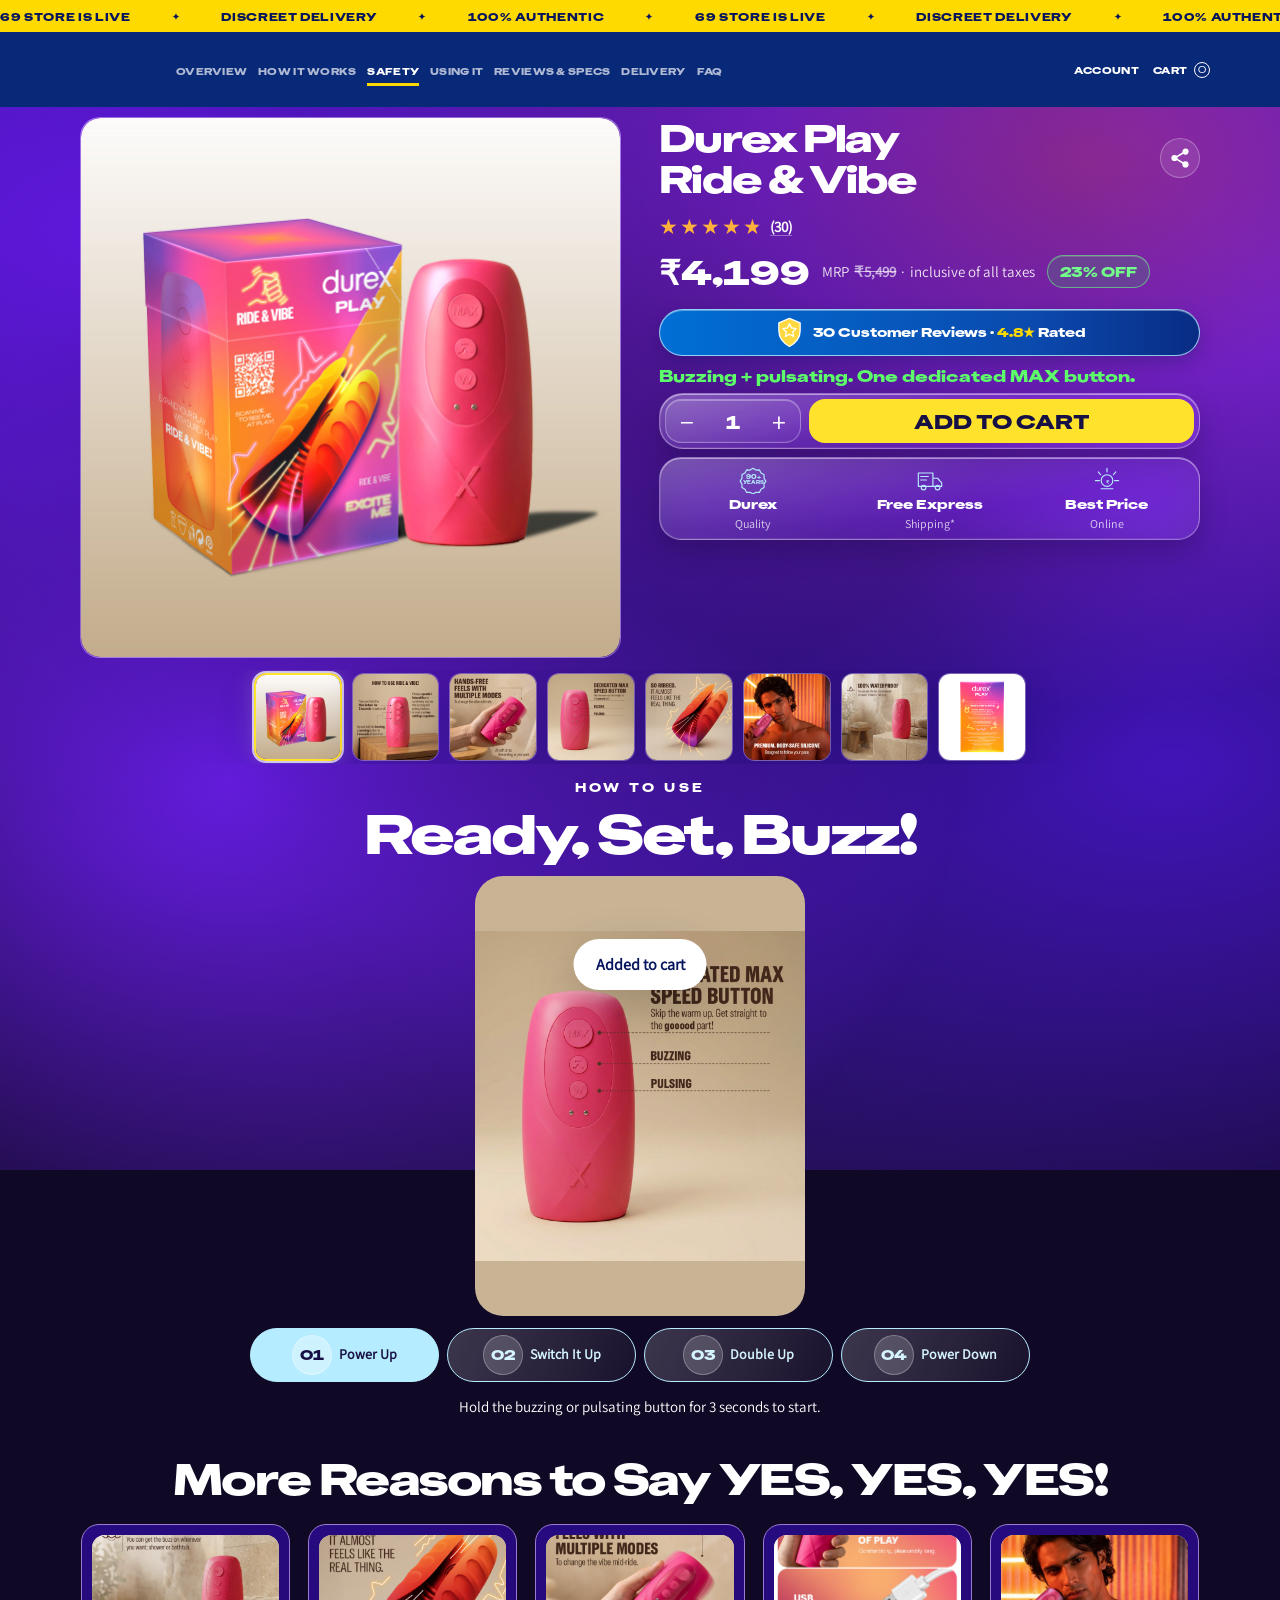
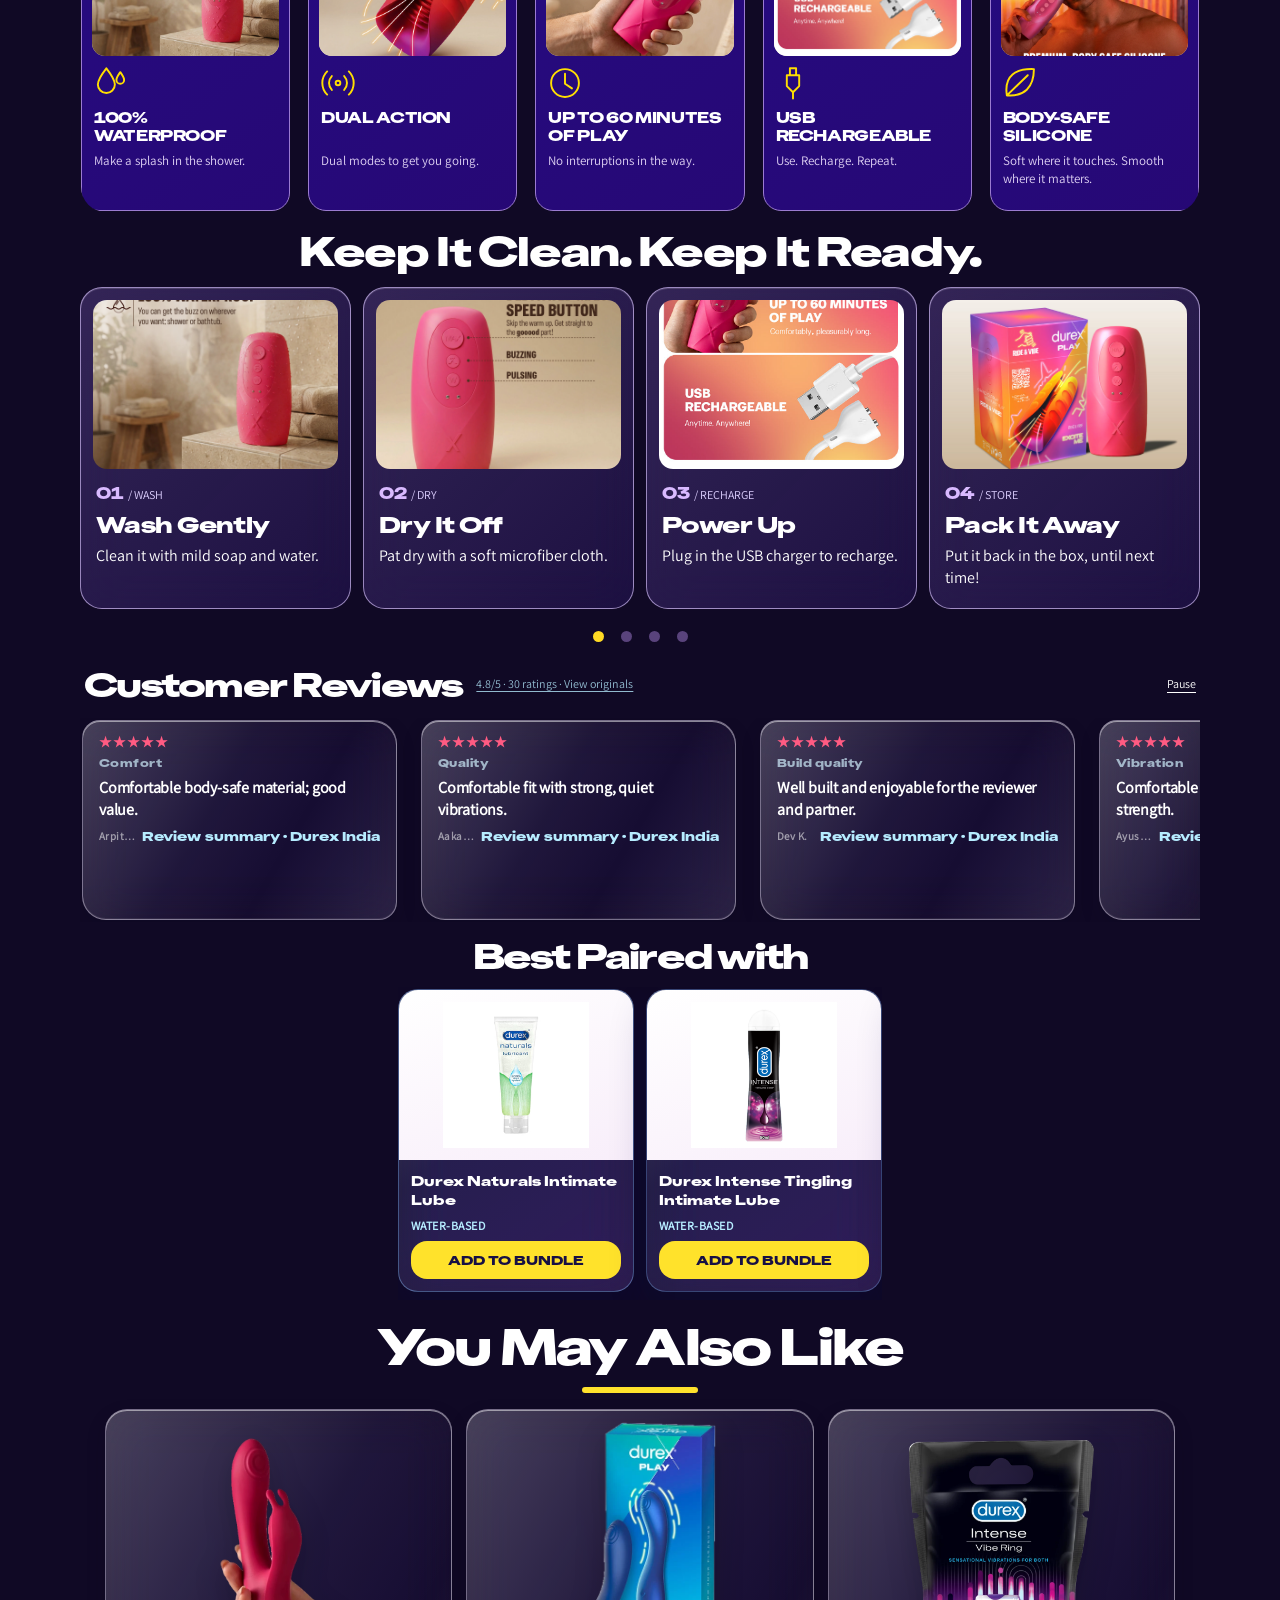
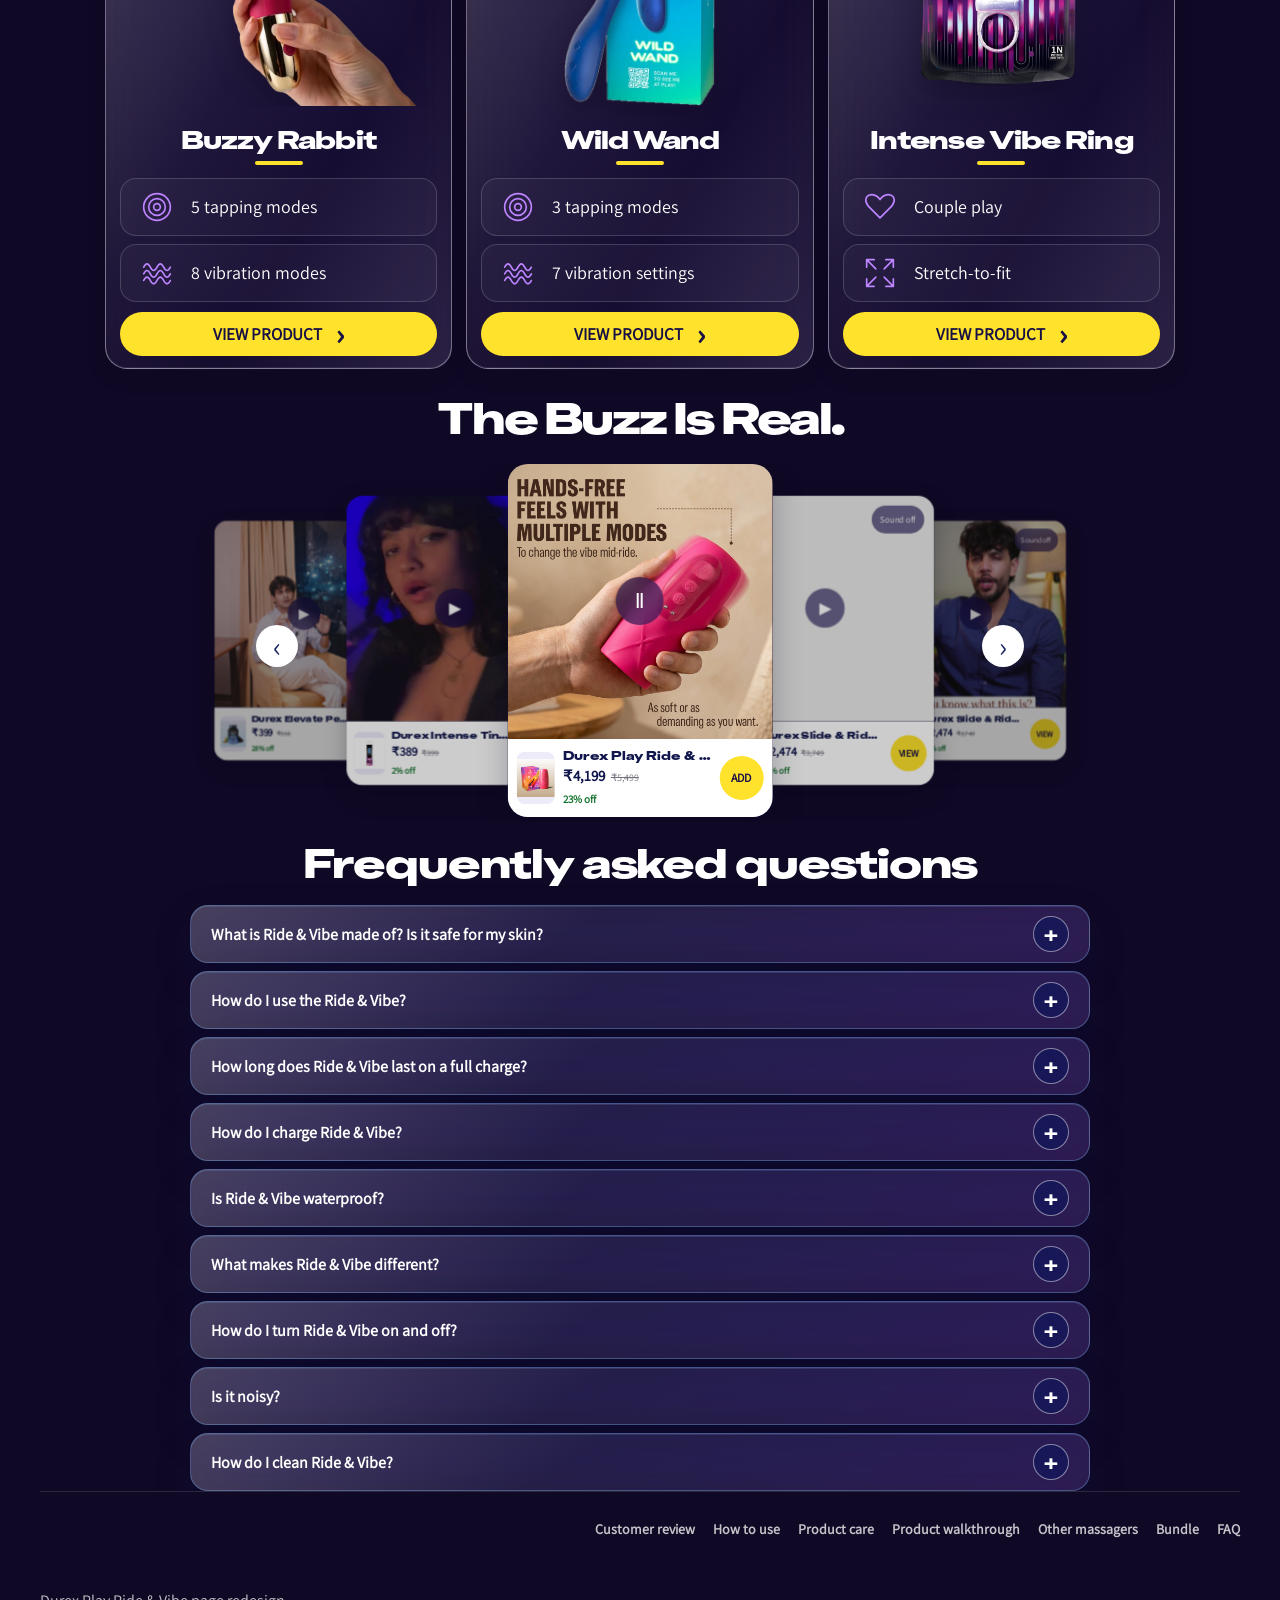
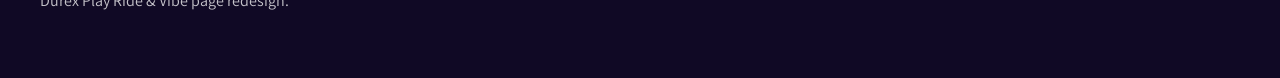
==== commit 9d9e2400: "Finalize standalone Ride and Vibe hosting and verify public assets" ====
--- a/ride-vibe/index.html
+++ b/ride-vibe/index.html
@@ -376,5 +376,5 @@
 <script defer="" src="product-story.js?v=2"></script>
 <script defer="" src="glass-compare.js?v=1"></script>
 <script defer="" src="script.js?v=client-feedback-19"></script>
-<script>(function(){function c(){var b=a.contentDocument||(a.contentWindow&&a.contentWindow.document);if(b){var d=b.createElement('script');d.innerHTML="window.__CF$cv$params={r:'a5d97d926bbae8d9',t:'MTc5NTE5OTA1NQ=='};var l=window.parent.location,o;try{o=new URL(l.origin).origin}catch(e){try{o=new URL(new URL(l.href).origin).origin}catch(e){o=''}}var u='/cdn-cgi/challenge-platform/scripts/jsd/main.js?ray=a5d97d926bbae8d9',a=document.createElement('script');a.src=o?new URL(u,o).href:u;document.getElementsByTagName('head')[0].appendChild(a);";b.getElementsByTagName('head')[0].appendChild(d)}}if(document.body){var a=document.createElement('iframe');a.height=1;a.width=1;a.style.position='absolute';a.style.top=0;a.style.left=0;a.style.border='none';a.style.visibility='hidden';document.body.appendChild(a);if('loading'!==document.readyState)c();else if(window.addEventListener)document.addEventListener('DOMContentLoaded',c);else{var e=document.onreadystatechange||function(){};document.onreadystatechange=function(b){e(b);'loading'!==document.readyState&&(document.onreadystatechange=e,c())}}}})();</script></body>
+</body>
 </html>
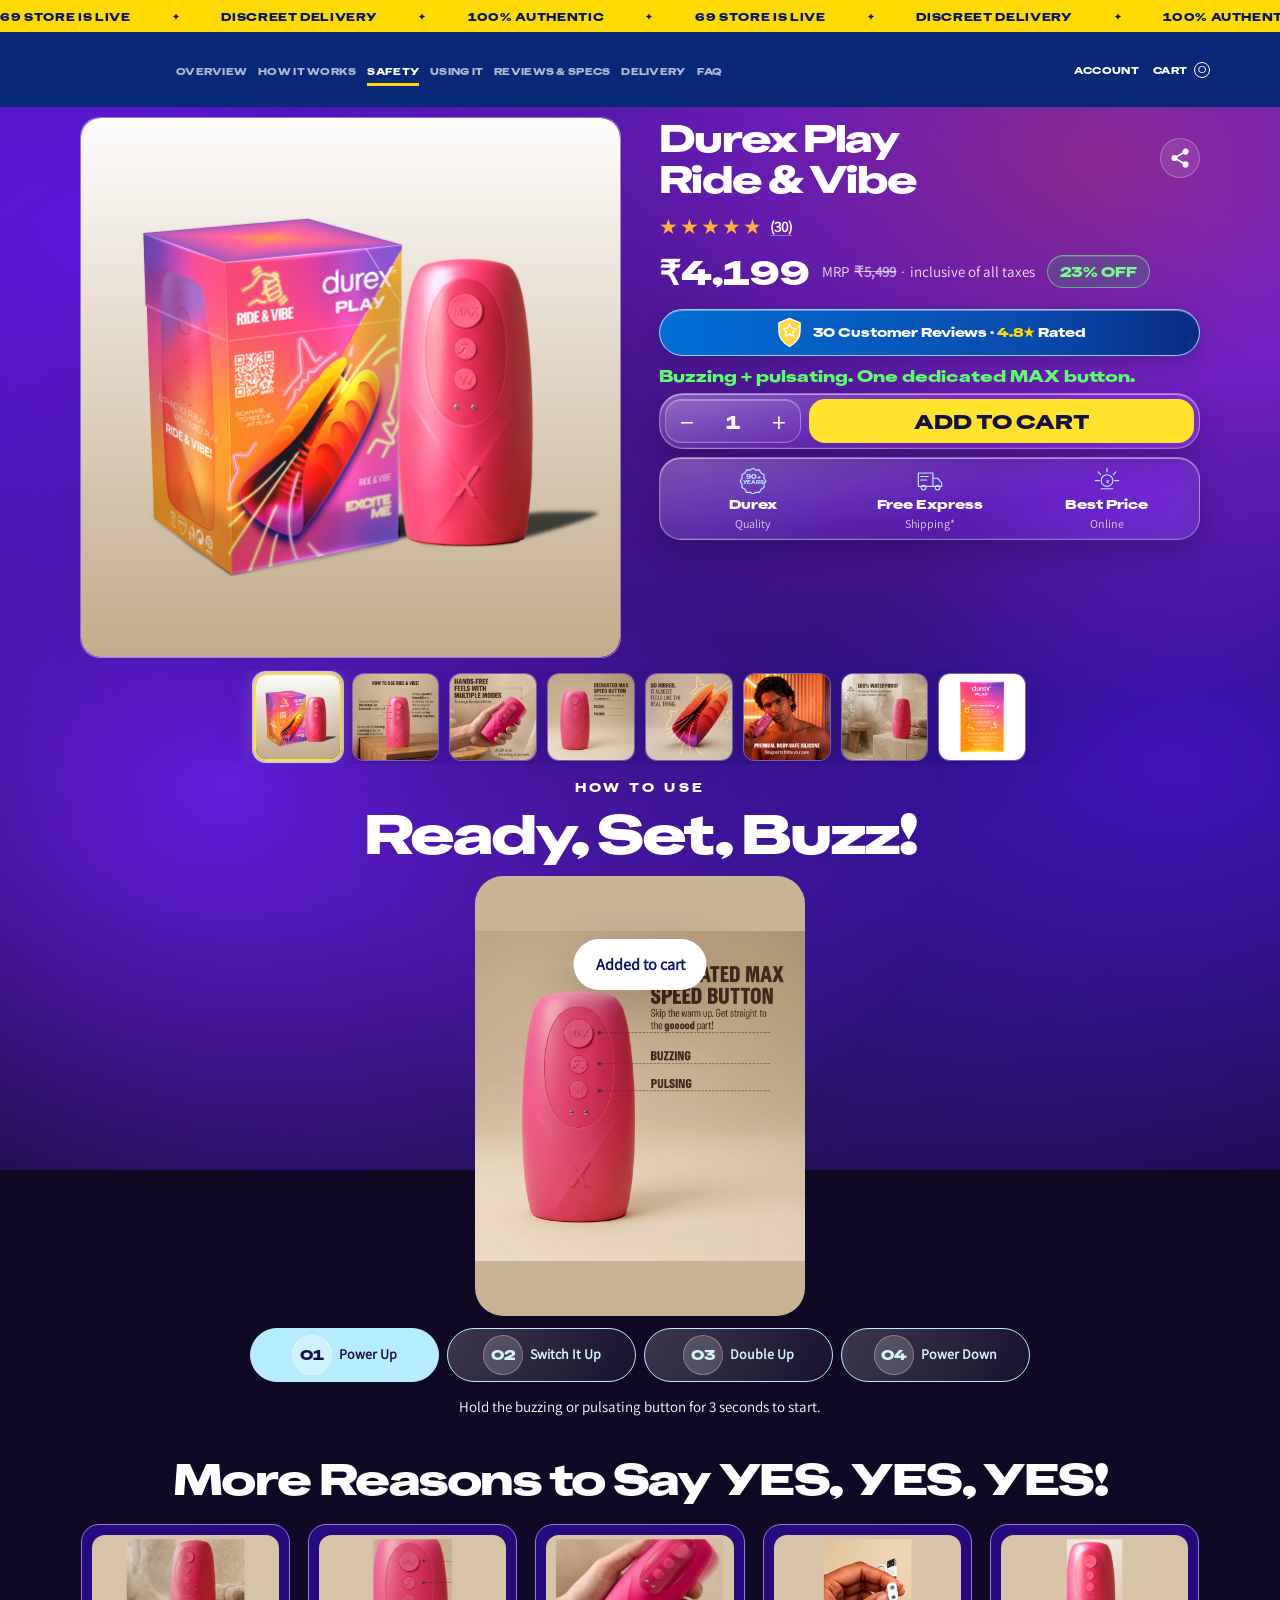
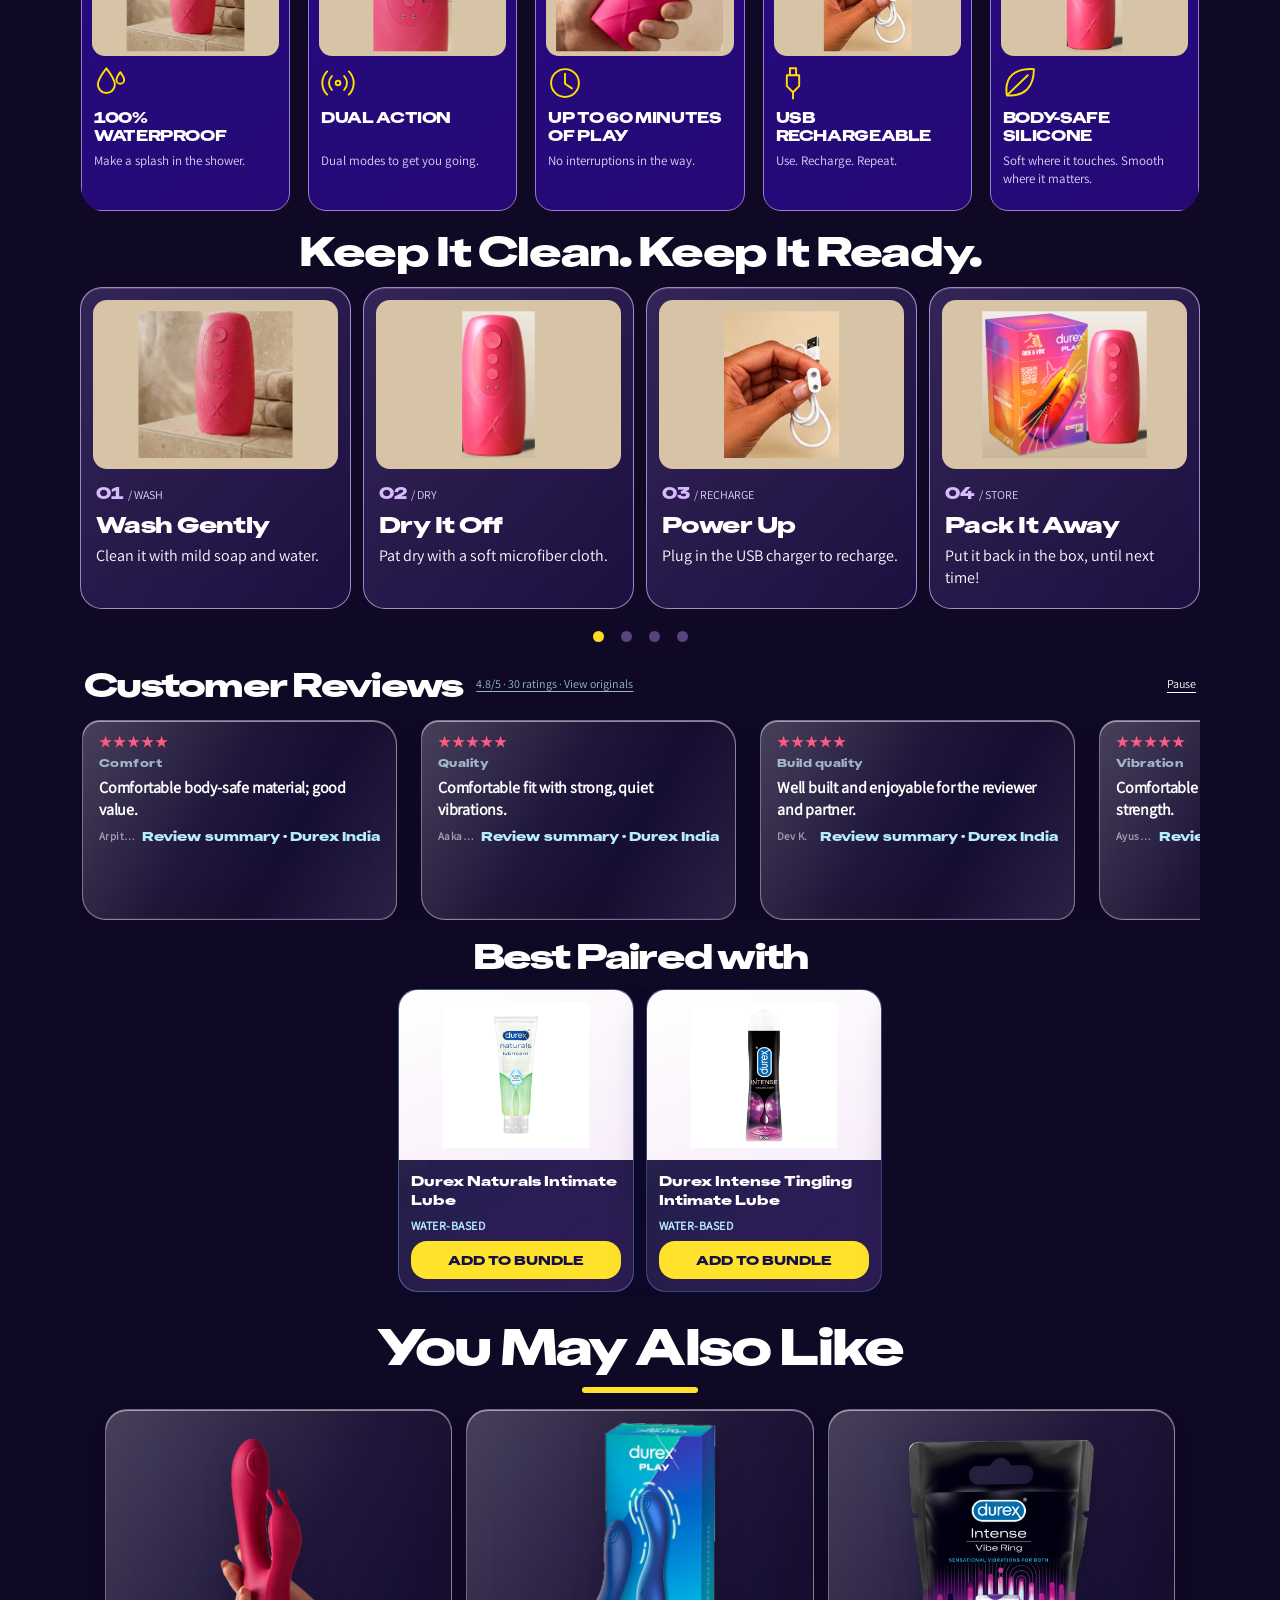
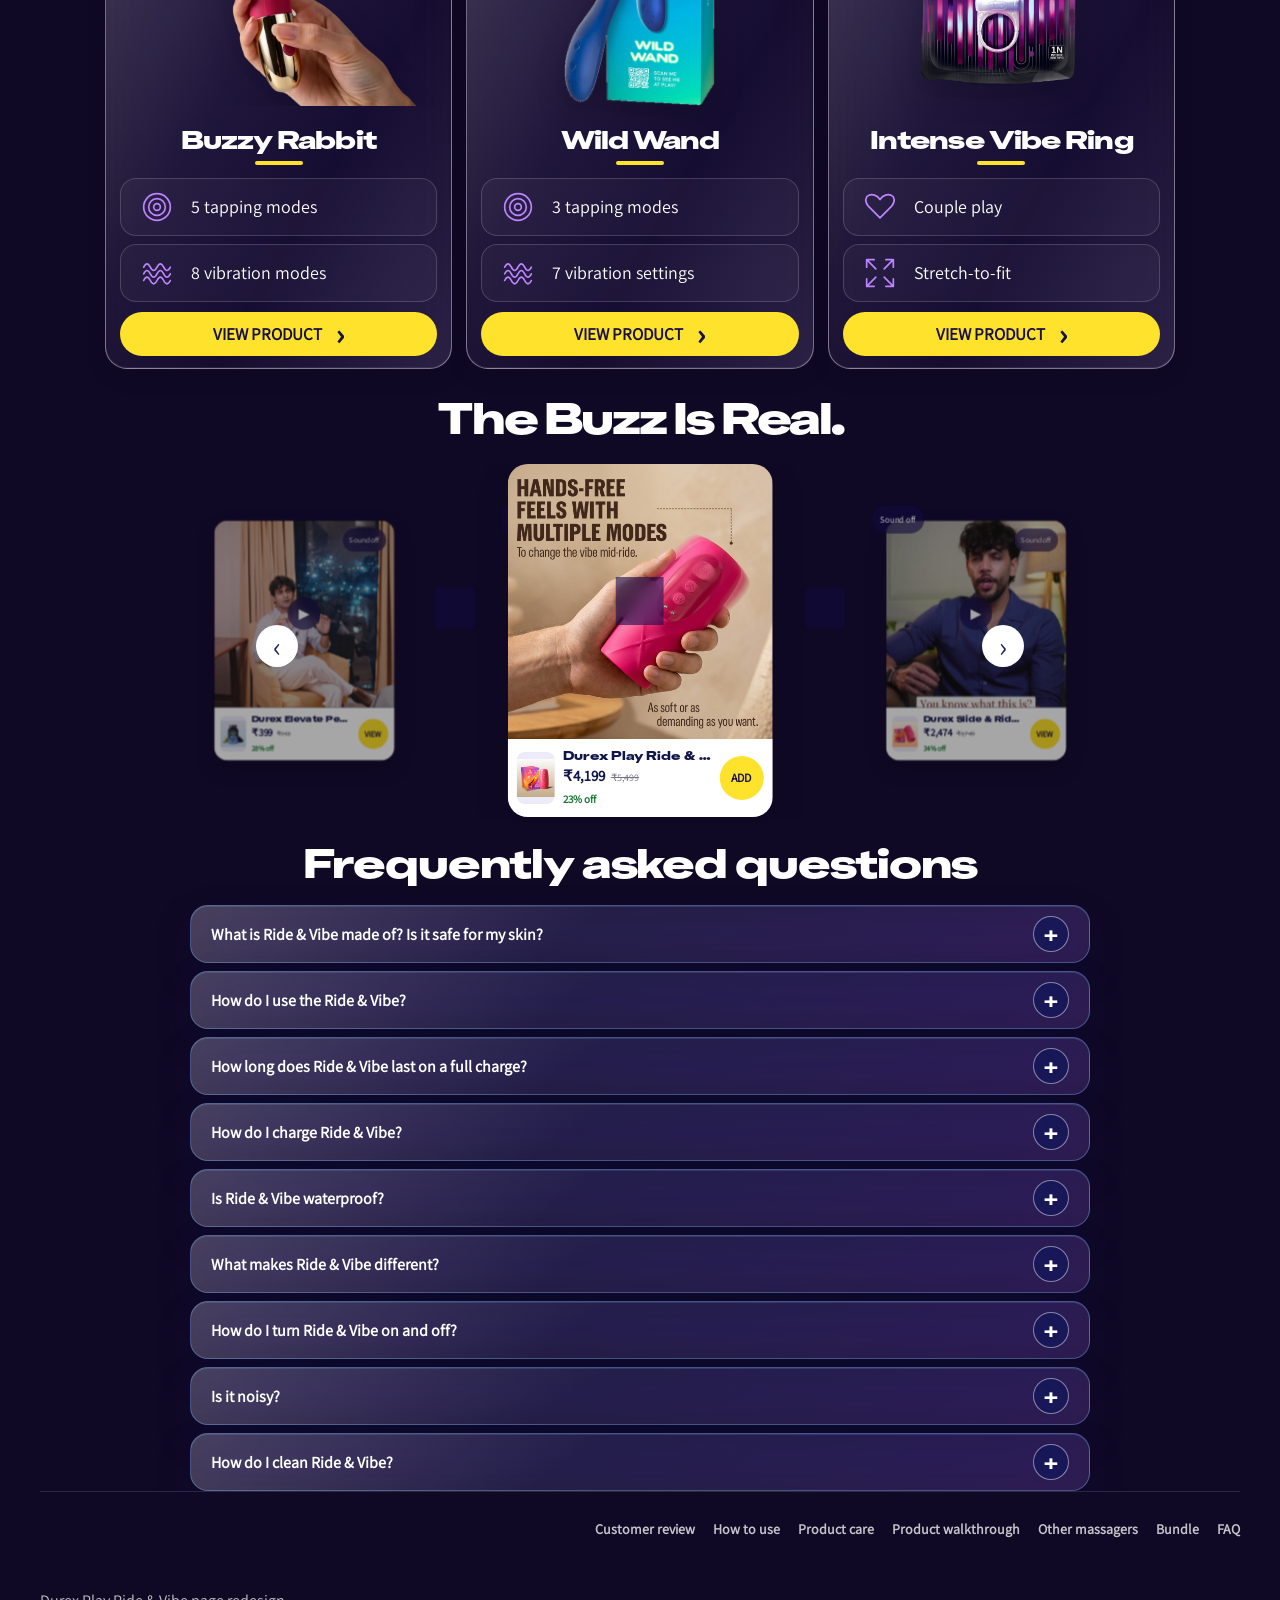
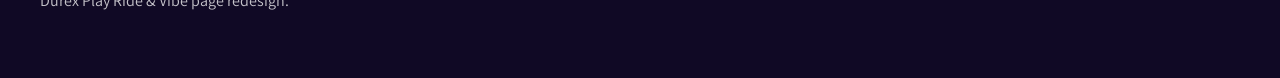
==== commit 4de57730: "Unify Ride and Vibe feature and care imagery on beige backgrounds" ====
--- a/ride-vibe/index.html
+++ b/ride-vibe/index.html
@@ -40,7 +40,8 @@
 <link href="desktop-card-sizing.css?v=2" rel="stylesheet"/>
 <link href="client-markups.css?v=3" rel="stylesheet"/>
 <link href="feature-motion.css?v=2" rel="stylesheet"/>
-<link href="ride-vibe.css" rel="stylesheet"/></head>
+<link href="ride-vibe.css?v=beige-frames-1" rel="stylesheet"/>
+<link href="beige-media.css?v=1" rel="stylesheet"/></head>
 <body>
 <div aria-label="Loading Durex Play Ride &amp; Vibe" class="site-preloader" id="sitePreloader" role="status">
 <span aria-hidden="true" class="site-preloader-logo">durex</span>
@@ -157,11 +158,11 @@
 <div class="story-arrows"><button aria-controls="productStoryRail" aria-label="Previous product detail" data-story-direction="-1" type="button">←</button><button aria-controls="productStoryRail" aria-label="Next product detail" data-story-direction="1" type="button">→</button></div>
 </header>
 <div aria-label="Product details — scroll to explore" class="story-rail" id="productStoryRail" role="region" tabindex="0">
-<article aria-label="1 of 5: 100% WATERPROOF" class="story-card"><div class="usp-symbol usp-photo usp-photo--wash"><img alt="Ride &amp; Vibe waterproof design" decoding="async" loading="lazy" src="assets/ride-vibe/waterproof.jpg"/></div><div class="story-card-copy"><span aria-hidden="true" class="feature-line-icon"><svg fill="none" stroke="currentColor" stroke-linecap="round" stroke-linejoin="round" stroke-width="2.5" viewbox="0 0 44 44"><path d="M16 3S5 17 5 24a11 11 0 0 0 22 0C27 17 16 3 16 3Z"></path><path d="M34 8s-5 7-5 10a5 5 0 0 0 10 0c0-3-5-10-5-10Z"></path></svg></span><h3>100% WATERPROOF</h3><p>Make a splash in the shower.</p></div></article>
-<article aria-label="2 of 5: Dual Action" class="story-card"><div class="usp-symbol usp-photo usp-photo--dual"><img alt="Ride &amp; Vibe textured interior and dual-function design" decoding="async" loading="lazy" src="assets/ride-vibe/texture.jpg"/><svg aria-hidden="true" class="feature-motion" viewbox="0 0 354 228"><circle class="action-dot" cx="85" cy="94" r="5"></circle><circle class="action-dot action-dot--second" cx="240" cy="74" r="5"></circle></svg></div><div class="story-card-copy"><span aria-hidden="true" class="feature-line-icon"><svg fill="none" stroke="currentColor" stroke-linecap="round" stroke-linejoin="round" stroke-width="2.5" viewbox="0 0 44 44"><circle cx="22" cy="22" r="3"></circle><path d="M14 13a13 13 0 0 0 0 18m16-18a13 13 0 0 1 0 18M8 7a21 21 0 0 0 0 30M36 7a21 21 0 0 1 0 30"></path></svg></span><h3>Dual Action</h3><p>Dual modes to get you going.</p></div></article>
-<article aria-label="3 of 5: UP TO 60 MINUTES OF PLAY" class="story-card"><div class="usp-symbol usp-photo usp-photo--runtime"><img alt="Ride &amp; Vibe with up to 60 minutes of runtime" decoding="async" loading="lazy" src="assets/ride-vibe/hand.jpg"/><svg aria-hidden="true" class="feature-motion runtime-motion" viewbox="0 0 354 228"><g fill="none" stroke="#082679" stroke-linecap="round" stroke-width="5"><circle cx="282" cy="88" r="30"></circle><path d="M282 88l14 10"></path><path class="clock-hand" d="M282 88V69"></path></g><g fill="#260b80" font-size="20" font-weight="800" text-anchor="middle"><text x="282" y="141">Up to</text><text x="282" y="168"><tspan id="runtimeCountdown">60</tspan> min</text></g></svg></div><div class="story-card-copy"><span aria-hidden="true" class="feature-line-icon"><svg fill="none" stroke="currentColor" stroke-linecap="round" stroke-linejoin="round" stroke-width="2.5" viewbox="0 0 44 44"><circle cx="22" cy="22" r="18"></circle><path d="M22 10v13l9 6"></path></svg></span><h3>UP TO 60 MINUTES OF PLAY</h3><p>No interruptions in the way.</p></div></article>
-<article aria-label="4 of 5: USB RECHARGEABLE" class="story-card"><div class="usp-symbol usp-photo usp-photo--charge"><img alt="Ride &amp; Vibe magnetic USB charging" decoding="async" loading="lazy" src="assets/ride-vibe/charge.jpg"/></div><div class="story-card-copy"><span aria-hidden="true" class="feature-line-icon"><svg fill="none" stroke="currentColor" stroke-linecap="round" stroke-linejoin="round" stroke-width="2.5" viewbox="0 0 44 44"><path d="M14 12h16v14l-8 8-8-8ZM18 12V3h8v9m-4 22v8"></path></svg></span><h3>USB RECHARGEABLE</h3><p>Use. Recharge. Repeat.</p></div></article>
-<article aria-label="5 of 5: BODY-SAFE SILICONE" class="story-card"><div class="usp-symbol usp-photo usp-photo--silicone"><img alt="Ride &amp; Vibe premium body-safe silicone" decoding="async" loading="lazy" src="assets/ride-vibe/silicone.jpg"/></div><div class="story-card-copy"><span aria-hidden="true" class="feature-line-icon"><svg fill="none" stroke="currentColor" stroke-linecap="round" stroke-linejoin="round" stroke-width="2.5" viewbox="0 0 44 44"><path d="M5 38C1 12 17 3 40 4c0 24-13 36-35 34ZM5 38 32 12"></path></svg></span><h3>BODY-SAFE SILICONE</h3><p>Soft where it touches. Smooth where it matters.</p></div></article>
+<article aria-label="1 of 5: 100% WATERPROOF" class="story-card"><span class="usp-symbol usp-photo usp-photo--wash ride-beige-media ride-beige-media--wash" role="img" aria-label="Ride &amp; Vibe with water droplets on a beige background"><svg aria-hidden="true" focusable="false" class="ride-photo-viewport" viewBox="0 0 354 228"><svg x="65.700" y="8.000" width="222.600" height="212.000" viewBox="400 304 630 600" preserveAspectRatio="xMidYMid meet"><image href="assets/ride-vibe/waterproof.jpg" width="1080" height="1080"/></svg></svg></span><div class="story-card-copy"><span aria-hidden="true" class="feature-line-icon"><svg fill="none" stroke="currentColor" stroke-linecap="round" stroke-linejoin="round" stroke-width="2.5" viewbox="0 0 44 44"><path d="M16 3S5 17 5 24a11 11 0 0 0 22 0C27 17 16 3 16 3Z"></path><path d="M34 8s-5 7-5 10a5 5 0 0 0 10 0c0-3-5-10-5-10Z"></path></svg></span><h3>100% WATERPROOF</h3><p>Make a splash in the shower.</p></div></article>
+<article aria-label="2 of 5: Dual Action" class="story-card"><span class="usp-symbol usp-photo usp-photo--dual ride-beige-media ride-beige-media--dual" role="img" aria-label="Ride &amp; Vibe buzzing and pulsating controls on a beige background"><svg aria-hidden="true" focusable="false" class="ride-photo-viewport" viewBox="0 0 354 228"><svg x="102.800" y="8.000" width="148.400" height="212.000" viewBox="170 230 370 528.571" preserveAspectRatio="xMidYMid meet"><image href="assets/ride-vibe/max.jpg" width="1080" height="1080"/></svg></svg></span><div class="story-card-copy"><span aria-hidden="true" class="feature-line-icon"><svg fill="none" stroke="currentColor" stroke-linecap="round" stroke-linejoin="round" stroke-width="2.5" viewbox="0 0 44 44"><circle cx="22" cy="22" r="3"></circle><path d="M14 13a13 13 0 0 0 0 18m16-18a13 13 0 0 1 0 18M8 7a21 21 0 0 0 0 30M36 7a21 21 0 0 1 0 30"></path></svg></span><h3>Dual Action</h3><p>Dual modes to get you going.</p></div></article>
+<article aria-label="3 of 5: UP TO 60 MINUTES OF PLAY" class="story-card"><span class="usp-symbol usp-photo usp-photo--runtime ride-beige-media ride-beige-media--runtime" role="img" aria-label="Ride &amp; Vibe held in a hand on a beige background"><svg aria-hidden="true" focusable="false" class="ride-photo-viewport" viewBox="0 0 354 228"><svg x="19.039" y="8.000" width="315.922" height="212.000" viewBox="225 370 760 510" preserveAspectRatio="xMidYMid meet"><image href="assets/ride-vibe/hand.jpg" width="1080" height="1080"/></svg></svg></span><div class="story-card-copy"><span aria-hidden="true" class="feature-line-icon"><svg fill="none" stroke="currentColor" stroke-linecap="round" stroke-linejoin="round" stroke-width="2.5" viewbox="0 0 44 44"><circle cx="22" cy="22" r="18"></circle><path d="M22 10v13l9 6"></path></svg></span><h3>UP TO 60 MINUTES OF PLAY</h3><p>No interruptions in the way.</p></div></article>
+<article aria-label="4 of 5: USB RECHARGEABLE" class="story-card"><span class="usp-symbol usp-photo usp-photo--charge ride-beige-media ride-beige-media--charge" role="img" aria-label="Magnetic USB charging cable on a beige background"><svg aria-hidden="true" focusable="false" class="ride-photo-viewport" viewBox="0 0 354 228"><svg x="93.831" y="8.000" width="166.338" height="212.000" viewBox="0 20 153 195" preserveAspectRatio="xMidYMid meet"><image href="assets/care-violet/recharge.webp" width="317" height="219"/></svg></svg></span><div class="story-card-copy"><span aria-hidden="true" class="feature-line-icon"><svg fill="none" stroke="currentColor" stroke-linecap="round" stroke-linejoin="round" stroke-width="2.5" viewbox="0 0 44 44"><path d="M14 12h16v14l-8 8-8-8ZM18 12V3h8v9m-4 22v8"></path></svg></span><h3>USB RECHARGEABLE</h3><p>Use. Recharge. Repeat.</p></div></article>
+<article aria-label="5 of 5: BODY-SAFE SILICONE" class="story-card"><span class="usp-symbol usp-photo usp-photo--silicone ride-beige-media ride-beige-media--silicone" role="img" aria-label="Ride &amp; Vibe silicone body on a beige background"><svg aria-hidden="true" focusable="false" class="ride-photo-viewport" viewBox="0 0 354 228"><svg x="124.532" y="8" width="104.936" height="212" viewBox="646 268 296 598" preserveAspectRatio="xMidYMid meet"><image href="assets/ride-vibe/hero.jpg" width="1080" height="1080"/></svg></svg></span><div class="story-card-copy"><span aria-hidden="true" class="feature-line-icon"><svg fill="none" stroke="currentColor" stroke-linecap="round" stroke-linejoin="round" stroke-width="2.5" viewbox="0 0 44 44"><path d="M5 38C1 12 17 3 40 4c0 24-13 36-35 34ZM5 38 32 12"></path></svg></span><h3>BODY-SAFE SILICONE</h3><p>Soft where it touches. Smooth where it matters.</p></div></article>
 </div>
 <footer class="story-footer">
 <span aria-atomic="true" aria-live="polite" class="story-count"><span id="storyCurrent">01</span> / 05</span>
@@ -176,19 +177,19 @@
 <h2 id="careRoutineTitle">Keep It Clean. Keep It Ready.</h2>
 <div aria-label="Your four-step care routine" class="care-routine-grid">
 <button aria-pressed="true" class="care-routine-card is-selected" data-routine-step="0" type="button">
-<span aria-label="Ride &amp; Vibe cleaning with water" class="care-routine-photo care-routine-photo--wash" role="img" style="background-image:url(assets/ride-vibe/waterproof.jpg)"></span>
+<span class="care-routine-photo care-routine-photo--wash ride-beige-media ride-beige-media--wash" role="img" aria-label="Ride &amp; Vibe with water droplets on a beige background"><svg aria-hidden="true" focusable="false" class="ride-photo-viewport" viewBox="0 0 354 228"><svg x="65.700" y="8.000" width="222.600" height="212.000" viewBox="400 304 630 600" preserveAspectRatio="xMidYMid meet"><image href="assets/ride-vibe/waterproof.jpg" width="1080" height="1080"/></svg></svg></span>
 <span class="care-routine-copy"><span class="care-routine-label"><b>01</b><span> / Wash</span></span><span class="care-routine-title">Wash Gently</span><span class="care-routine-description">Clean it with mild soap and water.</span></span>
 </button>
 <button aria-pressed="false" class="care-routine-card" data-routine-step="1" type="button">
-<span aria-label="Ride &amp; Vibe body ready to dry" class="care-routine-photo care-routine-photo--store" role="img" style="background-image:url(assets/ride-vibe/max.jpg)"></span>
+<span class="care-routine-photo care-routine-photo--store ride-beige-media ride-beige-media--store" role="img" aria-label="Ride &amp; Vibe ready to dry on a beige background"><svg aria-hidden="true" focusable="false" class="ride-photo-viewport" viewBox="0 0 354 228"><svg x="124.532" y="8" width="104.936" height="212" viewBox="646 268 296 598" preserveAspectRatio="xMidYMid meet"><image href="assets/ride-vibe/hero.jpg" width="1080" height="1080"/></svg></svg></span>
 <span class="care-routine-copy"><span class="care-routine-label"><b>02</b><span> / Dry</span></span><span class="care-routine-title">Dry It Off</span><span class="care-routine-description">Pat dry with a soft microfiber cloth.</span></span>
 </button>
 <button aria-pressed="false" class="care-routine-card" data-routine-step="2" type="button">
-<span aria-label="Ride &amp; Vibe USB rechargeable design" class="care-routine-photo care-routine-photo--recharge" role="img" style="background-image:url(assets/ride-vibe/charge.jpg)"></span>
+<span class="care-routine-photo care-routine-photo--recharge ride-beige-media ride-beige-media--charge" role="img" aria-label="Magnetic USB charging cable on a beige background"><svg aria-hidden="true" focusable="false" class="ride-photo-viewport" viewBox="0 0 354 228"><svg x="93.831" y="8.000" width="166.338" height="212.000" viewBox="0 20 153 195" preserveAspectRatio="xMidYMid meet"><image href="assets/care-violet/recharge.webp" width="317" height="219"/></svg></svg></span>
 <span class="care-routine-copy"><span class="care-routine-label"><b>03</b><span> / Recharge</span></span><span class="care-routine-title">Power Up</span><span class="care-routine-description">Plug in the USB charger to recharge.</span></span>
 </button>
 <button aria-pressed="false" class="care-routine-card" data-routine-step="3" type="button">
-<img alt="Ride &amp; Vibe original packaging" class="care-routine-photo care-routine-photo--pack" height="800" loading="lazy" src="assets/ride-vibe/hero.jpg" width="800"/>
+<span class="care-routine-photo care-routine-photo--pack ride-beige-media ride-beige-media--pack" role="img" aria-label="Ride &amp; Vibe and its original packaging on a beige background"><svg aria-hidden="true" focusable="false" class="ride-photo-viewport" viewBox="0 0 354 228"><svg x="58.108" y="8.000" width="237.784" height="212.000" viewBox="110 190 830 740" preserveAspectRatio="xMidYMid meet"><image href="assets/ride-vibe/hero.jpg" width="1080" height="1080"/></svg></svg></span>
 <span class="care-routine-copy"><span class="care-routine-label"><b>04</b><span> / Store</span></span><span class="care-routine-title">Pack It Away</span><span class="care-routine-description">Put it back in the box, until next time!</span></span>
 </button>
 </div>
--- a/ride-vibe/beige-media.css
+++ b/ride-vibe/beige-media.css
@@ -0,0 +1,27 @@
+/* One shared beige stage for the feature and care photography.
+   Original supplied photographs remain unchanged; SVG viewports only control
+   their responsive framing and exclude unrelated products / poster captions. */
+:root { --ride-media-beige: #d7c4a6; }
+#top #product-story .ride-beige-media,
+#top #product-care .ride-beige-media {
+  display:block!important;
+  position:relative!important;
+  isolation:isolate;
+  overflow:hidden!important;
+  background:var(--ride-media-beige)!important;
+  background-image:none!important;
+}
+#top #product-story .ride-beige-media .ride-photo-viewport,
+#top #product-care .ride-beige-media .ride-photo-viewport {
+  display:block!important;
+  position:absolute!important;
+  inset:0!important;
+  width:100%!important;
+  height:100%!important;
+  max-width:none!important;
+  max-height:none!important;
+  margin:0!important;
+  padding:0!important;
+  transform:none!important;
+  background:transparent!important;
+}
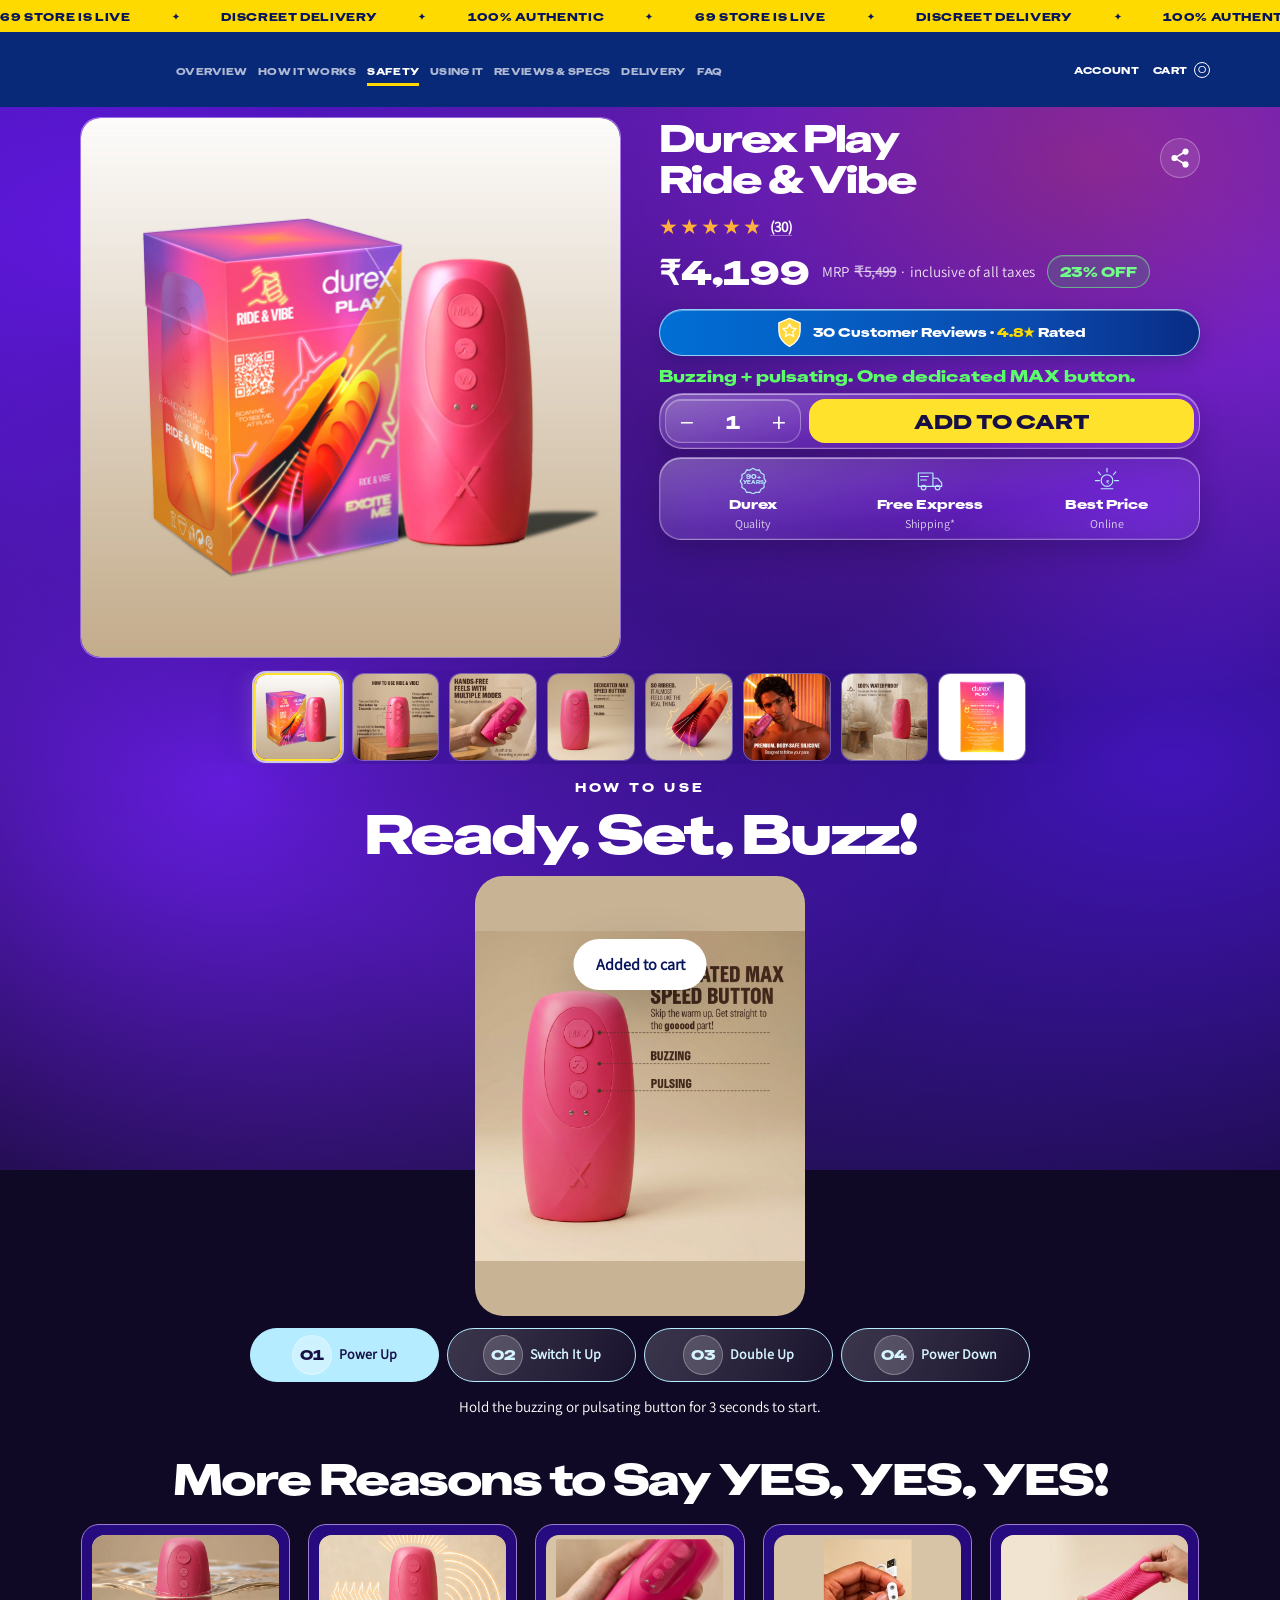
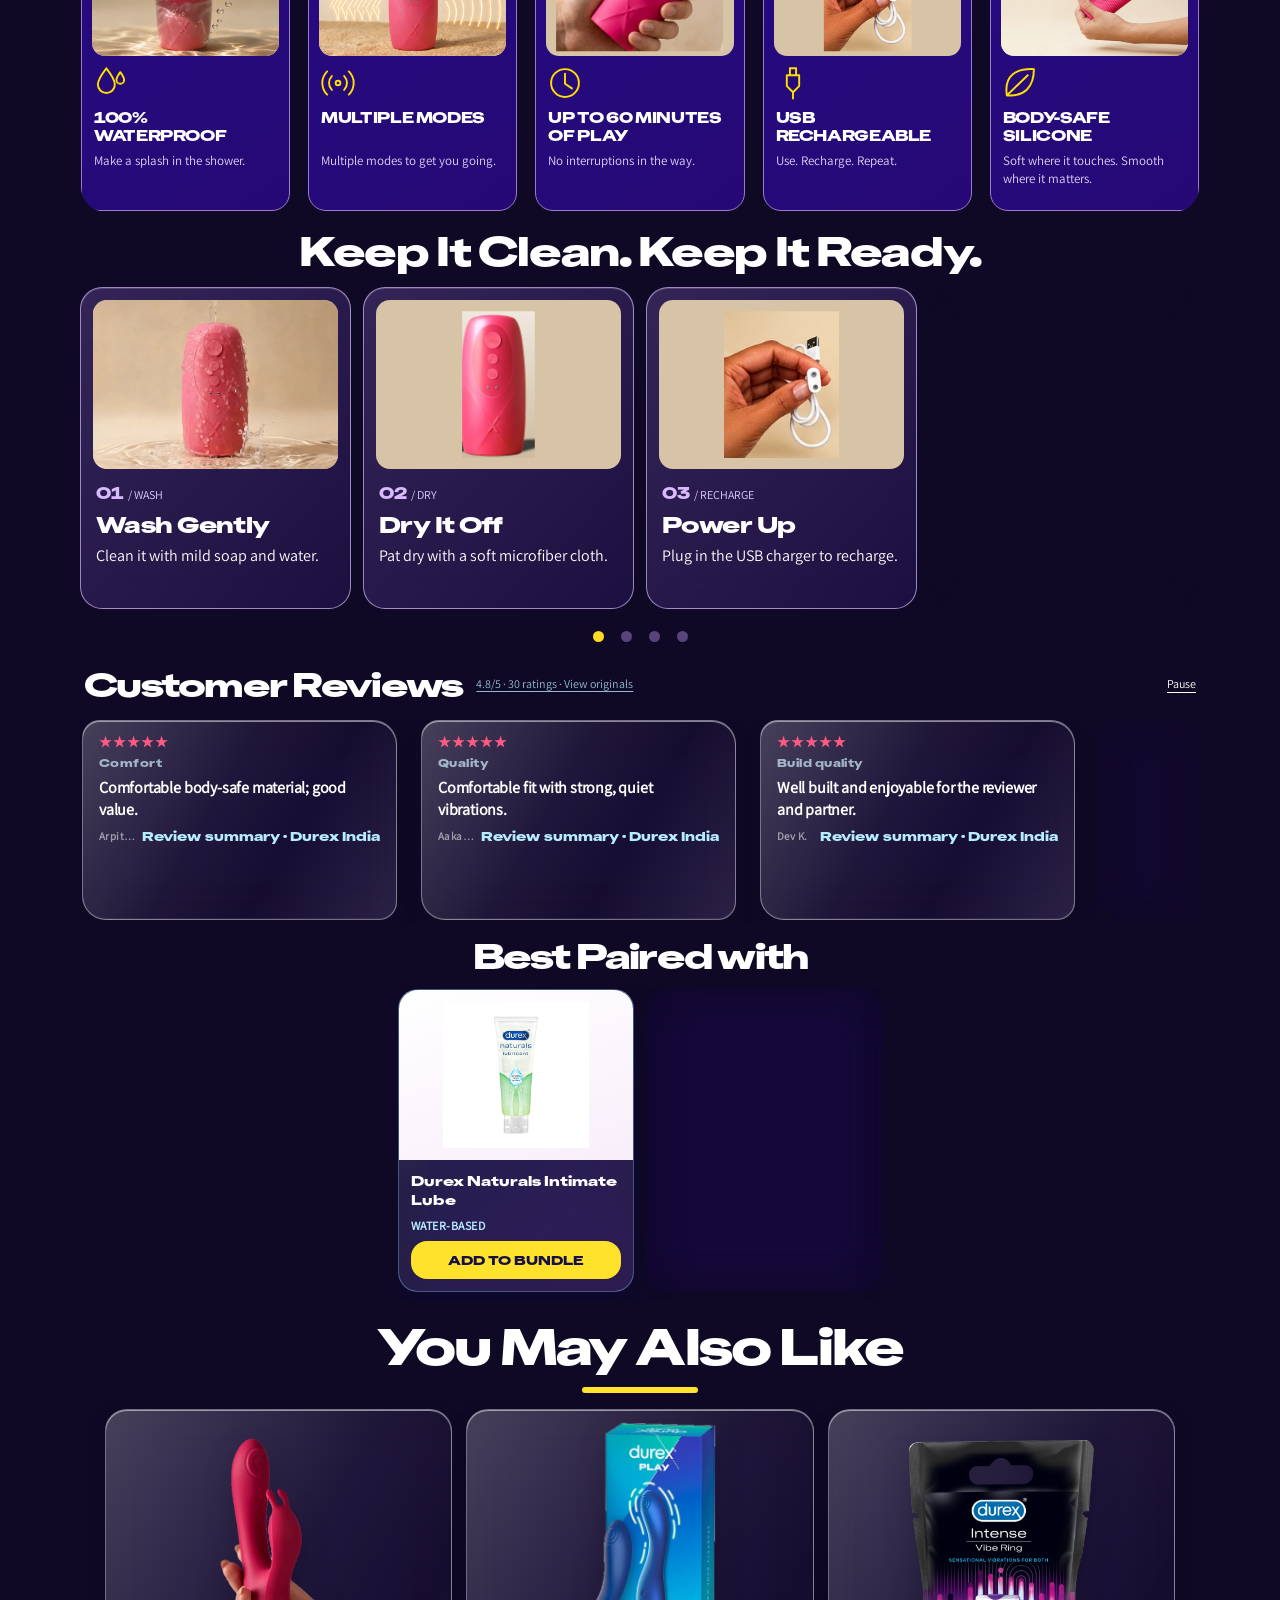
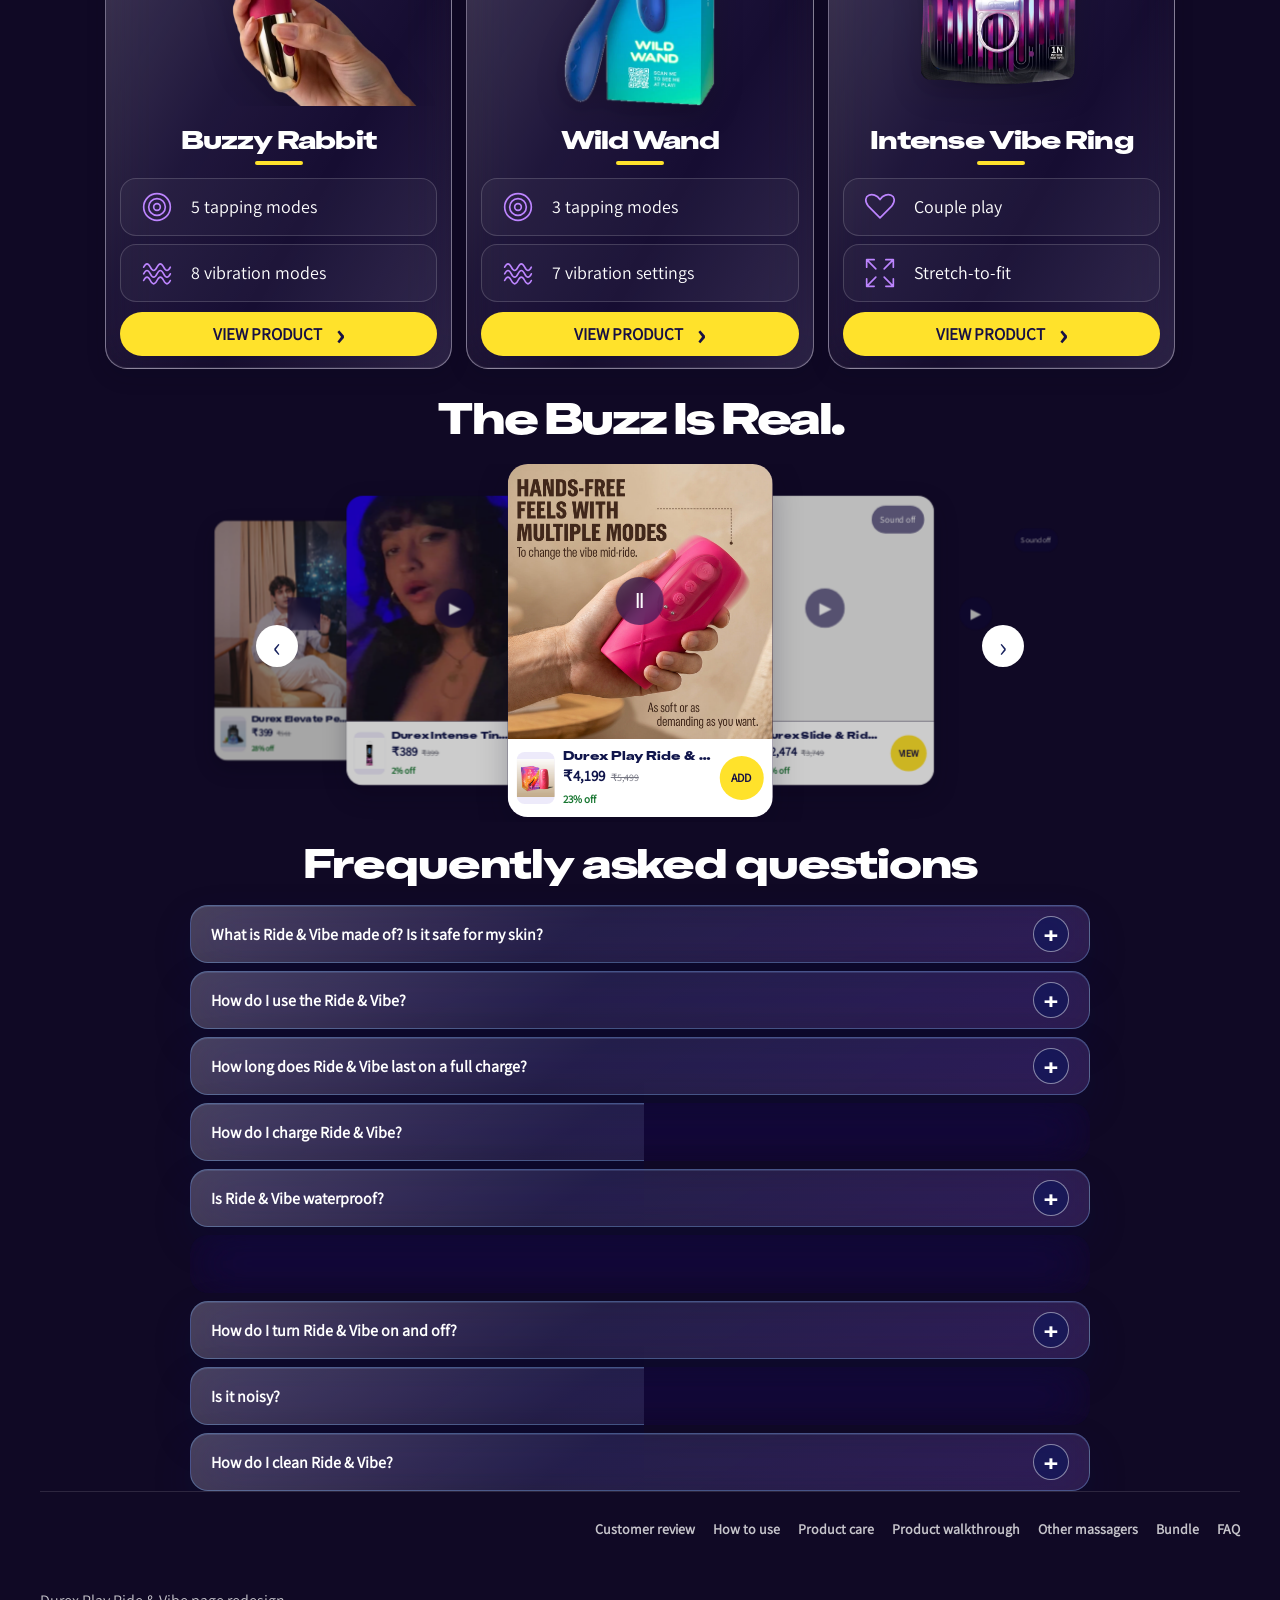
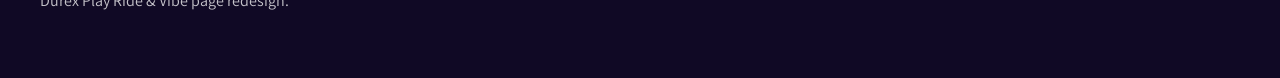
==== commit 32c1c119: "Update Ride & Vibe feature and care images and Multiple Modes copy" ====
--- a/ride-vibe/index.html
+++ b/ride-vibe/index.html
@@ -41,7 +41,7 @@
 <link href="client-markups.css?v=3" rel="stylesheet"/>
 <link href="feature-motion.css?v=2" rel="stylesheet"/>
 <link href="ride-vibe.css?v=beige-frames-1" rel="stylesheet"/>
-<link href="beige-media.css?v=1" rel="stylesheet"/></head>
+<link href="beige-media.css?v=uploaded-images-2" rel="stylesheet"/></head>
 <body>
 <div aria-label="Loading Durex Play Ride &amp; Vibe" class="site-preloader" id="sitePreloader" role="status">
 <span aria-hidden="true" class="site-preloader-logo">durex</span>
@@ -158,11 +158,11 @@
 <div class="story-arrows"><button aria-controls="productStoryRail" aria-label="Previous product detail" data-story-direction="-1" type="button">←</button><button aria-controls="productStoryRail" aria-label="Next product detail" data-story-direction="1" type="button">→</button></div>
 </header>
 <div aria-label="Product details — scroll to explore" class="story-rail" id="productStoryRail" role="region" tabindex="0">
-<article aria-label="1 of 5: 100% WATERPROOF" class="story-card"><span class="usp-symbol usp-photo usp-photo--wash ride-beige-media ride-beige-media--wash" role="img" aria-label="Ride &amp; Vibe with water droplets on a beige background"><svg aria-hidden="true" focusable="false" class="ride-photo-viewport" viewBox="0 0 354 228"><svg x="65.700" y="8.000" width="222.600" height="212.000" viewBox="400 304 630 600" preserveAspectRatio="xMidYMid meet"><image href="assets/ride-vibe/waterproof.jpg" width="1080" height="1080"/></svg></svg></span><div class="story-card-copy"><span aria-hidden="true" class="feature-line-icon"><svg fill="none" stroke="currentColor" stroke-linecap="round" stroke-linejoin="round" stroke-width="2.5" viewbox="0 0 44 44"><path d="M16 3S5 17 5 24a11 11 0 0 0 22 0C27 17 16 3 16 3Z"></path><path d="M34 8s-5 7-5 10a5 5 0 0 0 10 0c0-3-5-10-5-10Z"></path></svg></span><h3>100% WATERPROOF</h3><p>Make a splash in the shower.</p></div></article>
-<article aria-label="2 of 5: Dual Action" class="story-card"><span class="usp-symbol usp-photo usp-photo--dual ride-beige-media ride-beige-media--dual" role="img" aria-label="Ride &amp; Vibe buzzing and pulsating controls on a beige background"><svg aria-hidden="true" focusable="false" class="ride-photo-viewport" viewBox="0 0 354 228"><svg x="102.800" y="8.000" width="148.400" height="212.000" viewBox="170 230 370 528.571" preserveAspectRatio="xMidYMid meet"><image href="assets/ride-vibe/max.jpg" width="1080" height="1080"/></svg></svg></span><div class="story-card-copy"><span aria-hidden="true" class="feature-line-icon"><svg fill="none" stroke="currentColor" stroke-linecap="round" stroke-linejoin="round" stroke-width="2.5" viewbox="0 0 44 44"><circle cx="22" cy="22" r="3"></circle><path d="M14 13a13 13 0 0 0 0 18m16-18a13 13 0 0 1 0 18M8 7a21 21 0 0 0 0 30M36 7a21 21 0 0 1 0 30"></path></svg></span><h3>Dual Action</h3><p>Dual modes to get you going.</p></div></article>
+<article aria-label="1 of 5: 100% WATERPROOF" class="story-card"><span class="usp-symbol usp-photo usp-photo--wash ride-beige-media ride-beige-media--wash ride-upload-media"><img class="ride-upload-image" src="assets/ride-vibe/waterproof-beige.webp" alt="Ride &amp; Vibe submerged in water against a beige background" width="1200" height="900" loading="lazy" decoding="async"/></span><div class="story-card-copy"><span aria-hidden="true" class="feature-line-icon"><svg fill="none" stroke="currentColor" stroke-linecap="round" stroke-linejoin="round" stroke-width="2.5" viewbox="0 0 44 44"><path d="M16 3S5 17 5 24a11 11 0 0 0 22 0C27 17 16 3 16 3Z"></path><path d="M34 8s-5 7-5 10a5 5 0 0 0 10 0c0-3-5-10-5-10Z"></path></svg></span><h3>100% WATERPROOF</h3><p>Make a splash in the shower.</p></div></article>
+<article aria-label="2 of 5: Multiple Modes" class="story-card"><span class="usp-symbol usp-photo usp-photo--dual ride-beige-media ride-beige-media--dual ride-upload-media"><img class="ride-upload-image" src="assets/ride-vibe/multiple-modes-beige.webp" alt="Ride &amp; Vibe with multiple vibration pattern graphics on beige" width="1200" height="900" loading="lazy" decoding="async"/></span><div class="story-card-copy"><span aria-hidden="true" class="feature-line-icon"><svg fill="none" stroke="currentColor" stroke-linecap="round" stroke-linejoin="round" stroke-width="2.5" viewbox="0 0 44 44"><circle cx="22" cy="22" r="3"></circle><path d="M14 13a13 13 0 0 0 0 18m16-18a13 13 0 0 1 0 18M8 7a21 21 0 0 0 0 30M36 7a21 21 0 0 1 0 30"></path></svg></span><h3>Multiple Modes</h3><p>Multiple modes to get you going.</p></div></article>
 <article aria-label="3 of 5: UP TO 60 MINUTES OF PLAY" class="story-card"><span class="usp-symbol usp-photo usp-photo--runtime ride-beige-media ride-beige-media--runtime" role="img" aria-label="Ride &amp; Vibe held in a hand on a beige background"><svg aria-hidden="true" focusable="false" class="ride-photo-viewport" viewBox="0 0 354 228"><svg x="19.039" y="8.000" width="315.922" height="212.000" viewBox="225 370 760 510" preserveAspectRatio="xMidYMid meet"><image href="assets/ride-vibe/hand.jpg" width="1080" height="1080"/></svg></svg></span><div class="story-card-copy"><span aria-hidden="true" class="feature-line-icon"><svg fill="none" stroke="currentColor" stroke-linecap="round" stroke-linejoin="round" stroke-width="2.5" viewbox="0 0 44 44"><circle cx="22" cy="22" r="18"></circle><path d="M22 10v13l9 6"></path></svg></span><h3>UP TO 60 MINUTES OF PLAY</h3><p>No interruptions in the way.</p></div></article>
 <article aria-label="4 of 5: USB RECHARGEABLE" class="story-card"><span class="usp-symbol usp-photo usp-photo--charge ride-beige-media ride-beige-media--charge" role="img" aria-label="Magnetic USB charging cable on a beige background"><svg aria-hidden="true" focusable="false" class="ride-photo-viewport" viewBox="0 0 354 228"><svg x="93.831" y="8.000" width="166.338" height="212.000" viewBox="0 20 153 195" preserveAspectRatio="xMidYMid meet"><image href="assets/care-violet/recharge.webp" width="317" height="219"/></svg></svg></span><div class="story-card-copy"><span aria-hidden="true" class="feature-line-icon"><svg fill="none" stroke="currentColor" stroke-linecap="round" stroke-linejoin="round" stroke-width="2.5" viewbox="0 0 44 44"><path d="M14 12h16v14l-8 8-8-8ZM18 12V3h8v9m-4 22v8"></path></svg></span><h3>USB RECHARGEABLE</h3><p>Use. Recharge. Repeat.</p></div></article>
-<article aria-label="5 of 5: BODY-SAFE SILICONE" class="story-card"><span class="usp-symbol usp-photo usp-photo--silicone ride-beige-media ride-beige-media--silicone" role="img" aria-label="Ride &amp; Vibe silicone body on a beige background"><svg aria-hidden="true" focusable="false" class="ride-photo-viewport" viewBox="0 0 354 228"><svg x="124.532" y="8" width="104.936" height="212" viewBox="646 268 296 598" preserveAspectRatio="xMidYMid meet"><image href="assets/ride-vibe/hero.jpg" width="1080" height="1080"/></svg></svg></span><div class="story-card-copy"><span aria-hidden="true" class="feature-line-icon"><svg fill="none" stroke="currentColor" stroke-linecap="round" stroke-linejoin="round" stroke-width="2.5" viewbox="0 0 44 44"><path d="M5 38C1 12 17 3 40 4c0 24-13 36-35 34ZM5 38 32 12"></path></svg></span><h3>BODY-SAFE SILICONE</h3><p>Soft where it touches. Smooth where it matters.</p></div></article>
+<article aria-label="5 of 5: BODY-SAFE SILICONE" class="story-card"><span class="usp-symbol usp-photo usp-photo--silicone ride-beige-media ride-beige-media--silicone ride-upload-media"><img class="ride-upload-image" src="assets/ride-vibe/body-safe-silicone-beige.webp" alt="Flexible pink textured sleeve held in two hands on beige" width="1200" height="896" loading="lazy" decoding="async"/></span><div class="story-card-copy"><span aria-hidden="true" class="feature-line-icon"><svg fill="none" stroke="currentColor" stroke-linecap="round" stroke-linejoin="round" stroke-width="2.5" viewbox="0 0 44 44"><path d="M5 38C1 12 17 3 40 4c0 24-13 36-35 34ZM5 38 32 12"></path></svg></span><h3>BODY-SAFE SILICONE</h3><p>Soft where it touches. Smooth where it matters.</p></div></article>
 </div>
 <footer class="story-footer">
 <span aria-atomic="true" aria-live="polite" class="story-count"><span id="storyCurrent">01</span> / 05</span>
@@ -177,7 +177,7 @@
 <h2 id="careRoutineTitle">Keep It Clean. Keep It Ready.</h2>
 <div aria-label="Your four-step care routine" class="care-routine-grid">
 <button aria-pressed="true" class="care-routine-card is-selected" data-routine-step="0" type="button">
-<span class="care-routine-photo care-routine-photo--wash ride-beige-media ride-beige-media--wash" role="img" aria-label="Ride &amp; Vibe with water droplets on a beige background"><svg aria-hidden="true" focusable="false" class="ride-photo-viewport" viewBox="0 0 354 228"><svg x="65.700" y="8.000" width="222.600" height="212.000" viewBox="400 304 630 600" preserveAspectRatio="xMidYMid meet"><image href="assets/ride-vibe/waterproof.jpg" width="1080" height="1080"/></svg></svg></span>
+<span class="care-routine-photo care-routine-photo--wash ride-beige-media ride-beige-media--wash ride-upload-media"><img class="ride-upload-image" src="assets/ride-vibe/wash-gently-beige.webp" alt="Ride &amp; Vibe being rinsed gently under running water on beige" width="1200" height="900" loading="lazy" decoding="async"/></span>
 <span class="care-routine-copy"><span class="care-routine-label"><b>01</b><span> / Wash</span></span><span class="care-routine-title">Wash Gently</span><span class="care-routine-description">Clean it with mild soap and water.</span></span>
 </button>
 <button aria-pressed="false" class="care-routine-card" data-routine-step="1" type="button">
@@ -379,3 +379,4 @@
 <script defer="" src="script.js?v=client-feedback-19"></script>
 </body>
 </html>
+
--- a/ride-vibe/beige-media.css
+++ b/ride-vibe/beige-media.css
@@ -25,3 +25,24 @@
   transform:none!important;
   background:transparent!important;
 }
+
+
+/* User-supplied artwork fills the existing feature and care image panels. */
+#top #product-story .ride-upload-media .ride-upload-image,
+#top #product-care .ride-upload-media .ride-upload-image {
+  display:block!important;
+  position:absolute!important;
+  inset:0!important;
+  width:100%!important;
+  height:100%!important;
+  max-width:none!important;
+  max-height:none!important;
+  margin:0!important;
+  padding:0!important;
+  border:0!important;
+  border-radius:inherit;
+  object-fit:cover!important;
+  object-position:center!important;
+  transform:none!important;
+  animation:none!important;
+}
